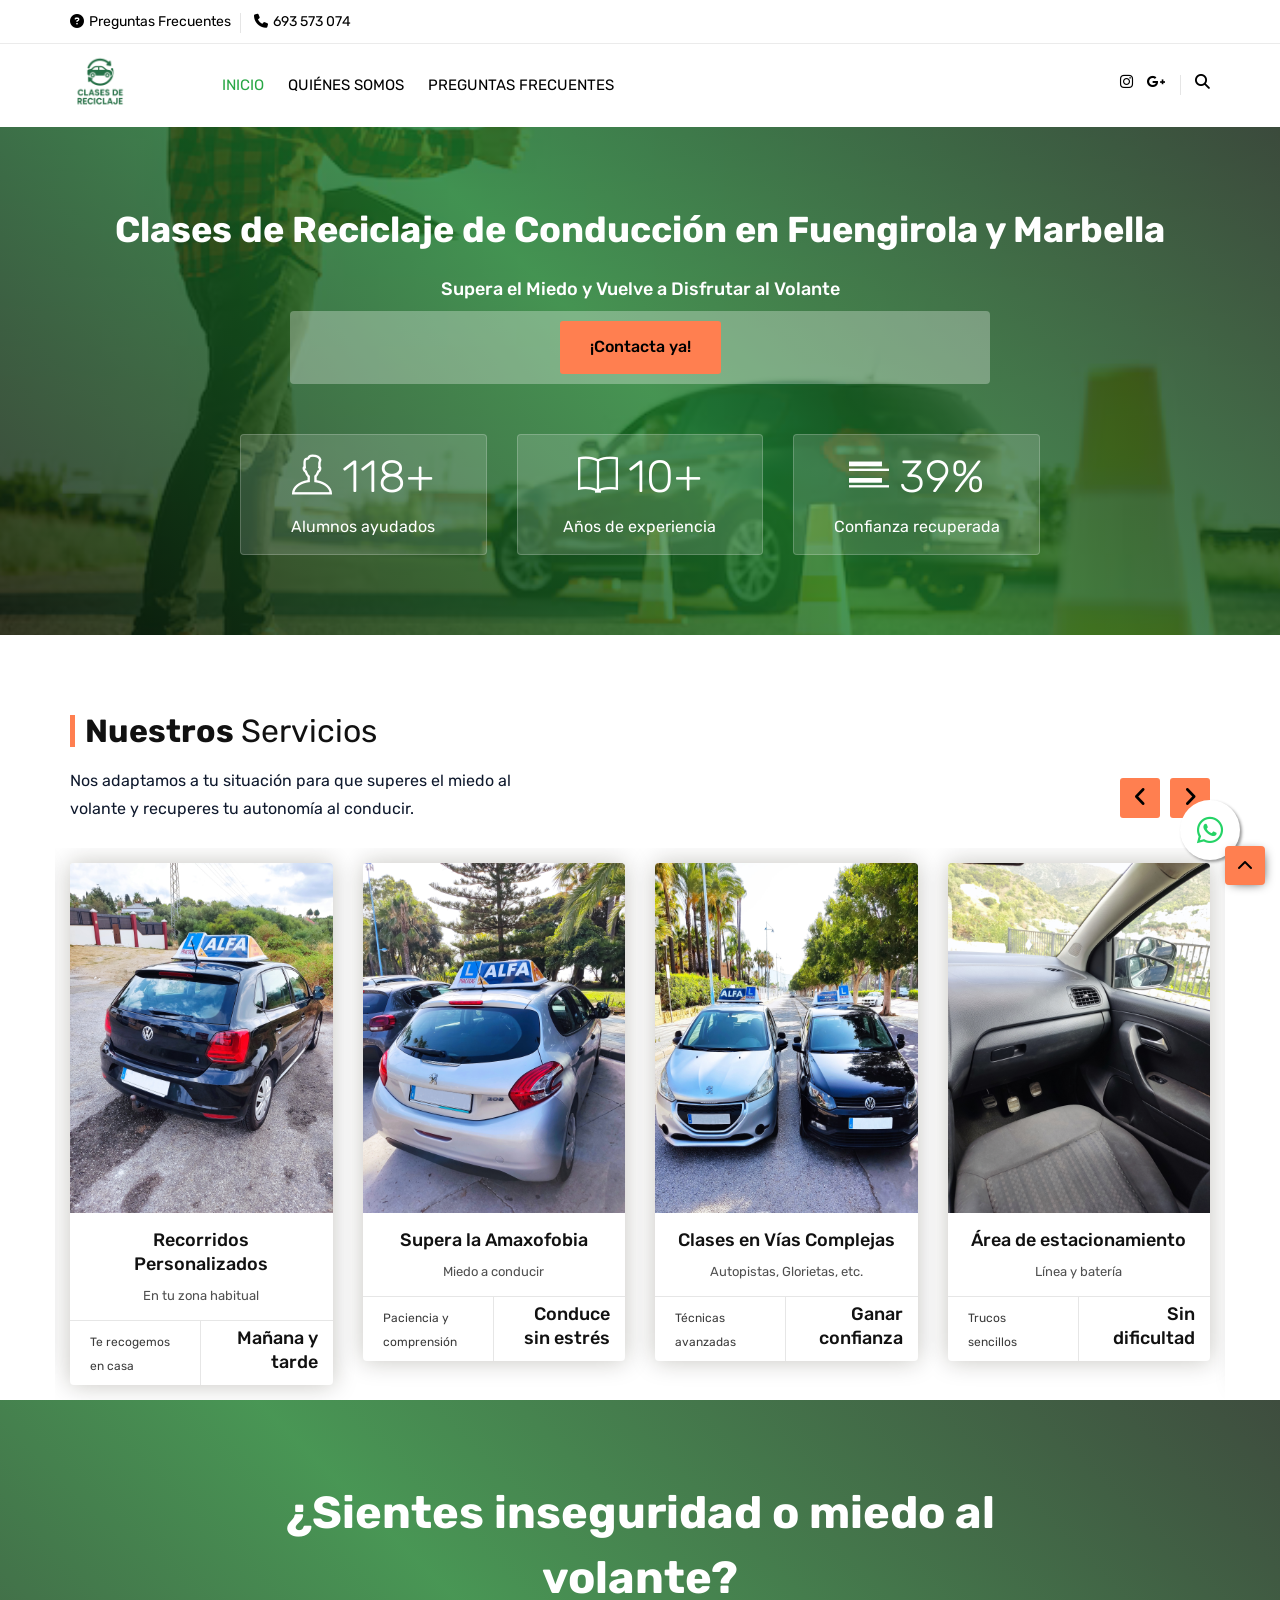
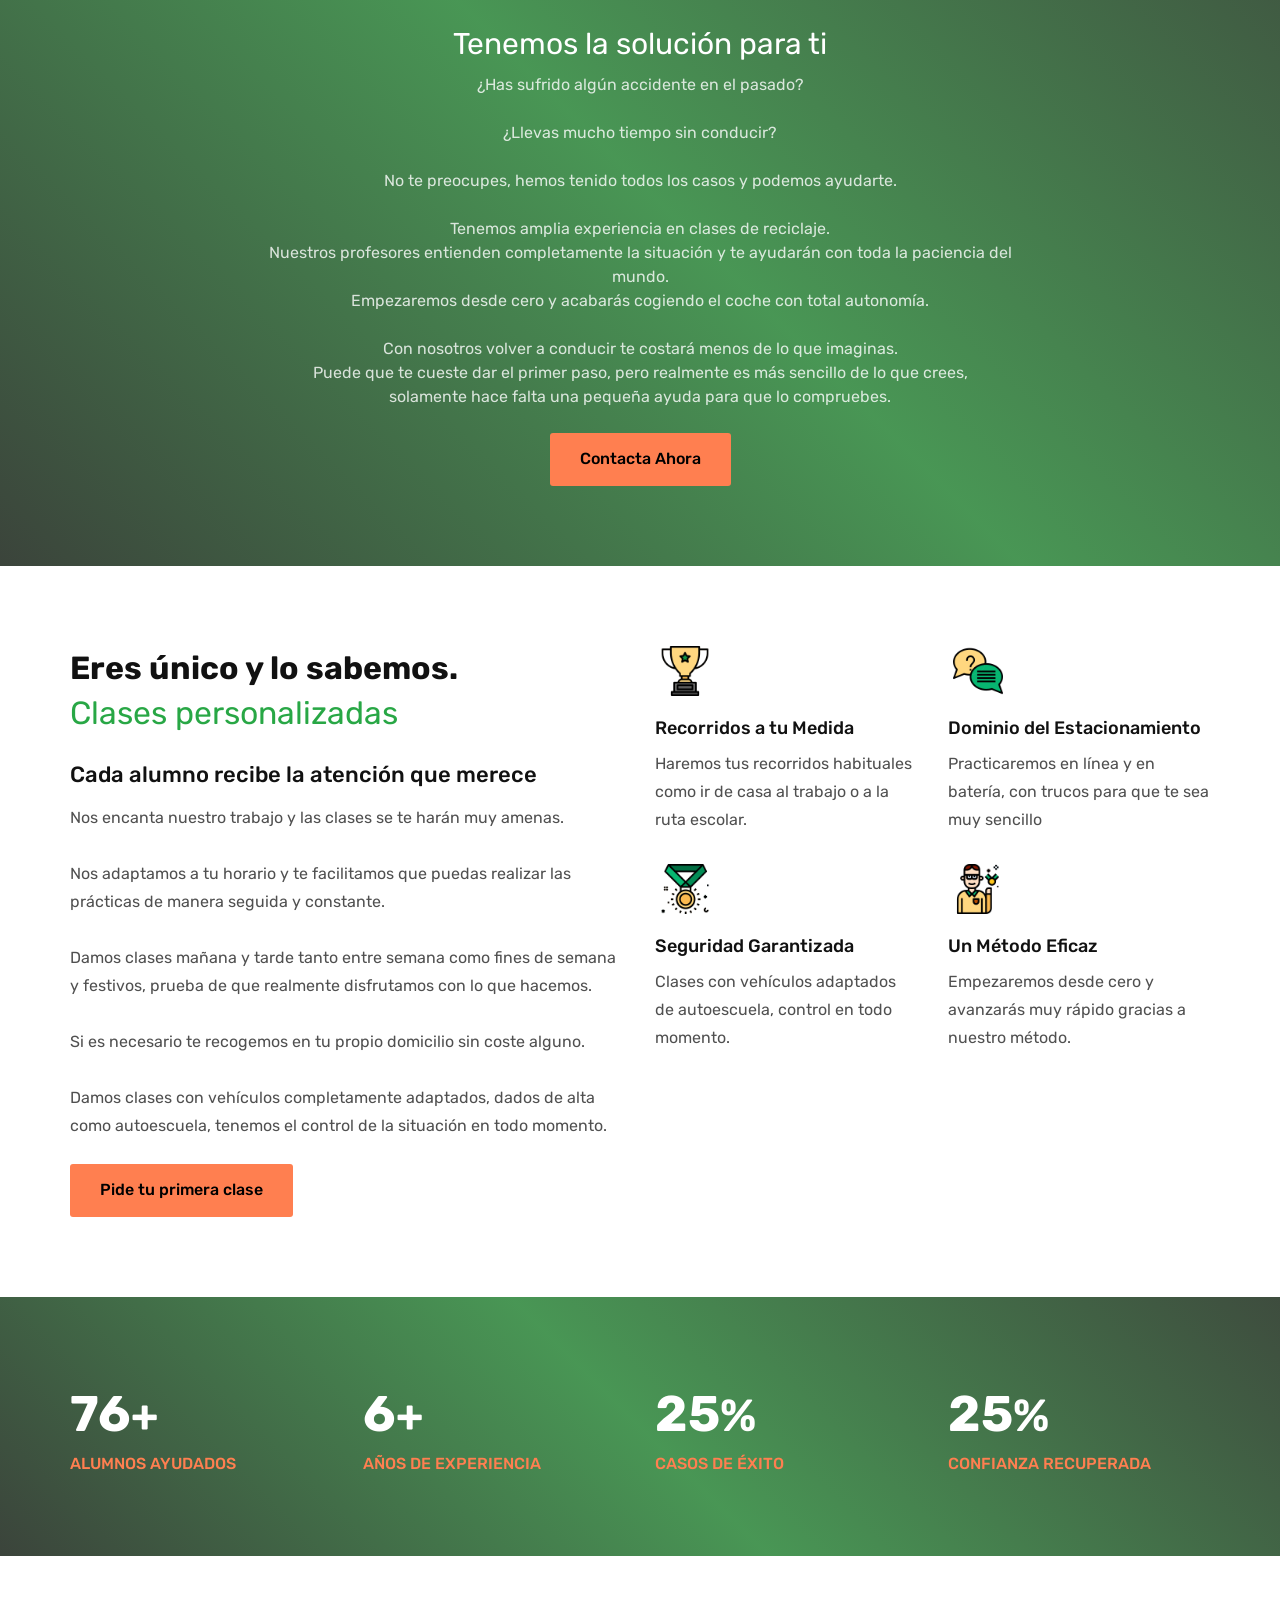
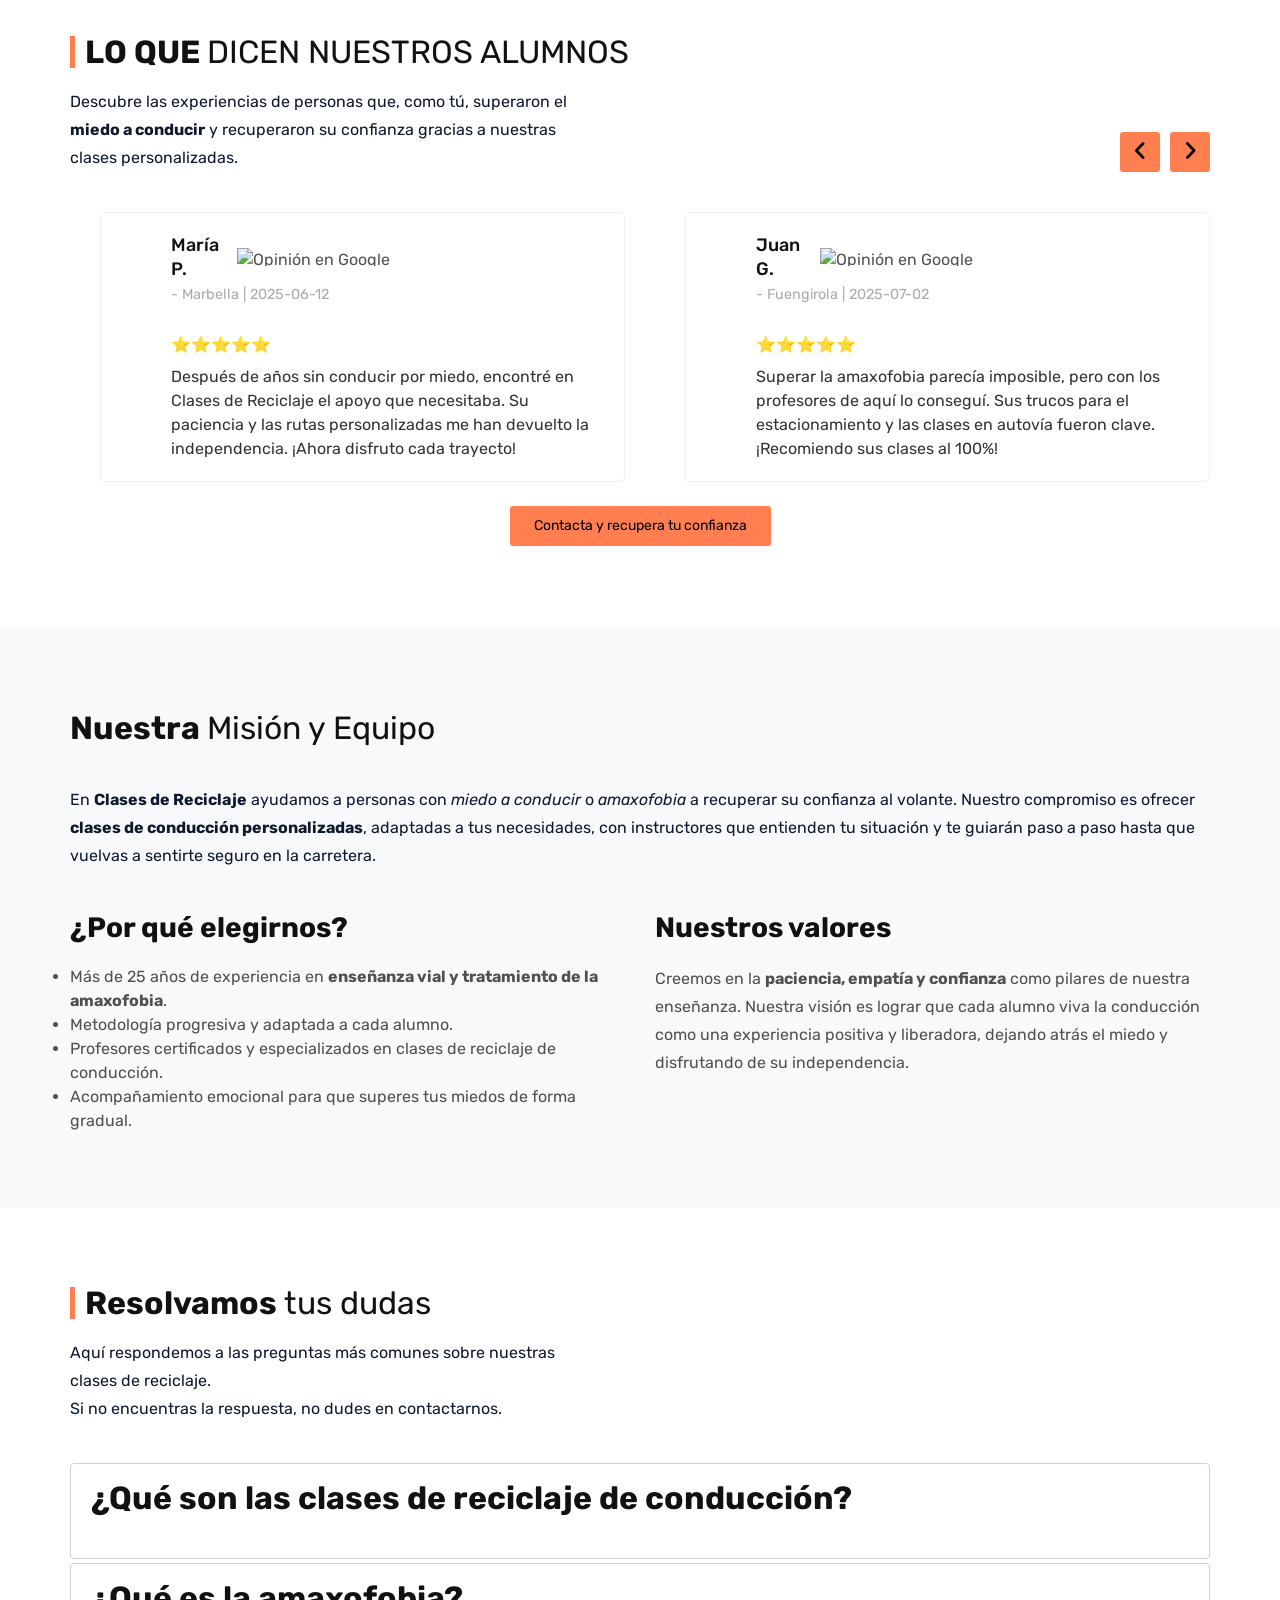
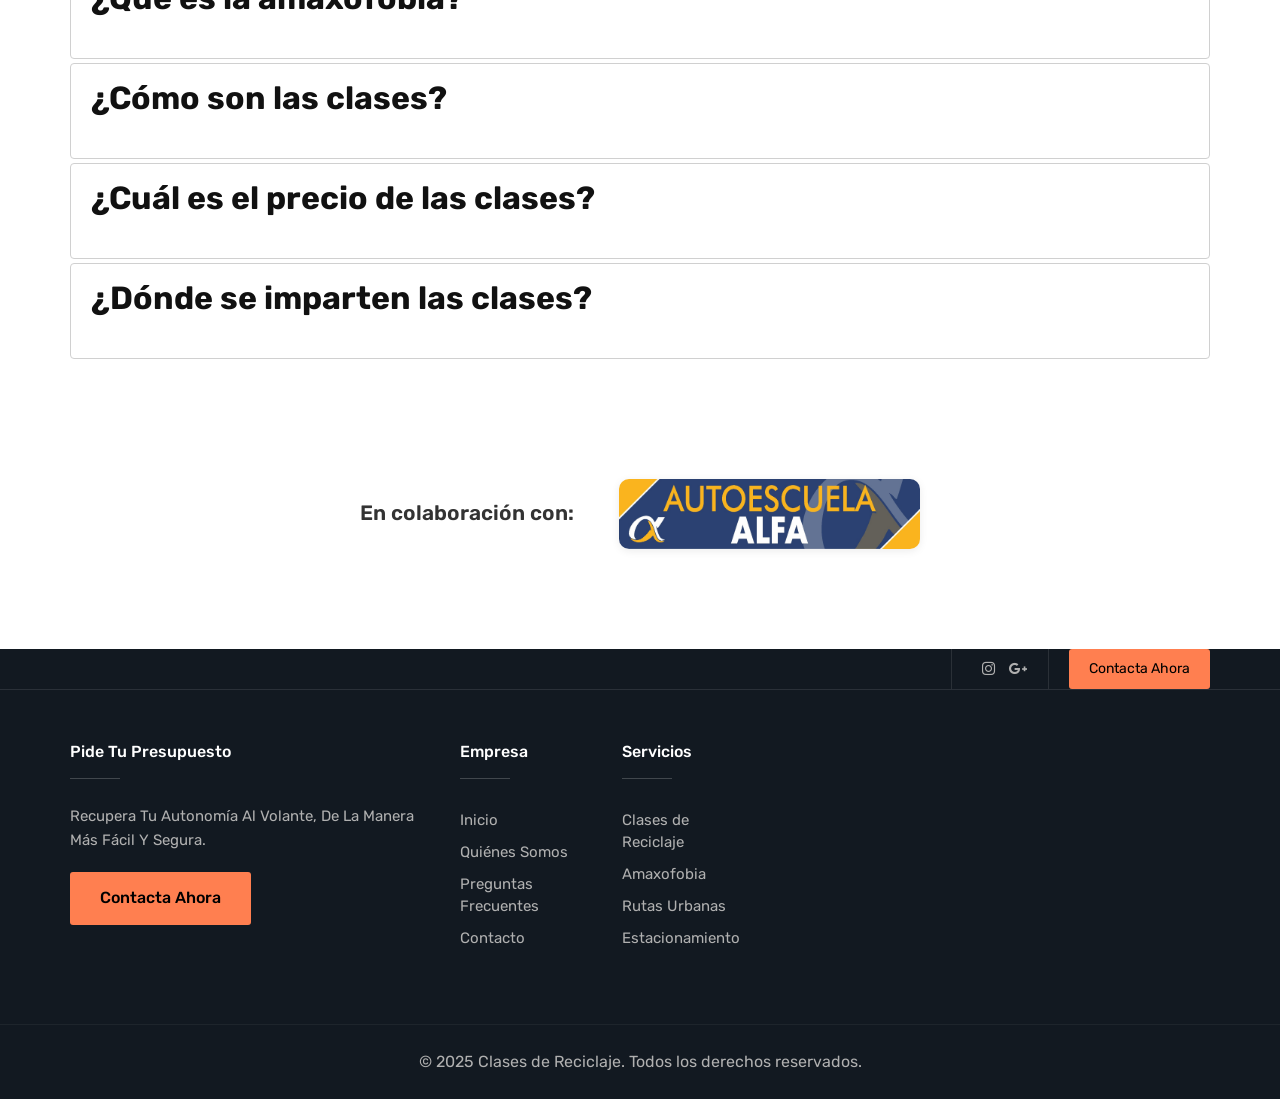
==== index.html @ 7bcb65ac "upload" ====
<!DOCTYPE html>
<html lang="es">


<!-- =================== INICIO HEAD =================== -->

<head>

	<meta charset="utf-8">
	<meta http-equiv="X-UA-Compatible" content="IE=edge">
	<meta name="author" content="Clases de Reciclaje" />
	<meta name="robots" content="index, follow" />

	<meta name="description"
		content="Supera la amaxofobia con clases de reciclaje en Fuengirola y Marbella. Recupera tu confianza al volante hoy mismo." />

	<meta property="og:title"
		content="Clases de Reciclaje de Conducción en Fuengirola y Marbella | Vuelve a Conducir con Confianza" />
	<meta property="og:description"
		content="Supera la amaxofobia con clases de reciclaje en Fuengirola y Marbella. Recupera tu confianza al volante hoy mismo." />
	<meta property="og:image" content="https://www.clasesdereciclaje.es/assets/images/bg1.png" />
	<meta property="og:site_name" content="Clases de Reciclaje de Conducción">
	<meta property="og:locale" content="es_ES">
	<meta property="og:image:alt" content="Clases de reciclaje de conducción para superar el miedo a conducir">

	<meta name="format-detection" content="telephone=no">

	<link rel="icon" href="assets/images/favicon.ico" type="image/x-icon" />
	<link rel="shortcut icon" type="image/x-icon" href="assets/images/favicon.png" />

	<link rel="canonical" href="https://www.clasesdereciclaje.es" />
	<!-- Twitter Card meta -->
	<meta name="twitter:card" content="summary_large_image">
	<meta name="twitter:title"
		content="Clases de Reciclaje de Conducción en Fuengirola y Marbella | Vuelve a Conducir con Confianza">
	<meta name="twitter:description"
		content="Supera la amaxofobia con clases de reciclaje en Fuengirola y Marbella. Recupera tu confianza al volante hoy mismo.">
	<meta name="twitter:image" content="https://www.clasesdereciclaje.es/assets/images/background/bg1.png">
	<title>Clases de Reciclaje de Conducción en Fuengirola y Marbella | Vuelve a Conducir con Confianza</title>

	<meta name="viewport" content="width=device-width, initial-scale=1">

	<link rel="stylesheet" type="text/css" href="assets/css/assets.css">

	<link rel="stylesheet" type="text/css" href="assets/css/typography.css">

	<link rel="stylesheet" type="text/css" href="assets/css/shortcodes/shortcodes.css">

	<link rel="stylesheet" type="text/css" href="assets/css/style.min.css">
	<link class="skin" rel="stylesheet" type="text/css" href="assets/css/color/color-1.css">

	<link rel="stylesheet" type="text/css" href="assets/vendors/revolution/css/layers.css">
	<link rel="stylesheet" type="text/css" href="assets/vendors/revolution/css/settings.css">
	<link rel="stylesheet" type="text/css" href="assets/vendors/revolution/css/navigation.css">
	<link rel="stylesheet" href="https://cdnjs.cloudflare.com/ajax/libs/font-awesome/6.5.2/css/all.min.css"
		integrity="sha512-SnH5WK+bZxgPHs44uWIX+LLJAJ9/2PkPKZ5QiAj6Ta86w+fsb2TkcmfRyVX3pBnMFcV7oQPJkl9QevSCWr3W6A=="
		crossorigin="anonymous" referrerpolicy="no-referrer" />

	<script type="application/ld+json">
	{
			"@context": "https://schema.org",
			"@type": "Service",
			"name": "Clases de Reciclaje de Conducción",
			"url": "https://www.clasesdereciclaje.es/",
			"image": "https://www.clasesdereciclaje.es/assets/images/logo.png",
			"description": "Servicios de clases de reciclaje de conducción para superar la amaxofobia, recuperar la confianza al volante y volver a conducir con seguridad.",
			"provider": {
					"@type": "Organization",
					"name": "Clases de Reciclaje"
			},
			"hasOfferCatalog": {
					"@type": "OfferCatalog",
					"name": "Servicios de Clases de Reciclaje",
					"itemListElement": [
							{
									"@type": "Offer",
									"itemOffered": {
											"@type": "Service",
											"name": "Clases Personalizadas para Superar el Miedo"
									}
							},
							{
									"@type": "Offer",
									"itemOffered": {
											"@type": "Service",
											"name": "Clases de Estacionamiento"
									}
							},
							{
									"@type": "Offer",
									"itemOffered": {
											"@type": "Service",
											"name": "Prácticas en Vías Complejas (Autopistas, Rotondas)"
									}
							}
					]
			},
			"serviceType": "Clases de Conducción",
			"areaServed": {
					"@type": "City",
					"name": ["Fuengirola", "Marbella"]
			},
			"telephone": "+34693573074"
	}
	</script>
	<script type="application/ld+json">
	{
		"@context": "https://schema.org",
		"@type": "FAQPage",
		"mainEntity": [
			{
				"@type": "Question",
				"name": "¿Qué son las clases de reciclaje de conducción?",
				"acceptedAnswer": {
					"@type": "Answer",
					"text": "Son clases diseñadas para personas que ya tienen el carnet de conducir pero que, por diversas razones (falta de práctica, miedo, un accidente), no se sienten seguras al volante. El objetivo es recuperar la confianza, actualizar conocimientos y ganar autonomía en la carretera."
				}
			},
			{
				"@type": "Question",
				"name": "¿Qué es la amaxofobia?",
				"acceptedAnswer": {
					"@type": "Answer",
					"text": "La amaxofobia es la fobia o miedo intenso a conducir. Suele producirse por un evento traumático o por la falta de práctica, y puede manifestarse con ansiedad, pánico o evitación de la conducción. Nuestro método está especialmente diseñado para tratar y superar este tipo de miedo con la ayuda de profesores especializados."
				}
			},
			{
				"@type": "Question",
				"name": "¿Cómo son las clases?",
				"acceptedAnswer": {
					"@type": "Answer",
					"text": "Nuestras clases son 100% personalizadas. Comenzamos desde cero, adaptándonos por completo a tu propio ritmo de aprendizaje. Abordamos juntos los escenarios que te resultan más desafiantes, como conducir en autovías, desenvolverte en calles con tráfico, o perfeccionar maniobras como el estacionamiento. Además, nos adaptamos a tu horario y podemos recogerte cómodamente en tu domicilio."
				}
			},
			{
				"@type": "Question",
				"name": "¿Cuál es el precio de las clases?",
				"acceptedAnswer": {
					"@type": "Answer",
					"text": "El precio varía dependiendo del número de clases que contrates. Ofrecemos diferentes bonos y paquetes que se adaptan a tus necesidades. Te invitamos a contactarnos para recibir un presupuesto sin compromiso y encontrar el plan perfecto para ti."
				}
			},
			{
				"@type": "Question",
				"name": "¿Dónde se imparten las clases?",
				"acceptedAnswer": {
					"@type": "Answer",
					"text": "Ofrecemos nuestros servicios en la zona de Fuengirola y Marbella. Podemos planificar las rutas en función de tus necesidades y recoger a los alumnos en su domicilio para mayor comodidad."
				}
			}
		]
	}
	</script>
	</script>
</head>
<!-- =================== FIN HEAD =================== -->

<!-- =================== INICIO BODY =================== -->

<body id="bg">
	<div class="page-wraper">
		<!-- =================== INICIO HEADER =================== -->
		<div id="loading-icon-bx"></div>
		<header class="header rs-nav">
			<!-- Barra superior de contacto y enlaces rápidos -->
			<div class="top-bar">
				<div class="container">
					<div class="row d-flex justify-content-between">
						<div class="topbar-left">
							<ul>
								<li><a href="#faqs-section"><i class="fa fa-question-circle"></i>Preguntas
										Frecuentes</a></li>
								<li><a href="https://api.whatsapp.com/send?phone=34693573074"><i
											class="fa fa-phone"></i>693 573 074</a></li>
							</ul>
						</div>

					</div>
				</div>
			</div>
			<!-- Menú de navegación principal -->
			<div class="sticky-header navbar-expand-lg">
				<div class="menu-bar clearfix">
					<div class="container clearfix">
						<div class="menu-logo">
							<a href="#top"><img src="assets/images/logo.png"
									alt="Logo de Clases de Reciclaje de Conducción"></a>
						</div>
						<button class="navbar-toggler collapsed menuicon justify-content-end" type="button"
							data-toggle="collapse" data-target="#menuDropdown" aria-controls="menuDropdown"
							aria-expanded="false" aria-label="Toggle navigation">
							<span></span>
							<span></span>
							<span></span>
						</button>
						<div class="secondary-menu">
							<div class="secondary-inner">
								<ul>
									<li><a href="https://www.instagram.com/autoescuelaalfa" target="_blank"
											class="btn-link"><i class="fab fa-instagram"></i></a></li>
									<li><a href="https://share.google/ETSlzy6f1D65Dg543" target="_blank"
											class="btn-link"><i class="fab fa-google-plus-g"></i></a></li>
									<li class="search-btn"><button id="quik-search-btn" type="button"
											class="btn-link"><i class="fa fa-search"></i></button></li>
								</ul>
							</div>
						</div>

						<!-- Enlaces del menú principal -->
						<div class="menu-links navbar-collapse collapse justify-content-start" id="menuDropdown">
							<div class="menu-logo">
								<a href="#top"><img src="assets/images/logo.png" alt=""></a>
							</div>
							<ul class="nav navbar-nav">
								<li class="active"><a href="#top">Inicio</a></li>
								<li><a href="#quienes-somos-section">Quiénes Somos</a></li>
								<li><a href="#faqs-section">Preguntas Frecuentes</a></li>
							</ul>
							<div class="nav-social-link">
								<a href="https://www.instagram.com/autoescuelaalfa" target="_blank"><i
										class="fab fa-instagram"></i></a>
								<a href="https://share.google/fRiOwlKF9CFApXUUC" target="_blank"><i
										class="fab fa-google-plus-g"></i></a> <!-- O quizás fab fa-google -->
							</div>
						</div>
					</div>
				</div>
		</header>
		<!-- =================== FIN HEADER =================== -->
		<!-- =================== INICIO CONTENIDO PRINCIPAL =================== -->
		<div class="page-content bg-white">
			<!-- =================== HERO / PORTADA =================== -->
			<div class="section-area section-sp1 bg-fix ovbl-dark join-bx text-center"
				style="background-image:url(assets/images/background/bg1.png);background-position:center center;">
				<div class="container">
					<div class="row">
						<div class="col-md-12 text-center text-white">
							<h1>Clases de Reciclaje de Conducción en Fuengirola y Marbella</h1>
							<h5>Supera el Miedo y Vuelve a Disfrutar al Volante</h5>
							<div class="cours-search">
								<a href="https://api.whatsapp.com/send?phone=34693573074"
									class="btn button-md">¡Contacta ya!</a>
							</div>
						</div>
					</div>
					<div class="mw800 m-auto">
						<div class="row">
							<div class="col-md-4 col-sm-6">
								<div class="cours-search-bx m-b30">
									<div class="icon-box">
										<h3><i class="ti-user"></i><span class="counter">300</span>+</h3>
									</div>
									<span class="cours-search-text">Alumnos ayudados</span>
								</div>
							</div>
							<div class="col-md-4 col-sm-6">
								<div class="cours-search-bx m-b30">
									<div class="icon-box">
										<h3><i class="ti-book"></i><span class="counter">25</span>+</h3>
									</div>
									<span class="cours-search-text">Años de experiencia</span>
								</div>
							</div>
							<div class="col-md-4 col-sm-12">
								<div class="cours-search-bx m-b30">
									<div class="icon-box">
										<h3><i class="ti-layout-list-post"></i><span class="counter">100</span>%</h3>
									</div>
									<span class="cours-search-text">Confianza recuperada</span>
								</div>
							</div>
						</div>
					</div>
				</div>
			</div>
			<!-- =================== INICIO BLOQUE DE CONTENIDO =================== -->
			<div class="content-block">
				<!-- =================== SERVICIOS =================== -->
				<div class="section-area section-sp2 popular-courses-bx">
					<div class="container">
						<div class="row">
							<div class="col-md-12 heading-bx left">
								<h2 class="title-head">Nuestros <span>Servicios</span></h2>
								<p>Nos adaptamos a tu situación para que superes el miedo al volante y recuperes tu
									autonomía al conducir.</p>
							</div>
						</div>
						<div class="row">
							<div class="courses-carousel owl-carousel owl-btn-1 col-12 p-lr0">
								<div class="item">
									<div class="cours-bx">
										<div class="action-box">
											<img src="assets/images/courses/pic1.jpg"
												alt="Recorridos personalizados en tu zona habitual">
											<a href="https://api.whatsapp.com/send?phone=34693573074" class="btn">Más
												Info</a>
										</div>
										<div class="info-bx text-center">
											<h5><a href="https://api.whatsapp.com/send?phone=34693573074">Recorridos
													Personalizados</a></h5>
											<span>En tu zona habitual</span>
										</div>
										<div class="cours-more-info">
											<div class="review">
												<span>Te recogemos en casa</span>
											</div>
											<div class="price">
												<h5>Mañana y tarde</h5>
											</div>
										</div>
									</div>
								</div>
								<div class="item">
									<div class="cours-bx">
										<div class="action-box">
											<img src="assets/images/courses/pic2.jpg"
												alt="Clases de reciclaje para superar la amaxofobia">
											<a href="https://api.whatsapp.com/send?phone=34693573074" class="btn">Más
												Info</a>
										</div>
										<div class="info-bx text-center">
											<h5><a href="https://api.whatsapp.com/send?phone=34693573074">Supera la
													Amaxofobia</a></h5>
											<span>Miedo a conducir</span>
										</div>
										<div class="cours-more-info">
											<div class="review">
												<span>Paciencia y comprensión</span>
											</div>
											<div class="price">
												<h5>Conduce sin estrés</h5>
											</div>
										</div>
									</div>
								</div>
								<div class="item">
									<div class="cours-bx">
										<div class="action-box">
											<img src="assets/images/courses/pic3.jpg"
												alt="Clases en vías complejas: autopistas, glorietas, etc.">
											<a href="https://api.whatsapp.com/send?phone=34693573074" class="btn">Más
												Info</a>
										</div>
										<div class="info-bx text-center">
											<h5><a href="https://api.whatsapp.com/send?phone=34693573074">Clases en Vías
													Complejas</a></h5>
											<span>Autopistas, Glorietas, etc.</span>
										</div>
										<div class="cours-more-info">
											<div class="review">
												<span>Técnicas avanzadas</span>
											</div>
											<div class="price">
												<h5>Ganar confianza</h5>
											</div>
										</div>
									</div>
								</div>
								<div class="item">
									<div class="cours-bx">
										<div class="action-box">
											<img src="assets/images/courses/pic4.jpg"
												alt="Clases de estacionamiento: línea y batería">
											<a href="https://api.whatsapp.com/send?phone=34693573074" class="btn">Más
												Info</a>
										</div>
										<div class="info-bx text-center">
											<h5><a href="https://api.whatsapp.com/send?phone=34693573074">Área de
													estacionamiento</a></h5>
											<span>Línea y batería</span>
										</div>
										<div class="cours-more-info">
											<div class="review">
												<span>Trucos </br> sencillos</span>
											</div>
											<div class="price">
												<h5>Sin dificultad</h5>
											</div>
										</div>
									</div>
								</div>
							</div>
						</div>
					</div>
					<!-- =================== SECCIÓN MOTIVACIONAL / LLAMADA A LA ACCIÓN =================== -->
					<div class="section-area section-sp2 bg-fix ovbl-dark join-bx text-center"
						style="background-image:url(assets/images/background/bg1.png);background-position:center center;">
						<div class="container">
							<div class="row">
								<div class="col-md-12">
									<div class="join-content-bx text-white">
										<h2>¿Sientes inseguridad o miedo al volante?</h2>
										<h4>Tenemos la solución para ti</h4>
										<p>¿Has sufrido algún accidente en el pasado?</br></br> ¿Llevas mucho tiempo sin
											conducir?</br></br>
											No te preocupes, hemos tenido todos los casos y podemos ayudarte.</br></br>
											Tenemos amplia experiencia en clases de reciclaje.</br>Nuestros profesores
											entienden
											completamente la situación y te ayudarán con toda la paciencia del mundo.</br>
											Empezaremos
											desde cero y acabarás cogiendo el coche con total autonomía.</br></br>
											Con nosotros volver a conducir te costará menos de lo que imaginas.</br>Puede
											que te cueste dar el
											primer paso, pero realmente es más sencillo de lo que crees,</br>solamente hace
											falta
											una pequeña ayuda para que lo compruebes.</p>
										<a href="https://api.whatsapp.com/send?phone=34693573074"
											class="btn button-md">Contacta Ahora</a>
									</div>
								</div>
							</div>
						</div>
					</div>
					<!-- =================== CLASES PERSONALIZADAS Y BENEFICIOS =================== -->
					<div class="section-area section-sp1">
						<div class="container">
							<div class="row">
								<div class="col-lg-6 m-b30">
									<h2 class="title-head ">Eres único y lo sabemos.<br> <span
											class="text-primary">Clases
											personalizadas</span></h2>
									<h4>Cada alumno recibe la atención que merece</h4>
									<p>Nos encanta nuestro trabajo y las clases se te harán muy amenas.</br></br>Nos adaptamos a
										tu
										horario y te facilitamos que puedas realizar las prácticas de manera seguida y
										constante.</br></br>Damos clases mañana y tarde tanto entre semana como fines de semana y
										festivos, prueba de que realmente disfrutamos con lo que hacemos.</br></br>Si es
										necesario te
										recogemos en tu propio domicilio sin coste alguno.</br></br>Damos clases con vehículos
										completamente adaptados, dados de alta como autoescuela, tenemos el control de
										la
										situación en todo momento.</p>
									<a href="https://api.whatsapp.com/send?phone=34693573074" class="btn button-md">Pide
										tu primera clase</a>
								</div>
								<div class="col-lg-6">
									<div class="row">
										<div class="col-lg-6 col-md-6 col-sm-6 m-b30">
											<div class="feature-container">
												<div class="feature-md text-white m-b20">
													<a href="#" class="icon-cell"><img
															src="assets/images/icon/icon1.png" alt="Icono de coche"></a>
												</div>
												<div class="icon-content">
													<h5 class="ttr-tilte">Recorridos a tu Medida</h5>
													<p>Haremos tus recorridos habituales como ir de casa al trabajo o a
														la
														ruta escolar.</p>
												</div>
											</div>
										</div>
										<div class="col-lg-6 col-md-6 col-sm-6 m-b30">
											<div class="feature-container">
												<div class="feature-md text-white m-b20">
													<a href="#" class="icon-cell"><img
															src="assets/images/icon/icon2.png"
															alt="Icono de estacionamiento"></a>
												</div>
												<div class="icon-content">
													<h5 class="ttr-tilte">Dominio del Estacionamiento</h5>
													<p>Practicaremos en línea y en batería, con trucos para que te sea
														muy sencillo</p>
												</div>
											</div>
										</div>
										<div class="col-lg-6 col-md-6 col-sm-6 m-b30">
											<div class="feature-container">
												<div class="feature-md text-white m-b20">
													<a href="#" class="icon-cell"><img
															src="assets/images/icon/icon3.png"
															alt="Icono de seguridad"></a>
												</div>
												<div class="icon-content">
													<h5 class="ttr-tilte">Seguridad Garantizada</h5>
													<p>Clases con vehículos adaptados de autoescuela, control en todo
														momento.</p>
												</div>
											</div>
										</div>
										<div class="col-lg-6 col-md-6 col-sm-6 m-b30">
											<div class="feature-container">
												<div class="feature-md text-white m-b20">
													<a href="#" class="icon-cell"><img
															src="assets/images/icon/icon4.png"
															alt="Icono de método"></a>
												</div>
												<div class="icon-content">
													<h5 class="ttr-tilte">Un Método Eficaz</h5>
													<p>Empezaremos desde cero y avanzarás muy rápido gracias a nuestro
														método.</p>
												</div>
											</div>
										</div>
									</div>
								</div>
							</div>
						</div>
					</div>

					<!-- =================== CONTADORES / LOGROS =================== -->
					<div class="section-area section-sp1 bg-fix ovbl-dark text-white"
						style="background-image:url(assets/images/background/bg1.png);">
						<div class="container">
							<div class="row">
								<div class="col-lg-3 col-md-6 col-sm-6 col-6 m-b30">
									<div class="counter-style-1">
										<div class="text-white">
											<span class="counter">300</span><span>+</span>
										</div>
										<span class="counter-text">Alumnos ayudados</span>
									</div>
								</div>
								<div class="col-lg-3 col-md-6 col-sm-6 col-6 m-b30">
									<div class="counter-style-1">
										<div class="text-white">
											<span class="counter">25</span><span>+</span>
										</div>
										<span class="counter-text">Años de experiencia</span>
									</div>
								</div>
								<div class="col-lg-3 col-md-6 col-sm-6 col-6 m-b30">
									<div class="counter-style-1">
										<div class="text-white">
											<span class="counter">100</span><span>%</span>
										</div>
										<span class="counter-text">Casos de éxito</span>
									</div>
								</div>
								<div class="col-lg-3 col-md-6 col-sm-6 col-6 m-b30">
									<div class="counter-style-1">
										<div class="text-white">
											<span class="counter">100</span><span>%</span>
										</div>
										<span class="counter-text">Confianza recuperada</span>
									</div>
								</div>
							</div>
						</div>
					</div>

					<!-- =================== TESTIMONIOS =================== -->
					<div class="section-area section-sp2">
						<div class="container">
							<div class="row">
								<div class="col-md-12 heading-bx left">
									<h2 class="title-head text-uppercase">
										Lo que <span>dicen nuestros alumnos</span>
									</h2>
									<p>
										Descubre las experiencias de personas que, como tú, superaron el <strong>miedo a
											conducir</strong>
										y recuperaron su confianza gracias a nuestras clases personalizadas.
									</p>
								</div>
							</div>

							<div class="testimonial-carousel owl-carousel owl-btn-1 col-12 p-lr0">

								<!-- Testimonio 1 -->
								<div class="item">
									<div class="testimonial-bx">
										<div class="testimonial-header d-flex align-items-center gap-2">
											<h5 class="name mb-0">María P.</h5>
											<img src="https://cdn.trustindex.io/assets/platform/Google/icon.svg"
												alt="Opinión en Google" class="google-icon">
										</div>
										<p class="testimonial-meta">- Marbella | <span class="date">2025-06-12</span>
										</p>
										<span class="stars" aria-label="5 de 5 estrellas">⭐⭐⭐⭐⭐</span>
										<div class="testimonial-content mt-2">
											Después de años sin conducir por miedo, encontré en Clases de Reciclaje
											el apoyo que necesitaba. Su paciencia y las rutas personalizadas me han
											devuelto la independencia. ¡Ahora disfruto cada trayecto!
										</div>
									</div>
								</div>

								<!-- Testimonio 2 -->
								<div class="item">
									<div class="testimonial-bx">
										<div class="testimonial-header d-flex align-items-center gap-2">
											<h5 class="name mb-0">Juan G.</h5>
											<img src="https://cdn.trustindex.io/assets/platform/Google/icon.svg"
												alt="Opinión en Google" class="google-icon">
										</div>
										<p class="testimonial-meta">- Fuengirola | <span class="date">2025-07-02</span>
										</p>
										<span class="stars" aria-label="5 de 5 estrellas">⭐⭐⭐⭐⭐</span>
										<div class="testimonial-content mt-2">
											Superar la amaxofobia parecía imposible, pero con los profesores de aquí
											lo conseguí. Sus trucos para el estacionamiento y las clases en autovía
											fueron clave.
											¡Recomiendo sus clases al 100%!
										</div>
									</div>
								</div>

								<!-- Testimonio 3 -->
								<div class="item">
									<div class="testimonial-bx">
										<div class="testimonial-header d-flex align-items-center gap-2">
											<h5 class="name mb-0">Laura S.</h5>
											<img src="https://cdn.trustindex.io/assets/platform/Google/icon.svg"
												alt="Opinión en Google" class="google-icon">
										</div>
										<p class="testimonial-meta">- Estepona | <span class="date">2025-07-15</span>
										</p>
										<span class="stars" aria-label="5 de 5 estrellas">⭐⭐⭐⭐⭐</span>
										<div class="testimonial-content mt-2">
											Necesitaba refrescar mis conocimientos y me preocupaban las glorietas con
											mucho tráfico.
											Gracias a la metodología y la calma del instructor, ahora me siento mucho
											más segura
											y ágil en la carretera.
										</div>
									</div>
								</div>

							</div>

							<!-- CTA -->
							<div class="text-center mt-4">
								<a href="https://api.whatsapp.com/send?phone=34693573074"
									class="btn btn-primary rounded-pill px-4">
									Contacta y recupera tu confianza
								</a>
							</div>
						</div>
					</div>

					<!-- ====== ESTILOS EXTRA ====== -->
					<style>
						.google-icon {
							width: 18px;
							height: 18px;
							object-fit: contain;
						}

						.testimonial-header {
							display: flex;
							align-items: center;
							gap: 8px;
						}

						.testimonial-meta {
							font-size: 0.9rem;
							color: #aaa;
						}

						.stars {
							color: #FFD700;
							font-size: 1rem;
						}

						.testimonial-content {
							font-size: 1rem;
							line-height: 1.5;
							color: #333;
						}
					</style>

					<!-- =================== FIN TESTIMONIOS =================== -->

					<!-- =================== QUIÉNES SOMOS =================== -->
					<div id="quienes-somos-section" class="section-area section-sp1 bg-gray">
						<div class="container">
							<div class="row">
								<div class="col-lg-12">
									<div class="heading-bx">
										<h2 class="title-head">Nuestra <span>Misión y Equipo</span></h2>
										<p>
											En <strong>Clases de Reciclaje</strong> ayudamos a personas con
											<em>miedo a conducir</em> o
											<em>amaxofobia</em> a recuperar su confianza al volante. Nuestro compromiso
											es ofrecer
											<strong>clases de conducción personalizadas</strong>, adaptadas a tus
											necesidades,
											con instructores que entienden tu situación y te guiarán paso a paso hasta
											que
											vuelvas a sentirte seguro en la carretera.
										</p>
									</div>
								</div>
								<div class="col-lg-6">
									<h3>¿Por qué elegirnos?</h3>
									<ul>
										<li>Más de 25 años de experiencia en <strong>enseñanza vial y tratamiento de la
												amaxofobia</strong>.</li>
										<li>Metodología progresiva y adaptada a cada alumno.</li>
										<li>Profesores certificados y especializados en clases de reciclaje de
											conducción.</li>
										<li>Acompañamiento emocional para que superes tus miedos de forma gradual.</li>
									</ul>
								</div>
								<div class="col-lg-6">
									<h3>Nuestros valores</h3>
									<p>
										Creemos en la <strong>paciencia, empatía y confianza</strong> como pilares de
										nuestra enseñanza.
										Nuestra visión es lograr que cada alumno viva la conducción como una experiencia
										positiva
										y liberadora, dejando atrás el miedo y disfrutando de su independencia.
									</p>
								</div>
							</div>
						</div>
					</div>

					<!-- =================== PREGUNTAS FRECUENTES (FAQ) =================== -->
					<div id="faqs-section" class="section-area section-sp1">
						<div class="container">
							<div class="row">
								<div class="col-lg-12 col-md-12">
									<div class="heading-bx left">
										<h2 class="m-b10 title-head">Resolvamos <span>tus dudas</span></h2>
										<p>Aquí respondemos a las preguntas más comunes sobre nuestras clases de
											reciclaje.</br>
											Si no encuentras la respuesta, no dudes en contactarnos.</p>
									</div>
									<!-- =================== FIN BLOQUE DE CONTENIDO =================== -->

									<!-- =================== PREGUNTAS FRECUENTES =================== -->

									<div class="ttr-accordion m-b30 faq-bx" id="accordion1">
										<div class="panel ttr-panel">
											<div class="panel-heading" id="headingOne">
												<h2 class="panel-title">
													<a data-toggle="collapse" data-target="#collapseOne"
														aria-expanded="true" aria-controls="collapseOne"
														class="collapsed">
														¿Qué son las clases de reciclaje de conducción?
													</a>
												</h2>
											</div>
											<div id="collapseOne" class="collapse" aria-labelledby="headingOne"
												data-parent="#accordion1">
												<div class="panel-body">
													<p>Son clases diseñadas para personas que ya tienen el carnet de
														conducir pero que, por diversas razones (falta de práctica,
														miedo,
														un accidente), no se sienten seguras al volante. El objetivo es
														recuperar la confianza, actualizar conocimientos y ganar
														autonomía
														en la carretera.</p>
												</div>
											</div>
										</div>
										<div class="panel ttr-panel">
											<div class="panel-heading" id="headingTwo">
												<h2 class="panel-title">
													<a data-toggle="collapse" data-target="#collapseTwo"
														aria-expanded="false" aria-controls="collapseTwo"
														class="collapsed">
														¿Qué es la amaxofobia?
													</a>
												</h2>
											</div>
											<div id="collapseTwo" class="collapse" aria-labelledby="headingTwo"
												data-parent="#accordion1">
												<div class="panel-body">
													<p>La amaxofobia es la fobia o miedo intenso a conducir. Suele
														producirse por un evento traumático o por la falta de práctica,
														y
														puede manifestarse con ansiedad, pánico o evitación de la
														conducción. Nuestro método está especialmente diseñado para
														tratar y
														superar este tipo de miedo con la ayuda de profesores
														especializados.</p>
												</div>
											</div>
										</div>
										<div class="panel ttr-panel">
											<div class="panel-heading" id="headingThree">
												<h2 class="panel-title">
													<a data-toggle="collapse" data-target="#collapseThree"
														aria-expanded="false" aria-controls="collapseThree"
														class="collapsed">
														¿Cómo son las clases?
													</a>
												</h2>
											</div>
											<div id="collapseThree" class="collapse" aria-labelledby="headingThree"
												data-parent="#accordion1">
												<div class="panel-body">
													<p>Nuestras clases son 100% personalizadas. Comenzamos desde cero,
														adaptándonos por completo a tu propio ritmo de aprendizaje.
														Abordamos juntos los escenarios que te resultan más desafiantes,
														como conducir en autovías, desenvolverte en calles con tráfico,
														o
														perfeccionar maniobras como el estacionamiento. Además, nos
														adaptamos a
														tu
														horario y podemos recogerte cómodamente en tu domicilio.</p>
												</div>
											</div>
										</div>
										<div class="panel ttr-panel">
											<div class="panel-heading" id="headingFour">
												<h2 class="panel-title">
													<a data-toggle="collapse" data-target="#collapseFour"
														aria-expanded="false" aria-controls="collapseFour"
														class="collapsed">
														¿Cuál es el precio de las clases?
													</a>
												</h2>
											</div>
											<div id="collapseFour" class="collapse" aria-labelledby="headingFour"
												data-parent="#accordion1">
												<div class="panel-body">
													<p>El precio varía dependiendo del número de clases que contrates.
														Ofrecemos diferentes bonos y paquetes que se adaptan a tus
														necesidades. Te invitamos a contactarnos para recibir un
														presupuesto
														sin compromiso y encontrar el plan perfecto para ti.</p>
												</div>
											</div>
										</div>
										<div class="panel ttr-panel">
											<div class="panel-heading" id="headingFive">
												<h2 class="panel-title">
													<a data-toggle="collapse" data-target="#collapseFive"
														aria-expanded="false" aria-controls="collapseFive"
														class="collapsed">
														¿Dónde se imparten las clases?
													</a>
												</h2>
											</div>
											<div id="collapseFive" class="collapse" aria-labelledby="headingFive"
												data-parent="#accordion1">
												<div class="panel-body">
													<p>Ofrecemos nuestros servicios en la zona de Fuengirola y Marbella.
														Podemos planificar las rutas en función de tus necesidades y
														recoger
														a los alumnos en su domicilio para mayor comodidad.</p>
												</div>
											</div>
										</div>
									</div>
								</div>
							</div>
						</div>
					</div>
					<!-- =================== COLABORACIÓN =================== -->
					<div class="section-area section-sp1 bg-white text-center" style="padding: 40px 0 20px 0;">
						<div class="container">
							<div class="row justify-content-center align-items-center">
								<div class="col-auto">
									<span style="font-size:1.3rem; font-weight:600; color:#333;">En colaboración
										con:</span>
								</div>
								<div class="col-auto">
									<img src="assets/images/alfa.jpeg" alt="Colaboración con Autoescuela Alfa"
										style="max-height:70px; width:auto; border-radius:10px; box-shadow:0 2px 8px rgba(0,0,0,0.08); margin-left:15px;">
								</div>
							</div>
						</div>
					</div>

				</div>
			</div>

			<!-- =================== INICIO FOOTER =================== -->
			<footer>
				<!-- Zona superior del footer: contacto, enlaces y galería -->
				<div class="footer-top">
					<div class="pt-exebar">
						<div class="container">
							<div class="d-flex align-items-stretch">
								<div class="pt-logo mr-auto">
								</div>
								<div class="pt-social-link">
									<ul class="list-inline m-a0">
										<li><a href="https://www.instagram.com/autoescuelaalfa" target="_blank"
												class="btn-link"><i class="fab fa-instagram"></i></a>
										</li>
										<li><a href="https://share.google/jiJtGZSEfADGkAFnn" target="_blank"
												class="btn-link"><i class="fab fa-google-plus-g"></i></a>
										</li>
									</ul>
								</div>
								<div class="pt-btn-join">
									<a href="https://api.whatsapp.com/send?phone=34693573074" class="btn ">Contacta
										Ahora</a>
								</div>
							</div>
						</div>
					</div>
					<div class="container">
						<div class="row">
							<div class="col-lg-4 col-md-12 col-sm-12 footer-col-4">
								<div class="widget">
									<h5 class="footer-title">Pide tu presupuesto</h5>
									<p class="text-capitalize m-b20">Recupera tu autonomía al volante, de la manera más
										fácil y segura.</p>
									<div class="join-content-bx text-white">
										<a href="https://api.whatsapp.com/send?phone=34693573074"
											class="btn button-md">Contacta Ahora</a>
									</div>
								</div>
							</div>
							<div class="col-12 col-lg-5 col-md-7 col-sm-12">
								<div class="row">
									<div class="col-4 col-lg-4 col-md-4 col-sm-4">
										<div class="widget footer_widget">
											<h5 class="footer-title">Empresa</h5>
											<ul>
												<li><a href="#top">Inicio</a></li>
												<li><a href="#quienes-somos-section">Quiénes Somos</a></li>
												<li><a href="#faqs-section">Preguntas Frecuentes</a></li>
												<li><a
														href="https://api.whatsapp.com/send?phone=34693573074">Contacto</a>
												</li>
											</ul>
										</div>
									</div>
									<div class="col-4 col-lg-4 col-md-4 col-sm-4">
										<div class="widget footer_widget">
											<h5 class="footer-title">Servicios</h5>
											<ul>
												<li><a href="https://api.whatsapp.com/send?phone=34693573074">Clases de
														Reciclaje</a></li>
												<li><a
														href="https://api.whatsapp.com/send?phone=34693573074">Amaxofobia</a>
												</li>
												<li><a href="https://api.whatsapp.com/send?phone=34693573074">Rutas
														Urbanas</a></li>
												<li><a
														href="https://api.whatsapp.com/send?phone=34693573074">Estacionamiento</a>
												</li>
											</ul>
										</div>
									</div>

								</div>
							</div>

						</div>
					</div>
				</div>
				<!-- Zona inferior del footer: copyright -->
				<div class="footer-bottom">
					<div class="container">
						<div class="row">
							<div class="col-lg-12 col-md-12 col-sm-12 text-center">© 2025 Clases de Reciclaje. Todos los
								derechos reservados.</div>
						</div>
					</div>
				</div>
			</footer>
			<!-- =================== FIN FOOTER =================== -->
			<button class="back-to-top fa fa-chevron-up"></button>

			<a href="https://api.whatsapp.com/send?phone=34693573074" class="whatsapp-float" target="_blank">
				<i class="fab fa-whatsapp"></i>
			</a>

		</div>
		<!-- =================== FIN BODY =================== -->

		<script src="assets/js/jquery.min.js"></script>
		<script src="assets/vendors/bootstrap/js/popper.min.js"></script>
		<script src="assets/vendors/bootstrap/js/bootstrap.min.js"></script>
		<script src="assets/vendors/bootstrap-select/bootstrap-select.min.js"></script>
		<script src="assets/vendors/bootstrap-touchspin/jquery.bootstrap-touchspin.js"></script>
		<script src="assets/vendors/magnific-popup/magnific-popup.js"></script>
		<script src="assets/vendors/counter/waypoints-min.js"></script>
		<script src="assets/vendors/counter/counterup.min.js"></script>
		<script src="assets/vendors/imagesloaded/imagesloaded.js"></script>
		<script src="assets/vendors/masonry/masonry.js"></script>
		<script src="assets/vendors/masonry/filter.js"></script>
		<script src="assets/vendors/owl-carousel/owl.carousel.js"></script>
		<script src="assets/js/functions.js"></script>
		<script src="assets/js/contact.js"></script>
		<script src='assets/vendors/switcher/switcher.js'></script>
</body>

</html>
---- assets/css/assets.css ----
/*=========================
	All css
==========================*/
@import url("../vendors/bootstrap/css/bootstrap.min.css");
@import url("../vendors/fontawesome/css/font-awesome.min.css");
@import url("../vendors/themify/themify-icons.css");
@import url("../vendors/owl-carousel/owl.carousel.css");
@import url("../vendors/bootstrap-select/bootstrap-select.min.css");
@import url("../vendors/magnific-popup/magnific-popup.css");
@import url("../vendors/scroll/scrollbar.css");
@import url("../vendors/switcher/switcher.css");

/*=========================
	All css
==========================*/
@import url('https://fonts.googleapis.com/css?family=Open+Sans:300,400,600,700,800|Raleway:100,200,300,400,500,600,700,800,900|Roboto:100,300,400,500,700,900|Rubik:300,400,500,700,900');

/*
font-family: 'Open Sans', sans-serif;
font-family: 'Raleway', sans-serif;
font-family: 'Roboto', sans-serif;
font-family: 'Rubik', sans-serif;
*/
---- assets/css/typography.css ----
/*=================  
	Basic 
====================*/
body {
    background-color: #fff;
    font-family: Rubik;
    font-size: 16px;
    font-weight: 400;
    color:#505050;
    padding: 0;
    margin: 0;
    overflow-x: hidden;
	-webkit-font-smoothing: antialiased;
    font-smoothing: antialiased;
	-moz-osx-font-smoothing: grayscale;
	scroll-behavior: smooth;
}
a { color: #6f6f6f; outline: 0 none; text-decoration: none; }
a:hover, a:focus { text-decoration: none; outline: 0 none; }
a:active, a:hover { color: #333333; }
p a { color: #333333; }
img { border-style: none; height: auto; max-width: 100%; vertical-align: middle; }
hr { clear: both; }
section, article, aside, details, figcaption, figure, footer, header, hgroup, main, menu, nav, summary { display: block; }
address { font-style: italic; }
table { background-color: transparent;  width: 100%; }
table thead th { color: #333; }
table td { padding: 15px 10px; }
p, address, pre, hr, ul, ol, dl, dd, table { margin-bottom: 24px; }
::selection { color: #000; background:#dbdbdb; }
::-moz-selection { color:#000; background:#dbdbdb; }
::-moz-selection { background: #3396d1; color: #fff; }
::selection { background: #3396d1; color: #fff; }
p { line-height: 28px; margin-bottom: 24px; }
iframe{border:0;}
/*=================  
	Headings
====================*/
h1, h2, h3, h4, h5, h6 { color: #111111; font-family: rubik; margin-top:0; }
h1 a, h2 a, h3 a, h4 a, h5 a, h6 a { color: inherit; }
h1 {font-size: 36px; line-height: 45px; margin-bottom: 25px; font-weight: 700; }
h2 {font-size: 32px; line-height: 45px; margin-bottom: 25px; font-weight: 700; }
h3 {font-size: 28px; line-height: 35px; margin-bottom: 20px; font-weight: 700; }
h4 {font-size: 22px; line-height: 28px; margin-bottom: 15px; font-weight: 500; }
h5 {font-size: 18px; line-height: 24px; margin-bottom: 10px; font-weight: 500; }
h6 {font-size: 16px; line-height: 22px; margin-bottom: 10px; font-weight: 500; }
@media only screen and (max-width: 767px) {
	h1{font-size: 30px; line-height: 40px; margin-bottom: 20px; font-weight: 700; }
	h2{font-size: 26px; line-height: 35px; margin-bottom: 20px; font-weight: 700; }
	h3{font-size: 24px; line-height: 30px; margin-bottom: 15px; font-weight: 700; }
}
/*=================  
	Font Size
====================*/
.fs10 { font-size: 10px; }
.fs12 { font-size: 12px; }
.fs13 { font-size: 13px; }
.fs14 { font-size: 14px; }
.fs16 { font-size: 16px; }
.fs18 { font-size: 18px; }
.fs20 { font-size: 20px; }
.fs22 { font-size: 22px; }
.fs24 { font-size: 24px; }
.fs26 { font-size: 26px; }
.fs30 { font-size: 30px; line-height:40px; }
.fs35 { font-size: 35px; line-height:45px; }
.fs40 { font-size: 40px; line-height:50px; }
.fs45 { font-size: 45px; line-height:55px; }
.fs50 { font-size: 50px; line-height:65px; }
.fs55 { font-size: 55px; line-height:65px; }
.fs60 { font-size: 60px; line-height:70px; }
.fs70 { font-size: 70px; line-height:80px; }
.fs75 { font-size: 75px; line-height:85px; }
.fs80 { font-size: 80px; line-height:90px; }
.fs90 { font-size: 90px;	line-height:100px; }
.fs100 { font-size: 100px; line-height:110px; }
/*=================  
	Font Weight
====================*/
.fw3 { font-weight: 300; }
.fw4 { font-weight: 400; }
.fw5 { font-weight: 500; }
.fw6 { font-weight: 600; }
.fw7 { font-weight: 700; }
.fw8 { font-weight: 800; }
.fw9 { font-weight: 900; }
/*=================  
	LISTS
====================*/
dl, ul, ol { list-style-position: outside; padding: 0; }
ul, ol { margin-bottom: 24px; }
ul li, ol li { padding: 0; }
dl { margin-left: 0; margin-bottom: 30px; }
dl dd { margin-bottom: 10px; }
/*=================  
	Padding Around
====================*/
.p-a0 { padding: 0;}
.p-a5 { padding: 5px; }
.p-a10 { padding: 10px;}
.p-a15 { padding: 15px; }
.p-a20 { padding: 20px; }
.p-a25 { padding: 25px; }
.p-a30 { padding: 30px; }
.p-a40 { padding: 40px; }
.p-a50 { padding: 50px; }
.p-a60 { padding: 60px; }
.p-a70 { padding: 70px; }
.p-a80 { padding: 80px; }
.p-a90 { padding: 90px; }
.p-a100 { padding: 100px; }
/*=================  
	Padding Top
====================*/
.p-t0 { padding-top: 0; }
.p-t5 { padding-top: 5px; }
.p-t10 { padding-top: 10px; }
.p-t15 { padding-top: 15px; }
.p-t20 { padding-top: 20px; }
.p-t30 { padding-top: 30px; }
.p-t40 { padding-top: 40px; }
.p-t50 { padding-top: 50px; }
.p-t60 { padding-top: 60px; }
.p-t70 { padding-top: 70px; }
.p-t80 { padding-top: 80px; }
.p-t90 { padding-top: 90px; }
.p-t100 { padding-top: 100px; }
/*=================  
	Padding Bottom
====================*/
.p-b0 { padding-bottom: 0; }
.p-b5 { padding-bottom: 5px; }
.p-b10 { padding-bottom: 10px; }
.p-b15 { padding-bottom: 15px; }
.p-b20 { padding-bottom: 20px; }
.p-b30 { padding-bottom: 30px; }
.p-b40 { padding-bottom: 40px; }
.p-b50 { padding-bottom: 50px; }
.p-b60 { padding-bottom: 60px; }
.p-b70 { padding-bottom: 70px; }
.p-b80 { padding-bottom: 80px; }
.p-b90 { padding-bottom: 90px; }
.p-b100 { padding-bottom: 100px; }
/*=================  
	Padding Left
====================*/
.p-l0 { padding-left: 0; }
.p-l5 { padding-left: 5px; }
.p-l10 { padding-left: 10px; }
.p-l15 { padding-left: 15px; }
.p-l20 { padding-left: 20px; }
.p-l30 { padding-left: 30px; }
.p-l40 { padding-left: 40px; }
.p-l50 { padding-left: 50px;}
.p-l60 { padding-left: 60px; }
.p-l70 { padding-left: 70px; }
.p-l80 { padding-left: 80px; }
.p-l90 { padding-left: 90px; }
.p-l100 { padding-left: 100px; }
/*=================  
	Padding Right
====================*/
.p-r0 { padding-right: 0;}
.p-r5 { padding-right: 5px; }
.p-r10 { padding-right: 10px;}
.p-r15 { padding-right: 15px; }
.p-r20 { padding-right: 20px; }
.p-r30 { padding-right: 30px; }
.p-r40 { padding-right: 40px; }
.p-r50 { padding-right: 50px; }
.p-r60 { padding-right: 60px; }
.p-r70 { padding-right: 70px;}
.p-r80 { padding-right: 80px; }
.p-r90 { padding-right: 90px; }
.p-r100 { padding-right: 100px;}
/*=================  
	Padding Left Right
====================*/
.p-lr0 { padding-left: 0; padding-right: 0; }
.p-lr5 { padding-left: 5px; padding-right: 5px; }
.p-lr10 { padding-left: 10px; padding-right: 10px; }
.p-lr15 { padding-left: 15px; padding-right: 15px; }
.p-lr20 { padding-left: 20px; padding-right: 20px; }
.p-lr30 { padding-left: 30px; padding-right: 30px; }
.p-lr40 { padding-left: 40px; padding-right: 40px; }
.p-lr50 { padding-left: 50px; padding-right: 50px; }
.p-lr60 { padding-left: 60px; padding-right: 60px; }
.p-lr70 { padding-left: 70px; padding-right: 70px; }
.p-lr80 { padding-left: 80px; padding-right: 80px; }
.p-lr90 { padding-left: 90px; padding-right: 90px; }
.p-lr100 { padding-left: 100px; padding-right: 100px; }
/*=================  
	Padding Top Bottom
====================*/
.p-tb0 { padding-bottom: 0; padding-top: 0; }
.p-tb5 { padding-bottom: 5px; padding-top: 5px; }
.p-tb10 { padding-bottom: 10px; padding-top: 10px; }
.p-tb15 { padding-bottom: 15px; padding-top: 15px; }
.p-tb20 { padding-bottom: 20px; padding-top: 20px; }
.p-tb30 { padding-bottom: 30px; padding-top: 30px; }
.p-tb40 { padding-bottom: 40px; padding-top: 40px; }
.p-tb50 { padding-bottom: 50px; padding-top: 50px; }
.p-tb60 { padding-bottom: 60px; padding-top: 60px; }
.p-tb70 { padding-bottom: 70px; padding-top: 70px; }
.p-tb80 { padding-bottom: 80px; padding-top: 80px; }
.p-tb90 { padding-bottom: 90px; padding-top: 90px; }
.p-tb100 { padding-bottom: 100px; padding-top: 100px; }
/*=================  
	Margin Around
====================*/
.m-auto { margin-left:auto; margin-right:auto;}
.m-a0 { margin: 0;}
.m-a5 { margin: 5px; }
.m-a10 { margin: 10px;}
.m-a15 { margin: 15px; }
.m-a20 { margin: 20px; }
.m-a25 { margin: 25px; }
.m-a30 { margin: 30px; }
.m-a40 { margin: 40px; }
.m-a50 { margin: 50px; }
.m-a60 { margin: 60px; }
.m-a70 { margin: 70px; }
.m-a80 { margin: 80px; }
.m-a90 { margin: 90px; }
.m-a100 { margin: 100px; }
/*=================  
	Margin Top
====================*/
.m-t0 { margin-top: 0; }
.m-t5 { margin-top: 5px; }
.m-t10 { margin-top: 10px; }
.m-t15 { margin-top: 15px; }
.m-t20 { margin-top: 20px; }
.m-t30 { margin-top: 30px; }
.m-t40 { margin-top: 40px; }
.m-t50 { margin-top: 50px; }
.m-t60 { margin-top: 60px; }
.m-t70 { margin-top: 70px; }
.m-t80 { margin-top: 80px; }
.m-t90 { margin-top: 90px; }
.m-t100 { margin-top: 100px; }
/*=================  
	Margin Bottom
====================*/
.m-b0 { margin-bottom: 0; }
.m-b5 { margin-bottom: 5px; }
.m-b10 { margin-bottom: 10px; }
.m-b15 { margin-bottom: 15px; }
.m-b20 { margin-bottom: 20px; }
.m-b30 { margin-bottom: 30px; }
.m-b40 { margin-bottom: 40px; }
.m-b50 { margin-bottom: 50px; }
.m-b60 { margin-bottom: 60px; }
.m-b70 { margin-bottom: 70px; }
.m-b80 { margin-bottom: 80px; }
.m-b90 { margin-bottom: 90px; }
.m-b100 { margin-bottom: 100px; }
/*=================  
	Margin Left
====================*/
.m-l0 { margin-left: 0; }
.m-l5 { margin-left: 5px; }
.m-l10 { margin-left: 10px; }
.m-l15 { margin-left: 15px; }
.m-l20 { margin-left: 20px; }
.m-l30 { margin-left: 30px; }
.m-l40 { margin-left: 40px; }
.m-l50 { margin-left: 50px;}
.m-l60 { margin-left: 60px; }
.m-l70 { margin-left: 70px; }
.m-l80 { margin-left: 80px; }
.m-l90 { margin-left: 90px; }
.m-l100 { margin-left: 100px; }
/*=================  
	Margin Right
====================*/
.m-r0 { margin-right: 0;}
.m-r5 { margin-right: 5px; }
.m-r10 { margin-right: 10px;}
.m-r15 { margin-right: 15px; }
.m-r20 { margin-right: 20px; }
.m-r30 { margin-right: 30px; }
.m-r40 { margin-right: 40px; }
.m-r50 { margin-right: 50px; }
.m-r60 { margin-right: 60px; }
.m-r70 { margin-right: 70px;}
.m-r80 { margin-right: 80px; }
.m-r90 { margin-right: 90px; }
.m-r100 { margin-right: 100px;}
/*=================  
	Margin Left Right
====================*/
.m-lr0 { margin-left: 0; margin-right: 0; }
.m-lr5 { margin-left: 5px; margin-right: 5px; }
.m-lr10 { margin-left: 10px; margin-right: 10px; }
.m-lr15 { margin-left: 15px; margin-right: 15px; }
.m-lr20 { margin-left: 20px; margin-right: 20px; }
.m-lr30 { margin-left: 30px; margin-right: 30px; }
.m-lr40 { margin-left: 40px; margin-right: 40px; }
.m-lr50 { margin-left: 50px; margin-right: 50px; }
.m-lr60 { margin-left: 60px; margin-right: 60px; }
.m-lr70 { margin-left: 70px; margin-right: 70px; }
.m-lr80 { margin-left: 80px; margin-right: 80px; }
.m-lr90 { margin-left: 90px; margin-right: 90px; }
.m-lr100 { margin-left: 100px; margin-right: 100px; }
/*=================  
	Margin Top Bottom
====================*/
.m-tb0 { margin-bottom: 0; margin-top: 0; }
.m-tb5 { margin-bottom: 5px; margin-top: 5px; }
.m-tb10 { margin-bottom: 10px; margin-top: 10px; }
.m-tb15 { margin-bottom: 15px; margin-top: 15px; }
.m-tb20 { margin-bottom: 20px; margin-top: 20px; }
.m-tb30 { margin-bottom: 30px; margin-top: 30px; }
.m-tb40 { margin-bottom: 40px; margin-top: 40px; }
.m-tb50 { margin-bottom: 50px; margin-top: 50px; }
.m-tb60 { margin-bottom: 60px; margin-top: 60px; }
.m-tb70 { margin-bottom: 70px; margin-top: 70px; }
.m-tb80 { margin-bottom: 80px; margin-top: 80px; }
.m-tb90 { margin-bottom: 90px; margin-top: 90px; }
.m-tb100 { margin-bottom: 100px; margin-top: 100px; }
/*=================  
	Box Max Width Css
====================*/
.mw50 { max-width: 50px; } 
.mw60 { max-width: 60px; } 
.mw80 { max-width: 80px; } 
.mw100 { max-width: 100px; } 
.mw200 { max-width: 200px; } 
.mw300 { max-width: 300px; } 
.mw400 { max-width: 400px; } 
.mw500 { max-width: 500px; } 
.mw600 { max-width: 600px; } 
.mw700 { max-width: 700px; } 
.mw800 { max-width: 800px; } 
.mw900 { max-width: 900px; } 
.mw1000 { max-width: 1000px; }
/*=================  
	Positions Z-index
====================*/
.posi-ab { position: absolute; }
.posi-rl { position: relative; }
.posi-st { position: static; }
.zi1 { z-index: 1; }
.zi2 { z-index: 2; }
.zi3 { z-index: 3; }
.zi4 { z-index: 4; }
.zi5 { z-index: 5; }
.zi6 { z-index: 6; }
.zi7 { z-index: 7; }
.zi8 { z-index: 8; }
.zi9 { z-index: 9; }
.zi10 { z-index: 10; }
.zi100 { z-index: 100; }
.zi999 { z-index: 999; }
/*=================  
	Text Color
====================*/
.text-white { color: #fff; }
.text-black { color: #000; }
.text-gray { color: #f5f6f6; }
.text-red { color: #FF4045; }
.text-yellow { color: #ffb822; }
.text-pink{ color: #ff3c85; }
.text-blue{ color: #00c5dc; }
.text-green{ color: #34bfa3; }
.text-orange{  color: #ef9800; }
/*=================  
	Text Color
====================*/
.bg-tp { background-color: transparent; }
.bg-primary { background-color: ; }
.bg-white { background-color: #FFF; }
.bg-black { background-color: #000; }
.bg-gray { background-color: #F7F9FB; }
.bg-red { background-color: #FF4045; }
.bg-green { background-color: #34bfa3; }
.bg-yellow { background-color: #ffb822; }
.bg-pink { background-color: #ff3c85; }
.bg-blue { background-color: #00c5dc; }
.bg-orange { background-color: #ef9800; }
/*=================  
	Background White Transperent
====================*/
.tpbw1{ background-color:rgba(255,255,255,0.1) }
.tpbw2{ background-color:rgba(255,255,255,0.2) }
.tpbw3{ background-color:rgba(255,255,255,0.3) }
.tpbw4{ background-color:rgba(255,255,255,0.4) }
.tpbw5{ background-color:rgba(255,255,255,0.5) }
.tpbw6{ background-color:rgba(255,255,255,0.6) }
.tpbw7{ background-color:rgba(255,255,255,0.7) }
.tpbw8{ background-color:rgba(255,255,255,0.8) }
.tpbw9{ background-color:rgba(255,255,255,0.9) }
/*=================  
	Background Black Transperent
====================*/
.bg-tpb1{ background-color:rgba(0,0,0,0.05) }
.bg-tpb2{ background-color:rgba(0,0,0,0.2) }
.bg-tpb3{ background-color:rgba(0,0,0,0.3) }
.bg-tpb4{ background-color:rgba(0,0,0,0.4) }
.bg-tpb5{ background-color:rgba(0,0,0,0.5) }
.bg-tpb6{ background-color:rgba(0,0,0,0.6) }
.bg-tpb7{ background-color:rgba(0,0,0,0.7) }
.bg-tpb8{ background-color:rgba(0,0,0,0.8) }
.bg-tpb9{ background-color:rgba(0,0,0,0.9) }


/*---------------------------------------------------------------
27. PAGE-CONTENT
---------------------------------------------------------------*/
.heading-bx {
    margin-bottom: 40px;
}
.heading-bx.no-margin {
    margin-bottom: 0;
}
.heading-bx h1,
.heading-bx h2,
.heading-bx h3 {
    margin-top: 0;
}
.title-small {
    display: block;
    color: #494949;
    margin-bottom: 15px;
}
.heading-bx p {
    padding-top: 10px;
    font-size: 16px;
    color: #0f192d;
}
.text-center.heading-bx p {
    margin-left: auto;
    margin-right: auto;
    max-width: 700px;
}
.text-white {
    color: #FFF;
}
.text-white h1,
.text-white h2,
.text-white h3,
.text-white h4,
.text-white h5,
.text-white h6,
.text-white p,
.text-white .title-small {
    color: #FFF;
}
.mfp-title{
	display:none;
}
.list-inline li{
	display: inline-block;
}
.mfp-gallery{
	list-style:none;
	margin-bottom: 0;
}
/*= Section Content Part =*/
@media only screen and (max-width: 1024px) {
    .section-area {
        background-attachment: scroll !important;
    }
}
@media only screen and (max-width: 991px) {
    .page-content {
        margin-top: 0;
    }
}
---- assets/css/shortcodes/shortcodes.css ----
@import url("form.css");
@import url("button.css");
@import url("accordion.css");
@import url("alert.css");
@import url("breadcrumb.css");
@import url("divider.css");
@import url("icon-box.css");
@import url("layout.css");
@import url("list.css");
@import url("overlay.css");
@import url("owl.css");
@import url("pagination.css");
@import url("pricingtable.css");
@import url("separator.css");
@import url("widget.css");
---- assets/css/style.min.css ----
.bg-fix{background-attachment:fixed;background-size:cover}.sticky-top{top:100px}.header{position:relative;z-index:99999}.header ol,.header ul{margin-bottom:0}.secondary-menu{float:right;padding:26px 0;position:relative;z-index:9}.secondary-menu .btn-link{font-size:15px;padding:0}.secondary-menu .btn-link:hover{color:var(--primary)}.secondary-menu .secondary-inner{display:inline-block;margin-left:10px}.nav-search-bar{background-color:rgba(255,255,255,.95);position:fixed;left:0;top:0;width:100%;height:100%;z-index:999;display:none;overflow:hidden;padding:0 15px}.nav-search-bar.On form{transition:all .5s ease .5s;-moz-transition:all .5s ease .5s;-webkit-transition:all .5s ease .5s;opacity:1}.nav-search-bar form{width:100%;max-width:700px;margin:auto;position:relative;top:50%;transition:all .5s;transition:all .5s;-webkit-transition:all .5s;-moz-transform:translate(0,-50%);-moz-transform:translate(0,-50%);-o-transform:translate(0,-50%);-webkit-transform:translate(0,-50%);opacity:0}.nav-search-bar .form-control{padding:15px 60px 15px 15px;width:100%;height:70px;border:none;background:0 0;color:#000;font-size:20px;border-bottom:2px solid #000}.nav-search-bar .form-control::-moz-placeholder{color:#000}.nav-search-bar .form-control:-moz-placeholder{color:#000}.nav-search-bar .form-control:-ms-input-placeholder{color:#000}.nav-search-bar .form-control::-webkit-input-placeholder{color:#000}.nav-search-bar form span{position:absolute;right:15px;top:50%;margin:-15px 0;height:25px;font-size:20px;cursor:pointer;color:#000}.nav-search-bar>span{position:absolute;right:15px;top:15px;height:25px;font-size:20px;cursor:pointer;color:#000}.header-lang-bx .dropdown-menu{top:10px!important;right:0;left:auto!important}.header-lang-bx ul li{margin:0!important}.header-lang-bx .flag:after{content:"";width:20px;height:12px;display:inline-block;background-size:cover;background-position:center;margin-top:0;margin-right:2px}.header-lang-bx .flag.flag-uk:after{background-image:url(../images/flag/united-kingdom.svg)}.header-lang-bx .flag.flag-us:after{background-image:url(../images/flag/united-states-of-america.svg)}@media only screen and (max-width:767px){.secondary-menu{margin-right:5px}}@media only screen and (max-width:480px){.secondary-menu{margin:0 1px 0 0;text-align:right}}.top-bar{background-color:#fff;border-bottom:1px solid rgba(0,0,0,.08);color:#000;padding:11px 0}.topbar-left{float:left}.topbar-right{float:right}.topbar-center,.topbar-left,.topbar-right{padding-left:15px;padding-right:15px}.topbar-left ul li,.topbar-right ul li{display:inline-block;position:relative}.topbar-left ul li a,.topbar-right ul li a{color:#000}.topbar-left ul,.topbar-right ul{margin:0;padding:0;list-style:none;font-family:rubik;font-size:14px}.topbar-left ul li{padding-right:10px;margin-right:10px}.topbar-right ul li{padding-left:10px;margin-left:10px}.topbar-left ul li i{margin-right:5px}.search-btn:after,.topbar-left ul li:after,.topbar-right ul li:after{position:absolute;width:1px;height:20px;background-color:#000;right:0;content:"";top:2px;opacity:.1}.topbar-right ul li:after{right:auto;left:0}.topbar-left ul li:last-child:after,.topbar-right ul li:first-child:after{content:none}.header-lang-bx .btn,.header-lang-bx .btn:focus,.header-lang-bx .btn:hover{border:0!important}.header-lang-bx .btn{padding:0 10px 0 0!important;height:18px;color:#000;font-family:rubik;font-size:14px}.header-lang-bx .btn:hover{color:#000}.header-lang-bx.bootstrap-select.btn-group .dropdown-toggle .caret{right:0;top:5px}.header-lang-bx .btn .fa-caret-down:before{content:"\f107"}@media only screen and (max-width:991px){.topbar-right{padding-left:0;padding-right:15px}.topbar-left{padding-left:15px;padding-right:0}}@media only screen and (max-width:767px){.top-bar [class*=col-]{width:100%;text-align:right;padding:10px 15px;border-bottom:1px solid rgba(255,255,255,.1)}.top-bar [class*=col-]:last-child{border-bottom:none}.top-bar{padding:5px 0}.topbar-center,.topbar-left,.topbar-right{display:#000;width:100%;text-align:center;padding:3px 15px;padding-left:15px;padding-right:15px}.topbar-left ul li{padding:0 5px}}.menu-logo{display:table;float:left;vertical-align:middle;padding:0;color:#efbb20;margin-top:0;margin-bottom:0;margin-left:0;margin-right:0;width:140px;height:80px;position:relative;z-index:9;transition:all .5s;-moz-transition:all .5s;-webkit-transition:all .5s;-o-transition:all .5s;padding-right:20px}.menu-logo>a{display:table-cell;vertical-align:middle}.menu-logo img{max-height:60px;width:auto;max-width:140px}.menu-logo span{font-size:20px;color:#efbb20;letter-spacing:20px}.is-fixed .menu-logo{height:70px;width:140px;transition:all .5s;-webkit-transition:all .5s;-moz-transition:all .5s;-o-transition:all .5s}@media only screen and (max-width:767px){.is-fixed .menu-logo,.menu-logo{width:100px;max-width:100px;height:50px}.menu-logo img{max-width:100px}.is-fixed .menu-logo a img{vertical-align:sub}.header .is-fixed .navbar-toggler,.header .navbar-toggler{margin:18px 0 14px 15px}.header .is-fixed .secondary-menu,.header .secondary-menu{padding:11px 0}}.menu-bar{background:#fff;width:100%;position:relative}.navbar-toggler{border:0 solid #efbb20;font-size:16px;line-height:24px;margin:32px 0 30px 15px;padding:0;float:right}.navbar-toggler span{background:#000}.is-fixed .navbar-toggler{margin:28px 0 20px 15px}.menu-links{position:relative;padding:0}.menu-links .nav{float:right}.menu-links .nav i{font-size:9px;margin-left:3px;margin-top:-3px;vertical-align:middle}.menu-links .nav>li{margin:0;font-weight:400;text-transform:uppercase;position:relative;font-family:Rubik}.menu-links .nav>li>a{border-radius:0;color:#000;font-size:15px;padding:30px 12px;cursor:pointer;font-weight:400;display:inline-block}.menu-links .nav>li>a:hover{background-color:transparent;color:#efbb20}.menu-links .nav>li>a:active,.menu-links .nav>li>a:focus{background-color:transparent}.menu-links .nav>li.active>a,.menu-links .nav>li.current-menu-item>a{background-color:transparent;color:#efbb20}.menu-links .nav>li:hover>a{color:#efbb20}.menu-links .nav>li:hover>a:after{content:"";width:10px;height:10px;background:#fff;top:85%;position:absolute;left:30px;transform:rotate(45deg);z-index:11}.menu-links .nav>li:hover>.mega-menu,.menu-links .nav>li:hover>.sub-menu{opacity:1;visibility:visible;margin-top:0;-webkit-transition:all .5s ease;-moz-transition:all .5s ease;-ms-transition:all .5s ease;-o-transition:all .5s ease;transition:all .5s ease}.menu-links .nav>li>.mega-menu,.menu-links .nav>li>.sub-menu{box-shadow:0 0 40px rgba(0,0,0,.2)}.menu-links .nav>li .sub-menu{background-color:#fff;border:1px solid #f4f4f4;display:block;left:0;list-style:none;opacity:0;padding:10px 0;position:absolute;visibility:hidden;width:220px;z-index:10;border-radius:6px;top:90%}.menu-links .nav>li .sub-menu li{border-bottom:1px dashed #e4e4e4;position:relative}.menu-links .nav>li .sub-menu li a{color:#303030;display:block;font-size:14px;padding:8px 20px;text-transform:capitalize;transition:all .15s linear;-webkit-transition:all .15s linear;-moz-transition:all .15s linear;-o-transition:all .15s linear;font-weight:400;font-family:Rubik}.menu-links .nav>li .sub-menu li a:hover{background-color:#f2f2f2;color:#efbb20;text-decoration:none}.menu-links .nav>li .sub-menu li:hover>a{color:#efbb20}.menu-links .nav>li .sub-menu li:last-child{border-bottom:0}.menu-links .nav>li .sub-menu li:hover .sub-menu.left,.menu-links .nav>li .sub-menu li>.sub-menu.left{left:auto;right:220px}.menu-links .nav>li .sub-menu li .fa{color:inherit;display:block;float:right;font-size:15px;position:absolute;right:15px;top:12px;opacity:1}.menu-links .nav>li .sub-menu li .fa.fa-nav{color:inherit;display:inline-block;float:none;font-size:13px;margin-right:5px;opacity:1;position:unset;right:10px;top:12px}.menu-links .nav>li .sub-menu li>.sub-menu{left:220px;-webkit-transition:all .5s ease;-moz-transition:all .5s ease;-ms-transition:all .5s ease;-o-transition:all .5s ease;transition:all .5s ease}.menu-links .nav>li .sub-menu li:hover>.sub-menu{left:220px;margin:0;opacity:1;top:-1px;visibility:visible}.menu-links .nav>li .sub-menu li:hover>.sub-menu:before{background-color:transparent;bottom:0;content:'';display:block;height:100%;left:-6px;position:absolute;top:0;width:6px}.menu-links .nav>li.has-mega-menu{position:inherit}.menu-links .nav>li .mega-menu{background-color:#fff;border:1px solid #f8f8f8;display:table;left:0;list-style:none;opacity:0;position:absolute;right:0;visibility:hidden;width:100%;font-family:Montserrat;margin-top:20px;z-index:9}.menu-links .nav>li .mega-menu>li{display:table-cell;padding:30px 0 25px;position:relative;vertical-align:top;width:25%}.menu-links .nav>li .mega-menu>li:after{content:"";background-color:rgba(0,0,0,.02);position:absolute;right:0;top:0;display:block;width:1px;height:100%}.menu-links .nav>li .mega-menu>li:last-child:after{display:none}.menu-links .nav>li .mega-menu>li>a{color:#000;display:block;font-size:14px;padding:0 20px;font-size:13px;font-weight:600}.menu-links .nav>li .mega-menu>li ul{list-style:none;margin:10px 0 0 0;padding:0;width:100%}.menu-links .nav>li .mega-menu>li ul a{color:#505050;display:block;font-size:13px;line-height:34px;text-transform:capitalize;padding:0 20px;font-weight:500}.menu-links .nav>li .mega-menu>li ul a:hover{color:#efbb20}.menu-links .nav .mega-menu a i{font-size:14px;margin-right:5px;text-align:center;width:15px}.menu-links .nav>li.menu-item-has-children:before{content:"\f078";display:block;font-family:FontAwesome;right:4px;position:absolute;top:50%;color:#999;margin-top:-8px;font-size:8px}.has-mega-menu.add-mega-menu .mega-menu,.menu-links .nav>li.add-mega-menu .mega-menu{display:block;padding:20px;width:1170px;max-width:1170px;margin:auto}.menu-links .nav>li .add-menu{display:flex;width:420px}.add-menu-left{width:100%;padding-left:20px;border-bottom:0!important}.add-menu-right{min-width:240px;width:240px;padding:10px 20px}.menu-links .nav>li.has-mega-menu.demos .mega-menu{left:auto;right:auto;max-width:600px;z-index:9}.menu-links .nav .add-menu-left ul li{list-style:none}.menu-links .nav .add-menu-left ul li a{padding:8px 0}.menu-links .nav .add-menu-left ul li a:hover{background-color:rgba(0,0,0,0)}.menu-adv-title{font-size:16px;text-transform:capitalize;margin-top:15px;margin-bottom:15px;padding-bottom:10px;position:relative}.menu-adv-title:after{content:"";width:25px;height:2px;display:block;background:#000;position:absolute;bottom:0;left:0}.menu-links .menu-logo,.menu-links .nav-social-link{display:none}.secondary-inner ul{list-style:none;padding:0;margin:0}.secondary-inner ul li{display:inline-block;position:relative}.secondary-inner ul li a{color:#000}.search-btn{padding-left:10px;margin-left:10px}.search-btn:after{left:0;right:auto;top:5px}.search-btn .btn-link i{margin-left:5px}@media only screen and (max-width:991px){.add-menu-left ul{display:block!important}.menu-links .menu-logo,.menu-links .nav-social-link{display:block}.menu-links .nav-social-link{margin-top:auto;text-align:center;width:100%;padding:10px 0;background:#fff}.menu-links .nav-social-link a{color:#000;padding:5px 10px}.menu-links .nav>li.has-mega-menu.demos .mega-menu{max-width:100%}.menu-links .nav>li .mega-menu{border:0}.menu-links .nav>li .mega-menu>li{padding:10px 0}.menu-links .nav>li .mega-menu,.menu-links .nav>li .sub-menu{border-radius:0;border-width:1px 0 1px 0}.menu-links .nav i{margin-top:6px;float:right}.menu-links{clear:both;margin:0 -15px;border-bottom:1px solid #e9e9e9}.menu-links .nav{float:none;background:#fff;width:100%;display:block;margin-bottom:auto}.menu-links .nav li{float:none;display:block;width:100%}.menu-links .nav>li .mega-menu>li,.menu-links .nav>li .sub-menu>li{float:none;display:block;width:auto}.menu-links .nav>li>a{padding:10px 15px;border-top:1px dashed #e9e9e9;display:block}.menu-links .nav>li>a:active,.menu-links .nav>li>a:focus,.menu-links .nav>li>a:hover{background-color:#f0f0f0;text-decoration:none}.menu-links .nav>li .mega-menu>li:after{display:none}.menu-links .nav>li .mega-menu,.menu-links .nav>li .sub-menu,.menu-links .nav>li ul{display:none;position:static;visibility:visible;width:auto;background:0 0}.menu-links .nav>li ul.mega-menu ul{display:none}.menu-links .nav>li .sub-menu li>.sub-menu,.menu-links .nav>li:hover .mega-menu,.menu-links .nav>li:hover .sub-menu,.menu-links .nav>li:hover>ul{opacity:1;visibility:visible;display:block;margin:0}.menu-links .nav>li ul.mega-menu li:hover ul{display:block}.nav.navbar-nav li a i.fa-chevron-down:before,.side-nav .nav.navbar-nav li a i.fa-chevron-down:before{content:"\f078"}.nav.navbar-nav li.open a i.fa-chevron-down:before,.side-nav .nav.navbar-nav li.open a i.fa-chevron-down:before{content:"\f054"}.menu-links .nav>li .sub-menu li i.fa-angle-right:before{content:"\f078";font-size:10px;position:absolute;z-index:2;color:#000;right:20px;top:-5px}.menu-links .nav>li .sub-menu li.open i.fa-angle-right:before{content:"\f054"}.menu-links .nav>li .sub-menu .sub-menu,.menu-links .nav>li:hover .mega-menu,.menu-links .nav>li:hover .sub-menu,.menu-links .nav>li:hover .sub-menu .sub-menu{display:none;opacity:1;margin-top:0}.menu-links .nav li .sub-menu .sub-menu{display:none;opacity:1;margin-top:0}.menu-links .nav>li.open>.sub-menu .sub-menu{display:none}.menu-links .nav>li ul.mega-menu ul,.menu-links .nav>li.open>.mega-menu,.menu-links .nav>li.open>.sub-menu,.menu-links .nav>li.open>.sub-menu li.open .sub-menu{display:block;opacity:1;margin-top:0;box-shadow:none}.menu-links .nav>li:hover>a:after{content:none}.menu-links .nav>li .sub-menu li .fa{top:50%;transform:translateY(-50%);-webkit-transform:translateY(-50%);-o-transform:translateY(-50%);-moz-transform:translateY(-50%);-ms-transform:translateY(-50%);margin:0;right:-1px;color:#000}.menu-links .nav>li .mega-menu>li{padding:0}.menu-links .nav>li .mega-menu>li>a{display:none}.menu-links .nav .mega-menu a i{display:inline-block;float:none;margin-top:0}.menu-links .nav .open>a,.menu-links .nav .open>a:focus,.menu-links .nav .open>a:hover{background-color:inherit;border-color:#e9e9e9}}@media screen and (max-width:991px){.rs-nav .menu-links.nav-dark{background-color:#202020}.rs-nav .menu-links{position:fixed;width:60px;left:-280px;height:100vh!important;transition:all .5s;-webkit-transition:all .5s;-moz-transition:all .5s;-o-transition:all .5s;top:0;background-color:#fff;margin:0;z-index:99;overflow-y:scroll;display:flex;flex-direction:column}.rs-nav .menu-links li.open a{position:relative}.navbar-nav{height:auto}.rs-nav .menu-links.show{left:-1px;transition:all .8s;-webkit-transition:all .8s;-moz-transition:all .8s;-o-transition:all .8s;margin:0;width:100%;width:300px;padding:15px 15px 5px 15px}.rs-nav .is-fixed .menu-links .nav{height:auto}.rs-nav .navbar-toggler.open:after{background-color:rgba(0,0,0,.6);content:"";height:100%;left:0;position:fixed;right:0;top:-20px;transform:scale(100);-o-transform:scale(100);-moz-transform:scale(100);-webkit-transform:scale(100);width:100%;z-index:-1;transition:all .5s;transform-origin:top right;margin:0 0 0 10px;box-shadow:0 0 0 500px rgba(0,0,0,.6)}.rs-nav .menu-links .menu-logo{display:block;float:none;height:auto;max-width:100%;padding:20px 15px;width:100%;text-align:center}.rs-nav .menu-links .menu-logo img{max-width:unset;width:130px;vertical-align:middle}.rs-nav .menu-links .menu-logo a{display:inline-block}.rs-nav .navbar-toggler.open span{background:#fff}}.sticky-no .menu-bar{position:static!important}.is-fixed .menu-bar{position:fixed;top:0;left:0;box-shadow:0 0 10px 0 rgba(0,0,0,.2)}.is-fixed .menu-links .nav>li>a{padding:25px 12px}.is-fixed .secondary-menu{padding:21px 0}@media only screen and (max-width:991px){.is-fixed .menu-links .nav>li>a{padding:10px 15px}}@media only screen and (max-width:767px){.is-fixed .menu-links .nav{height:225px}.is-fixed .menu-links .nav>li>a{padding:10px 15px}}.header-transparent{position:absolute;width:100%}.header-transparent .menu-bar{background-color:rgba(0,0,0,0);border-bottom:1px solid rgba(255,255,255,.05)}.header-transparent .menu-links .nav>li>a{color:#fff}.header-transparent .menu-links .nav>li>a,.header-transparent .navbar-toggler,.header-transparent .secondary-menu .btn-link{color:#fff}.header-transparent .secondary-menu .btn-link:hover{color:var(--primary)}.header-transparent .navbar-toggler span{background-color:#fff}.header-transparent .is-fixed .menu-bar{position:fixed;background-color:rgba(0,0,0,.9)}.header-transparent .top-bar{background-color:rgba(0,0,0,0);border-bottom:1px solid rgba(255,255,255,.08);color:#dfdfdf}.header-transparent .search-btn:after,.header-transparent .topbar-left ul li:after,.header-transparent .topbar-right ul li:after{background-color:#fff}.fullwidth .container-fluid{padding-left:30px;padding-right:30px}.onepage .navbar{margin-bottom:0;border:0}.header-transparent .header-lang-bx .btn{background-color:transparent!important;color:#fff}.header-transparent .topbar-right .header-lang-bx ul li a{color:#000}.header-transparent .topbar-left ul li a,.header-transparent .topbar-right ul li a{color:#fff}@media only screen and (max-width:991px){.header-transparent .menu-links .nav>li>a{color:#000}.header-transparent .menu-links.nav-dark .nav>li>a{color:#fff}}@media only screen and (max-width:767px){.fullwidth .container-fluid{padding-left:15px;padding-right:15px}}.menuicon{width:20px;height:14px;position:relative;-webkit-transform:rotate(0);-moz-transform:rotate(0);-o-transform:rotate(0);transform:rotate(0);-webkit-transition:.5s ease-in-out;-moz-transition:.5s ease-in-out;-o-transition:.5s ease-in-out;transition:.5s ease-in-out;cursor:pointer}.menuicon span{display:block;position:absolute;height:2px;width:100%;border-radius:1px;opacity:1;left:0;-webkit-transform:rotate(0);-moz-transform:rotate(0);-o-transform:rotate(0);transform:rotate(0);-webkit-transition:.25s ease-in-out;-moz-transition:.25s ease-in-out;-o-transition:.25s ease-in-out;transition:.25s ease-in-out}.menuicon span:nth-child(1){top:0}.menuicon span:nth-child(2){top:50%;transform:translateY(-50%)}.menuicon span:nth-child(3){bottom:0}.menuicon.open span:nth-child(1){top:7px;-webkit-transform:rotate(135deg);-moz-transform:rotate(135deg);-o-transform:rotate(135deg);transform:rotate(135deg)}.menuicon.open span:nth-child(2){opacity:0;left:-60px}.menuicon.open span:nth-child(3){top:7px;-webkit-transform:rotate(-135deg);-moz-transform:rotate(-135deg);-o-transform:rotate(-135deg);transform:rotate(-135deg)}.page-banner{height:300px;background-size:cover;background-position:center center;display:table;width:100%;text-align:left}.page-banner .container{display:table;height:100%}.page-banner-entry{display:table-cell;vertical-align:middle;text-align:center}.page-banner-entry.align-m{vertical-align:middle}.page-banner h1{font-weight:600;font-size:40px;margin-bottom:0}.breadcrumb-row ul li a{color:#000}@media only screen and (max-width:767px){.page-banner-entry{vertical-align:middle}.page-banner{padding-bottom:0;height:200px}.page-banner h1{line-height:24px;font-size:20px;text-align:center}}.blog-post{position:relative;margin-bottom:30px}.ttr-post-title{margin-bottom:5px}.ttr-post-title .post-title{margin-top:20px;margin-bottom:5px}.ttr-post-meta{margin-bottom:15px}.ttr-post-meta ul{list-style:none;text-transform:capitalize}.ttr-post-meta ul li{padding:0;display:inline-block;color:#707070;font-weight:500;font-size:14px}.ttr-post-meta ul li strong{font-weight:500}.ttr-post-meta li:after{content:"|";display:inline-block;font-weight:400;margin-left:5px;opacity:.5}.ttr-post-meta li:last-child:after{display:none}.ttr-post-meta a{color:#707070}.ttr-post-meta i{margin:0 5px;font-size:15px}.ttr-post-text{margin-bottom:20px}.ttr-post-text p:last-child{margin:0}@media only screen and (max-width:1200px){.ttr-post-meta .d-flex{display:block!important}}.blog-md .ttr-post-media{width:350px;border-radius:4px}.blog-md .ttr-post-info{border:none;padding-left:30px}.blog-md .ttr-post-tags{border:none;display:inline-block;padding:0}.blog-md .ttr-post-info .post-title{margin-top:0}.blog-md,.blog-md .ttr-post-info{overflow:hidden}.blog-md .ttr-post-info,.blog-md .ttr-post-media{display:table-cell;vertical-align:middle}.blog-md .ttr-post-media{vertical-align:top}.blog-md .ttr-post-info>div:last-child{margin-bottom:0}.blog-share{position:relative}.share-btn{position:absolute;right:0;bottom:0}.share-btn ul{margin:0;padding:0;list-style:none}.share-btn ul li{display:inline-block;margin-left:-40px;float:left;transition:all .5s;-moz-transition:all .5s;-o-transition:all .5s;-webkit-transition:all .5s;-ms-transition:all .5s}.share-btn ul li a.btn{border-radius:3px;width:40px;line-height:44px;height:44px;display:block;color:#000;background:#e6e6e6}.share-btn ul li a.btn:hover{background:#d6d6d6}.share-btn ul:hover li.share-button a.btn{background:#a0a0a0}.share-btn ul:hover li{margin-left:4px}.share-details-btn ul{margin:0;padding:0;list-style:none}.share-details-btn ul li{display:inline-block;margin-right:5px;margin-bottom:6px}@media only screen and (max-width:767px){.blog-md.blog-post .ttr-pfost-media,.blog-md.blog-post .ttr-post-info{float:none;margin:0 0 20px;width:100%;display:block;padding-left:0}.blog-md.blog-post .ttr-post-info{margin-top:15px}.blog-md .ttr-post-media{width:100%}}.blog-single .ttr-post-meta{margin-bottom:20px}.blog-single .ttr-post-text{margin-top:20px}.blog-single .ttr-post-tags{margin-top:20px}.blog-single .ttr-post-media{border-radius:4px}.comments-area{padding:0}.comments-area .comments-title{text-transform:uppercase;font-size:20px;font-weight:500}ol.comment-list{list-style:none;margin-bottom:0;padding-left:0}ol.comment-list li.comment{position:relative;padding:0}ol.comment-list li.comment .comment-body{position:relative;margin-bottom:40px;margin-left:80px;position:relative}ol.comment-list li.comment .comment-author{display:block;margin-bottom:0}ol.comment-list li.comment .comment-author .avatar{position:absolute;top:0;left:-80px;width:56px;height:56px;border-radius:100%;-webkit-border-radius:100%;border:2px solid #fff}ol.comment-list li.comment .comment-author .fn{display:inline-block;color:#000;font-size:16px;text-transform:uppercase;font-weight:500;font-style:normal}ol.comment-list li.comment .comment-author .says{display:none;color:#999;font-weight:600}ol.comment-list li.comment .comment-meta{color:#8d8d8d;text-transform:uppercase;margin-bottom:15px}ol.comment-list li.comment .comment-meta a{color:#8d8d8d}ol.comment-list li.comment .comment-meta a{color:#9d9d9d;font-size:13px}ol.comment-list li.comment p{margin:0 0 5px;font-size:14px;font-weight:400;line-height:22px;color:#505050}ol.comment-list li.comment .reply a{position:absolute;top:10px;right:10px;margin-top:-5px;color:#b0b0b0!important;font-weight:700;font-size:14px;text-transform:uppercase}ol.comment-list li .children{list-style:none;margin-left:80px}ol.comment-list li .children li{padding:0}@media only screen and (max-width:767px){.comments-area .padding-30{padding:15px}ol.comment-list li.comment .comment-body{margin-bottom:30px;margin-left:70px}ol.comment-list li.comment .comment-author .avatar{left:-75px;height:60px;width:60px}ol.comment-list li .children{margin-left:20px}ol.comment-list li.comment .reply a{position:static}}@media only screen and (max-width:480px){ol.comment-list li.comment .comment-body{margin-left:52px}ol.comment-list li.comment .comment-author .avatar{left:-55px;top:12px;width:40px;height:40px}}.comment-respond{padding:30px 30px;background:#f6f7f8}.comment-respond .comment-reply-title{text-transform:uppercase;font-size:20px}.comment-respond .comment-reply-title{font-size:20px;font-weight:500}.comments-area .comment-form{margin:0 -15px}.comments-area .comment-form .comment-notes{display:none}.comments-area .comment-form p{width:33.333%;float:left;padding:0 15px;margin-bottom:30px;position:relative}.comments-area .comment-form p.form-allowed-tags{width:100%}ol.comment-list li.comment .comment-respond .comment-form p{padding:0 15px!important}.comments-area .comment-form p label{display:none;line-height:18px;margin-bottom:10px}.comments-area .comment-form p input[type=text],.comments-area .comment-form p textarea{width:100%;height:40px;line-height:6px 12px;padding:10px 10px 10px 0;border:1px solid #000;border-radius:0;-webkit-border-radius:0;text-transform:capitalize;border-width:0 0 2px 0;color:#000;background:0 0;font-size:15px}.comments-area .comment-form p.comment-form-comment{width:100%;display:block;clear:both}.comments-area .comment-form p textarea{height:120px}.comments-area .comment-form p.form-submit{clear:both;float:none;width:100%;margin:0}.comments-area .comment-form p input[type=submit]{background-color:#efbb20;border:none;border-radius:0;border-style:solid;border-width:0;color:#fff;display:inline-block;padding:10px 20px;text-transform:uppercase;font-weight:400;font-size:14px;padding:8px 30px}.comments-area .comment-form p input[type=submit]:active,.comments-area .comment-form p input[type=submit]:focus,.comments-area .comment-form p input[type=submit]:hover{background-color:#ff7800;border-color:#6ab33e;color:#fff}@media only screen and (max-width:767px){.comments-area .comment-form p{width:100%;float:none;margin-bottom:20px}.comment-respond{padding:20px}}.testimonial-pic{background:#fff;width:100px;height:100px;position:relative;display:inline-block;border:5px solid #fff}.testimonial-pic.radius{border-radius:100%;-webkit-border-radius:100%}.testimonial-pic.radius img{width:100%;height:100;border-radius:100%;-webkit-border-radius:100%}.testimonial-pic.shadow{-webkit-box-shadow:2px 3px 6px -3px rgba(0,0,0,.35);-moz-box-shadow:2px 3px 6px -3px rgba(0,0,0,.35);box-shadow:2px 3px 6px -3px rgba(0,0,0,.35)}.testimonial-text{padding:15px;position:relative;font-size:15px;font-family:Montserrat,sans-serif;font-weight:400}.testimonial-detail{padding:5px}.testimonial-name{font-family:montserrat;font-size:16px;font-weight:600;text-transform:uppercase}.testimonial-position{font-family:montserrat;font-size:12px;font-style:inherit;text-transform:uppercase}.testimonial-name,.testimonial-position{display:block}.testimonial-text p:last-child{margin:0}.counter{position:relative}.counter-style-1 .counter{font-size:50px;font-weight:700}.counter-style-1 .counter-text{font-size:16px;font-weight:500}.counter-style-1 .icon{font-size:45px;margin-right:10px}footer h1,footer h1 a,footer h2,footer h2 a,footer h3,footer h3 a,footer h4,footer h4 a,footer h5,footer h5 a,footer h6,footer h6 a{color:#b0b0b0}footer,footer b,footer p,footer strong{color:#b0b0b0}footer h1 a,footer h2 a,footer h3 a,footer h4 a,footer h5 a,footer h6 a,footer p a{color:#b0b0b0}footer .btn-link,footer a,footer p a{color:#b0b0b0}footer a:active,footer a:focus,footer a:hover{color:#b0b0b0}footer .widget_archive ul li a,footer .widget_categories ul li a,footer .widget_meta ul li a,footer .widget_nav_menu li a,footer .widget_pages ul li a,footer .widget_recent_comments ul li a,footer .widget_recent_entries ul li a,footer .widget_services ul li a{color:#b0b0b0}footer.text-white,footer.text-white .footer-bottom,footer.text-white .widget .post-title,footer.text-white .widget-about .ttr-title,footer.text-white .widget_archive ul li a,footer.text-white .widget_categories ul li a,footer.text-white .widget_meta ul li a,footer.text-white .widget_nav_menu li a,footer.text-white .widget_pages ul li a,footer.text-white .widget_recent_comments ul li a,footer.text-white .widget_recent_entries ul li a,footer.text-white .widget_services ul li a,footer.text-white a,footer.text-white b,footer.text-white p,footer.text-white strong{color:#fff}footer p{margin-bottom:10px}footer li,footer p{font-size:15px;line-height:22px}footer#footer{background-position:center;background-size:cover}footer p{line-height:24px;margin-bottom:10px}footer .widget ul{list-style:none;margin-top:5px}footer .widget_archive ul li,footer .widget_categories ul li,footer .widget_meta ul li,footer .widget_nav_menu li,footer .widget_pages ul li,footer .widget_recent_comments ul li,footer .widget_recent_entries ul li,footer .widget_services ul li{border-bottom:1px dashed rgba(102,102,102,.3)}footer .widget_services ul li{transition:all 1s;-ms-transition:all 1s;-o-transition:all 1s;-moz-transition:all 1s;-webkit-transition:all 1s;padding:10px 0 10px 15px}footer .widget_services ul li:hover{transform:translateX(10px);-moz-transform:translateX(10px);-webkit-transform:translateX(10px);-o-transform:translateX(10px);-ms-transform:translateX(10px)}.footer-top{background:#303030;background-size:cover;background-position:center;padding:0 0 20px;font-family:rubik}.footer-bottom{background-color:#303030;padding:25px 0;color:#b0b0b0;border-top:1px solid rgba(255,255,255,.05);font-family:rubik}.footer-bottom ul{margin:0}.footer-title{margin-bottom:25px;color:#fff;font-weight:500;text-transform:capitalize;padding-bottom:15px;font-size:16px;position:relative}.footer-title:after{width:50px;background:#fff;opacity:.2;height:1px;content:"";position:absolute;bottom:0;left:0}.footer_widget ul li a{padding:5px 0;display:block;font-weight:400}.subscribe-form input{background-color:rgba(0,0,0,.2);border:0;height:45px;padding:10px 20px;margin-right:5px;color:#fff;font-size:15px}.subscribe-form .btn{border-radius:0}.subscribe-form input.radius-no{border-radius:0!important}.subscribe-form .btn{height:45px}.subscribe-form .input-group-btn{padding-left:10px}button.back-to-top{border-radius:4px;border-style:solid;border-width:0;bottom:15px;box-shadow:2px 2px 12px -5px #000;color:#fff;cursor:pointer;display:none;height:40px;line-height:26px;margin:0;position:fixed;right:15px;text-align:center;width:40px;z-index:999}.pt-exebar{border-bottom:1px solid rgba(255,255,255,.1);margin-bottom:50px}.pt-social-link{border-left:1px solid rgba(255,255,255,.1);padding:0 20px}.pt-social-link ul{margin:0;list-style:none}.pt-social-link ul li{display:inline-block}.pt-btn-join{border-left:1px solid rgba(255,255,255,.1);padding:0 0 0 20px}.pt-logo{padding:20px 0}.pt-btn-join,.pt-logo,.pt-social-link{display:flex;align-items:center}#loading-icon-bx{width:100%;height:100%;background-color:#fff;position:fixed;left:0;top:0;opacity:1;z-index:999999999;background-image:url(../images/loading.gif);background-repeat:no-repeat;background-size:60px;background-position:center}.service-info-bx{margin-top:-215px}.service-bx{box-shadow:0 0 25px 0 rgba(29,25,0,.25);transition:all .5s;-moz-transition:all .5s;-webkit-transition:all .5s;-ms-transition:all .5s;-o-transition:all .5s;position:relative;background-color:#fff}.service-bx [class*=feature-]{box-shadow:0 0 25px 0 rgba(29,25,0,.15);margin-top:-30px;position:relative;top:-40px;margin-bottom:-20px}.service-bx .info-bx{padding:30px}.service-bx:hover{transform:translateY(-15px);-moz-transform:translateY(-15px);-webkit-transform:translateY(-15px);-ms-transform:translateY(-15px);-o-transform:translateY(-15px)}.recent-news{box-shadow:0 5px 10px 0 rgba(0,0,0,.1);background:#fff}.recent-news.blog-lg{box-shadow:none}.recent-news.blog-lg .info-bx{border:0;padding:20px 0 0 0}.blog-post .post-title,.recent-news .post-title{font-size:24px;margin-top:0;margin-bottom:6px;font-family:roboto;line-height:34px}.recent-news .info-bx{padding:20px;border:1px solid #eee}.comments-bx{margin-left:auto;color:#000}.comments-bx i{margin-right:5px}.post-extra{display:flex;border-top:1px solid #eee;padding-top:20px;margin-top:20px}.media-post{border-bottom:1px solid #eee;padding-bottom:10px;margin-bottom:15px}.media-post,.post-tag{margin-bottom:5px}.media-post li{list-style:none;display:inline-block;font-size:13px;text-transform:capitalize;font-family:rubik;margin-right:5px}.media-post li a{color:var(--primary);vertical-align:middle}.media-post li a i{margin-right:5px;font-size:13px}.post-tag li{display:inline-block;font-size:14px;margin-bottom:5px;list-style:none}.post-title a{color:#061538}.blog-post p,.recent-news p{margin-bottom:10px;font-size:14px;color:#242424}.cours-bx .info-bx{padding:15px;font-size:13px}.cours-bx .action-box .btn{border-radius:0;position:absolute;bottom:0;left:-50%;transition:all .5s;-moz-transition:all .5s;-ms-transition:all .5s;-o-transition:all .5s;-webkit-transition:all .5s}.cours-bx:hover .action-box .btn{left:0}.cours-bx{box-shadow:0 0 25px 0 rgba(29,25,0,.25);border-radius:4px;overflow:hidden}.cours-more-info{border-top:1px solid #e6e6e6;display:flex;margin:0}.cours-star{margin:0;padding:0}.cours-star li{display:inline-block;list-style:none;color:#d1d1d1;font-size:13px}.cours-star li.active{color:var(--primary)}.cours-more-info .price,.cours-more-info .review{width:50%;padding:5px 15px}.cours-more-info .review span{font-size:12px;color:#3c3c3c}.cours-more-info .price del{font-size:12px;font-weight:500;color:#8e8e8e}.cours-more-info .review{border-right:1px solid #e6e6e6}.cours-more-info .price{text-align:right}.cours-more-info .price h5{margin-bottom:0}.courses-carousel{margin-top:-15px}.courses-carousel .item{padding:15px}.courses-carousel .owl-nav{position:absolute;top:-70px;right:10px}.testimonial-carousel .owl-nav{position:absolute;top:-80px;right:-5px}.recent-news-carousel .owl-nav{position:absolute;top:-80px;right:-5px}.courses-carousel .owl-nav .owl-next,.courses-carousel .owl-nav .owl-prev,.recent-news-carousel .owl-nav .owl-next,.recent-news-carousel .owl-nav .owl-prev,.testimonial-carousel .owl-nav .owl-next,.testimonial-carousel .owl-nav .owl-prev{background-color:var(--primary);margin:0 5px!important}.courses-carousel .owl-nav .owl-next:hover,.courses-carousel .owl-nav .owl-prev:hover,.recent-news-carousel .owl-nav .owl-next:hover,.recent-news-carousel .owl-nav .owl-prev:hover,.testimonial-carousel .owl-nav .owl-next:hover,.testimonial-carousel .owl-nav .owl-prev:hover{background-color:var(--sc-primary)}.online-cours h2{font-size:45px;margin-top:0;margin-bottom:20px}.online-cours h5{font-weight:400;font-size:24px;margin-bottom:40px}.cours-search{padding:10px;background-color:rgba(255,255,255,.3);border-radius:4px;max-width:700px;margin:auto;margin-bottom:50px}.cours-search .form-control{border:0;height:50px;border-radius:4px!important;padding:10px 20px;font-size:16px}.cours-search .input-group-append{margin-left:10px}.cours-search .input-group-append .btn{border-radius:4px}.cours-search-bx{text-align:center;border-radius:4px;color:#fff;border:1px solid rgba(255,255,255,.2);background-color:rgba(255,255,255,.15);padding:20px 20px 15px 20px}.cours-search-bx h3{color:#fff;font-weight:300;font-size:45px}.cours-search-bx i{margin-right:10px;font-size:40px}.heading-bx.left .title-head{margin-bottom:10px;margin-top:0;line-height:32px;padding-left:10px;border-left:5px solid var(--primary)}.heading-bx.left p{max-width:500px;margin-bottom:0}.title-head span{font-weight:400}.section-sp1{padding-top:80px;padding-bottom:50px}.section-sp2{padding-top:80px;padding-bottom:80px}.section-sp3{padding-top:80px;padding-bottom:0}.section-sp4{padding-top:50px;padding-bottom:50px}.ovpr-dark:after{background:#ff5e14;background:-moz-linear-gradient(45deg,#ff5e14 0,#ff8e14 100%);background:-webkit-linear-gradient(45deg,#ff5e14 0,#ff8e14 100%);background:linear-gradient(45deg,#ff5e14 0,#ff8e14 100%)}.event-bx{box-shadow:0 0 15px 0 rgba(29,25,0,.25)}.upcoming-event-carousel{margin-top:-15px}.upcoming-event-carousel .item{padding:15px}.event-bx .info-bx{padding:30px}.event-time{color:#fff;background-color:var(--primary);text-align:center;padding:15px 10px;border-radius:4px;margin-right:20px}.event-time .event-date{font-size:55px;font-family:rubik;font-weight:700;line-height:55px}.event-info .event-title{font-family:rubik;font-weight:500;margin-bottom:5px;font-size:24px}.event-info .media-post{margin-bottom:10px}.event-info .media-post li a{text-transform:capitalize;font-size:14px;color:#757575}.event-info p{color:#454545;margin-bottom:0;font-family:rubik;font-size:15px;font-weight:400;line-height:24px}.upcoming-event-carousel .owl-item{box-shadow:none;transform:scale(.9);transition:all .5s;opacity:.4}.upcoming-event-carousel .owl-item .item{padding:0}.upcoming-event-carousel .owl-item.active.center .item{padding:15px}.upcoming-event-carousel .owl-item.active.center{transform:scale(1);transition:all .5s;opacity:1}.upcoming-event-carousel.owl-btn-1 .owl-next,.upcoming-event-carousel.owl-btn-1 .owl-prev{margin:0 100px!important;font-size:20px;background-color:var(--primary);width:50px;height:50px;line-height:50px;box-shadow:0 0 15px 0 rgba(0,0,0,.2)}.upcoming-event-carousel.owl-btn-1 .owl-next:hover,.upcoming-event-carousel.owl-btn-1 .owl-prev:hover{background-color:var(--sc-primary)}.testimonial-bx{background-color:#fff;padding:20px 20px 20px 70px;border-radius:5px;margin-left:30px;border:1px solid #f0f0f0}.testimonial-bx .testimonial-content p,.testimonial-bx .testimonial-info p{margin:0}.testimonial-bx .testimonial-info h5{font-weight:500;margin-bottom:0}.testimonial-bx .testimonial-info{margin-bottom:15px}.testimonial-bx .testimonial-info:after{content:"\f10e";position:absolute;font-family:fontawesome;font-size:50px;color:#d6d6d6;right:30px;top:10px;z-index:9}.testimonial-thumb{width:80px;border-radius:50px;overflow:hidden;border:3px solid #fff;box-shadow:0 0 8px 5px rgba(0,0,0,.1);position:absolute;left:0;z-index:9}.testimonial-bx .testimonial-content p{color:#000;font-size:15px}.ovbl-dark:after,.ovbl-light:after,.ovbl-middle:after{background:#391800;background:-moz-linear-gradient(left,#391800 0,#001739 38%,#321001 71%,#011e32 100%);background:-webkit-linear-gradient(left,#391800 0,#001739 38%,#321001 71%,#011e32 100%);background:linear-gradient(to right,#391800 0,#001739 38%,#321001 71%,#011e32 100%)}.our-story{position:relative;z-index:1}.our-story:after{width:50%;content:"";height:100%;position:absolute;left:50%;background-color:#fff;top:0;z-index:-1}.video-bx{position:relative}.video-bx .video{width:80px;height:80x;border-radius:80px;line-height:80px;text-align:center;position:absolute;left:50%;top:50%;background:#fff;color:#000;font-size:24px;transform:translate(-50%,-50%);-moz-transform:translate(-50%,-50%);-webkit-transform:translate(-50%,-50%);-ms-transform:translate(-50%,-50%);-o-transform:translate(-50%,-50%);transition:all .5s;-moz-transition:all .5s;-webkit-transition:all .5s;-ms-transition:all .5s;-o-transition:all .5s}.video-bx .video:hover{transform:translate(-50%,-50%) ro;-moz-transform:translate(-50%,-50%);-webkit-transform:translate(-50%,-50%);-ms-transform:translate(-50%,-50%);-o-transform:translate(-50%,-50%);transform:translate(-50%,-50%);-moz-transform:translate(-50%,-50%) rotate(360deg);-webkit-transform:translate(-50%,-50%) rotate(360deg);-ms-transform:translate(-50%,-50%) rotate(360deg);-o-transform:translate(-50%,-50%) rotate(360deg)}.counter-style-1 span{font-size:45px;font-family:rubik;font-weight:700}.counter-style-1 .counter-text{color:#606060;font-size:16px;text-transform:uppercase}.join-content-bx{max-width:800px;margin:auto}.join-content-bx h2{font-size:45px;line-height:65px;margin:0 0 20px 0}.join-content-bx h4{font-weight:400;font-size:30px}.join-content-bx p{line-height:24px;opacity:.8}.choose-bx .choose-bx-in{margin-top:-20px}.contact-info-bx{padding:30px}.contact-info-bx .widget_getintuch i{font-size:18px;line-height:16px}.contact-social-bx li a{width:40px;padding:0;height:40px;line-height:38px}.contact-info-bx .widget_getintuch{border-top:1px solid rgba(255,255,255,.2);border-bottom:1px solid rgba(255,255,255,.2);padding-top:20px;padding-bottom:0;margin-bottom:20px}.contact-bx .input-group,.courses-search-bx .input-group{display:block;position:relative}.contact-bx .input-group .form-control,.contact-bx .input-group label,.courses-search-bx .input-group .form-control,.courses-search-bx .input-group label{width:100%}.contact-bx .input-group label,.courses-search-bx .input-group label{font-size:14px;font-weight:400;color:#606060;position:absolute;top:10px;left:0;transition:all .5s;-moz-transition:all .5s;-webkit-transition:all .5s;-ms-transition:all .5s;-o-transition:all .5s}.contact-bx .focused .input-group label,.courses-search-bx .focused .input-group label{top:-8px;font-size:10px;color:var(--primary)}.contact-bx .input-group textarea.form-control{height:120px}.contact-bx .input-group .form-control,.courses-search-bx .input-group .form-control{border-width:0 0 1px 0;background-color:rgba(0,0,0,0);padding:10px 0}.contact-bx .heading-bx{margin-bottom:30px}.courses-search-bx .input-group .form-control{border-width:0 0 2px 0;border-color:#e0e0e0}.faq-bx .panel{border:1px solid #d0d0d0;padding:12px 0 12px 20px;border-radius:4px;margin-bottom:4px}.faq-bx .acod-title a{padding:0 50px 0 0;border:0;color:#000}.faq-bx .acod-content{margin:10px 0 0 0}.faq-bx .acod-body{border:0}.portfolio-bx{margin-bottom:30px}.portfolio-bx .portfolio-info-bx p{color:#fff;font-size:13px;margin-bottom:0}.portfolio-bx .portfolio-info-bx h4{margin:0;font-size:18px}.portfolio-bx .portfolio-info-bx h4 a{color:#fff}.portfolio-bx .portfolio-info-bx{bottom:-100%;position:absolute;width:100%;padding:10px 20px;text-align:left;transition:all .5s}.portfolio-bx .overlay-icon a{font-size:18px}.portfolio-bx .overlay-icon a i{background:rgba(0,0,0,0);color:#fff}.portfolio-bx:hover .portfolio-info-bx{bottom:0}.portfolio-bx:hover .media-ov2:after,.portfolio-bx:hover .media-ov2:before{opacity:.7}.widget-courses .ttr-post-meta .price del,.widget-courses .ttr-post-meta .price h5{display:inline-block;font-weight:400}.widget-courses .ttr-post-meta .price del{font-size:10px}.widget-courses .ttr-post-meta .price h5{font-size:13px;font-weight:500;margin:0}.widget-courses .ttr-post-meta .price .free{color:#1fd36b}.widget-courses .ttr-post-meta .review{font-size:13px;font-weight:400}.course-detail-bx{padding:20px;border:1px solid rgba(0,0,0,.1);position:sticky;top:100px}.course-price{text-align:center;padding:10px 0 20px}.course-price .price,.course-price del{display:inline-block}.course-price .price{font-size:35px;margin:0}.teacher-info{display:flex;align-items:center}.course-price del{margin:0}.teacher-bx{border:1px solid rgba(0,0,0,.1);padding:10px 20px;margin:20px -20px 0;border-width:1px 0 1px 0}.teacher-name h5{font-size:16px;margin-bottom:0;line-height:18px;font-weight:400;color:#000}.teacher-thumb{width:55px;height:55px;overflow:hidden;border-radius:55px;margin-right:15px}.teacher-name span{font-size:13px;color:#6a6a6a}.course-detail-bx .cours-more-info .price span{font-size:12px;color:#3c3c3c}.course-detail-bx .cours-more-info .price h5{font-size:16px;font-weight:400}.course-detail-bx .cours-more-info{border-bottom:1px solid #e6e6e6;display:flex;margin:0;border-top:0;margin:0 -20px}.cours-more-info .review,.course-detail-bx .cours-more-info .price{padding:8px 20px}.course-info-list{padding-top:20px;margin:0 -20px}.course-info-list ul{list-style:none;margin:0;padding:0}.course-info-list ul li{display:block;width:100%}.course-info-list ul li a{padding:8px 20px;font-size:15px;color:grey;display:flex;align-items:center;transition:all .5s;-moz-transition:all .5s;-webkit-transition:all .5s;-ms-transition:all .5s;-o-transition:all .5s}.course-info-list ul li a.active,.course-info-list ul li a:hover{color:#fff;background:var(--primary)}.course-info-list ul li a i{margin-right:10px;font-size:20px}.courses-post .post-title{font-size:35px;font-weight:500}.course-features{margin:0;margin-bottom:30px;padding:0;list-style:none;position:sticky;top:80px}.course-features li{padding:15px 20px;border-bottom:1px solid rgba(0,0,0,.1);display:flex;font-size:14px;align-items:center}.course-features li i{margin-right:10px;font-size:16px;color:var(--primary)}.course-features li .label{width:60%}.course-features li .value{width:40%}.curriculum-list,.curriculum-list ul li{margin:0;padding:0;list-style:none}.curriculum-list ul li{display:flex;justify-content:space-between;border-bottom:1px solid rgba(0,0,0,.1);padding:10px 20px;font-size:15px}.curriculum-list>li{margin-bottom:30px}.curriculum-list h5{font-size:14px;font-weight:500;color:var(--primary);margin-bottom:0;text-transform:uppercase}.instructor-bx{display:flex;align-items:start;border:1px solid rgba(0,0,0,.1);padding:20px 20px;margin-bottom:30px}.instructor-author{width:85px;height:85px;overflow:hidden;border-radius:55px;margin-right:15px;min-width:85px}.instructor-info h6{margin-bottom:0}.instructor-info p,.instructor-info span{font-size:14px;line-height:22px}.review-bx{display:flex;align-items:center;padding:20px 20px;border:1px solid rgba(0,0,0,.1);margin-bottom:30px}.all-review{width:25%;text-align:center;margin-right:20px;border:1px solid rgba(0,0,0,.1);padding:10px 10px}.all-review .rating-type{margin:0;font-size:35px;line-height:40px}.all-review span{font-size:14px}.review-bar{width:75%}.bar-bx{display:flex;width:100%;align-items:center;font-size:14px;font-weight:400;color:#000}.bar-bx .middle{width:80%}.bar-bx .side{width:10%}.bar-bx .side.right{text-align:right}.bar-container{width:100%;background-color:#f1f1f1;text-align:center;color:#fff}.bar-container [class*=bar]{height:8px;background:var(--primary)}.pricingtable-inner{text-align:center;border-radius:10px;overflow:hidden;box-shadow:0 0 15px 0 rgba(17,0,34,.1)}.pricingtable-features,.pricingtable-features li,.pricingtable-footer{border:0}.pricingtable-features li{color:#353535;font-size:14px;font-weight:500}.pricingtable-bx{font-size:120px;font-weight:300;line-height:90px;font-family:rubik;color:#fff}.priceing-doller{vertical-align:top;font-size:30px;line-height:30px;color:#fff}.pricingtable-type{color:#fff}.pricingtable-type::before{content:"/";margin-right:10px;color:#fff}.pricingtable-price{padding:20px 20px;background-color:transparent;border:0 solid #e9e9e9}.pricingtable-main{background:#ff5e14;background:-moz-linear-gradient(45deg,#ff5e14 0,#ff8e14 100%);background:-webkit-linear-gradient(45deg,#ff5e14 0,#ff8e14 100%);background:linear-gradient(45deg,#ff5e14 0,#ff8e14 100%)}.pricingtable-title{background-color:rgba(255,255,255,.2);padding:10px 10px 5px 10px}.pricingtable-title h2{font-size:22px;line-height:26px;font-weight:600}.pricingtable-title p{font-size:13px;line-height:20px;font-weight:500}.pricingtable-features li:nth-child(2n){background-color:rgba(0,0,0,.1)}.pricingtable-footer{background-color:rgba(0,0,0,.1)}.pricingtable-footer .btn{font-size:16px;padding:10px 30px}.profile-bx{border:1px solid #e9e9e9;position:sticky;top:100px}.user-profile-thumb{width:100px;height:100px;overflow:hidden;border-radius:100px;border:5px solid #fff;box-shadow:0 0 15px 0 rgba(0,0,0,.2);margin:25px auto 15px}.profile-info{margin-bottom:15px}.profile-info h4{font-size:18px;margin-bottom:0}.profile-info span{font-size:14px;color:#717171}.profile-social ul li a{width:35px;height:35px;display:block;text-align:center;border:1px solid #e9e9e9;line-height:34px;border-radius:40px;color:#000;font-size:14px}.profile-social{border-bottom:1px solid #e9e9e9;padding-bottom:15px}.profile-content-bx{border:1px solid #e9e9e9}.profile-tabnav{margin:20px 0}.profile-tabnav .nav{border:0}.profile-tabnav .nav li{display:block;width:100%}.profile-tabnav .nav li a{border:0;color:#8a8a8a;font-size:15px;text-align:left;padding:10px 30px}.profile-tabnav .nav li a.active{background-color:var(--primary);color:#fff;border-radius:0}.profile-tabnav .nav li a i{margin-right:10px}.profile-head h3{font-size:20px;text-transform:uppercase;margin-bottom:0;font-weight:500}.profile-head{display:flex;padding:10px 15px 10px 30px;border-bottom:1px solid #e9e9e9;align-items:center}.profile-head .feature-filters{margin-bottom:0}.courses-filter .action-card{margin-bottom:30px}.courses-filter{padding:30px 30px 0 30px}.profile-head .feature-filters.style1 li a{font-weight:400;font-size:15px}.edit-profile h3{font-size:18px;font-weight:400;margin:0}.edit-profile .help{font-size:12px;line-height:18px;display:block}.edit-profile .col-form-label{font-size:14px;font-weight:400}.edit-profile{padding:30px}.edit-profile .form-group{margin-bottom:15px}.account-form{display:flex;width:100%;position:relative}.account-head{position:sticky;left:0;top:0;z-index:1;width:500px;min-width:500px;height:100vh;background-position:center;text-align:center;align-items:center;display:flex;vertical-align:middle}.account-head a{display:block;width:100%}.account-head:after{opacity:.9;content:"";position:absolute;left:0;top:0;z-index:-1;width:100%;height:100%;background:#ff5e14;background:-moz-linear-gradient(45deg,#ff5e14 0,#ff8e14 100%);background:-webkit-linear-gradient(45deg,#ff5e14 0,#ff8e14 100%);background:linear-gradient(45deg,#ff5e14 0,#ff8e14 100%)}.account-form-inner{width:100%;align-self:center}.account-container{max-width:400px;margin:auto;padding:30px 0}.custom-control-label:before{width:20px;height:20px;background-color:transparent;border:2px solid var(--primary);top:2px}.custom-control-label:after{width:20px;height:20px;top:2px}.custom-checkbox .custom-control-input:checked~.custom-control-label::before{background-color:var(--primary)}.account-container .form-forget{display:flex}.account-container .form-forget .custom-control-label{font-weight:400}.account-container .btn.button-md{padding:12px 40px}.account-container .form-control{border-color:rgba(0,0,0,.2)}.account-container .facebook i,.account-container .google-plus i{border-right:1px solid #fff;padding-right:10px;margin-right:10px}.account-form .heading-bx p a{color:var(--primary);text-decoration:underline;padding-bottom:0}#rc-imageselect,.g-recaptcha{transform:scale(.99);-webkit-transform:scale(.99);-moz-transform:scale(.99);-o-transform:scale(.99);transform-origin:0 0;-o-transform-origin:0 0;-moz-transform-origin:0 0;-webkit-transform-origin:0 0}@media screen and (max-width:575px){#rc-imageselect,.g-recaptcha{transform:scale(.77);-moz-transform:scale(.77);-o-transform:scale(.77);-webkit-transform:scale(.77);transform-origin:0 0;-moz-transform-origin:0 0;-o-transform-origin:0 0;-webkit-transform-origin:0 0}}.recaptcha-box{height:60px}.g-recaptcha>div{width:250px!important}.error-page{text-align:center}.error-title{font-size:140px;line-height:140px;margin-bottom:0}.error-page h3{font-size:50px;opacity:.2}.error-page h5{font-size:22px;opacity:1;font-weight:500;line-height:35px}.error-page p{font-size:16px;line-height:26px}.why-chooses-bx .faq-bx{max-width:700px;margin:auto}.why-chooses-bx .faq-bx .panel{background:#fff;margin-bottom:6px}@media only screen and (max-width:1200px){.cours-more-info .review{padding:8px 12px}.service-info-bx .action-box{margin-top:40px}.account-head{width:350px;min-width:350px}.service-bx h4{font-size:20px}.rev-btn{padding-left:20px!important;padding-right:20px!important}.pricingtable-bx{font-size:80px}}@media only screen and (max-width:991px){.event-time .event-date{font-size:30px;line-height:30px}.event-month{font-size:12px}.event-time{padding:10px 8px}.event-bx .info-bx{padding:20px}.event-info .event-title{font-size:20px}.upcoming-event-carousel.owl-btn-1 .owl-next,.upcoming-event-carousel.owl-btn-1 .owl-prev{margin:0 50px!important}.service-info-bx{margin-top:0;padding-top:80px}.service-bx .info-bx{padding:10px 10px 20px 10px}.service-bx .info-bx h4{font-size:16px}.service-bx .feature-box-sm{width:60px;height:60px;line-height:60px;top:-30px}.service-bx .feature-box-sm i{font-size:20px}.our-story::after{content:unset}.bar-bx .side{width:20%}.service-info-bx .action-box{margin-top:0}.account-head{width:100%;min-width:100%;height:200px}.account-form{display:block}.account-container{padding:50px 20px}}@media only screen and (max-width:767px){.courses-carousel .owl-nav{position:unset;top:auto;right:auto;bottom:0;text-align:center;margin-top:20px}.section-sp1{padding-top:50px;padding-bottom:20px}.section-sp2{padding-top:50px;padding-bottom:50px}.upcoming-event-carousel.owl-btn-1 .owl-next,.upcoming-event-carousel.owl-btn-1 .owl-prev{margin:0 0!important}.recent-news-carousel .owl-nav,.testimonial-carousel .owl-nav{position:unset;top:auto;right:auto;text-align:center;margin-top:10px}.testimonial-carousel .owl-nav{margin-top:30px}.info-bx{font-size:16px}.upcoming-event-carousel.owl-btn-1 .owl-next,.upcoming-event-carousel.owl-btn-1 .owl-prev{width:40px;height:40px;line-height:40px;font-size:14px;position:unset;box-shadow:none;margin:0 5px!important;transform:translateY(0);-o-transform:translateY(0);-moz-transform:translateY(0);-webkit-transform:translateY(0)}.upcoming-event-carousel.owl-btn-center-lr .owl-nav{text-align:center;margin-top:15px}.online-cours h2{font-size:30px;margin-bottom:10px}.online-cours h5{font-size:18px;margin-bottom:25px}.cours-search{margin-bottom:30px}.service-info-bx{padding-top:50px}.service-bx{margin-bottom:30px}.service-bx.m-b0{margin-bottom:0}.event-time{margin-right:0;border-radius:0;position:absolute;top:-68px;left:0}.rev-btn{padding:10px 10px!important;font-size:12px!important}.rev-slider .tp-leftarrow,.rev-slider .tp-rightarrow{display:none}}@media only screen and (max-width:576px){.footer-title{font-size:14px;padding-bottom:10px;margin-bottom:15px}footer li,footer p{font-size:13px}footer .widget{margin-bottom:24px}.footer-top{padding:0 0 10px}.pt-exebar{margin-bottom:30px}.pt-logo img{width:150px}.pt-social-link{display:none!important}.all-review,.bar-bx .side{width:60%}.rev-btn{padding:10px 15px!important}.counter-style-1 .counter,.counter-style-1 span{font-size:35px;font-weight:700;line-height:40px}.counter-style-1 .counter-text{font-size:12px;font-weight:400}.profile-head{padding:10px 15px 10px 15px}.edit-profile{padding:15px}.courses-filter{padding:15px 15px 0 15px}.online-cours h5{font-size:14px}.online-cours h2{font-size:24px;margin-bottom:5px}}.whatsapp-float{position:fixed;width:60px;height:60px;bottom:40px;right:40px;background-color:#fff;color:#25d366;border-radius:50px;text-align:center;font-size:30px;box-shadow:2px 2px 3px #999;z-index:100;display:flex;align-items:center;justify-content:center;transition:background-color .3s ease}.whatsapp-float:hover{background-color:#128c7e}.whatsapp-icon{margin:0}
---- assets/css/color/color-1.css ----
/*=====================     Primary bg color =====================*/
:root {
    --primary: #28A745; /* Verde principal */
    --sc-primary: #218838; /* Verde secundario/hover */
}

/* Hex */
.bg-primary,
.btn,
.comments-area .comment-form p input[type="submit"],
.pagination>.active>a,
.pagination>.active>span,
.pagination>.active>a:hover,
.pagination>.active>span:hover,
.pagination>.active>a:focus,
.pagination>.active>span:focus,
.feature-filters .active>[class*="btn"],
.list-num-count>li:before,
.pagination-bx.primary .pagination>li>a,
.pagination-bx.primary .pagination>li>span,
button.back-to-top,
.rev-btn {
    background-color: #28A745; /* Verde principal */
}

/*Hex color :hover */
.btn:active,
.btn:hover,
.btn:focus,
.active>.btn,
.bg-primary-dark,
.pagination>li>a:hover,
.pagination>li>span:hover,
.pagination>li>a:focus,
.pagination>li>span:focus,
.pagination>.active>a,
.pagination>.active>span,
.pagination>.active>a:hover,
.pagination>.active>span:hover,
.pagination>.active>a:focus,
.pagination>.active>span:focus,
.sidenav .closebtn:hover,
.sidenav .closebtn:focus,
.owl-btn-1.primary .owl-prev:hover,
.owl-btn-1.primary .owl-next:hover,
.owl-btn-2.primary .owl-prev:hover,
.owl-btn-2.primary .owl-next:hover,
.pagination-bx.primary .pagination>li>a:hover,
.pagination-bx.primary .pagination>li>span:hover,
.pagination-bx.primary .pagination>li.active>span,
.pagination-bx.primary .pagination>li.active>a {
    background-color: #218838; /* Verde secundario/hover */
}

/*=====================     Primary text color =====================*/
a,
.text-primary,
.primary li:before,
.menu-links .nav>li.active>a,
.menu-links .nav>li:hover>a,
.menu-links .nav>li .mega-menu>li ul a:hover,
.menu-links .nav>li .sub-menu li:hover>a,
footer a:active,
footer a:focus,
footer a:hover,
footer h1 a,
footer h2 a,
footer h3 a,
footer h4 a,
footer h5 a,
footer h6 a,
footer p a,
.testimonial-1 .testimonial-position,
.acod-head a:after,
.acod-head a,
.acod-head a:hover,
.acod-head a.collapsed:hover,
.ttr-tabs .nav-tabs>li>a i,
h1 a:hover,
h2 a:hover,
h3 a:hover,
h4 a:hover,
h5 a:hover,
h6 a:hover,
.btn.outline,
.btn-link:hover {
    color: #28A745; /* Verde principal */
}

/*=====================     Secondary bg color =====================*/
.bg-secondry {
    background-color: #2d3239;
}

/*=====================     Secondary text color =====================*/
.text-secondry {
    color: #2d3239;
}

.ovpr-light:after,
.ovpr-middle:after,
.ovpr-dark:after,
.ovpr:after,
.bg-primary {
    background-color: #28A745; /* Verde principal */
}

.footer-top,
.footer-bottom {
    background-color: #121921;
}

.ovbl-middle::after,
.ovbl-light::after,
.ovbl-dark::after {
    /* Permalink - use to edit and share this gradient: http://colorzilla.com/gradient-editor/#0a150a+0,1b7c2a+50,0e200e+100 */
    background: #0A150A; /* Old browsers - Muy verde oscuro */
    background: -moz-linear-gradient(45deg, #0A150A 0%, #1B7C2A 50%, #0E200E 100%); /* FF3.6-15 */
    background: -webkit-linear-gradient(45deg, #0A150A 0%, #1B7C2A 50%, #0E200E 100%); /* Chrome10-25,Safari5.1-6 */
    background: linear-gradient(45deg, #0A150A 0%, #1B7C2A 50%, #0E200E 100%); /* W3C, IE10+, FF16+, Chrome26+, Opera12+, Safari7+ */
    filter: progid:DXImageTransform.Microsoft.gradient(startColorstr='#0A150A', endColorstr='#0E200E', GradientType=1); /* IE6-9 fallback on horizontal gradient */
}

.ttr-notify-header::after,
.widget-bg1,
.ttr-search-bar,
.ttr-header,
.ovpr-dark:after,
.pricingtable-main,
.account-head:after {
    /* Permalink - use to edit and share this gradient: http://colorzilla.com/gradient-editor/#28a745+0,218838+100 */
    background: #28A745; /* Old browsers - Verde principal */
    background: -moz-linear-gradient(45deg, #28A745 0%, #218838 100%); /* FF3.6-15 */
    background: -webkit-linear-gradient(45deg, #28A745 0%, #218838 100%); /* Chrome10-25,Safari5.1-6 */
    background: linear-gradient(45deg, #28A745 0%, #218838 100%); /* W3C, IE10+, FF16+, Chrome26+, Opera12+, Safari7+ */
    filter: progid:DXImageTransform.Microsoft.gradient(startColorstr='#28A745', endColorstr='#218838', GradientType=1); /* IE6-9 fallback on horizontal gradient */
}

/* Secondary Color (Coral) */
.portfolio-bx .portfolio-info-bx,
.btn.outline:hover,
.course-info-list ul li a.active,
.course-info-list ul li a:hover,
.btn,
.profile-tabnav .nav li a.active,
button.back-to-top,
.upcoming-event-carousel.owl-btn-1 .owl-prev,
.upcoming-event-carousel.owl-btn-1 .owl-next,
.courses-carousel .owl-nav .owl-next,
.courses-carousel .owl-nav .owl-prev,
.recent-news-carousel .owl-nav .owl-next,
.recent-news-carousel .owl-nav .owl-prev,
.testimonial-carousel .owl-nav .owl-next,
.testimonial-carousel .owl-nav .owl-prev {
    background-color: #FF7F50; /* Coral */
    color: #000;
}

.footer_widget ul li a:hover,
[class*="ovbl-"] .counter-style-1 .counter-text,
.header-transparent .secondary-menu .btn-link:hover,
.header-transparent .menu-links .nav>li:hover>a,
.header-transparent .menu-links .nav>li.active>a {
    color: #FF7F50; /* Coral */
}

.course-info-list ul li a.active:hover,
.course-info-list ul li a:hover,
.btn:hover,
.profile-tabnav .nav li a.active:hover,
button.back-to-top:hover,
.upcoming-event-carousel.owl-btn-1 .owl-prev:hover,
.upcoming-event-carousel.owl-btn-1 .owl-btn-1 .owl-next:hover,
.courses-carousel .owl-nav .owl-next:hover,
.courses-carousel .owl-nav .owl-prev:hover,
.recent-news-carousel .owl-nav .owl-next:hover,
.recent-news-carousel .owl-nav .owl-prev:hover,
.testimonial-carousel .owl-nav .owl-next:hover,
.testimonial-carousel .owl-nav .owl-prev:hover {
    background-color: #28A745; /* Verde principal para hover */
    color: #fff;
}

.heading-bx.left .title-head {
    border-color: #FF7F50; /* Coral */
}
---- assets/vendors/revolution/css/layers.css ----
/*-----------------------------------------------------------------------------

-	Revolution Slider 5.0 Layer Style Settings -

Screen Stylesheet

version:   	5.0.0
date:      	18/03/15
author:		themepunch
email:     	info@themepunch.com
website:   	http://www.themepunch.com
-----------------------------------------------------------------------------*/

* {
    -webkit-box-sizing: border-box;
    -moz-box-sizing: border-box;
    box-sizing: border-box;
}

.tp-caption.Twitter-Content a,.tp-caption.Twitter-Content a:visited
{
	color:#0084B4!important;
}

.tp-caption.Twitter-Content a:hover
{
	color:#0084B4!important;
	text-decoration:underline!important;
}

.tp-caption.medium_grey,.medium_grey
{
	background-color:#888;
	border-style:none;
	border-width:0;
	color:#fff;
	font-family:Arial;
	font-size:20px;
	font-weight:700;
	line-height:20px;
	margin:0;
	padding:2px 4px;
	position:absolute;
	text-shadow:0 2px 5px rgba(0,0,0,0.5);
	white-space:nowrap;
}

.tp-caption.small_text,.small_text
{
	border-style:none;
	border-width:0;
	color:#fff;
	font-family:Arial;
	font-size:14px;
	font-weight:700;
	line-height:20px;
	margin:0;
	position:absolute;
	text-shadow:0 2px 5px rgba(0,0,0,0.5);
	white-space:nowrap;
}

.tp-caption.medium_text,.medium_text
{
	border-style:none;
	border-width:0;
	color:#fff;
	font-family:Arial;
	font-size:20px;
	font-weight:700;
	line-height:20px;
	margin:0;
	position:absolute;
	text-shadow:0 2px 5px rgba(0,0,0,0.5);
	white-space:nowrap;
}

.tp-caption.large_text,.large_text
{
	border-style:none;
	border-width:0;
	color:#fff;
	font-family:Arial;
	font-size:40px;
	font-weight:700;
	line-height:40px;
	margin:0;
	position:absolute;
	text-shadow:0 2px 5px rgba(0,0,0,0.5);
	white-space:nowrap;
}

.tp-caption.very_large_text,.very_large_text
{
	border-style:none;
	border-width:0;
	color:#fff;
	font-family:Arial;
	font-size:60px;
	font-weight:700;
	letter-spacing:-2px;
	line-height:60px;
	margin:0;
	position:absolute;
	text-shadow:0 2px 5px rgba(0,0,0,0.5);
	white-space:nowrap;
}

.tp-caption.very_big_white,.very_big_white
{
	background-color:#000;
	border-style:none;
	border-width:0;
	color:#fff;
	font-family:Arial;
	font-size:60px;
	font-weight:800;
	line-height:60px;
	margin:0;
	padding:1px 4px 0;
	position:absolute;
	text-shadow:none;
	white-space:nowrap;
}

.tp-caption.very_big_black,.very_big_black
{
	background-color:#fff;
	border-style:none;
	border-width:0;
	color:#000;
	font-family:Arial;
	font-size:60px;
	font-weight:700;
	line-height:60px;
	margin:0;
	padding:1px 4px 0;
	position:absolute;
	text-shadow:none;
	white-space:nowrap;
}

.tp-caption.modern_medium_fat,.modern_medium_fat
{
	border-style:none;
	border-width:0;
	color:#000;
	font-family:"Open Sans", sans-serif;
	font-size:24px;
	font-weight:800;
	line-height:20px;
	margin:0;
	position:absolute;
	text-shadow:none;
	white-space:nowrap;
}

.tp-caption.modern_medium_fat_white,.modern_medium_fat_white
{
	border-style:none;
	border-width:0;
	color:#fff;
	font-family:"Open Sans", sans-serif;
	font-size:24px;
	font-weight:800;
	line-height:20px;
	margin:0;
	position:absolute;
	text-shadow:none;
	white-space:nowrap;
}

.tp-caption.modern_medium_light,.modern_medium_light
{
	border-style:none;
	border-width:0;
	color:#000;
	font-family:"Open Sans", sans-serif;
	font-size:24px;
	font-weight:300;
	line-height:20px;
	margin:0;
	position:absolute;
	text-shadow:none;
	white-space:nowrap;
}

.tp-caption.modern_big_bluebg,.modern_big_bluebg
{
	background-color:#4e5b6c;
	border-style:none;
	border-width:0;
	color:#fff;
	font-family:"Open Sans", sans-serif;
	font-size:30px;
	font-weight:800;
	letter-spacing:0;
	line-height:36px;
	margin:0;
	padding:3px 10px;
	position:absolute;
	text-shadow:none;
}

.tp-caption.modern_big_redbg,.modern_big_redbg
{
	background-color:#de543e;
	border-style:none;
	border-width:0;
	color:#fff;
	font-family:"Open Sans", sans-serif;
	font-size:30px;
	font-weight:300;
	letter-spacing:0;
	line-height:36px;
	margin:0;
	padding:1px 10px 3px;
	position:absolute;
	text-shadow:none;
}

.tp-caption.modern_small_text_dark,.modern_small_text_dark
{
	border-style:none;
	border-width:0;
	color:#555;
	font-family:Arial;
	font-size:14px;
	line-height:22px;
	margin:0;
	position:absolute;
	text-shadow:none;
	white-space:nowrap;
}

.tp-caption.boxshadow,.boxshadow
{		
	box-shadow:0 0 20px rgba(0,0,0,0.5);
}

.tp-caption.black,.black
{
	color:#000;
	text-shadow:none;
}

.tp-caption.noshadow,.noshadow
{
	text-shadow:none;
}

.tp-caption.thinheadline_dark,.thinheadline_dark
{
	background-color:transparent;
	color:rgba(0,0,0,0.85);
	font-family:"Open Sans";
	font-size:30px;
	font-weight:300;
	line-height:30px;
	position:absolute;
	text-shadow:none;
}

.tp-caption.thintext_dark,.thintext_dark
{
	background-color:transparent;
	color:rgba(0,0,0,0.85);
	font-family:"Open Sans";
	font-size:16px;
	font-weight:300;
	line-height:26px;
	position:absolute;
	text-shadow:none;
}

.tp-caption.largeblackbg,.largeblackbg
{
	
	
	background-color:#000;
	border-radius:0;
	color:#fff;
	font-family:"Open Sans";
	font-size:50px;
	font-weight:300;
	line-height:70px;
	padding:0 20px;
	position:absolute;
	text-shadow:none;
}

.tp-caption.largepinkbg,.largepinkbg
{
	
	
	background-color:#db4360;
	border-radius:0;
	color:#fff;
	font-family:"Open Sans";
	font-size:50px;
	font-weight:300;
	line-height:70px;
	padding:0 20px;
	position:absolute;
	text-shadow:none;
}

.tp-caption.largewhitebg,.largewhitebg
{
	
	
	background-color:#fff;
	border-radius:0;
	color:#000;
	font-family:"Open Sans";
	font-size:50px;
	font-weight:300;
	line-height:70px;
	padding:0 20px;
	position:absolute;
	text-shadow:none;
}

.tp-caption.largegreenbg,.largegreenbg
{
	
	
	background-color:#67ae73;
	border-radius:0;
	color:#fff;
	font-family:"Open Sans";
	font-size:50px;
	font-weight:300;
	line-height:70px;
	padding:0 20px;
	position:absolute;
	text-shadow:none;
}

.tp-caption.excerpt,.excerpt
{
	background-color:rgba(0,0,0,1);
	border-color:#fff;
	border-style:none;
	border-width:0;
	color:#fff;
	font-family:Arial;
	font-size:36px;
	font-weight:700;
	height:auto;
	letter-spacing:-1.5px;
	line-height:36px;
	margin:0;
	padding:1px 4px 0;
	text-decoration:none;
	text-shadow:none;
	white-space:normal!important;
	width:150px;
}

.tp-caption.large_bold_grey,.large_bold_grey
{
	background-color:transparent;
	border-color:#ffd658;
	border-style:none;
	border-width:0;
	color:#666;
	font-family:"Open Sans";
	font-size:60px;
	font-weight:800;
	line-height:60px;
	margin:0;
	padding:1px 4px 0;
	text-decoration:none;
	text-shadow:none;
}

.tp-caption.medium_thin_grey,.medium_thin_grey
{
	background-color:transparent;
	border-color:#ffd658;
	border-style:none;
	border-width:0;
	color:#666;
	font-family:"Open Sans";
	font-size:34px;
	font-weight:300;
	line-height:30px;
	margin:0;
	padding:1px 4px 0;
	text-decoration:none;
	text-shadow:none;
}

.tp-caption.small_thin_grey,.small_thin_grey
{
	background-color:transparent;
	border-color:#ffd658;
	border-style:none;
	border-width:0;
	color:#757575;
	font-family:"Open Sans";
	font-size:18px;
	font-weight:300;
	line-height:26px;
	margin:0;
	padding:1px 4px 0;
	text-decoration:none;
	text-shadow:none;
}

.tp-caption.lightgrey_divider,.lightgrey_divider
{
	background-color:rgba(235,235,235,1);
	background-position:initial;
	background-repeat:initial;
	border-color:#222;
	border-style:none;
	border-width:0;
	height:3px;
	text-decoration:none;
	width:370px;
}

.tp-caption.large_bold_darkblue,.large_bold_darkblue
{
	background-color:transparent;
	border-color:#ffd658;
	border-style:none;
	border-width:0;
	color:#34495e;
	font-family:"Open Sans";
	font-size:58px;
	font-weight:800;
	line-height:60px;
	text-decoration:none;
}

.tp-caption.medium_bg_darkblue,.medium_bg_darkblue
{
	background-color:#34495e;
	border-color:#ffd658;
	border-style:none;
	border-width:0;
	color:#fff;
	font-family:"Open Sans";
	font-size:20px;
	font-weight:800;
	line-height:20px;
	padding:10px;
	text-decoration:none;
}

.tp-caption.medium_bold_red,.medium_bold_red
{
	background-color:transparent;
	border-color:#ffd658;
	border-style:none;
	border-width:0;
	color:#e33a0c;
	font-family:"Open Sans";
	font-size:24px;
	font-weight:800;
	line-height:30px;
	padding:0;
	text-decoration:none;
}

.tp-caption.medium_light_red,.medium_light_red
{
	background-color:transparent;
	border-color:#ffd658;
	border-style:none;
	border-width:0;
	color:#e33a0c;
	font-family:"Open Sans";
	font-size:21px;
	font-weight:300;
	line-height:26px;
	padding:0;
	text-decoration:none;
}

.tp-caption.medium_bg_red,.medium_bg_red
{
	background-color:#e33a0c;
	border-color:#ffd658;
	border-style:none;
	border-width:0;
	color:#fff;
	font-family:"Open Sans";
	font-size:20px;
	font-weight:800;
	line-height:20px;
	padding:10px;
	text-decoration:none;
}

.tp-caption.medium_bold_orange,.medium_bold_orange
{
	background-color:transparent;
	border-color:#ffd658;
	border-style:none;
	border-width:0;
	color:#f39c12;
	font-family:"Open Sans";
	font-size:24px;
	font-weight:800;
	line-height:30px;
	text-decoration:none;
}

.tp-caption.medium_bg_orange,.medium_bg_orange
{
	background-color:#f39c12;
	border-color:#ffd658;
	border-style:none;
	border-width:0;
	color:#fff;
	font-family:"Open Sans";
	font-size:20px;
	font-weight:800;
	line-height:20px;
	padding:10px;
	text-decoration:none;
}

.tp-caption.grassfloor,.grassfloor
{
	background-color:rgba(160,179,151,1);
	border-color:#222;
	border-style:none;
	border-width:0;
	height:150px;
	text-decoration:none;
	width:4000px;
}

.tp-caption.large_bold_white,.large_bold_white
{
	background-color:transparent;
	border-color:#ffd658;
	border-style:none;
	border-width:0;
	color:#fff;
	font-family:"Open Sans";
	font-size:58px;
	font-weight:800;
	line-height:60px;
	text-decoration:none;
}

.tp-caption.medium_light_white,.medium_light_white
{
	background-color:transparent;
	border-color:#ffd658;
	border-style:none;
	border-width:0;
	color:#fff;
	font-family:"Open Sans";
	font-size:30px;
	font-weight:300;
	line-height:36px;
	padding:0;
	text-decoration:none;
}

.tp-caption.mediumlarge_light_white,.mediumlarge_light_white
{
	background-color:transparent;
	border-color:#ffd658;
	border-style:none;
	border-width:0;
	color:#fff;
	font-family:"Open Sans";
	font-size:34px;
	font-weight:300;
	line-height:40px;
	padding:0;
	text-decoration:none;
}

.tp-caption.mediumlarge_light_white_center,.mediumlarge_light_white_center
{
	background-color:transparent;
	border-color:#ffd658;
	border-style:none;
	border-width:0;
	color:#fff;
	font-family:"Open Sans";
	font-size:34px;
	font-weight:300;
	line-height:40px;
	padding:0;
	text-align:center;
	text-decoration:none;
}

.tp-caption.medium_bg_asbestos,.medium_bg_asbestos
{
	background-color:#7f8c8d;
	border-color:#ffd658;
	border-style:none;
	border-width:0;
	color:#fff;
	font-family:"Open Sans";
	font-size:20px;
	font-weight:800;
	line-height:20px;
	padding:10px;
	text-decoration:none;
}

.tp-caption.medium_light_black,.medium_light_black
{
	background-color:transparent;
	border-color:#ffd658;
	border-style:none;
	border-width:0;
	color:#000;
	font-family:"Open Sans";
	font-size:30px;
	font-weight:300;
	line-height:36px;
	padding:0;
	text-decoration:none;
}

.tp-caption.large_bold_black,.large_bold_black
{
	background-color:transparent;
	border-color:#ffd658;
	border-style:none;
	border-width:0;
	color:#000;
	font-family:"Open Sans";
	font-size:58px;
	font-weight:800;
	line-height:60px;
	text-decoration:none;
}

.tp-caption.mediumlarge_light_darkblue,.mediumlarge_light_darkblue
{
	background-color:transparent;
	border-color:#ffd658;
	border-style:none;
	border-width:0;
	color:#34495e;
	font-family:"Open Sans";
	font-size:34px;
	font-weight:300;
	line-height:40px;
	padding:0;
	text-decoration:none;
}

.tp-caption.small_light_white,.small_light_white
{
	background-color:transparent;
	border-color:#ffd658;
	border-style:none;
	border-width:0;
	color:#fff;
	font-family:"Open Sans";
	font-size:17px;
	font-weight:300;
	line-height:28px;
	padding:0;
	text-decoration:none;
}

.tp-caption.roundedimage,.roundedimage
{
	border-color:#222;
	border-style:none;
	border-width:0;
}

.tp-caption.large_bg_black,.large_bg_black
{
	background-color:#000;
	border-color:#ffd658;
	border-style:none;
	border-width:0;
	color:#fff;
	font-family:"Open Sans";
	font-size:40px;
	font-weight:800;
	line-height:40px;
	padding:10px 20px 15px;
	text-decoration:none;
}

.tp-caption.mediumwhitebg,.mediumwhitebg
{
	background-color:#fff;
	border-color:#000;
	border-style:none;
	border-width:0;
	color:#000;
	font-family:"Open Sans";
	font-size:30px;
	font-weight:300;
	line-height:30px;
	padding:5px 15px 10px;
	text-decoration:none;
	text-shadow:none;
}

.tp-caption.maincaption,.maincaption
{
	background-color:transparent;
	border-color:#000;
	border-style:none;
	border-width:0;
	color:#212a40;
	font-family:roboto;
	font-size:33px;
	font-weight:500;
	line-height:43px;
	text-decoration:none;
	text-shadow:none;
}

.tp-caption.miami_title_60px,.miami_title_60px
{
	background-color:transparent;
	border-color:#000;
	border-style:none;
	border-width:0;
	color:#fff;
	font-family:"Source Sans Pro";
	font-size:60px;
	font-weight:700;
	letter-spacing:1px;
	line-height:60px;
	text-decoration:none;
	text-shadow:none;
}

.tp-caption.miami_subtitle,.miami_subtitle
{
	background-color:transparent;
	border-color:#000;
	border-style:none;
	border-width:0;
	color:rgba(255,255,255,0.65);
	font-family:"Source Sans Pro";
	font-size:17px;
	font-weight:400;
	letter-spacing:2px;
	line-height:24px;
	text-decoration:none;
	text-shadow:none;
}

.tp-caption.divideline30px,.divideline30px
{
	background:#fff;
	background-color:#fff;
	border-color:#222;
	border-style:none;
	border-width:0;
	height:2px;
	min-width:30px;
	text-decoration:none;
}

.tp-caption.Miami_nostyle,.Miami_nostyle
{
	border-color:#222;
	border-style:none;
	border-width:0;
}

.tp-caption.miami_content_light,.miami_content_light
{
	background-color:transparent;
	border-color:#000;
	border-style:none;
	border-width:0;
	color:#fff;
	font-family:"Source Sans Pro";
	font-size:22px;
	font-weight:400;
	letter-spacing:0;
	line-height:28px;
	text-decoration:none;
	text-shadow:none;
}

.tp-caption.miami_title_60px_dark,.miami_title_60px_dark
{
	background-color:transparent;
	border-color:#000;
	border-style:none;
	border-width:0;
	color:#333;
	font-family:"Source Sans Pro";
	font-size:60px;
	font-weight:700;
	letter-spacing:1px;
	line-height:60px;
	text-decoration:none;
	text-shadow:none;
}

.tp-caption.miami_content_dark,.miami_content_dark
{
	background-color:transparent;
	border-color:#000;
	border-style:none;
	border-width:0;
	color:#666;
	font-family:"Source Sans Pro";
	font-size:22px;
	font-weight:400;
	letter-spacing:0;
	line-height:28px;
	text-decoration:none;
	text-shadow:none;
}

.tp-caption.divideline30px_dark,.divideline30px_dark
{
	background-color:#333;
	border-color:#222;
	border-style:none;
	border-width:0;
	height:2px;
	min-width:30px;
	text-decoration:none;
}

.tp-caption.ellipse70px,.ellipse70px
{
	background-color:rgba(0,0,0,0.14902);
	border-color:#222;
	border-radius:50px 50px 50px 50px;
	border-style:none;
	border-width:0;
	cursor:pointer;
	line-height:1px;
	min-height:70px;
	min-width:70px;
	text-decoration:none;
}

.tp-caption.arrowicon,.arrowicon
{
	border-color:#222;
	border-style:none;
	border-width:0;
	line-height:1px;
}

.tp-caption.MarkerDisplay,.MarkerDisplay
{
	background-color:transparent;
	border-color:#000;
	border-radius:0 0 0 0;
	border-style:none;
	border-width:0;
	font-family:"Permanent Marker";
	font-style:normal;
	padding:0;
	text-decoration:none;
	text-shadow:none;
}

.tp-caption.Restaurant-Display,.Restaurant-Display
{
	background-color:transparent;
	border-color:transparent;
	border-radius:0 0 0 0;
	border-style:none;
	border-width:0;
	color:#fff;
	font-family:Roboto;
	font-size:120px;
	font-style:normal;
	font-weight:700;
	line-height:120px;
	padding:0;
	text-decoration:none;
}

.tp-caption.Restaurant-Cursive,.Restaurant-Cursive
{
	background-color:transparent;
	border-color:transparent;
	border-radius:0 0 0 0;
	border-style:none;
	border-width:0;
	color:#fff;
	font-family:"Nothing you could do";
	font-size:30px;
	font-style:normal;
	font-weight:400;
	letter-spacing:2px;
	line-height:30px;
	padding:0;
	text-decoration:none;
}

.tp-caption.Restaurant-ScrollDownText,.Restaurant-ScrollDownText
{
	background-color:transparent;
	border-color:transparent;
	border-radius:0 0 0 0;
	border-style:none;
	border-width:0;
	color:#fff;
	font-family:Roboto;
	font-size:17px;
	font-style:normal;
	font-weight:400;
	letter-spacing:2px;
	line-height:17px;
	padding:0;
	text-decoration:none;
}

.tp-caption.Restaurant-Description,.Restaurant-Description
{
	background-color:transparent;
	border-color:transparent;
	border-radius:0 0 0 0;
	border-style:none;
	border-width:0;
	color:#fff;
	font-family:Roboto;
	font-size:20px;
	font-style:normal;
	font-weight:300;
	letter-spacing:3px;
	line-height:30px;
	padding:0;
	text-decoration:none;
}

.tp-caption.Restaurant-Price,.Restaurant-Price
{
	background-color:transparent;
	border-color:transparent;
	border-radius:0 0 0 0;
	border-style:none;
	border-width:0;
	color:#fff;
	font-family:Roboto;
	font-size:30px;
	font-style:normal;
	font-weight:300;
	letter-spacing:3px;
	line-height:30px;
	padding:0;
	text-decoration:none;
}

.tp-caption.Restaurant-Menuitem,.Restaurant-Menuitem
{
	background-color:rgba(0,0,0,1.00);
	border-color:transparent;
	border-radius:0 0 0 0;
	border-style:none;
	border-width:0;
	color:rgba(255,255,255,1.00);
	font-family:Roboto;
	font-size:17px;
	font-style:normal;
	font-weight:400;
	letter-spacing:2px;
	line-height:17px;
	padding:10px 30px;
	text-align:left;
	text-decoration:none;
}

.tp-caption.Furniture-LogoText,.Furniture-LogoText
{
	background-color:transparent;
	border-color:transparent;
	border-radius:0 0 0 0;
	border-style:none;
	border-width:0;
	color:rgba(230,207,163,1.00);
	font-family:Raleway;
	font-size:160px;
	font-style:normal;
	font-weight:300;
	line-height:150px;
	padding:0;
	text-decoration:none;
	text-shadow:none;
}

.tp-caption.Furniture-Plus,.Furniture-Plus
{
	background-color:rgba(255,255,255,1.00);
	border-color:transparent;
	border-radius:30px 30px 30px 30px;
	border-style:none;
	border-width:0;
	box-shadow:rgba(0,0,0,0.1) 0 1px 3px;
	color:rgba(230,207,163,1.00);
	font-family:Raleway;
	font-size:20px;
	font-style:normal;
	font-weight:400;
	line-height:20px;
	padding:6px 7px 4px;
	text-decoration:none;
	text-shadow:none;
}

.tp-caption.Furniture-Title,.Furniture-Title
{
	background-color:transparent;
	border-color:transparent;
	border-radius:0 0 0 0;
	border-style:none;
	border-width:0;
	color:rgba(0,0,0,1.00);
	font-family:Raleway;
	font-size:20px;
	font-style:normal;
	font-weight:700;
	letter-spacing:3px;
	line-height:20px;
	padding:0;
	text-decoration:none;
	text-shadow:none;
}

.tp-caption.Furniture-Subtitle,.Furniture-Subtitle
{
	background-color:transparent;
	border-color:transparent;
	border-radius:0 0 0 0;
	border-style:none;
	border-width:0;
	color:rgba(0,0,0,1.00);
	font-family:Raleway;
	font-size:17px;
	font-style:normal;
	font-weight:300;
	line-height:20px;
	padding:0;
	text-decoration:none;
	text-shadow:none;
}

.tp-caption.Gym-Display,.Gym-Display
{
	background-color:transparent;
	border-color:transparent;
	border-radius:0 0 0 0;
	border-style:none;
	border-width:0;
	color:rgba(255,255,255,1.00);
	font-family:Raleway;
	font-size:80px;
	font-style:normal;
	font-weight:900;
	line-height:70px;
	padding:0;
	text-decoration:none;
}

.tp-caption.Gym-Subline,.Gym-Subline
{
	background-color:transparent;
	border-color:transparent;
	border-radius:0 0 0 0;
	border-style:none;
	border-width:0;
	color:rgba(255,255,255,1.00);
	font-family:Raleway;
	font-size:30px;
	font-style:normal;
	font-weight:100;
	letter-spacing:5px;
	line-height:30px;
	padding:0;
	text-decoration:none;
}

.tp-caption.Gym-SmallText,.Gym-SmallText
{
	background-color:transparent;
	border-color:transparent;
	border-radius:0 0 0 0;
	border-style:none;
	border-width:0;
	color:rgba(255,255,255,1.00);
	font-family:Raleway;
	font-size:17px;
	font-style:normal;
	font-weight:300;
	line-height:22;
	padding:0;
	text-decoration:none;
	text-shadow:none;
}

.tp-caption.Fashion-SmallText,.Fashion-SmallText
{
	background-color:transparent;
	border-color:transparent;
	border-radius:0 0 0 0;
	border-style:none;
	border-width:0;
	color:rgba(255,255,255,1.00);
	font-family:Raleway;
	font-size:12px;
	font-style:normal;
	font-weight:600;
	letter-spacing:2px;
	line-height:20px;
	padding:0;
	text-decoration:none;
}

.tp-caption.Fashion-BigDisplay,.Fashion-BigDisplay
{
	background-color:transparent;
	border-color:transparent;
	border-radius:0 0 0 0;
	border-style:none;
	border-width:0;
	color:rgba(0,0,0,1.00);
	font-family:Raleway;
	font-size:60px;
	font-style:normal;
	font-weight:900;
	letter-spacing:2px;
	line-height:60px;
	padding:0;
	text-decoration:none;
}

.tp-caption.Fashion-TextBlock,.Fashion-TextBlock
{
	background-color:transparent;
	border-color:transparent;
	border-radius:0 0 0 0;
	border-style:none;
	border-width:0;
	color:rgba(0,0,0,1.00);
	font-family:Raleway;
	font-size:20px;
	font-style:normal;
	font-weight:400;
	letter-spacing:2px;
	line-height:40px;
	padding:0;
	text-decoration:none;
}

.tp-caption.Sports-Display,.Sports-Display
{
	background-color:transparent;
	border-color:transparent;
	border-radius:0 0 0 0;
	border-style:none;
	border-width:0;
	color:rgba(255,255,255,1.00);
	font-family:Raleway;
	font-size:130px;
	font-style:normal;
	font-weight:100;
	letter-spacing:13px;
	line-height:130px;
	padding:0;
	text-decoration:none;
}

.tp-caption.Sports-DisplayFat,.Sports-DisplayFat
{
	background-color:transparent;
	border-color:transparent;
	border-radius:0 0 0 0;
	border-style:none;
	border-width:0;
	color:rgba(255,255,255,1.00);
	font-family:Raleway;
	font-size:130px;
	font-style:normal;
	font-weight:900;
	line-height:130px;
	padding:0;
	text-decoration:none;
}

.tp-caption.Sports-Subline,.Sports-Subline
{
	background-color:transparent;
	border-color:transparent;
	border-radius:0 0 0 0;
	border-style:none;
	border-width:0;
	color:rgba(0,0,0,1.00);
	font-family:Raleway;
	font-size:32px;
	font-style:normal;
	font-weight:400;
	letter-spacing:4px;
	line-height:32px;
	padding:0;
	text-decoration:none;
}

.tp-caption.Instagram-Caption,.Instagram-Caption
{
	background-color:transparent;
	border-color:transparent;
	border-radius:0 0 0 0;
	border-style:none;
	border-width:0;
	color:rgba(255,255,255,1.00);
	font-family:Roboto;
	font-size:20px;
	font-style:normal;
	font-weight:900;
	line-height:20px;
	padding:0;
	text-decoration:none;
}

.tp-caption.News-Title,.News-Title
{
	background-color:transparent;
	border-color:transparent;
	border-radius:0 0 0 0;
	border-style:none;
	border-width:0;
	color:rgba(255,255,255,1.00);
	font-family:"Roboto Slab";
	font-size:70px;
	font-style:normal;
	font-weight:400;
	line-height:60px;
	padding:0;
	text-decoration:none;
}

.tp-caption.News-Subtitle,.News-Subtitle
{
	background-color:rgba(255,255,255,0);
	border-color:transparent;
	border-radius:0 0 0 0;
	border-style:none;
	border-width:0;
	color:rgba(255,255,255,1.00);
	font-family:"Roboto Slab";
	font-size:15px;
	font-style:normal;
	font-weight:300;
	line-height:24px;
	padding:0;
	text-decoration:none;
}

.tp-caption.News-Subtitle:hover,.News-Subtitle:hover
{
	background-color:rgba(255,255,255,0);
	border-color:transparent;
	border-radius:0 0 0 0;
	border-style:solid;
	border-width:0;
	color:rgba(255,255,255,0.65);
	text-decoration:none;
}

.tp-caption.Photography-Display,.Photography-Display
{
	background-color:transparent;
	border-color:transparent;
	border-radius:0 0 0 0;
	border-style:none;
	border-width:0;
	color:rgba(255,255,255,1.00);
	font-family:Raleway;
	font-size:80px;
	font-style:normal;
	font-weight:100;
	letter-spacing:5px;
	line-height:70px;
	padding:0;
	text-decoration:none;
}

.tp-caption.Photography-Subline,.Photography-Subline
{
	background-color:transparent;
	border-color:transparent;
	border-radius:0 0 0 0;
	border-style:none;
	border-width:0;
	color:rgba(119,119,119,1.00);
	font-family:Raleway;
	font-size:20px;
	font-style:normal;
	font-weight:300;
	letter-spacing:3px;
	line-height:30px;
	padding:0;
	text-decoration:none;
}

.tp-caption.Photography-ImageHover,.Photography-ImageHover
{
	background-color:transparent;
	border-color:rgba(255,255,255,0);
	border-radius:0 0 0 0;
	border-style:none;
	border-width:0;
	color:rgba(255,255,255,1.00);
	font-size:20px;
	font-style:normal;
	font-weight:400;
	line-height:22;
	padding:0;
	text-decoration:none;
}

.tp-caption.Photography-ImageHover:hover,.Photography-ImageHover:hover
{
	background-color:transparent;
	border-color:transparent;
	border-radius:0 0 0 0;
	border-style:none;
	border-width:0;
	color:rgba(255,255,255,1.00);
	text-decoration:none;
}

.tp-caption.Photography-Menuitem,.Photography-Menuitem
{
	background-color:rgba(0,0,0,0.65);
	border-color:transparent;
	border-radius:0 0 0 0;
	border-style:none;
	border-width:0;
	color:rgba(255,255,255,1.00);
	font-family:Raleway;
	font-size:20px;
	font-style:normal;
	font-weight:300;
	letter-spacing:2px;
	line-height:20px;
	padding:3px 5px 3px 8px;
	text-decoration:none;
}

.tp-caption.Photography-Menuitem:hover,.Photography-Menuitem:hover
{
	background-color:rgba(0,255,222,0.65);
	border-color:transparent;
	border-radius:0 0 0 0;
	border-style:none;
	border-width:0;
	color:rgba(255,255,255,1.00);
	text-decoration:none;
}

.tp-caption.Photography-Textblock,.Photography-Textblock
{
	background-color:transparent;
	border-color:transparent;
	border-radius:0 0 0 0;
	border-style:none;
	border-width:0;
	color:rgba(255,255,255,1.00);
	font-family:Raleway;
	font-size:17px;
	font-style:normal;
	font-weight:300;
	letter-spacing:2px;
	line-height:30px;
	padding:0;
	text-decoration:none;
}

.tp-caption.Photography-Subline-2,.Photography-Subline-2
{
	background-color:transparent;
	border-color:transparent;
	border-radius:0 0 0 0;
	border-style:none;
	border-width:0;
	color:rgba(255,255,255,0.35);
	font-family:Raleway;
	font-size:20px;
	font-style:normal;
	font-weight:300;
	letter-spacing:3px;
	line-height:30px;
	padding:0;
	text-decoration:none;
}

.tp-caption.Photography-ImageHover2,.Photography-ImageHover2
{
	background-color:transparent;
	border-color:rgba(255,255,255,0);
	border-radius:0 0 0 0;
	border-style:none;
	border-width:0;
	color:rgba(255,255,255,1.00);
	font-family:Arial;
	font-size:20px;
	font-style:normal;
	font-weight:400;
	line-height:22;
	padding:0;
	text-decoration:none;
}

.tp-caption.Photography-ImageHover2:hover,.Photography-ImageHover2:hover
{
	background-color:transparent;
	border-color:transparent;
	border-radius:0 0 0 0;
	border-style:none;
	border-width:0;
	color:rgba(255,255,255,1.00);
	text-decoration:none;
}

.tp-caption.WebProduct-Title,.WebProduct-Title
{
	background-color:transparent;
	border-color:transparent;
	border-radius:0 0 0 0;
	border-style:none;
	border-width:0;
	color:rgba(51,51,51,1.00);
	font-family:Raleway;
	font-size:90px;
	font-style:normal;
	font-weight:100;
	line-height:90px;
	padding:0;
	text-decoration:none;
}

.tp-caption.WebProduct-SubTitle,.WebProduct-SubTitle
{
	background-color:transparent;
	border-color:transparent;
	border-radius:0 0 0 0;
	border-style:none;
	border-width:0;
	color:rgba(153,153,153,1.00);
	font-family:Raleway;
	font-size:15px;
	font-style:normal;
	font-weight:400;
	line-height:20px;
	padding:0;
	text-decoration:none;
}

.tp-caption.WebProduct-Content,.WebProduct-Content
{
	background-color:transparent;
	border-color:transparent;
	border-radius:0 0 0 0;
	border-style:none;
	border-width:0;
	color:rgba(153,153,153,1.00);
	font-family:Raleway;
	font-size:16px;
	font-style:normal;
	font-weight:600;
	line-height:24px;
	padding:0;
	text-decoration:none;
}

.tp-caption.WebProduct-Menuitem,.WebProduct-Menuitem
{
	background-color:rgba(51,51,51,1.00);
	border-color:transparent;
	border-radius:0 0 0 0;
	border-style:none;
	border-width:0;
	color:rgba(255,255,255,1.00);
	font-family:Raleway;
	font-size:15px;
	font-style:normal;
	font-weight:500;
	letter-spacing:2px;
	line-height:20px;
	padding:3px 5px 3px 8px;
	text-align:left;
	text-decoration:none;
}

.tp-caption.WebProduct-Menuitem:hover,.WebProduct-Menuitem:hover
{
	background-color:rgba(255,255,255,1.00);
	border-color:transparent;
	border-radius:0 0 0 0;
	border-style:none;
	border-width:0;
	color:rgba(153,153,153,1.00);
	text-decoration:none;
}

.tp-caption.WebProduct-Title-Light,.WebProduct-Title-Light
{
	background-color:transparent;
	border-color:transparent;
	border-radius:0 0 0 0;
	border-style:none;
	border-width:0;
	color:rgba(255,255,255,1.00);
	font-family:Raleway;
	font-size:90px;
	font-style:normal;
	font-weight:100;
	line-height:90px;
	padding:0;
	text-align:left;
	text-decoration:none;
}

.tp-caption.WebProduct-SubTitle-Light,.WebProduct-SubTitle-Light
{
	background-color:transparent;
	border-color:transparent;
	border-radius:0 0 0 0;
	border-style:none;
	border-width:0;
	color:rgba(255,255,255,0.35);
	font-family:Raleway;
	font-size:15px;
	font-style:normal;
	font-weight:400;
	line-height:20px;
	padding:0;
	text-align:left;
	text-decoration:none;
}

.tp-caption.WebProduct-Content-Light,.WebProduct-Content-Light
{
	background-color:transparent;
	border-color:transparent;
	border-radius:0 0 0 0;
	border-style:none;
	border-width:0;
	color:rgba(255,255,255,0.65);
	font-family:Raleway;
	font-size:16px;
	font-style:normal;
	font-weight:600;
	line-height:24px;
	padding:0;
	text-align:left;
	text-decoration:none;
}

.tp-caption.FatRounded,.FatRounded
{
	background-color:rgba(0,0,0,0.50);
	border-color:rgba(211,211,211,1.00);
	border-radius:50px 50px 50px 50px;
	border-style:none;
	border-width:0;
	color:rgba(255,255,255,1.00);
	font-family:Raleway;
	font-size:30px;
	font-style:normal;
	font-weight:900;
	line-height:30px;
	padding:20px 22px 20px 25px;
	text-align:left;
	text-decoration:none;
	text-shadow:none;
}

.tp-caption.FatRounded:hover,.FatRounded:hover
{
	background-color:rgba(0,0,0,1.00);
	border-color:rgba(211,211,211,1.00);
	border-radius:50px 50px 50px 50px;
	border-style:none;
	border-width:0;
	color:rgba(255,255,255,1.00);
	text-decoration:none;
}

.tp-caption.NotGeneric-Title,.NotGeneric-Title
{
	background-color:transparent;
	border-color:transparent;
	border-radius:0 0 0 0;
	border-style:none;
	border-width:0;
	color:rgba(255,255,255,1.00);
	font-family:Raleway;
	font-size:70px;
	font-style:normal;
	font-weight:800;
	line-height:70px;
	padding:10px 0;
	text-decoration:none;
}

.tp-caption.NotGeneric-SubTitle,.NotGeneric-SubTitle
{
	background-color:transparent;
	border-color:transparent;
	border-radius:0 0 0 0;
	border-style:none;
	border-width:0;
	color:rgba(255,255,255,1.00);
	font-family:Raleway;
	font-size:13px;
	font-style:normal;
	font-weight:500;
	letter-spacing:4px;
	line-height:20px;
	padding:0;
	text-align:left;
	text-decoration:none;
}

.tp-caption.NotGeneric-CallToAction,.NotGeneric-CallToAction
{
	background-color:rgba(0,0,0,0);
	border-color:rgba(255,255,255,0.50);
	border-radius:0 0 0 0;
	border-style:solid;
	border-width:1px;
	color:rgba(255,255,255,1.00);
	font-family:Raleway;
	font-size:14px;
	font-style:normal;
	font-weight:500;
	letter-spacing:3px;
	line-height:14px;
	padding:10px 30px;
	text-align:left;
	text-decoration:none;
}

.tp-caption.NotGeneric-CallToAction:hover,.NotGeneric-CallToAction:hover
{
	background-color:transparent;
	border-color:rgba(255,255,255,1.00);
	border-radius:0 0 0 0;
	border-style:solid;
	border-width:1px;
	color:rgba(255,255,255,1.00);
	text-decoration:none;
}

.tp-caption.NotGeneric-Icon,.NotGeneric-Icon
{
	background-color:rgba(0,0,0,0);
	border-color:rgba(255,255,255,0);
	border-radius:0 0 0 0;
	border-style:solid;
	border-width:0;
	color:rgba(255,255,255,1.00);
	font-family:Raleway;
	font-size:30px;
	font-style:normal;
	font-weight:400;
	letter-spacing:3px;
	line-height:30px;
	padding:0;
	text-align:left;
	text-decoration:none;
}

.tp-caption.NotGeneric-Menuitem,.NotGeneric-Menuitem
{
	background-color:rgba(0,0,0,0);
	border-color:rgba(255,255,255,0.15);
	border-radius:0 0 0 0;
	border-style:solid;
	border-width:1px;
	color:rgba(255,255,255,1.00);
	font-family:Raleway;
	font-size:14px;
	font-style:normal;
	font-weight:500;
	letter-spacing:3px;
	line-height:14px;
	padding:27px 30px;
	text-align:left;
	text-decoration:none;
}

.tp-caption.NotGeneric-Menuitem:hover,.NotGeneric-Menuitem:hover
{
	background-color:rgba(0,0,0,0);
	border-color:rgba(255,255,255,1.00);
	border-radius:0 0 0 0;
	border-style:solid;
	border-width:1px;
	color:rgba(255,255,255,1.00);
	text-decoration:none;
}

.tp-caption.MarkerStyle,.MarkerStyle
{
	background-color:transparent;
	border-color:transparent;
	border-radius:0 0 0 0;
	border-style:none;
	border-width:0;
	color:rgba(255,255,255,1.00);
	font-family:"Permanent Marker";
	font-size:17px;
	font-style:normal;
	font-weight:100;
	line-height:30px;
	padding:0;
	text-align:left;
	text-decoration:none;
}

.tp-caption.Gym-Menuitem,.Gym-Menuitem
{
	background-color:rgba(0,0,0,1.00);
	border-color:rgba(255,255,255,0);
	border-radius:3px 3px 3px 3px;
	border-style:solid;
	border-width:2px;
	color:rgba(255,255,255,1.00);
	font-family:Raleway;
	font-size:20px;
	font-style:normal;
	font-weight:300;
	letter-spacing:2px;
	line-height:20px;
	padding:3px 5px 3px 8px;
	text-align:left;
	text-decoration:none;
}

.tp-caption.Gym-Menuitem:hover,.Gym-Menuitem:hover
{
	background-color:rgba(0,0,0,1.00);
	border-color:rgba(255,255,255,0.25);
	border-radius:3px 3px 3px 3px;
	border-style:solid;
	border-width:2px;
	color:rgba(255,255,255,1.00);
	text-decoration:none;
}

.tp-caption.Newspaper-Button,.Newspaper-Button
{
	background-color:rgba(255,255,255,0);
	border-color:rgba(255,255,255,0.25);
	border-radius:0 0 0 0;
	border-style:solid;
	border-width:1px;
	color:rgba(255,255,255,1.00);
	font-family:Roboto;
	font-size:13px;
	font-style:normal;
	font-weight:700;
	letter-spacing:2px;
	line-height:17px;
	padding:12px 35px;
	text-align:left;
	text-decoration:none;
}

.tp-caption.Newspaper-Button:hover,.Newspaper-Button:hover
{
	background-color:rgba(255,255,255,1.00);
	border-color:rgba(255,255,255,1.00);
	border-radius:0 0 0 0;
	border-style:solid;
	border-width:1px;
	color:rgba(0,0,0,1.00);
	text-decoration:none;
}

.tp-caption.Newspaper-Subtitle,.Newspaper-Subtitle
{
	background-color:transparent;
	border-color:transparent;
	border-radius:0 0 0 0;
	border-style:none;
	border-width:0;
	color:rgba(168,216,238,1.00);
	font-family:Roboto;
	font-size:15px;
	font-style:normal;
	font-weight:900;
	line-height:20px;
	padding:0;
	text-align:left;
	text-decoration:none;
}

.tp-caption.Newspaper-Title,.Newspaper-Title
{
	background-color:transparent;
	border-color:transparent;
	border-radius:0 0 0 0;
	border-style:none;
	border-width:0;
	color:rgba(255,255,255,1.00);
	font-family:"Roboto Slab";
	font-size:50px;
	font-style:normal;
	font-weight:400;
	line-height:55px;
	padding:0 0 10px;
	text-align:left;
	text-decoration:none;
}

.tp-caption.Newspaper-Title-Centered,.Newspaper-Title-Centered
{
	background-color:transparent;
	border-color:transparent;
	border-radius:0 0 0 0;
	border-style:none;
	border-width:0;
	color:rgba(255,255,255,1.00);
	font-family:"Roboto Slab";
	font-size:50px;
	font-style:normal;
	font-weight:400;
	line-height:55px;
	padding:0 0 10px;
	text-align:center;
	text-decoration:none;
}

.tp-caption.Hero-Button,.Hero-Button
{
	background-color:rgba(0,0,0,0);
	border-color:rgba(255,255,255,0.50);
	border-radius:0 0 0 0;
	border-style:solid;
	border-width:1px;
	color:rgba(255,255,255,1.00);
	font-family:Raleway;
	font-size:14px;
	font-style:normal;
	font-weight:500;
	letter-spacing:3px;
	line-height:14px;
	padding:10px 30px;
	text-align:left;
	text-decoration:none;
}

.tp-caption.Hero-Button:hover,.Hero-Button:hover
{
	background-color:rgba(255,255,255,1.00);
	border-color:rgba(255,255,255,1.00);
	border-radius:0 0 0 0;
	border-style:solid;
	border-width:1px;
	color:rgba(0,0,0,1.00);
	text-decoration:none;
}

.tp-caption.Video-Title,.Video-Title
{
	background-color:rgba(0,0,0,1.00);
	border-color:transparent;
	border-radius:0 0 0 0;
	border-style:none;
	border-width:0;
	color:rgba(255,255,255,1.00);
	font-family:Raleway;
	font-size:30px;
	font-style:normal;
	font-weight:900;
	line-height:30px;
	padding:5px;
	text-align:left;
	text-decoration:none;
}

.tp-caption.Video-SubTitle,.Video-SubTitle
{
	background-color:rgba(0,0,0,0.35);
	border-color:transparent;
	border-radius:0 0 0 0;
	border-style:none;
	border-width:0;
	color:rgba(255,255,255,1.00);
	font-family:Raleway;
	font-size:12px;
	font-style:normal;
	font-weight:600;
	letter-spacing:2px;
	line-height:12px;
	padding:5px;
	text-align:left;
	text-decoration:none;
}

.tp-caption.NotGeneric-Button,.NotGeneric-Button
{
	background-color:rgba(0,0,0,0);
	border-color:rgba(255,255,255,0.50);
	border-radius:0 0 0 0;
	border-style:solid;
	border-width:1px;
	color:rgba(255,255,255,1.00);
	font-family:Raleway;
	font-size:14px;
	font-style:normal;
	font-weight:500;
	letter-spacing:3px;
	line-height:14px;
	padding:10px 30px;
	text-align:left;
	text-decoration:none;
}

.tp-caption.NotGeneric-Button:hover,.NotGeneric-Button:hover
{
	background-color:transparent;
	border-color:rgba(255,255,255,1.00);
	border-radius:0 0 0 0;
	border-style:solid;
	border-width:1px;
	color:rgba(255,255,255,1.00);
	text-decoration:none;
}

.tp-caption.NotGeneric-BigButton,.NotGeneric-BigButton
{
	background-color:rgba(0,0,0,0);
	border-color:rgba(255,255,255,0.15);
	border-radius:0 0 0 0;
	border-style:solid;
	border-width:1px;
	color:rgba(255,255,255,1.00);
	font-family:Raleway;
	font-size:14px;
	font-style:normal;
	font-weight:500;
	letter-spacing:3px;
	line-height:14px;
	padding:27px 30px;
	text-align:left;
	text-decoration:none;
}

.tp-caption.NotGeneric-BigButton:hover,.NotGeneric-BigButton:hover
{
	background-color:rgba(0,0,0,0);
	border-color:rgba(255,255,255,1.00);
	border-radius:0 0 0 0;
	border-style:solid;
	border-width:1px;
	color:rgba(255,255,255,1.00);
	text-decoration:none;
}

.tp-caption.WebProduct-Button,.WebProduct-Button
{
	background-color:rgba(51,51,51,1.00);
	border-color:rgba(0,0,0,1.00);
	border-radius:0 0 0 0;
	border-style:none;
	border-width:2px;
	color:rgba(255,255,255,1.00);
	font-family:Raleway;
	font-size:16px;
	font-style:normal;
	font-weight:600;
	letter-spacing:1px;
	line-height:48px;
	padding:0 40px;
	text-align:left;
	text-decoration:none;
}

.tp-caption.WebProduct-Button:hover,.WebProduct-Button:hover
{
	background-color:rgba(255,255,255,1.00);
	border-color:rgba(0,0,0,1.00);
	border-radius:0 0 0 0;
	border-style:none;
	border-width:2px;
	color:rgba(51,51,51,1.00);
	text-decoration:none;
}

.tp-caption.Restaurant-Button,.Restaurant-Button
{
	background-color:rgba(10,10,10,0);
	border-color:rgba(255,255,255,0.50);
	border-radius:0 0 0 0;
	border-style:solid;
	border-width:2px;
	color:rgba(255,255,255,1.00);
	font-family:Roboto;
	font-size:17px;
	font-style:normal;
	font-weight:500;
	letter-spacing:3px;
	line-height:17px;
	padding:12px 35px;
	text-align:left;
	text-decoration:none;
}

.tp-caption.Restaurant-Button:hover,.Restaurant-Button:hover
{
	background-color:rgba(0,0,0,0);
	border-color:rgba(255,224,129,1.00);
	border-radius:0 0 0 0;
	border-style:solid;
	border-width:2px;
	color:rgba(255,255,255,1.00);
	text-decoration:none;
}

.tp-caption.Gym-Button,.Gym-Button
{
	background-color:rgba(139,192,39,1.00);
	border-color:rgba(0,0,0,0);
	border-radius:30px 30px 30px 30px;
	border-style:solid;
	border-width:0;
	color:rgba(255,255,255,1.00);
	font-family:Raleway;
	font-size:15px;
	font-style:normal;
	font-weight:600;
	letter-spacing:1px;
	line-height:15px;
	padding:13px 35px;
	text-align:left;
	text-decoration:none;
}

.tp-caption.Gym-Button:hover,.Gym-Button:hover
{
	background-color:rgba(114,168,0,1.00);
	border-color:rgba(0,0,0,0);
	border-radius:30px 30px 30px 30px;
	border-style:solid;
	border-width:0;
	color:rgba(255,255,255,1.00);
	text-decoration:none;
}

.tp-caption.Gym-Button-Light,.Gym-Button-Light
{
	background-color:transparent;
	border-color:rgba(255,255,255,0.25);
	border-radius:30px 30px 30px 30px;
	border-style:solid;
	border-width:2px;
	color:rgba(255,255,255,1.00);
	font-family:Raleway;
	font-size:15px;
	font-style:normal;
	font-weight:600;
	line-height:15px;
	padding:12px 35px;
	text-align:left;
	text-decoration:none;
}

.tp-caption.Gym-Button-Light:hover,.Gym-Button-Light:hover
{
	background-color:rgba(114,168,0,0);
	border-color:rgba(139,192,39,1.00);
	border-radius:30px 30px 30px 30px;
	border-style:solid;
	border-width:2px;
	color:rgba(255,255,255,1.00);
	text-decoration:none;
}

.tp-caption.Sports-Button-Light,.Sports-Button-Light
{
	background-color:rgba(0,0,0,0);
	border-color:rgba(255,255,255,0.50);
	border-radius:0 0 0 0;
	border-style:solid;
	border-width:2px;
	color:rgba(255,255,255,1.00);
	font-family:Raleway;
	font-size:17px;
	font-style:normal;
	font-weight:600;
	letter-spacing:2px;
	line-height:17px;
	padding:12px 35px;
	text-align:left;
	text-decoration:none;
}

.tp-caption.Sports-Button-Light:hover,.Sports-Button-Light:hover
{
	background-color:rgba(0,0,0,0);
	border-color:rgba(255,255,255,1.00);
	border-radius:0 0 0 0;
	border-style:solid;
	border-width:2px;
	color:rgba(255,255,255,1.00);
	text-decoration:none;
}

.tp-caption.Sports-Button-Red,.Sports-Button-Red
{
	background-color:rgba(219,28,34,1.00);
	border-color:rgba(219,28,34,0);
	border-radius:0 0 0 0;
	border-style:solid;
	border-width:2px;
	color:rgba(255,255,255,1.00);
	font-family:Raleway;
	font-size:17px;
	font-style:normal;
	font-weight:600;
	letter-spacing:2px;
	line-height:17px;
	padding:12px 35px;
	text-align:left;
	text-decoration:none;
}

.tp-caption.Sports-Button-Red:hover,.Sports-Button-Red:hover
{
	background-color:rgba(0,0,0,1.00);
	border-color:rgba(0,0,0,1.00);
	border-radius:0 0 0 0;
	border-style:solid;
	border-width:2px;
	color:rgba(255,255,255,1.00);
	text-decoration:none;
}

.tp-caption.Photography-Button,.Photography-Button
{
	background-color:rgba(0,0,0,0);
	border-color:rgba(255,255,255,0.25);
	border-radius:30px 30px 30px 30px;
	border-style:solid;
	border-width:1px;
	color:rgba(255,255,255,1.00);
	font-family:Raleway;
	font-size:15px;
	font-style:normal;
	font-weight:600;
	letter-spacing:1px;
	line-height:15px;
	padding:13px 35px;
	text-align:left;
	text-decoration:none;
}

.tp-caption.Photography-Button:hover,.Photography-Button:hover
{
	background-color:rgba(0,0,0,0);
	border-color:rgba(255,255,255,1.00);
	border-radius:30px 30px 30px 30px;
	border-style:solid;
	border-width:1px;
	color:rgba(255,255,255,1.00);
	text-decoration:none;
}

.tp-caption.Newspaper-Button-2,.Newspaper-Button-2
{
	background-color:rgba(0,0,0,0);
	border-color:rgba(255,255,255,0.50);
	border-radius:3px 3px 3px 3px;
	border-style:solid;
	border-width:2px;
	color:rgba(255,255,255,1.00);
	font-family:Roboto;
	font-size:15px;
	font-style:normal;
	font-weight:900;
	line-height:15px;
	padding:10px 30px;
	text-align:left;
	text-decoration:none;
}

.tp-caption.Newspaper-Button-2:hover,.Newspaper-Button-2:hover
{
	background-color:rgba(0,0,0,0);
	border-color:rgba(255,255,255,1.00);
	border-radius:3px 3px 3px 3px;
	border-style:solid;
	border-width:2px;
	color:rgba(255,255,255,1.00);
	text-decoration:none;
}

.tp-caption.Feature-Tour,.Feature-Tour
{
	background-color:rgba(139,192,39,1.00);
	border-color:rgba(0,0,0,0);
	border-radius:30px 30px 30px 30px;
	border-style:solid;
	border-width:0;
	color:rgba(255,255,255,1.00);
	font-family:Roboto;
	font-size:17px;
	font-style:normal;
	font-weight:700;
	line-height:17px;
	padding:17px 35px;
	text-align:left;
	text-decoration:none;
}

.tp-caption.Feature-Tour:hover,.Feature-Tour:hover
{
	background-color:rgba(114,168,0,1.00);
	border-color:rgba(0,0,0,0);
	border-radius:30px 30px 30px 30px;
	border-style:solid;
	border-width:0;
	color:rgba(255,255,255,1.00);
	text-decoration:none;
}

.tp-caption.Feature-Examples,.Feature-Examples
{
	background-color:transparent;
	border-color:rgba(33,42,64,0.15);
	border-radius:30px 30px 30px 30px;
	border-style:solid;
	border-width:2px;
	color:rgba(33,42,64,0.50);
	font-family:Roboto;
	font-size:17px;
	font-style:normal;
	font-weight:700;
	line-height:17px;
	padding:15px 35px;
	text-align:left;
	text-decoration:none;
}

.tp-caption.Feature-Examples:hover,.Feature-Examples:hover
{
	background-color:transparent;
	border-color:rgba(139,192,39,1.00);
	border-radius:30px 30px 30px 30px;
	border-style:solid;
	border-width:2px;
	color:rgba(139,192,39,1.00);
	text-decoration:none;
}

.tp-caption.subcaption,.subcaption
{
	background-color:transparent;
	border-color:rgba(0,0,0,1.00);
	border-radius:0 0 0 0;
	border-style:none;
	border-width:0;
	color:rgba(111,124,130,1.00);
	font-family:roboto;
	font-size:19px;
	font-style:normal;
	font-weight:400;
	line-height:24px;
	padding:0;
	text-align:left;
	text-decoration:none;
	text-shadow:none;
}

.tp-caption.menutab,.menutab
{
	background-color:transparent;
	border-color:rgba(0,0,0,1.00);
	border-radius:0 0 0 0;
	border-style:none;
	border-width:0;
	color:rgba(41,46,49,1.00);
	font-family:roboto;
	font-size:25px;
	font-style:normal;
	font-weight:300;
	line-height:30px;
	padding:0;
	text-align:left;
	text-decoration:none;
	text-shadow:none;
}

.tp-caption.menutab:hover,.menutab:hover
{
	background-color:transparent;
	border-color:transparent;
	border-radius:0 0 0 0;
	border-style:none;
	border-width:0;
	color:rgba(213,0,0,1.00);
	text-decoration:none;
}

.tp-caption.maincontent,.maincontent
{
	background-color:transparent;
	border-color:rgba(0,0,0,1.00);
	border-radius:0 0 0 0;
	border-style:none;
	border-width:0;
	color:rgba(41,46,49,1.00);
	font-family:roboto;
	font-size:21px;
	font-style:normal;
	font-weight:300;
	line-height:26px;
	padding:0;
	text-align:left;
	text-decoration:none;
	text-shadow:none;
}

.tp-caption.minitext,.minitext
{
	background-color:transparent;
	border-color:rgba(0,0,0,1.00);
	border-radius:0 0 0 0;
	border-style:none;
	border-width:0;
	color:rgba(185,186,187,1.00);
	font-family:roboto;
	font-size:15px;
	font-style:normal;
	font-weight:400;
	line-height:20px;
	padding:0;
	text-align:left;
	text-decoration:none;
	text-shadow:none;
}

.tp-caption.Feature-Buy,.Feature-Buy
{
	background-color:rgba(0,154,238,1.00);
	border-color:rgba(0,0,0,0);
	border-radius:30px 30px 30px 30px;
	border-style:solid;
	border-width:0;
	color:rgba(255,255,255,1.00);
	font-family:Roboto;
	font-size:17px;
	font-style:normal;
	font-weight:700;
	line-height:17px;
	padding:17px 35px;
	text-align:left;
	text-decoration:none;
}

.tp-caption.Feature-Buy:hover,.Feature-Buy:hover
{
	background-color:rgba(0,133,214,1.00);
	border-color:rgba(0,0,0,0);
	border-radius:30px 30px 30px 30px;
	border-style:solid;
	border-width:0;
	color:rgba(255,255,255,1.00);
	text-decoration:none;
}

.tp-caption.Feature-Examples-Light,.Feature-Examples-Light
{
	background-color:transparent;
	border-color:rgba(255,255,255,0.15);
	border-radius:30px 30px 30px 30px;
	border-style:solid;
	border-width:2px;
	color:rgba(255,255,255,1.00);
	font-family:Roboto;
	font-size:17px;
	font-style:normal;
	font-weight:700;
	line-height:17px;
	padding:15px 35px;
	text-align:left;
	text-decoration:none;
}

.tp-caption.Feature-Examples-Light:hover,.Feature-Examples-Light:hover
{
	background-color:transparent;
	border-color:rgba(255,255,255,1.00);
	border-radius:30px 30px 30px 30px;
	border-style:solid;
	border-width:2px;
	color:rgba(255,255,255,1.00);
	text-decoration:none;
}

.tp-caption.Facebook-Likes,.Facebook-Likes
{
	background-color:rgba(59,89,153,1.00);
	border-color:transparent;
	border-radius:0 0 0 0;
	border-style:none;
	border-width:0;
	color:rgba(255,255,255,1.00);
	font-family:Roboto;
	font-size:15px;
	font-style:normal;
	font-weight:500;
	line-height:22px;
	padding:5px 15px;
	text-align:left;
	text-decoration:none;
}

.tp-caption.Twitter-Favorites,.Twitter-Favorites
{
	background-color:rgba(255,255,255,0);
	border-color:transparent;
	border-radius:0 0 0 0;
	border-style:none;
	border-width:0;
	color:rgba(136,153,166,1.00);
	font-family:Roboto;
	font-size:15px;
	font-style:normal;
	font-weight:500;
	line-height:22px;
	padding:0;
	text-align:left;
	text-decoration:none;
}

.tp-caption.Twitter-Link,.Twitter-Link
{
	background-color:rgba(255,255,255,1.00);
	border-color:transparent;
	border-radius:30px 30px 30px 30px;
	border-style:none;
	border-width:0;
	color:rgba(135,153,165,1.00);
	font-family:Roboto;
	font-size:15px;
	font-style:normal;
	font-weight:500;
	line-height:15px;
	padding:11px 11px 9px;
	text-align:left;
	text-decoration:none;
}

.tp-caption.Twitter-Link:hover,.Twitter-Link:hover
{
	background-color:rgba(0,132,180,1.00);
	border-color:transparent;
	border-radius:30px 30px 30px 30px;
	border-style:none;
	border-width:0;
	color:rgba(255,255,255,1.00);
	text-decoration:none;
}

.tp-caption.Twitter-Retweet,.Twitter-Retweet
{
	background-color:rgba(255,255,255,0);
	border-color:transparent;
	border-radius:0 0 0 0;
	border-style:none;
	border-width:0;
	color:rgba(136,153,166,1.00);
	font-family:Roboto;
	font-size:15px;
	font-style:normal;
	font-weight:500;
	line-height:22px;
	padding:0;
	text-align:left;
	text-decoration:none;
}

.tp-caption.Twitter-Content,.Twitter-Content
{
	background-color:rgba(255,255,255,1.00);
	border-color:transparent;
	border-radius:0 0 0 0;
	border-style:none;
	border-width:0;
	color:rgba(41,47,51,1.00);
	font-family:Roboto;
	font-size:20px;
	font-style:normal;
	font-weight:500;
	line-height:28px;
	padding:30px 30px 70px;
	text-align:left;
	text-decoration:none;
}

.revtp-searchform input[type="text"],
.revtp-searchform input[type="email"],
.revtp-form input[type="text"],
.revtp-form input[type="email"]{ 	
	font-family: "Arial", sans-serif;
    font-size: 15px;
    color: #000;
    background-color: #fff;
    line-height: 46px;
    padding: 0 20px;
    cursor: text;
    border: 0;
    width: 400px;
    margin-bottom: 0px;
    -webkit-transition: background-color 0.5s;
    -moz-transition: background-color 0.5s;
    -o-transition: background-color 0.5s;
    -ms-transition: background-color 0.5s;
    transition: background-color 0.5s;
    
    
    border-radius: 0px;
}


.tp-caption.BigBold-Title,
.BigBold-Title {
    color: rgba(255, 255, 255, 1.00);
    font-size: 110px;
    line-height: 100px;
    font-weight: 800;
    font-style: normal;
    font-family: Raleway;
    padding: 10px 0px 10px 0;
    text-decoration: none;
    background-color: transparent;
    border-color: transparent;
    border-style: none;
    border-width: 0px;
    border-radius: 0 0 0 0px;
    text-align: left
}
.tp-caption.BigBold-SubTitle,
.BigBold-SubTitle {
    color: rgba(255, 255, 255, 0.50);
    font-size: 15px;
    line-height: 24px;
    font-weight: 500;
    font-style: normal;
    font-family: Raleway;
    padding: 0 0 0 0px;
    text-decoration: none;
    background-color: transparent;
    border-color: transparent;
    border-style: none;
    border-width: 0px;
    border-radius: 0 0 0 0px;
    text-align: left;
    letter-spacing: 1px
}
.tp-caption.BigBold-Button,
.BigBold-Button {
    color: rgba(255, 255, 255, 1.00);
    font-size: 13px;
    line-height: 13px;
    font-weight: 500;
    font-style: normal;
    font-family: Raleway;
    padding: 15px 50px 15px 50px;
    text-decoration: none;
    background-color: rgba(0, 0, 0, 0);
    border-color: rgba(255, 255, 255, 0.50);
    border-style: solid;
    border-width: 1px;
    border-radius: 0px 0px 0px 0px;
    text-align: left;
    letter-spacing: 1px
}
.tp-caption.BigBold-Button:hover,
.BigBold-Button:hover {
    color: rgba(255, 255, 255, 1.00);
    text-decoration: none;
    background-color: transparent;
    border-color: rgba(255, 255, 255, 1.00);
    border-style: solid;
    border-width: 1px;
    border-radius: 0px 0px 0px 0px
}
.tp-caption.FoodCarousel-Content,
.FoodCarousel-Content {
    color: rgba(41, 46, 49, 1.00);
    font-size: 17px;
    line-height: 28px;
    font-weight: 500;
    font-style: normal;
    font-family: Raleway;
    padding: 30px 30px 30px 30px;
    text-decoration: none;
    background-color: rgba(255, 255, 255, 1.00);
    border-color: rgba(41, 46, 49, 1.00);
    border-style: solid;
    border-width: 1px;
    border-radius: 0 0 0 0px;
    text-align: left
}
.tp-caption.FoodCarousel-Button,
.FoodCarousel-Button {
    color: rgba(41, 46, 49, 1.00);
    font-size: 13px;
    line-height: 13px;
    font-weight: 700;
    font-style: normal;
    font-family: Raleway;
    padding: 15px 70px 15px 50px;
    text-decoration: none;
    background-color: rgba(255, 255, 255, 1.00);
    border-color: rgba(41, 46, 49, 1.00);
    border-style: solid;
    border-width: 1px;
    border-radius: 0px 0px 0px 0px;
    text-align: left;
    letter-spacing: 1px
}
.tp-caption.FoodCarousel-Button:hover,
.FoodCarousel-Button:hover {
    color: rgba(255, 255, 255, 1.00);
    text-decoration: none;
    background-color: rgba(41, 46, 49, 1.00);
    border-color: rgba(41, 46, 49, 1.00);
    border-style: solid;
    border-width: 1px;
    border-radius: 0px 0px 0px 0px
}
.tp-caption.FoodCarousel-CloseButton,
.FoodCarousel-CloseButton {
    color: rgba(41, 46, 49, 1.00);
    font-size: 20px;
    line-height: 20px;
    font-weight: 700;
    font-style: normal;
    font-family: Raleway;
    padding: 14px 14px 14px 16px;
    text-decoration: none;
    background-color: rgba(0, 0, 0, 0);
    border-color: rgba(41, 46, 49, 0);
    border-style: solid;
    border-width: 1px;
    border-radius: 30px 30px 30px 30px;
    text-align: left;
    letter-spacing: 1px
}
.tp-caption.FoodCarousel-CloseButton:hover,
.FoodCarousel-CloseButton:hover {
    color: rgba(255, 255, 255, 1.00);
    text-decoration: none;
    background-color: rgba(41, 46, 49, 1.00);
    border-color: rgba(41, 46, 49, 0);
    border-style: solid;
    border-width: 1px;
    border-radius: 30px 30px 30px 30px
}
.tp-caption.Video-SubTitle,
.Video-SubTitle {
    color: rgba(255, 255, 255, 1.00);
    font-size: 12px;
    line-height: 12px;
    font-weight: 600;
    font-style: normal;
    font-family: Raleway;
    padding: 5px 5px 5px 5px;
    text-decoration: none;
    background-color: rgba(0, 0, 0, 0.35);
    border-color: transparent;
    border-style: none;
    border-width: 0px;
    border-radius: 0 0 0 0px;
    letter-spacing: 2px;
    text-align: left
}
.tp-caption.Video-Title,
.Video-Title {
    color: rgba(255, 255, 255, 1.00);
    font-size: 30px;
    line-height: 30px;
    font-weight: 900;
    font-style: normal;
    font-family: Raleway;
    padding: 5px 5px 5px 5px;
    text-decoration: none;
    background-color: rgba(0, 0, 0, 1.00);
    border-color: transparent;
    border-style: none;
    border-width: 0px;
    border-radius: 0 0 0 0px;
    text-align: left
}
.tp-caption.Travel-BigCaption,
.Travel-BigCaption {
    color: rgba(255, 255, 255, 1.00);
    font-size: 50px;
    line-height: 50px;
    font-weight: 400;
    font-style: normal;
    font-family: Roboto;
    padding: 0 0 0 0px;
    text-decoration: none;
    background-color: transparent;
    border-color: transparent;
    border-style: none;
    border-width: 0px;
    border-radius: 0 0 0 0px;
    text-align: left
}
.tp-caption.Travel-SmallCaption,
.Travel-SmallCaption {
    color: rgba(255, 255, 255, 1.00);
    font-size: 25px;
    line-height: 30px;
    font-weight: 300;
    font-style: normal;
    font-family: Roboto;
    padding: 0 0 0 0px;
    text-decoration: none;
    background-color: transparent;
    border-color: transparent;
    border-style: none;
    border-width: 0px;
    border-radius: 0 0 0 0px;
    text-align: left
}
.tp-caption.Travel-CallToAction,
.Travel-CallToAction {
    color: rgba(255, 255, 255, 1.00);
    font-size: 25px;
    line-height: 25px;
    font-weight: 500;
    font-style: normal;
    font-family: Roboto;
    padding: 12px 20px 12px 20px;
    text-decoration: none;
    background-color: rgba(255, 255, 255, 0.05);
    border-color: rgba(255, 255, 255, 1.00);
    border-style: solid;
    border-width: 2px;
    border-radius: 5px 5px 5px 5px;
    text-align: left;
    letter-spacing: 1px
}
.tp-caption.Travel-CallToAction:hover,
.Travel-CallToAction:hover {
    color: rgba(255, 255, 255, 1.00);
    text-decoration: none;
    background-color: rgba(255, 255, 255, 0.15);
    border-color: rgba(255, 255, 255, 1.00);
    border-style: solid;
    border-width: 2px;
    border-radius: 5px 5px 5px 5px
}


.tp-caption.RotatingWords-TitleWhite,
.RotatingWords-TitleWhite {
    color: rgba(255, 255, 255, 1.00);
    font-size: 70px;
    line-height: 70px;
    font-weight: 800;
    font-style: normal;
    font-family: Raleway;
    padding: 0px 0px 0px 0;
    text-decoration: none;
    background-color: transparent;
    border-color: transparent;
    border-style: none;
    border-width: 0px;
    border-radius: 0 0 0 0px;
    text-align: left
}
.tp-caption.RotatingWords-Button,
.RotatingWords-Button {
    color: rgba(255, 255, 255, 1.00);
    font-size: 20px;
    line-height: 20px;
    font-weight: 700;
    font-style: normal;
    font-family: Raleway;
    padding: 20px 50px 20px 50px;
    text-decoration: none;
    background-color: rgba(0, 0, 0, 0);
    border-color: rgba(255, 255, 255, 0.15);
    border-style: solid;
    border-width: 2px;
    border-radius: 0px 0px 0px 0px;
    text-align: left;
    letter-spacing: 3px
}
.tp-caption.RotatingWords-Button:hover,
.RotatingWords-Button:hover {
    color: rgba(255, 255, 255, 1.00);
    text-decoration: none;
    background-color: transparent;
    border-color: rgba(255, 255, 255, 1.00);
    border-style: solid;
    border-width: 2px;
    border-radius: 0px 0px 0px 0px
}
.tp-caption.RotatingWords-SmallText,
.RotatingWords-SmallText {
    color: rgba(255, 255, 255, 1.00);
    font-size: 14px;
    line-height: 20px;
    font-weight: 400;
    font-style: normal;
    font-family: Raleway;
    padding: 0 0 0 0px;
    text-decoration: none;
    background-color: transparent;
    border-color: transparent;
    border-style: none;
    border-width: 0px;
    border-radius: 0 0 0 0px;
    text-align: left;
    text-shadow: none
}




.tp-caption.ContentZoom-SmallTitle,
.ContentZoom-SmallTitle {
    color: rgba(41, 46, 49, 1.00);
    font-size: 33px;
    line-height: 45px;
    font-weight: 600;
    font-style: normal;
    font-family: Raleway;
    padding: 0 0 0 0px;
    text-decoration: none;
    background-color: transparent;
    border-color: transparent;
    border-style: none;
    border-width: 0px;
    border-radius: 0 0 0 0px;
    text-align: left
}
.tp-caption.ContentZoom-SmallSubtitle,
.ContentZoom-SmallSubtitle {
    color: rgba(111, 124, 130, 1.00);
    font-size: 16px;
    line-height: 24px;
    font-weight: 600;
    font-style: normal;
    font-family: Raleway;
    padding: 0 0 0 0px;
    text-decoration: none;
    background-color: transparent;
    border-color: transparent;
    border-style: none;
    border-width: 0px;
    border-radius: 0 0 0 0px;
    text-align: left
}
.tp-caption.ContentZoom-SmallIcon,
.ContentZoom-SmallIcon {
    color: rgba(41, 46, 49, 1.00);
    font-size: 20px;
    line-height: 20px;
    font-weight: 400;
    font-style: normal;
    font-family: Raleway;
    padding: 10px 10px 10px 10px;
    text-decoration: none;
    background-color: transparent;
    border-color: transparent;
    border-style: none;
    border-width: 0px;
    border-radius: 0 0 0 0px;
    text-align: left
}
.tp-caption.ContentZoom-SmallIcon:hover,
.ContentZoom-SmallIcon:hover {
    color: rgba(111, 124, 130, 1.00);
    text-decoration: none;
    background-color: transparent;
    border-color: transparent;
    border-style: none;
    border-width: 0px;
    border-radius: 0 0 0 0px
}
.tp-caption.ContentZoom-DetailTitle,
.ContentZoom-DetailTitle {
    color: rgba(41, 46, 49, 1.00);
    font-size: 70px;
    line-height: 70px;
    font-weight: 500;
    font-style: normal;
    font-family: Raleway;
    padding: 0 0 0 0px;
    text-decoration: none;
    background-color: transparent;
    border-color: transparent;
    border-style: none;
    border-width: 0px;
    border-radius: 0 0 0 0px;
    text-align: left
}
.tp-caption.ContentZoom-DetailSubTitle,
.ContentZoom-DetailSubTitle {
    color: rgba(111, 124, 130, 1.00);
    font-size: 25px;
    line-height: 25px;
    font-weight: 500;
    font-style: normal;
    font-family: Raleway;
    padding: 0 0 0 0px;
    text-decoration: none;
    background-color: transparent;
    border-color: transparent;
    border-style: none;
    border-width: 0px;
    border-radius: 0 0 0 0px;
    text-align: left
}
.tp-caption.ContentZoom-DetailContent,
.ContentZoom-DetailContent {
    color: rgba(111, 124, 130, 1.00);
    font-size: 17px;
    line-height: 28px;
    font-weight: 500;
    font-style: normal;
    font-family: Raleway;
    padding: 0 0 0 0px;
    text-decoration: none;
    background-color: transparent;
    border-color: transparent;
    border-style: none;
    border-width: 0px;
    border-radius: 0 0 0 0px;
    text-align: left
}
.tp-caption.ContentZoom-Button,
.ContentZoom-Button {
    color: rgba(41, 46, 49, 1.00);
    font-size: 13px;
    line-height: 13px;
    font-weight: 700;
    font-style: normal;
    font-family: Raleway;
    padding: 15px 50px 15px 50px;
    text-decoration: none;
    background-color: rgba(0, 0, 0, 0);
    border-color: rgba(41, 46, 49, 0.50);
    border-style: solid;
    border-width: 1px;
    border-radius: 0px 0px 0px 0px;
    text-align: left;
    letter-spacing: 1px
}
.tp-caption.ContentZoom-Button:hover,
.ContentZoom-Button:hover {
    color: rgba(255, 255, 255, 1.00);
    text-decoration: none;
    background-color: rgba(41, 46, 49, 1.00);
    border-color: rgba(41, 46, 49, 1.00);
    border-style: solid;
    border-width: 1px;
    border-radius: 0px 0px 0px 0px
}
.tp-caption.ContentZoom-ButtonClose,
.ContentZoom-ButtonClose {
    color: rgba(41, 46, 49, 1.00);
    font-size: 13px;
    line-height: 13px;
    font-weight: 700;
    font-style: normal;
    font-family: Raleway;
    padding: 14px 14px 14px 16px;
    text-decoration: none;
    background-color: rgba(0, 0, 0, 0);
    border-color: rgba(41, 46, 49, 0.50);
    border-style: solid;
    border-width: 1px;
    border-radius: 30px 30px 30px 30px;
    text-align: left;
    letter-spacing: 1px
}
.tp-caption.ContentZoom-ButtonClose:hover,
.ContentZoom-ButtonClose:hover {
    color: rgba(255, 255, 255, 1.00);
    text-decoration: none;
    background-color: rgba(41, 46, 49, 1.00);
    border-color: rgba(41, 46, 49, 1.00);
    border-style: solid;
    border-width: 1px;
    border-radius: 30px 30px 30px 30px
}
.tp-caption.Newspaper-Title,
.Newspaper-Title {
    color: rgba(255, 255, 255, 1.00);
    font-size: 50px;
    line-height: 55px;
    font-weight: 400;
    font-style: normal;
    font-family: "Roboto Slab";
    padding: 0 0 10px 0;
    text-decoration: none;
    background-color: transparent;
    border-color: transparent;
    border-style: none;
    border-width: 0px;
    border-radius: 0 0 0 0px;
    text-align: left
}
.tp-caption.Newspaper-Subtitle,
.Newspaper-Subtitle {
    color: rgba(168, 216, 238, 1.00);
    font-size: 15px;
    line-height: 20px;
    font-weight: 900;
    font-style: normal;
    font-family: Roboto;
    padding: 0 0 0 0px;
    text-decoration: none;
    background-color: transparent;
    border-color: transparent;
    border-style: none;
    border-width: 0px;
    border-radius: 0 0 0 0px;
    text-align: left
}
.tp-caption.Newspaper-Button,
.Newspaper-Button {
    color: rgba(255, 255, 255, 1.00);
    font-size: 13px;
    line-height: 17px;
    font-weight: 700;
    font-style: normal;
    font-family: Roboto;
    padding: 12px 35px 12px 35px;
    text-decoration: none;
    background-color: rgba(255, 255, 255, 0);
    border-color: rgba(255, 255, 255, 0.25);
    border-style: solid;
    border-width: 1px;
    border-radius: 0px 0px 0px 0px;
    letter-spacing: 2px;
    text-align: left
}
.tp-caption.Newspaper-Button:hover,
.Newspaper-Button:hover {
    color: rgba(0, 0, 0, 1.00);
    text-decoration: none;
    background-color: rgba(255, 255, 255, 1.00);
    border-color: rgba(255, 255, 255, 1.00);
    border-style: solid;
    border-width: 1px;
    border-radius: 0px 0px 0px 0px
}
.tp-caption.rtwhitemedium,
.rtwhitemedium {
    font-size: 22px;
    line-height: 26px;
    color: rgb(255, 255, 255);
    text-decoration: none;
    background-color: transparent;
    border-width: 0px;
    border-color: rgb(0, 0, 0);
    border-style: none;
    text-shadow: none
}

@media only screen and (max-width: 767px) {
	.revtp-searchform input[type="text"],
	.revtp-searchform input[type="email"],
	.revtp-form input[type="text"],
	.revtp-form input[type="email"] { width: 200px !important; }
}

.revtp-searchform input[type="submit"],
.revtp-form input[type="submit"] {	
	font-family: "Arial", sans-serif;
    line-height: 46px;
    letter-spacing: 1px;
    text-transform: uppercase;
    font-size: 15px;
    font-weight: 700;
    padding: 0 20px;
    border: 0;
    background: #009aee;
    color: #fff;
    
    
    border-radius: 0px;
}

.tp-caption.Twitter-Content a,
    .tp-caption.Twitter-Content a:visited {
        color: #0084B4 !important
    }
    .tp-caption.Twitter-Content a:hover {
        color: #0084B4 !important;
        text-decoration: underline !important
    }
    .tp-caption.Concept-Title,
    .Concept-Title {
        color: rgba(255, 255, 255, 1.00);
        font-size: 70px;
        line-height: 70px;
        font-weight: 700;
        font-style: normal;
        font-family: "Roboto Condensed";
        padding: 0px 0px 10px 0px;
        text-decoration: none;
        text-align: left;
        background-color: transparent;
        border-color: transparent;
        border-style: none;
        border-width: 0px;
        border-radius: 0px 0px 0px 0px;
        letter-spacing: 5px
    }
    .tp-caption.Concept-SubTitle,
    .Concept-SubTitle {
        color: rgba(255, 255, 255, 0.65);
        font-size: 25px;
        line-height: 25px;
        font-weight: 700;
        font-style: italic;
        font-family: ""Playfair Display"";
        padding: 0px 0px 10px 0px;
        text-decoration: none;
        text-align: left;
        background-color: transparent;
        border-color: transparent;
        border-style: none;
        border-width: 0px;
        border-radius: 0px 0px 0px 0px
    }
    .tp-caption.Concept-Content,
    .Concept-Content {
        color: rgba(255, 255, 255, 1.00);
        font-size: 20px;
        line-height: 30px;
        font-weight: 400;
        font-style: normal;
        font-family: "Roboto Condensed";
        padding: 0px 0px 0px 0px;
        text-decoration: none;
        text-align: center;
        background-color: rgba(0, 0, 0, 0);
        border-color: rgba(255, 255, 255, 1.00);
        border-style: none;
        border-width: 2px;
        border-radius: 0px 0px 0px 0px
    }
    .tp-caption.Concept-MoreBtn,
    .Concept-MoreBtn {
        color: rgba(255, 255, 255, 1.00);
        font-size: 30px;
        line-height: 30px;
        font-weight: 300;
        font-style: normal;
        font-family: Roboto;
        padding: 10px 8px 7px 10px;
        text-decoration: none;
        text-align: left;
        background-color: transparent;
        border-color: rgba(255, 255, 255, 0);
        border-style: solid;
        border-width: 0px;
        border-radius: 50px 50px 50px 50px;
        letter-spacing: 1px;
        text-align: left
    }
    .tp-caption.Concept-MoreBtn:hover,
    .Concept-MoreBtn:hover {
        color: rgba(255, 255, 255, 1.00);
        text-decoration: none;
        background-color: rgba(255, 255, 255, 0.15);
        border-color: rgba(255, 255, 255, 0);
        border-style: solid;
        border-width: 0px;
        border-radius: 50px 50px 50px 50px
    }
    .tp-caption.Concept-LessBtn,
    .Concept-LessBtn {
        color: rgba(255, 255, 255, 1.00);
        font-size: 30px;
        line-height: 30px;
        font-weight: 300;
        font-style: normal;
        font-family: Roboto;
        padding: 10px 8px 7px 10px;
        text-decoration: none;
        text-align: left;
        background-color: rgba(0, 0, 0, 1.00);
        border-color: rgba(255, 255, 255, 0);
        border-style: solid;
        border-width: 0px;
        border-radius: 50px 50px 50px 50px;
        letter-spacing: 1px;
        text-align: left
    }
    .tp-caption.Concept-LessBtn:hover,
    .Concept-LessBtn:hover {
        color: rgba(0, 0, 0, 1.00);
        text-decoration: none;
        background-color: rgba(255, 255, 255, 1.00);
        border-color: rgba(255, 255, 255, 0);
        border-style: solid;
        border-width: 0px;
        border-radius: 50px 50px 50px 50px
    }
    .tp-caption.Concept-SubTitle-Dark,
    .Concept-SubTitle-Dark {
        color: rgba(0, 0, 0, 0.65);
        font-size: 25px;
        line-height: 25px;
        font-weight: 700;
        font-style: italic;
        font-family: "Playfair Display";
        padding: 0px 0px 10px 0px;
        text-decoration: none;
        text-align: left;
        background-color: transparent;
        border-color: transparent;
        border-style: none;
        border-width: 0px;
        border-radius: 0px 0px 0px 0px
    }
    .tp-caption.Concept-Title-Dark,
    .Concept-Title-Dark {
        color: rgba(0, 0, 0, 1.00);
        font-size: 70px;
        line-height: 70px;
        font-weight: 700;
        font-style: normal;
        font-family: "Roboto Condensed";
        padding: 0px 0px 10px 0px;
        text-decoration: none;
        text-align: center;
        background-color: transparent;
        border-color: transparent;
        border-style: none;
        border-width: 0px;
        border-radius: 0px 0px 0px 0px;
        letter-spacing: 5px
    }
    .tp-caption.Concept-MoreBtn-Dark,
    .Concept-MoreBtn-Dark {
        color: rgba(0, 0, 0, 1.00);
        font-size: 30px;
        line-height: 30px;
        font-weight: 300;
        font-style: normal;
        font-family: Roboto;
        padding: 10px 8px 7px 10px;
        text-decoration: none;
        text-align: left;
        background-color: transparent;
        border-color: rgba(255, 255, 255, 0);
        border-style: solid;
        border-width: 0px;
        border-radius: 50px 50px 50px 50px;
        letter-spacing: 1px;
        text-align: left
    }
    .tp-caption.Concept-MoreBtn-Dark:hover,
    .Concept-MoreBtn-Dark:hover {
        color: rgba(255, 255, 255, 1.00);
        text-decoration: none;
        background-color: rgba(0, 0, 0, 1.00);
        border-color: rgba(255, 255, 255, 0);
        border-style: solid;
        border-width: 0px;
        border-radius: 50px 50px 50px 50px
    }
    .tp-caption.Concept-Content-Dark,
    .Concept-Content-Dark {
        color: rgba(0, 0, 0, 1.00);
        font-size: 20px;
        line-height: 30px;
        font-weight: 400;
        font-style: normal;
        font-family: "Roboto Condensed";
        padding: 0px 0px 0px 0px;
        text-decoration: none;
        text-align: center;
        background-color: rgba(0, 0, 0, 0);
        border-color: rgba(255, 255, 255, 1.00);
        border-style: none;
        border-width: 2px;
        border-radius: 0px 0px 0px 0px
    }
    .tp-caption.Concept-Notice,
    .Concept-Notice {
        color: rgba(255, 255, 255, 1.00);
        font-size: 15px;
        line-height: 15px;
        font-weight: 400;
        font-style: normal;
        font-family: "Roboto Condensed";
        padding: 0px 0px 0px 0px;
        text-decoration: none;
        text-align: center;
        background-color: rgba(0, 0, 0, 0);
        border-color: rgba(255, 255, 255, 1.00);
        border-style: none;
        border-width: 2px;
        border-radius: 0px 0px 0px 0px;
        letter-spacing: 2px
    }
    .tp-caption.Concept-Content a,
    .tp-caption.Concept-Content a:visited {
        color: #fff !important;
        border-bottom: 1px solid #fff !important;
        font-weight: 700 !important;
    }
    .tp-caption.Concept-Content a:hover {
        border-bottom: 1px solid transparent !important;
    }
    .tp-caption.Concept-Content-Dark a,
    .tp-caption.Concept-Content-Dark a:visited {
        color: #000 !important;
        border-bottom: 1px solid #000 !important;
        font-weight: 700 !important;
    }
    .tp-caption.Concept-Content-Dark a:hover {
        border-bottom: 1px solid transparent !important;
    }

    .tp-caption.Twitter-Content a,
    .tp-caption.Twitter-Content a:visited {
        color: #0084B4 !important
    }
    .tp-caption.Twitter-Content a:hover {
        color: #0084B4 !important;
        text-decoration: underline !important
    }
    .tp-caption.Creative-Title,
    .Creative-Title {
        color: rgba(255, 255, 255, 1.00);
        font-size: 70px;
        line-height: 70px;
        font-weight: 400;
        font-style: normal;
        font-family: "Playfair Display";
        padding: 0px 0px 0px 0px;
        text-decoration: none;
        text-align: center;
        background-color: transparent;
        border-color: transparent;
        border-style: none;
        border-width: 0px;
        border-radius: 0px 0px 0px 0px
    }
    .tp-caption.Creative-SubTitle,
    .Creative-SubTitle {
        color: rgba(205, 176, 131, 1.00);
        font-size: 14px;
        line-height: 14px;
        font-weight: 400;
        font-style: normal;
        font-family: Lato;
        padding: 0px 0px 0px 0px;
        text-decoration: none;
        text-align: center;
        background-color: transparent;
        border-color: transparent;
        border-style: none;
        border-width: 0px;
        border-radius: 0px 0px 0px 0px;
        letter-spacing: 2px
    }
    .tp-caption.Creative-Button,
    .Creative-Button {
        color: rgba(205, 176, 131, 1.00);
        font-size: 13px;
        line-height: 13px;
        font-weight: 400;
        font-style: normal;
        font-family: Lato;
        padding: 15px 50px 15px 50px;
        text-decoration: none;
        text-align: left;
        background-color: rgba(0, 0, 0, 0);
        border-color: rgba(205, 176, 131, 0.25);
        border-style: solid;
        border-width: 1px;
        border-radius: 0px 0px 0px 0px;
        letter-spacing: 2px
    }
    .tp-caption.Creative-Button:hover,
    .Creative-Button:hover {
        color: rgba(205, 176, 131, 1.00);
        text-decoration: none;
        background-color: rgba(0, 0, 0, 0);
        border-color: rgba(205, 176, 131, 1.00);
        border-style: solid;
        border-width: 1px;
        border-radius: 0px 0px 0px 0px
    }

.tp-caption.subcaption,
    .subcaption {
        color: rgba(111, 124, 130, 1.00);
        font-size: 19px;
        line-height: 24px;
        font-weight: 400;
        font-style: normal;
        font-family: roboto;
        padding: 0 0 0 0px;
        text-decoration: none;
        background-color: transparent;
        border-color: rgba(0, 0, 0, 1.00);
        border-style: none;
        border-width: 0px;
        border-radius: 0 0 0 0px;
        text-shadow: none;
        text-align: left
    }
    .tp-caption.RedDot,
    .RedDot {
        color: rgba(0, 0, 0, 1.00);        
        font-weight: 400;
        font-style: normal;        
        padding: 0px 0px 0px 0px;
        text-decoration: none;
        text-align: left;
        background-color: rgba(213, 0, 0, 1.00);
        border-color: rgba(255, 255, 255, 1.00);
        border-style: solid;
        border-width: 5px;
        border-radius: 50px 50px 50px 50px
    }
    .tp-caption.RedDot:hover,
    .RedDot:hover {
        color: rgba(0, 0, 0, 1.00);
        text-decoration: none;
        background-color: rgba(255, 255, 255, 0.75);
        border-color: rgba(213, 0, 0, 1.00);
        border-style: solid;
        border-width: 5px;
        border-radius: 50px 50px 50px 50px
    }

    .tp-caption.SlidingOverlays-Title,
    .SlidingOverlays-Title {
        color: rgba(255, 255, 255, 1.00);
        font-size: 50px;
        line-height: 50px;
        font-weight: 400;
        font-style: normal;
        font-family: "Playfair Display";
        padding: 0px 0px 0px 0px;
        text-decoration: none;
        text-align: left;
        background-color: transparent;
        border-color: transparent;
        border-style: none;
        border-width: 0px;
        border-radius: 0px 0px 0px 0px
    }
    .tp-caption.SlidingOverlays-Title,
    .SlidingOverlays-Title {
        color: rgba(255, 255, 255, 1.00);
        font-size: 50px;
        line-height: 50px;
        font-weight: 400;
        font-style: normal;
        font-family: "Playfair Display";
        padding: 0px 0px 0px 0px;
        text-decoration: none;
        text-align: left;
        background-color: transparent;
        border-color: transparent;
        border-style: none;
        border-width: 0px;
        border-radius: 0px 0px 0px 0px
    }

     .tp-caption.Woo-TitleLarge,
    .Woo-TitleLarge {
        color: rgba(0, 0, 0, 1.00);
        font-size: 40px;
        line-height: 40px;
        font-weight: 400;
        font-style: normal;
        font-family: "Playfair Display";
        padding: 0 0 0 0px;
        text-decoration: none;
        background-color: transparent;
        border-color: transparent;
        border-style: none;
        border-width: 0px;
        border-radius: 0 0 0 0px;
        text-align: center;
        
    }
    .tp-caption.Woo-Rating,
    .Woo-Rating {
        color: rgba(0, 0, 0, 1.00);
        font-size: 14px;
        line-height: 30px;
        font-weight: 300;
        font-style: normal;
        font-family: Roboto;
        padding: 0 0 0 0px;
        text-decoration: none;
        background-color: transparent;
        border-color: transparent;
        border-style: none;
        border-width: 0px;
        border-radius: 0 0 0 0px;
        text-align: left;
        
    }
    .tp-caption.Woo-SubTitle,
    .Woo-SubTitle {
        color: rgba(0, 0, 0, 1.00);
        font-size: 18px;
        line-height: 18px;
        font-weight: 300;
        font-style: normal;
        font-family: Roboto;
        padding: 0 0 0 0px;
        text-decoration: none;
        background-color: transparent;
        border-color: transparent;
        border-style: none;
        border-width: 0px;
        border-radius: 0 0 0 0px;
        text-align: center;
        letter-spacing: 2px;
        
    }
    .tp-caption.Woo-PriceLarge,
    .Woo-PriceLarge {
        color: rgba(0, 0, 0, 1.00);
        font-size: 60px;
        line-height: 60px;
        font-weight: 700;
        font-style: normal;
        font-family: Roboto;
        padding: 0 0 0 0px;
        text-decoration: none;
        background-color: transparent;
        border-color: transparent;
        border-style: none;
        border-width: 0px;
        border-radius: 0 0 0 0px;
        text-align: center;
        
    }
    .tp-caption.Woo-ProductInfo,
    .Woo-ProductInfo {
        color: rgba(0, 0, 0, 1.00);
        font-size: 15px;
        line-height: 15px;
        font-weight: 500;
        font-style: normal;
        font-family: Roboto;
        padding: 12px 75px 12px 50px;
        text-decoration: none;
        background-color: rgba(254, 207, 114, 1.00);
        border-color: rgba(0, 0, 0, 1.00);
        border-style: solid;
        border-width: 1px;
        border-radius: 4px 4px 4px 4px;
        text-align: left;
        
    }
    .tp-caption.Woo-ProductInfo:hover,
    .Woo-ProductInfo:hover {
        color: rgba(0, 0, 0, 1.00);
        text-decoration: none;
        background-color: rgba(243, 168, 71, 1.00);
        border-color: rgba(0, 0, 0, 1.00);
        border-style: solid;
        border-width: 1px;
        border-radius: 4px 4px 4px 4px
    }
    .tp-caption.Woo-AddToCart,
    .Woo-AddToCart {
        color: rgba(0, 0, 0, 1.00);
        font-size: 15px;
        line-height: 15px;
        font-weight: 500;
        font-style: normal;
        font-family: Roboto;
        padding: 12px 35px 12px 35px;
        text-decoration: none;
        background-color: rgba(254, 207, 114, 1.00);
        border-color: rgba(0, 0, 0, 1.00);
        border-style: solid;
        border-width: 1px;
        border-radius: 4px 4px 4px 4px;
        text-align: left;
        
    }
    .tp-caption.Woo-AddToCart:hover,
    .Woo-AddToCart:hover {
        color: rgba(0, 0, 0, 1.00);
        text-decoration: none;
        background-color: rgba(243, 168, 71, 1.00);
        border-color: rgba(0, 0, 0, 1.00);
        border-style: solid;
        border-width: 1px;
        border-radius: 4px 4px 4px 4px
    }
    .tp-caption.Woo-TitleLarge,
    .Woo-TitleLarge {
        color: rgba(0, 0, 0, 1.00);
        font-size: 40px;
        line-height: 40px;
        font-weight: 400;
        font-style: normal;
        font-family: "Playfair Display";
        padding: 0 0 0 0px;
        text-decoration: none;
        background-color: transparent;
        border-color: transparent;
        border-style: none;
        border-width: 0px;
        border-radius: 0 0 0 0px;
        text-align: center;
        
    }
    .tp-caption.Woo-SubTitle,
    .Woo-SubTitle {
        color: rgba(0, 0, 0, 1.00);
        font-size: 18px;
        line-height: 18px;
        font-weight: 300;
        font-style: normal;
        font-family: Roboto;
        padding: 0 0 0 0px;
        text-decoration: none;
        background-color: transparent;
        border-color: transparent;
        border-style: none;
        border-width: 0px;
        border-radius: 0 0 0 0px;
        text-align: center;
        letter-spacing: 2px;
        
    }
    .tp-caption.Woo-PriceLarge,
    .Woo-PriceLarge {
        color: rgba(0, 0, 0, 1.00);
        font-size: 60px;
        line-height: 60px;
        font-weight: 700;
        font-style: normal;
        font-family: Roboto;
        padding: 0 0 0 0px;
        text-decoration: none;
        background-color: transparent;
        border-color: transparent;
        border-style: none;
        border-width: 0px;
        border-radius: 0 0 0 0px;
        text-align: center;
        
    }
    .tp-caption.Woo-ProductInfo,
    .Woo-ProductInfo {
        color: rgba(0, 0, 0, 1.00);
        font-size: 15px;
        line-height: 15px;
        font-weight: 500;
        font-style: normal;
        font-family: Roboto;
        padding: 12px 75px 12px 50px;
        text-decoration: none;
        background-color: rgba(254, 207, 114, 1.00);
        border-color: rgba(0, 0, 0, 1.00);
        border-style: solid;
        border-width: 1px;
        border-radius: 4px 4px 4px 4px;
        text-align: left;
        
    }
    .tp-caption.Woo-ProductInfo:hover,
    .Woo-ProductInfo:hover {
        color: rgba(0, 0, 0, 1.00);
        text-decoration: none;
        background-color: rgba(243, 168, 71, 1.00);
        border-color: rgba(0, 0, 0, 1.00);
        border-style: solid;
        border-width: 1px;
        border-radius: 4px 4px 4px 4px
    }
    .tp-caption.Woo-AddToCart,
    .Woo-AddToCart {
        color: rgba(0, 0, 0, 1.00);
        font-size: 15px;
        line-height: 15px;
        font-weight: 500;
        font-style: normal;
        font-family: Roboto;
        padding: 12px 35px 12px 35px;
        text-decoration: none;
        background-color: rgba(254, 207, 114, 1.00);
        border-color: rgba(0, 0, 0, 1.00);
        border-style: solid;
        border-width: 1px;
        border-radius: 4px 4px 4px 4px;
        text-align: left;
        
    }
    .tp-caption.Woo-AddToCart:hover,
    .Woo-AddToCart:hover {
        color: rgba(0, 0, 0, 1.00);
        text-decoration: none;
        background-color: rgba(243, 168, 71, 1.00);
        border-color: rgba(0, 0, 0, 1.00);
        border-style: solid;
        border-width: 1px;
        border-radius: 4px 4px 4px 4px
    }

    .tp-caption.FullScreen-Toggle,
    .FullScreen-Toggle {
        color: rgba(255, 255, 255, 1.00);
        font-size: 20px;
        line-height: 20px;
        font-weight: 400;
        font-style: normal;
        font-family: Raleway;
        padding: 11px 8px 11px 12px;
        text-decoration: none;
        text-align: left;
        background-color: rgba(0, 0, 0, 0.50);
        border-color: rgba(255, 255, 255, 0);
        border-style: solid;
        border-width: 0px;
        border-radius: 0px 0px 0px 0px;
        letter-spacing: 3px;
        text-align: left
    }
    .tp-caption.FullScreen-Toggle:hover,
    .FullScreen-Toggle:hover {
        color: rgba(255, 255, 255, 1.00);
        text-decoration: none;
        background-color: rgba(0, 0, 0, 1.00);
        border-color: rgba(255, 255, 255, 0);
        border-style: solid;
        border-width: 0px;
        border-radius: 0px 0px 0px 0px
    }

    .tp-caption.Agency-Title,
.Agency-Title {
    color: rgba(255, 255, 255, 1.00);
    font-size: 70px;
    line-height: 70px;
    font-weight: 900;
    font-style: normal;
    font-family: lato;
    padding: 0 0 0 0px;
    text-decoration: none;
    background-color: transparent;
    border-color: transparent;
    border-style: none;
    border-width: 0px;
    border-radius: 0 0 0 0px;
    text-align: left;
    letter-spacing: 10px
}
.tp-caption.Agency-SubTitle,
.Agency-SubTitle {
    color: rgba(255, 255, 255, 1.00);
    font-size: 20px;
    line-height: 20px;
    font-weight: 400;
    font-style: italic;
    font-family: Georgia, serif;
    padding: 0 0 0 0px;
    text-decoration: none;
    background-color: transparent;
    border-color: transparent;
    border-style: none;
    border-width: 0px;
    border-radius: 0 0 0 0px;
    text-align: center
}
.tp-caption.Agency-PlayBtn,
.Agency-PlayBtn {
    color: rgba(255, 255, 255, 1.00);
    font-size: 30px;
    line-height: 71px;
    font-weight: 500;
    font-style: normal;
    font-family: Roboto;
    padding: 0px 0px 0px 0px;
    text-decoration: none;
    background-color: transparent;
    border-color: rgba(255, 255, 255, 1.00);
    border-style: solid;
    border-width: 2px;
    border-radius: 100px 100px 100px 100px;
    text-align: center
}
.tp-caption.Agency-PlayBtn:hover,
.Agency-PlayBtn:hover {
    color: rgba(255, 255, 255, 1.00);
    text-decoration: none;
    background-color: transparent;
    border-color: rgba(255, 255, 255, 1.00);
    border-style: solid;
    border-width: 2px;
    border-radius: 100px 100px 100px 100px;
    cursor: pointer
}
.tp-caption.Agency-SmallText,
.Agency-SmallText {
    color: rgba(255, 255, 255, 1.00);
    font-size: 12px;
    line-height: 12px;
    font-weight: 900;
    font-style: normal;
    font-family: lato;
    padding: 0 0 0 0px;
    text-decoration: none;
    background-color: transparent;
    border-color: transparent;
    border-style: none;
    border-width: 0px;
    border-radius: 0 0 0 0px;
    text-align: left;
    letter-spacing: 5px
}
.tp-caption.Agency-Social,
.Agency-Social {
    color: rgba(51, 51, 51, 1.00);
    font-size: 25px;
    line-height: 50px;
    font-weight: 400;
    font-style: normal;
    font-family: Georgia, serif;
    padding: 0 0 0 0px;
    text-decoration: none;
    background-color: transparent;
    border-color: rgba(51, 51, 51, 1.00);
    border-style: solid;
    border-width: 2px;
    border-radius: 30px 30px 30px 30px;
    text-align: center
}
.tp-caption.Agency-Social:hover,
.Agency-Social:hover {
    color: rgba(255, 255, 255, 1.00);
    text-decoration: none;
    background-color: rgba(51, 51, 51, 1.00);
    border-color: rgba(51, 51, 51, 1.00);
    border-style: solid;
    border-width: 2px;
    border-radius: 30px 30px 30px 30px;
    cursor: pointer
}
.tp-caption.Agency-CloseBtn,
.Agency-CloseBtn {
    color: rgba(255, 255, 255, 1.00);
    font-size: 50px;
    line-height: 50px;
    font-weight: 500;
    font-style: normal;
    font-family: Roboto;
    padding: 0px 0px 0px 0px;
    text-decoration: none;
    background-color: transparent;
    border-color: rgba(255, 255, 255, 0);
    border-style: none;
    border-width: 0px;
    border-radius: 100px 100px 100px 100px;
    text-align: center
}
.tp-caption.Agency-CloseBtn:hover,
.Agency-CloseBtn:hover {
    color: rgba(255, 255, 255, 1.00);
    text-decoration: none;
    background-color: transparent;
    border-color: rgba(255, 255, 255, 0);
    border-style: none;
    border-width: 0px;
    border-radius: 100px 100px 100px 100px;
    cursor: pointer
}

.tp-caption.Dining-Title,
.Dining-Title {
    color: rgba(255, 255, 255, 1.00);
    font-size: 70px;
    line-height: 70px;
    font-weight: 400;
    font-style: normal;
    font-family: Georgia, serif;
    padding: 0 0 0 0px;
    text-decoration: none;
    background-color: transparent;
    border-color: transparent;
    border-style: none;
    border-width: 0px;
    border-radius: 0 0 0 0px;
    text-align: left;
    letter-spacing: 10px
}
.tp-caption.Dining-SubTitle,
.Dining-SubTitle {
    color: rgba(255, 255, 255, 1.00);
    font-size: 20px;
    line-height: 20px;
    font-weight: 400;
    font-style: normal;
    font-family: Georgia, serif;
    padding: 0 0 0 0px;
    text-decoration: none;
    background-color: transparent;
    border-color: transparent;
    border-style: none;
    border-width: 0px;
    border-radius: 0 0 0 0px;
    text-align: left
}
.tp-caption.Dining-BtnLight,
.Dining-BtnLight {
    color: rgba(255, 255, 255, 0.50);
    font-size: 15px;
    line-height: 15px;
    font-weight: 700;
    font-style: normal;
    font-family: Lato;
    padding: 17px 73px 17px 50px;
    text-decoration: none;
    background-color: rgba(0, 0, 0, 0);
    border-color: rgba(255, 255, 255, 0.25);
    border-style: solid;
    border-width: 1px;
    border-radius: 0px 0px 0px 0px;
    text-align: left;
    letter-spacing: 2px
}
.tp-caption.Dining-BtnLight:hover,
.Dining-BtnLight:hover {
    color: rgba(255, 255, 255, 1.00);
    text-decoration: none;
    background-color: rgba(0, 0, 0, 0);
    border-color: rgba(255, 255, 255, 1.00);
    border-style: solid;
    border-width: 1px;
    border-radius: 0px 0px 0px 0px
}
.tp-caption.Dining-Social,
.Dining-Social {
    color: rgba(255, 255, 255, 1.00);
    font-size: 25px;
    line-height: 50px;
    font-weight: 400;
    font-style: normal;
    font-family: Georgia, serif;
    padding: 0 0 0 0px;
    text-decoration: none;
    background-color: transparent;
    border-color: rgba(255, 255, 255, 0.25);
    border-style: solid;
    border-width: 1px;
    border-radius: 30px 30px 30px 30px;
    text-align: center
}
.tp-caption.Dining-Social:hover,
.Dining-Social:hover {
    color: rgba(255, 255, 255, 1.00);
    text-decoration: none;
    background-color: transparent;
    border-color: rgba(255, 255, 255, 1.00);
    border-style: solid;
    border-width: 1px;
    border-radius: 30px 30px 30px 30px;
    cursor: pointer
}
tp-caption.Team-Thumb,
.Team-Thumb {
    color: rgba(255, 255, 255, 1.00);
    font-size: 20px;
    line-height: 22px;
    font-weight: 400;
    font-style: normal;
    font-family: Arial;
    padding: 0 0 0 0px;
    text-decoration: none;
    background-color: transparent;
    border-color: transparent;
    border-style: none;
    border-width: 0px;
    border-radius: 0 0 0 0px;
    text-align: left
}
.tp-caption.Team-Thumb:hover,
.Team-Thumb:hover {
    color: rgba(255, 255, 255, 1.00);
    text-decoration: none;
    background-color: transparent;
    border-color: transparent;
    border-style: none;
    border-width: 0px;
    border-radius: 0 0 0 0px;
    cursor: pointer
}
.tp-caption.Team-Name,
.Team-Name {
    color: rgba(255, 255, 255, 1.00);
    font-size: 70px;
    line-height: 70px;
    font-weight: 900;
    font-style: normal;
    font-family: Roboto;
    padding: 0 0 0 0px;
    text-decoration: none;
    background-color: transparent;
    border-color: transparent;
    border-style: none;
    border-width: 0px;
    border-radius: 0 0 0 0px;
    text-align: left
}
.tp-caption.Team-Position,
.Team-Position {
    color: rgba(255, 255, 255, 1.00);
    font-size: 30px;
    line-height: 30px;
    font-weight: 400;
    font-style: normal;
    font-family: Georgia, serif;
    padding: 0 0 0 0px;
    text-decoration: none;
    background-color: transparent;
    border-color: transparent;
    border-style: none;
    border-width: 0px;
    border-radius: 0 0 0 0px;
    text-align: left
}
.tp-caption.Team-Description,
.Team-Description {
    color: rgba(255, 255, 255, 1.00);
    font-size: 18px;
    line-height: 28px;
    font-weight: 400;
    font-style: normal;
    font-family: Roboto;
    padding: 0 0 0 0px;
    text-decoration: none;
    background-color: transparent;
    border-color: transparent;
    border-style: none;
    border-width: 0px;
    border-radius: 0 0 0 0px;
    text-align: left
}
.tp-caption.Team-Social,
.Team-Social {
    color: rgba(255, 255, 255, 1.00);
    font-size: 50px;
    line-height: 50px;
    font-weight: 400;
    font-style: normal;
    font-family: Arial;
    padding: 0 0 0 0px;
    text-decoration: none;
    background-color: transparent;
    border-color: transparent;
    border-style: none;
    border-width: 0px;
    border-radius: 0 0 0 0px;
    text-align: center
}
.tp-caption.Team-Social:hover,
.Team-Social:hover {
    color: rgba(255, 255, 255, 1.00);
    text-decoration: none;
    background-color: transparent;
    border-color: transparent;
    border-style: none;
    border-width: 0px;
    border-radius: 0px 0px 0px 0px;
    cursor: pointer
}

.tp-caption.VideoControls-Play,
.VideoControls-Play {
    color: rgba(0, 0, 0, 1.00);
    font-size: 50px;
    line-height: 120px;
    font-weight: 500;
    font-style: normal;
    font-family: Roboto;
    padding: 0px 0px 0px 7px;
    text-decoration: none;
    background-color: rgba(255, 255, 255, 1.00);
    border-color: rgba(0, 0, 0, 1.00);
    border-style: solid;
    border-width: 0px;
    border-radius: 100px 100px 100px 100px;
    text-align: center
}
.tp-caption.VideoControls-Play:hover,
.VideoControls-Play:hover {
    color: rgba(0, 0, 0, 1.00);
    text-decoration: none;
    background-color: rgba(255, 255, 255, 1.00);
    border-color: rgba(0, 0, 0, 1.00);
    border-style: solid;
    border-width: 0px;
    border-radius: 100px 100px 100px 100px;
    cursor: pointer
}
.tp-caption.VideoPlayer-Title,
.VideoPlayer-Title {
    color: rgba(255, 255, 255, 1.00);
    font-size: 40px;
    line-height: 40px;
    font-weight: 900;
    font-style: normal;
    font-family: Lato;
    padding: 0 0 0 0px;
    text-decoration: none;
    background-color: transparent;
    border-color: transparent;
    border-style: none;
    border-width: 0px;
    border-radius: 0 0 0 0px;
    text-align: left;
    letter-spacing: 10px
}
.tp-caption.VideoPlayer-SubTitle,
.VideoPlayer-SubTitle {
    color: rgba(255, 255, 255, 1.00);
    font-size: 20px;
    line-height: 20px;
    font-weight: 400;
    font-style: italic;
    font-family: Georgia, serif;
    padding: 0 0 0 0px;
    text-decoration: none;
    background-color: transparent;
    border-color: transparent;
    border-style: none;
    border-width: 0px;
    border-radius: 0 0 0 0px;
    text-align: center
}
.tp-caption.VideoPlayer-Social,
.VideoPlayer-Social {
    color: rgba(255, 255, 255, 1.00);
    font-size: 50px;
    line-height: 50px;
    font-weight: 400;
    font-style: normal;
    font-family: Arial;
    padding: 0 0 0 0px;
    text-decoration: none;
    background-color: transparent;
    border-color: transparent;
    border-style: none;
    border-width: 0px;
    border-radius: 0 0 0 0px;
    text-align: center
}
.tp-caption.VideoPlayer-Social:hover,
.VideoPlayer-Social:hover {
    color: rgba(255, 255, 255, 1.00);
    text-decoration: none;
    background-color: transparent;
    border-color: transparent;
    border-style: none;
    border-width: 0px;
    border-radius: 0px 0px 0px 0px;
    cursor: pointer
}
.tp-caption.VideoControls-Mute,
.VideoControls-Mute {
    color: rgba(0, 0, 0, 1.00);
    font-size: 20px;
    line-height: 50px;
    font-weight: 500;
    font-style: normal;
    font-family: Roboto;
    padding: 0px 0px 0px 0px;
    text-decoration: none;
    background-color: rgba(255, 255, 255, 1.00);
    border-color: rgba(0, 0, 0, 1.00);
    border-style: solid;
    border-width: 0px;
    border-radius: 100px 100px 100px 100px;
    text-align: center
}
.tp-caption.VideoControls-Mute:hover,
.VideoControls-Mute:hover {
    color: rgba(0, 0, 0, 1.00);
    text-decoration: none;
    background-color: rgba(255, 255, 255, 1.00);
    border-color: rgba(0, 0, 0, 1.00);
    border-style: solid;
    border-width: 0px;
    border-radius: 100px 100px 100px 100px;
    cursor: pointer
}
.tp-caption.VideoControls-Pause,
.VideoControls-Pause {
    color: rgba(0, 0, 0, 1.00);
    font-size: 20px;
    line-height: 50px;
    font-weight: 500;
    font-style: normal;
    font-family: Roboto;
    padding: 0px 0px 0px 0px;
    text-decoration: none;
    background-color: rgba(255, 255, 255, 1.00);
    border-color: rgba(0, 0, 0, 1.00);
    border-style: solid;
    border-width: 0px;
    border-radius: 100px 100px 100px 100px;
    text-align: center
}
.tp-caption.VideoControls-Pause:hover,
.VideoControls-Pause:hover {
    color: rgba(0, 0, 0, 1.00);
    text-decoration: none;
    background-color: rgba(255, 255, 255, 1.00);
    border-color: rgba(0, 0, 0, 1.00);
    border-style: solid;
    border-width: 0px;
    border-radius: 100px 100px 100px 100px;
    cursor: pointer
 }

.soundcloudwrapper iframe {
    width: 100% !important
}
.tp-caption.SleekLanding-Title,
.SleekLanding-Title {
    color: rgba(255, 255, 255, 1.00);
    font-size: 35px;
    line-height: 40px;
    font-weight: 400;
    font-style: normal;
    font-family: Lato;
    padding: 0 0 0 0px;
    text-decoration: none;
    text-align: left;
    background-color: transparent;
    border-color: transparent;
    border-style: none;
    border-width: 0px;
    border-radius: 0 0 0 0px;
    text-align: left;
    letter-spacing: 5px
}
.tp-caption.SleekLanding-ButtonBG,
.SleekLanding-ButtonBG {
    color: rgba(0, 0, 0, 1.00);
        
    font-weight: 700;
    font-style: normal;    
    padding: 0 0 0 0px;
    text-decoration: none;
    text-align: left;
    background-color: rgba(255, 255, 255, 0.10);
    border-color: rgba(0, 0, 0, 0);
    border-style: solid;
    border-width: 0px;
    border-radius: 5px 5px 5px 5px;
    text-align: left;    
    box-shadow: inset 0px 2px 0px 0px rgba(0, 0, 0, 0.15)
}
.tp-caption.SleekLanding-SmallTitle,
.SleekLanding-SmallTitle {
    color: rgba(255, 255, 255, 1.00);
    font-size: 13px;
    line-height: 50px;
    font-weight: 900;
    font-style: normal;
    font-family: Lato;
    padding: 0 0 0 0px;
    text-decoration: none;
    text-align: left;
    background-color: transparent;
    border-color: transparent;
    border-style: none;
    border-width: 0px;
    border-radius: 0 0 0 0px;
    text-align: left;
    letter-spacing: 2px
}
.tp-caption.SleekLanding-BottomText,
.SleekLanding-BottomText {
    color: rgba(255, 255, 255, 1.00);
    font-size: 15px;
    line-height: 24px;
    font-weight: 400;
    font-style: normal;
    font-family: Lato;
    padding: 0 0 0 0px;
    text-decoration: none;
    text-align: left;
    background-color: transparent;
    border-color: transparent;
    border-style: none;
    border-width: 0px;
    border-radius: 0 0 0 0px;
    text-align: left
}
.tp-caption.SleekLanding-Social,
.SleekLanding-Social {
    color: rgba(255, 255, 255, 1.00);
    font-size: 22px;
    line-height: 30px;
    font-weight: 400;
    font-style: normal;
    font-family: Arial;
    padding: 0 0 0 0px;
    text-decoration: none;
    text-align: center;
    background-color: transparent;
    border-color: transparent;
    border-style: none;
    border-width: 0px;
    border-radius: 0 0 0 0px;
    text-align: center
}
.tp-caption.SleekLanding-Social:hover,
.SleekLanding-Social:hover {
    color: rgba(0, 0, 0, 0.25);
    text-decoration: none;
    background-color: transparent;
    border-color: transparent;
    border-style: none;
    border-width: 0px;
    border-radius: 0 0 0 0px;
    cursor: pointer
}
#rev_slider_429_1_wrapper .tp-loader.spinner2 {
    background-color: #555555 !important;
}
.tp-fat {
    font-weight: 900 !important;
}

.tp-caption.PostSlider-Category,
.PostSlider-Category {
    color: rgba(0, 0, 0, 1.00);
    font-size: 15px;
    line-height: 15px;
    font-weight: 300;
    font-style: normal;
    font-family: Roboto;
    padding: 0 0 0 0px;
    text-decoration: none;
    background-color: transparent;
    border-color: transparent;
    border-style: none;
    border-width: 0px;
    border-radius: 0 0 0 0px;
    letter-spacing: 3px;
    text-align: left
}
.tp-caption.PostSlider-Title,
.PostSlider-Title {
    color: rgba(0, 0, 0, 1.00);
    font-size: 40px;
    line-height: 40px;
    font-weight: 400;
    font-style: normal;
    font-family: "Playfair Display";
    padding: 0 0 0 0px;
    text-decoration: none;
    background-color: transparent;
    border-color: transparent;
    border-style: none;
    border-width: 0px;
    border-radius: 0 0 0 0px;
    text-align: left
}
.tp-caption.PostSlider-Content,
.PostSlider-Content {
    color: rgba(119, 119, 119, 1.00);
    font-size: 15px;
    line-height: 23px;
    font-weight: 400;
    font-style: normal;
    font-family: Roboto;
    padding: 0 0 0 0px;
    text-decoration: none;
    background-color: transparent;
    border-color: transparent;
    border-style: none;
    border-width: 0px;
    border-radius: 0 0 0 0px;
    text-align: left
}
.tp-caption.PostSlider-Button,
.PostSlider-Button {
    color: rgba(0, 0, 0, 1.00);
    font-size: 15px;
    line-height: 40px;
    font-weight: 500;
    font-style: normal;
    font-family: Roboto;
    padding: 1px 56px 1px 32px;
    text-decoration: none;
    background-color: rgba(255, 255, 255, 1.00);
    border-color: rgba(0, 0, 0, 1.00);
    border-style: solid;
    border-width: 1px;
    border-radius: 0px 0px 0px 0px;
    text-align: left
}
.tp-caption.PostSlider-Button:hover,
.PostSlider-Button:hover {
    color: rgba(0, 0, 0, 1.00);
    text-decoration: none;
    background-color: rgba(238, 238, 238, 1.00);
    border-color: rgba(0, 0, 0, 1.00);
    border-style: solid;
    border-width: 1px;
    border-radius: 0px 0px 0px 0px;
    cursor: pointer
}

/* media queries */

@media only screen and (max-width: 960px) {} @media only screen and (max-width: 768px) {} .tp-caption.LandingPage-Title,
.LandingPage-Title {
    color:rgba(255,
    255,
    255,
    1.00);
    font-size:70px;
    line-height:80px;
    font-weight:900;
    font-style:normal;
    font-family:Lato;
    padding:0 0 0 0px;
    text-decoration:none;
    background-color:transparent;
    border-color:transparent;
    border-style:none;
    border-width:0px;
    border-radius:0 0 0 0px;
    text-align:left;
    letter-spacing:10px
}
.tp-caption.LandingPage-SubTitle,
.LandingPage-SubTitle {
    color: rgba(255, 255, 255, 1.00);
    font-size: 20px;
    line-height: 30px;
    font-weight: 400;
    font-style: italic;
    font-family: Georgia, serif;
    padding: 0 0 0 0px;
    text-decoration: none;
    background-color: transparent;
    border-color: transparent;
    border-style: none;
    border-width: 0px;
    border-radius: 0 0 0 0px;
    text-align: left
}
.tp-caption.LandingPage-Button,
.LandingPage-Button {
    color: rgba(0, 0, 0, 1.00);
    font-size: 15px;
    line-height: 54px;
    font-weight: 500;
    font-style: normal;
    font-family: Roboto;
    padding: 0px 35px 0px 35px;
    text-decoration: none;
    background-color: rgba(255, 255, 255, 1.00);
    border-color: rgba(0, 0, 0, 1.00);
    border-style: solid;
    border-width: 0px;
    border-radius: 0px 0px 0px 0px;
    text-align: left;
    letter-spacing: 3px
}
.tp-caption.LandingPage-Button:hover,
.LandingPage-Button:hover {
    color: rgba(0, 0, 0, 1.00);
    text-decoration: none;
    background-color: rgba(255, 255, 255, 1.00);
    border-color: rgba(0, 0, 0, 1.00);
    border-style: solid;
    border-width: 0px;
    border-radius: 0px 0px 0px 0px;
    cursor: pointer
}
.tp-caption.App-Content a,
.tp-caption.App-Content a:visited {
    color: #89124e !important;
    border-bottom: 1px solid transparent !important;
    font-weight: bold !important;
}
.tp-caption.App-Content a:hover {
    border-bottom: 1px solid #89124e !important;
}
.tp-caption.RockBand-LogoText,
.RockBand-LogoText {
    color: rgba(255, 255, 255, 1.00);
    font-size: 60px;
    line-height: 60px;
    font-weight: 700;
    font-style: normal;
    font-family: Oswald;
    padding: 0 0 0 0px;
    text-decoration: none;
    text-align: left;
    background-color: transparent;
    border-color: transparent;
    border-style: none;
    border-width: 0px;
    border-radius: 0 0 0 0px;
    text-align: left
}
.tp-caption.Twitter-Content a,
.tp-caption.Twitter-Content a:visited {
    color: #fff !important;
    text-decoration: underline !important;
}
.tp-caption.Twitter-Content a:hover {
    color: #fff !important;
    text-decoration: none !important;
}
.soundcloudwrapper iframe {
    width: 100% !important
}

.tp-caption.Agency-LogoText,
.Agency-LogoText {
    color: rgba(255, 255, 255, 1.00);
    font-size: 12px;
    line-height: 20px;
    font-weight: 400;
    font-style: normal;
    font-family: Lato;
    padding: 0 0 0 0px;
    text-decoration: none;
    text-align: center;
    background-color: transparent;
    border-color: transparent;
    border-style: none;
    border-width: 0px;
    border-radius: 0 0 0 0px;
    text-align: center;
    letter-spacing: 1px
}
.tp-caption.ComingSoon-Highlight,
.ComingSoon-Highlight {
    color: rgba(255, 255, 255, 1.00);
    font-size: 20px;
    line-height: 37px;
    font-weight: 400;
    font-style: normal;
    font-family: Lato;
    padding: 0 20px 3px 20px;
    text-decoration: none;
    text-align: left;
    background-color: rgba(0, 154, 238, 1.00);
    border-color: transparent;
    border-style: none;
    border-width: 0px;
    border-radius: 0 0 0 0px;
    text-align: left
}
.tp-caption.ComingSoon-Count,
.ComingSoon-Count {
    color: rgba(255, 255, 255, 1.00);
    font-size: 50px;
    line-height: 50px;
    font-weight: 900;
    font-style: normal;
    font-family: Lato;
    padding: 0 0 0 0px;
    text-decoration: none;
    text-align: left;
    background-color: transparent;
    border-color: transparent;
    border-style: none;
    border-width: 0px;
    border-radius: 0 0 0 0px;
    text-align: left
}
.tp-caption.ComingSoon-CountUnit,
.ComingSoon-CountUnit {
    color: rgba(255, 255, 255, 1.00);
    font-size: 20px;
    line-height: 20px;
    font-weight: 400;
    font-style: normal;
    font-family: Lato;
    padding: 0 0 0 0px;
    text-decoration: none;
    text-align: center;
    background-color: transparent;
    border-color: transparent;
    border-style: none;
    border-width: 0px;
    border-radius: 0 0 0 0px;
    text-align: center
}
.tp-caption.ComingSoon-NotifyMe,
.ComingSoon-NotifyMe {
    color: rgba(164, 157, 143, 1.00);
    font-size: 27px;
    line-height: 35px;
    font-weight: 600;
    font-style: normal;
    font-family: Lato;
    padding: 0 0 0 0px;
    text-decoration: none;
    text-align: center;
    background-color: transparent;
    border-color: transparent;
    border-style: none;
    border-width: 0px;
    border-radius: 0 0 0 0px;
    text-align: center
}

#mc_embed_signup input#mce-EMAIL {
    font-family: "Lato", sans-serif;
    font-size: 15px;
    color: #000;
    background-color: #fff;
    line-height: 46px;
    padding: 0 20px;
    cursor: text;
    border: 1px solid #fff;
    width: 400px;
    margin-bottom: 0px;
    -webkit-transition: background-color 0.5s;
    -moz-transition: background-color 0.5s;
    -o-transition: background-color 0.5s;
    -ms-transition: background-color 0.5s;
    transition: background-color 0.5s;
    
    
    border-radius: 0px;
}
#mc_embed_signup input#mce-EMAIL[type="email"]:focus {
    background-color: #fff;
    border: 1px solid #666;
    border-right: 0;
}
#mc_embed_signup input#mc-embedded-subscribe,
#mc_embed_signup input#mc-embedded-subscribe:focus {
    font-family: "Lato", sans-serif;
    line-height: 46px;
    letter-spacing: 1px;
    text-transform: uppercase;
    font-size: 13px;
    font-weight: 900;
    padding: 0 20px;
    border: 1px solid #009aee;
    background: #009aee;
    color: #fff;
    
    
    border-radius: 0px;
}
#mc_embed_signup input#mc-embedded-subscribe:hover {
    background: #0083d4;
}
@media only screen and (max-width: 767px) {
    #mc_embed_signup input#mce-EMAIL {
        width: 200px;
    }
}
.tp-caption.Agency-SmallTitle,
.Agency-SmallTitle {
    color: rgba(255, 255, 255, 1.00);
    font-size: 15px;
    line-height: 22px;
    font-weight: 400;
    font-style: normal;
    font-family: lato;
    padding: 0 0 0 0px;
    text-decoration: none;
    text-align: center;
    background-color: transparent;
    border-color: transparent;
    border-style: none;
    border-width: 0px;
    border-radius: 0 0 0 0px;
    text-align: center;
    letter-spacing: 6px
}
.tp-caption.Agency-SmallContent,
.Agency-SmallContent {
    color: rgba(255, 255, 255, 1.00);
    font-size: 15px;
    line-height: 24px;
    font-weight: 400;
    font-style: normal;
    font-family: lato;
    padding: 0 0 0 0px;
    text-decoration: none;
    text-align: center;
    background-color: transparent;
    border-color: transparent;
    border-style: none;
    border-width: 0px;
    border-radius: 0 0 0 0px;
    text-align: center
}
.tp-caption.Agency-SmallLink,
.Agency-SmallLink {
    color: rgba(248, 124, 9, 1.00);
    font-size: 12px;
    line-height: 22px;
    font-weight: 700;
    font-style: normal;
    font-family: lato;
    padding: 0 0 0px 0;
    text-decoration: none;
    text-align: center;
    background-color: transparent;
    border-color: transparent;
    border-style: none;
    border-width: 0px;
    border-radius: 0 0 0 0px;
    text-align: center;
    letter-spacing: 2px;
    border-bottom: 1px solid #f87c09 !important
}
.tp-caption.Agency-SmallLink:hover,
.Agency-SmallLink:hover {
    color: rgba(255, 255, 255, 1.00);
    text-decoration: none;
    background-color: transparent;
    border-color: transparent;
    border-style: none;
    border-width: 0px;
    border-radius: 0 0 0 0px;
    cursor: pointer
}
.tp-caption.Agency-NavButton,
.Agency-NavButton {
    color: rgba(51, 51, 51, 1.00);
    font-size: 17px;
    line-height: 50px;
    font-weight: 500;
    font-style: normal;
    font-family: Roboto;
    padding: 0px 0px 0px 0px;
    text-decoration: none;
    text-align: center;
    background-color: rgba(255, 255, 255, 1.00);
    border-color: rgba(0, 0, 0, 1.00);
    border-style: solid;
    border-width: 0px;
    border-radius: 0px 0px 0px 0px;
    text-align: center
}
.tp-caption.Agency-NavButton:hover,
.Agency-NavButton:hover {
    color: rgba(255, 255, 255, 1.00);
    text-decoration: none;
    background-color: rgba(51, 51, 51, 1.00);
    border-color: rgba(0, 0, 0, 1.00);
    border-style: solid;
    border-width: 0px;
    border-radius: 0px 0px 0px 0px;
    cursor: pointer
}
.tp-caption.Agency-SmallLinkGreen,
.Agency-SmallLinkGreen {
    color: rgba(109, 177, 155, 1.00);
    font-size: 12px;
    line-height: 22px;
    font-weight: 700;
    font-style: normal;
    font-family: lato;
    padding: 0 0 0px 0;
    text-decoration: none;
    text-align: center;
    background-color: transparent;
    border-color: transparent;
    border-style: none;
    border-width: 0px;
    border-radius: 0 0 0 0px;
    text-align: center;
    letter-spacing: 2px;
    border-bottom: 1px solid #6db19b !important
}
.tp-caption.Agency-SmallLinkGreen:hover,
.Agency-SmallLinkGreen:hover {
    color: rgba(255, 255, 255, 1.00);
    text-decoration: none;
    background-color: transparent;
    border-color: transparent;
    border-style: none;
    border-width: 0px;
    border-radius: 0 0 0 0px;
    cursor: pointer
}
.tp-caption.Agency-SmallLinkBlue,
.Agency-SmallLinkBlue {
    color: rgba(153, 153, 153, 1.00);
    font-size: 12px;
    line-height: 22px;
    font-weight: 700;
    font-style: normal;
    font-family: lato;
    padding: 0 0 0px 0;
    text-decoration: none;
    text-align: center;
    background-color: transparent;
    border-color: transparent;
    border-style: none;
    border-width: 0px;
    border-radius: 0 0 0 0px;
    text-align: center;
    letter-spacing: 2px;
    border-bottom: 1px solid #999 !important
}
.tp-caption.Agency-SmallLinkBlue:hover,
.Agency-SmallLinkBlue:hover {
    color: rgba(255, 255, 255, 1.00);
    text-decoration: none;
    background-color: transparent;
    border-color: transparent;
    border-style: none;
    border-width: 0px;
    border-radius: 0 0 0 0px;
    cursor: pointer
}
.tp-caption.Agency-LogoText,
.Agency-LogoText {
    color: rgba(255, 255, 255, 1.00);
    font-size: 12px;
    line-height: 20px;
    font-weight: 400;
    font-style: normal;
    font-family: Lato;
    padding: 0 0 0 0px;
    text-decoration: none;
    text-align: center;
    background-color: transparent;
    border-color: transparent;
    border-style: none;
    border-width: 0px;
    border-radius: 0 0 0 0px;
    text-align: center;
    letter-spacing: 1px
}
.tp-caption.Agency-ArrowTooltip,
.Agency-ArrowTooltip {
    color: rgba(51, 51, 51, 1.00);
    font-size: 15px;
    line-height: 20px;
    font-weight: 400;
    font-style: normal;
    font-family: "Permanent Marker";
    padding: 0 0 0 0px;
    text-decoration: none;
    text-align: left;
    background-color: transparent;
    border-color: transparent;
    border-style: none;
    border-width: 0px;
    border-radius: 0 0 0 0px;
    text-align: left
}
.tp-caption.Agency-SmallSocial,
.Agency-SmallSocial {
    color: rgba(255, 255, 255, 1.00);
    font-size: 30px;
    line-height: 30px;
    font-weight: 400;
    font-style: normal;
    font-family: Arial;
    padding: 0 0 0 0px;
    text-decoration: none;
    text-align: center;
    background-color: transparent;
    border-color: transparent;
    border-style: none;
    border-width: 0px;
    border-radius: 0 0 0 0px;
    text-align: center
}
.tp-caption.Agency-SmallSocial:hover,
.Agency-SmallSocial:hover {
    color: rgba(51, 51, 51, 1.00);
    text-decoration: none;
    background-color: transparent;
    border-color: transparent;
    border-style: none;
    border-width: 0px;
    border-radius: 0px 0px 0px 0px;
    cursor: pointer
}
.tp-caption.Twitter-Content a,
.tp-caption.Twitter-Content a:visited {
    color: #0084B4 !important
}
.tp-caption.Twitter-Content a:hover {
    color: #0084B4 !important;
    text-decoration: underline !important
}
.tp-caption.CreativeFrontPage-Btn,
.CreativeFrontPage-Btn {
    color: rgba(255, 255, 255, 1.00);
    font-size: 14px;
    line-height: 60px;
    font-weight: 900;
    font-style: normal;
    font-family: Roboto;
    padding: 0px 50px 0px 50px;
    text-decoration: none;
    text-align: left;
    background-color: rgba(0, 104, 92, 1.00);
    border-color: rgba(0, 0, 0, 1.00);
    border-style: solid;
    border-width: 0px;
    border-radius: 4px 4px 4px 4px;
    letter-spacing: 2px
}
.tp-caption.CreativeFrontPage-Btn:hover,
.CreativeFrontPage-Btn:hover {
    color: rgba(255, 255, 255, 1.00);
    text-decoration: none;
    background-color: rgba(0, 0, 0, 0.25);
    border-color: rgba(0, 0, 0, 1.00);
    border-style: solid;
    border-width: 0px;
    border-radius: 4px 4px 4px 4px;
    cursor: pointer
}
.tp-caption.CreativeFrontPage-Menu,
.CreativeFrontPage-Menu {
    color: rgba(255, 255, 255, 1.00);
    font-size: 14px;
    line-height: 14px;
    font-weight: 500;
    font-style: normal;
    font-family: roboto;
    padding: 0 0 0 0px;
    text-decoration: none;
    text-align: left;
    background-color: transparent;
    border-color: transparent;
    border-style: none;
    border-width: 0px;
    border-radius: 0 0 0 0px;
    letter-spacing: 2px
}
.tp-flip-index {
    z-index: 1000 !important;
}
.tp-caption.Twitter-Content a,
.tp-caption.Twitter-Content a:visited {
    color: #0084B4 !important
}
.tp-caption.Twitter-Content a:hover {
    color: #0084B4 !important;
    text-decoration: underline !important
}
.tp-caption.FullScreenMenu-Category,
.FullScreenMenu-Category {
    color: rgba(17, 17, 17, 1.00);
    font-size: 20px;
    line-height: 20px;
    font-weight: 700;
    font-style: normal;
    font-family: BenchNine;
    padding: 21px 30px 16px 30px;
    text-decoration: none;
    text-align: left;
    background-color: rgba(255, 255, 255, 0.90);
    border-color: transparent;
    border-style: none;
    border-width: 0px;
    border-radius: 0 0 0 0px;
    letter-spacing: 3px
}
.tp-caption.FullScreenMenu-Title,
.FullScreenMenu-Title {
    color: rgba(255, 255, 255, 1.00);
    font-size: 65px;
    line-height: 70px;
    font-weight: 700;
    font-style: normal;
    font-family: BenchNine;
    padding: 21px 30px 16px 30px;
    text-decoration: none;
    text-align: left;
    background-color: rgba(17, 17, 17, 0.90);
    border-color: transparent;
    border-style: none;
    border-width: 0px;
    border-radius: 0 0 0 0px
}
.tp-caption.Twitter-Content a,
.tp-caption.Twitter-Content a:visited {
    color: #0084B4 !important
}
.tp-caption.Twitter-Content a:hover {
    color: #0084B4 !important;
    text-decoration: underline !important
}
.tp-caption.TechJournal-Button,
.TechJournal-Button {
    color: rgba(255, 255, 255, 1.00);
    font-size: 13px;
    line-height: 40px;
    font-weight: 900;
    font-style: normal;
    font-family: Raleway;
    padding: 1px 30px 1px 30px;
    text-decoration: none;
    text-align: left;
    background-color: rgba(138, 0, 255, 1.00);
    border-color: rgba(0, 0, 0, 1.00);
    border-style: solid;
    border-width: 0px;
    border-radius: 0px 0px 0px 0px;
    letter-spacing: 3px
}
.tp-caption.TechJournal-Button:hover,
.TechJournal-Button:hover {
    color: rgba(0, 0, 0, 1.00);
    text-decoration: none;
    background-color: rgba(255, 255, 255, 1.00);
    border-color: rgba(0, 0, 0, 1.00);
    border-style: solid;
    border-width: 0px;
    border-radius: 0px 0px 0px 0px;
    cursor: pointer
}
.tp-caption.TechJournal-Big,
.TechJournal-Big {
    color: rgba(255, 255, 255, 1.00);
    font-size: 120px;
    line-height: 120px;
    font-weight: 900;
    font-style: normal;
    font-family: Raleway;
    padding: 0 0 0 0px;
    text-decoration: none;
    text-align: left;
    background-color: transparent;
    border-color: transparent;
    border-style: none;
    border-width: 0px;
    border-radius: 0 0 0 0px;
    letter-spacing: 0px
}
.rev_slider {
    overflow: hidden;
}
.effect_layer {
    position: absolute;
    top: 0px;
    left: 0px;
    width: 100%;
    height: 100%;
}

.tp-caption.Twitter-Content a,
    .tp-caption.Twitter-Content a:visited {
        color: #0084B4 !important
    }
    .tp-caption.Twitter-Content a:hover {
        color: #0084B4 !important;
        text-decoration: underline !important
    }
    #menu_forcefullwidth {
        z-index: 5000;
        position: fixed !important;
        top: 0px;
        left: 0px;
        width: 100%
    }
    .tp-caption.FullSiteBlock-Title,
    .FullSiteBlock-Title {
        color: rgba(51, 51, 51, 1.00);
        font-size: 55px;
        line-height: 65px;
        font-weight: 300;
        font-style: normal;
        font-family: Lato;
        padding: 0 0 0 0px;
        text-decoration: none;
        text-align: center;
        background-color: transparent;
        border-color: transparent;
        border-style: none;
        border-width: 0px;
        border-radius: 0 0 0 0px;
        text-align: center
    }
    .tp-caption.FullSiteBlock-SubTitle,
    .FullSiteBlock-SubTitle {
        color: rgba(51, 51, 51, 1.00);
        font-size: 25px;
        line-height: 34px;
        font-weight: 300;
        font-style: normal;
        font-family: Lato;
        padding: 0 0 0 0px;
        text-decoration: none;
        text-align: center;
        background-color: transparent;
        border-color: transparent;
        border-style: none;
        border-width: 0px;
        border-radius: 0 0 0 0px;
        text-align: center
    }
    .tp-caption.FullSiteBlock-Link,
    .FullSiteBlock-Link {
        color: rgba(0, 150, 255, 1.00);
        font-size: 25px;
        line-height: 24px;
        font-weight: 300;
        font-style: normal;
        font-family: Lato;
        padding: 0 0 0 0px;
        text-decoration: none;
        text-align: center;
        background-color: transparent;
        border-color: transparent;
        border-style: none;
        border-width: 0px;
        border-radius: 0 0 0 0px;
        text-align: center
    }
    .tp-caption.FullSiteBlock-Link:hover,
    .FullSiteBlock-Link:hover {
        color: rgba(51, 51, 51, 1.00);
        text-decoration: none;
        background-color: transparent;
        border-color: transparent;
        border-style: none;
        border-width: 0px;
        border-radius: 0 0 0 0px;
        cursor: pointer
    }
    .tp-caption.FullSiteBlock-DownButton,
    .FullSiteBlock-DownButton {
        color: rgba(51, 51, 51, 1.00);
        font-size: 25px;
        line-height: 32px;
        font-weight: 500;
        font-style: normal;
        font-family: Roboto;
        padding: 1px 1px 1px 1px;
        text-decoration: none;
        text-align: center;
        background-color: transparent;
        border-color: rgba(51, 51, 51, 1.00);
        border-style: solid;
        border-width: 1px;
        border-radius: 30px 30px 30px 30px;
        text-align: center
    }
    .tp-caption.FullSiteBlock-DownButton:hover,
    .FullSiteBlock-DownButton:hover {
        color: rgba(0, 150, 255, 1.00);
        text-decoration: none;
        background-color: transparent;
        border-color: rgba(0, 150, 255, 1.00);
        border-style: solid;
        border-width: 1px;
        border-radius: 30px 30px 30px 30px;
        cursor: pointer
    }
    .tp-caption.FullSiteBlock-Title,
    .FullSiteBlock-Title {
        color: rgba(51, 51, 51, 1.00);
        font-size: 55px;
        line-height: 65px;
        font-weight: 300;
        font-style: normal;
        font-family: Lato;
        padding: 0 0 0 0px;
        text-decoration: none;
        text-align: center;
        background-color: transparent;
        border-color: transparent;
        border-style: none;
        border-width: 0px;
        border-radius: 0 0 0 0px;
        text-align: center
    }
    .tp-caption.FullSiteBlock-SubTitle,
    .FullSiteBlock-SubTitle {
        color: rgba(51, 51, 51, 1.00);
        font-size: 25px;
        line-height: 34px;
        font-weight: 300;
        font-style: normal;
        font-family: Lato;
        padding: 0 0 0 0px;
        text-decoration: none;
        text-align: center;
        background-color: transparent;
        border-color: transparent;
        border-style: none;
        border-width: 0px;
        border-radius: 0 0 0 0px;
        text-align: center
    }
    .tp-caption.FullSiteBlock-Link,
    .FullSiteBlock-Link {
        color: rgba(0, 150, 255, 1.00);
        font-size: 25px;
        line-height: 24px;
        font-weight: 300;
        font-style: normal;
        font-family: Lato;
        padding: 0 0 0 0px;
        text-decoration: none;
        text-align: center;
        background-color: transparent;
        border-color: transparent;
        border-style: none;
        border-width: 0px;
        border-radius: 0 0 0 0px;
        text-align: center
    }
    .tp-caption.FullSiteBlock-Link:hover,
    .FullSiteBlock-Link:hover {
        color: rgba(51, 51, 51, 1.00);
        text-decoration: none;
        background-color: transparent;
        border-color: transparent;
        border-style: none;
        border-width: 0px;
        border-radius: 0 0 0 0px;
        cursor: pointer
    }
    .tp-caption.FullSiteBlock-DownButton,
    .FullSiteBlock-DownButton {
        color: rgba(51, 51, 51, 1.00);
        font-size: 25px;
        line-height: 32px;
        font-weight: 500;
        font-style: normal;
        font-family: Roboto;
        padding: 1px 1px 1px 1px;
        text-decoration: none;
        text-align: center;
        background-color: transparent;
        border-color: rgba(51, 51, 51, 1.00);
        border-style: solid;
        border-width: 1px;
        border-radius: 30px 30px 30px 30px;
        text-align: center
    }
    .tp-caption.FullSiteBlock-DownButton:hover,
    .FullSiteBlock-DownButton:hover {
        color: rgba(0, 150, 255, 1.00);
        text-decoration: none;
        background-color: transparent;
        border-color: rgba(0, 150, 255, 1.00);
        border-style: solid;
        border-width: 1px;
        border-radius: 30px 30px 30px 30px;
        cursor: pointer
    }
    .tp-caption.FullSiteBlock-Title,
    .FullSiteBlock-Title {
        color: rgba(51, 51, 51, 1.00);
        font-size: 55px;
        line-height: 65px;
        font-weight: 300;
        font-style: normal;
        font-family: Lato;
        padding: 0 0 0 0px;
        text-decoration: none;
        text-align: center;
        background-color: transparent;
        border-color: transparent;
        border-style: none;
        border-width: 0px;
        border-radius: 0 0 0 0px;
        text-align: center
    }
    .tp-caption.FullSiteBlock-SubTitle,
    .FullSiteBlock-SubTitle {
        color: rgba(51, 51, 51, 1.00);
        font-size: 25px;
        line-height: 34px;
        font-weight: 300;
        font-style: normal;
        font-family: Lato;
        padding: 0 0 0 0px;
        text-decoration: none;
        text-align: center;
        background-color: transparent;
        border-color: transparent;
        border-style: none;
        border-width: 0px;
        border-radius: 0 0 0 0px;
        text-align: center
    }
    .tp-caption.FullSiteBlock-DownButton,
    .FullSiteBlock-DownButton {
        color: rgba(51, 51, 51, 1.00);
        font-size: 25px;
        line-height: 32px;
        font-weight: 500;
        font-style: normal;
        font-family: Roboto;
        padding: 1px 1px 1px 1px;
        text-decoration: none;
        text-align: center;
        background-color: transparent;
        border-color: rgba(51, 51, 51, 1.00);
        border-style: solid;
        border-width: 1px;
        border-radius: 30px 30px 30px 30px;
        text-align: center
    }
    .tp-caption.FullSiteBlock-DownButton:hover,
    .FullSiteBlock-DownButton:hover {
        color: rgba(0, 150, 255, 1.00);
        text-decoration: none;
        background-color: transparent;
        border-color: rgba(0, 150, 255, 1.00);
        border-style: solid;
        border-width: 1px;
        border-radius: 30px 30px 30px 30px;
        cursor: pointer
    }
    .tp-caption.FullSiteBlock-Title,
    .FullSiteBlock-Title {
        color: rgba(51, 51, 51, 1.00);
        font-size: 55px;
        line-height: 65px;
        font-weight: 300;
        font-style: normal;
        font-family: Lato;
        padding: 0 0 0 0px;
        text-decoration: none;
        text-align: center;
        background-color: transparent;
        border-color: transparent;
        border-style: none;
        border-width: 0px;
        border-radius: 0 0 0 0px;
        text-align: center
    }
    .tp-caption.FullSiteBlock-SubTitle,
    .FullSiteBlock-SubTitle {
        color: rgba(51, 51, 51, 1.00);
        font-size: 25px;
        line-height: 34px;
        font-weight: 300;
        font-style: normal;
        font-family: Lato;
        padding: 0 0 0 0px;
        text-decoration: none;
        text-align: center;
        background-color: transparent;
        border-color: transparent;
        border-style: none;
        border-width: 0px;
        border-radius: 0 0 0 0px;
        text-align: center
    }
    .tp-caption.FullSiteBlock-Link,
    .FullSiteBlock-Link {
        color: rgba(0, 150, 255, 1.00);
        font-size: 25px;
        line-height: 24px;
        font-weight: 300;
        font-style: normal;
        font-family: Lato;
        padding: 0 0 0 0px;
        text-decoration: none;
        text-align: center;
        background-color: transparent;
        border-color: transparent;
        border-style: none;
        border-width: 0px;
        border-radius: 0 0 0 0px;
        text-align: center
    }
    .tp-caption.FullSiteBlock-Link:hover,
    .FullSiteBlock-Link:hover {
        color: rgba(51, 51, 51, 1.00);
        text-decoration: none;
        background-color: transparent;
        border-color: transparent;
        border-style: none;
        border-width: 0px;
        border-radius: 0 0 0 0px;
        cursor: pointer
    }
    .tp-caption.FullSiteBlock-DownButton,
    .FullSiteBlock-DownButton {
        color: rgba(51, 51, 51, 1.00);
        font-size: 25px;
        line-height: 32px;
        font-weight: 500;
        font-style: normal;
        font-family: Roboto;
        padding: 1px 1px 1px 1px;
        text-decoration: none;
        text-align: center;
        background-color: transparent;
        border-color: rgba(51, 51, 51, 1.00);
        border-style: solid;
        border-width: 1px;
        border-radius: 30px 30px 30px 30px;
        text-align: center
    }
    .tp-caption.FullSiteBlock-DownButton:hover,
    .FullSiteBlock-DownButton:hover {
        color: rgba(0, 150, 255, 1.00);
        text-decoration: none;
        background-color: transparent;
        border-color: rgba(0, 150, 255, 1.00);
        border-style: solid;
        border-width: 1px;
        border-radius: 30px 30px 30px 30px;
        cursor: pointer
    }
    .rev_slider {
        overflow: hidden;
    }
    .effect_layer {
        position: absolute;
        top: 0px;
        left: 0px;
        width: 100%;
        height: 100%;
    }
    .gyges .tp-thumb {
        opacity: 1
    }
    .gyges .tp-thumb-img-wrap {
        padding: 3px;
        background-color: rgba(0, 0, 0, 0.25);
        display: inline-block;
        width: 100%;
        height: 100%;
        position: relative;
        margin: 0px;
        box-sizing: border-box;
        transition: all 0.3s;
        -webkit-transition: all 0.3s;
    }
    .gyges .tp-thumb-image {
        padding: 3px;
        display: block;
        box-sizing: border-box;
        position: relative;
        -webkit-box-shadow: inset 5px 5px 10px 0px rgba(0, 0, 0, 0.25);
        -moz-box-shadow: inset 5px 5px 10px 0px rgba(0, 0, 0, 0.25);
        box-shadow: inset 5px 5px 10px 0px rgba(0, 0, 0, 0.25);
    }
    .gyges .tp-thumb:hover .tp-thumb-img-wrap,
    .gyges .tp-thumb.selected .tp-thumb-img-wrap {
        background: -moz-linear-gradient(top, rgba(255, 255, 255, 1) 0%, rgba(255, 255, 255, 1) 100%);
        background: -webkit-gradient(left top, left bottom, color-stop(0%, rgba(255, 255, 255, 1)), color-stop(100%, rgba(255, 255, 255, 1)));
        background: -webkit-linear-gradient(top, rgba(255, 255, 255, 1) 0%, rgba(255, 255, 255, 1) 100%);
        background: -o-linear-gradient(top, rgba(255, 255, 255, 1) 0%, rgba(255, 255, 255, 1) 100%);
        background: -ms-linear-gradient(top, rgba(255, 255, 255, 1) 0%, rgba(255, 255, 255, 1) 100%);
        background: linear-gradient(to bottom, rgba(255, 255, 255, 1) 0%, rgba(255, 255, 255, 1) 100%);
    }
    .tp-caption.FullSiteBlock-Title,
    .FullSiteBlock-Title {
        color: rgba(51, 51, 51, 1.00);
        font-size: 55px;
        line-height: 65px;
        font-weight: 300;
        font-style: normal;
        font-family: Lato;
        padding: 0 0 0 0px;
        text-decoration: none;
        text-align: center;
        background-color: transparent;
        border-color: transparent;
        border-style: none;
        border-width: 0px;
        border-radius: 0 0 0 0px;
        text-align: center
    }
    .tp-caption.FullSiteBlock-SubTitle,
    .FullSiteBlock-SubTitle {
        color: rgba(51, 51, 51, 1.00);
        font-size: 25px;
        line-height: 34px;
        font-weight: 300;
        font-style: normal;
        font-family: Lato;
        padding: 0 0 0 0px;
        text-decoration: none;
        text-align: center;
        background-color: transparent;
        border-color: transparent;
        border-style: none;
        border-width: 0px;
        border-radius: 0 0 0 0px;
        text-align: center
    }
    .tp-caption.FullSiteBlock-Link,
    .FullSiteBlock-Link {
        color: rgba(0, 150, 255, 1.00);
        font-size: 25px;
        line-height: 24px;
        font-weight: 300;
        font-style: normal;
        font-family: Lato;
        padding: 0 0 0 0px;
        text-decoration: none;
        text-align: center;
        background-color: transparent;
        border-color: transparent;
        border-style: none;
        border-width: 0px;
        border-radius: 0 0 0 0px;
        text-align: center
    }
    .tp-caption.FullSiteBlock-Link:hover,
    .FullSiteBlock-Link:hover {
        color: rgba(51, 51, 51, 1.00);
        text-decoration: none;
        background-color: transparent;
        border-color: transparent;
        border-style: none;
        border-width: 0px;
        border-radius: 0 0 0 0px;
        cursor: pointer
    }
    .tp-caption.FullSiteBlock-SubTitle,
    .FullSiteBlock-SubTitle {
        color: rgba(51, 51, 51, 1.00);
        font-size: 25px;
        line-height: 34px;
        font-weight: 300;
        font-style: normal;
        font-family: Lato;
        padding: 0 0 0 0px;
        text-decoration: none;
        text-align: center;
        background-color: transparent;
        border-color: transparent;
        border-style: none;
        border-width: 0px;
        border-radius: 0 0 0 0px;
        text-align: center
    }
    .tp-caption.FullSiteBlock-SubTitle,
    .FullSiteBlock-SubTitle {
        color: rgba(51, 51, 51, 1.00);
        font-size: 25px;
        line-height: 34px;
        font-weight: 300;
        font-style: normal;
        font-family: Lato;
        padding: 0 0 0 0px;
        text-decoration: none;
        text-align: center;
        background-color: transparent;
        border-color: transparent;
        border-style: none;
        border-width: 0px;
        border-radius: 0 0 0 0px;
        text-align: center
    }
    .tp-caption.FullSiteBlock-FooterLink,
    .FullSiteBlock-FooterLink {
        color: rgba(85, 85, 85, 1.00);
        font-size: 15px;
        line-height: 20px;
        font-weight: 300;
        font-style: normal;
        font-family: Lato;
        padding: 0 0 0 0px;
        text-decoration: none;
        text-align: left;
        background-color: transparent;
        border-color: transparent;
        border-style: none;
        border-width: 0px;
        border-radius: 0 0 0 0px;
        text-align: left
    }
    .tp-caption.FullSiteBlock-FooterLink:hover,
    .FullSiteBlock-FooterLink:hover {
        color: rgba(0, 150, 255, 1.00);
        text-decoration: none;
        background-color: transparent;
        border-color: transparent;
        border-style: none;
        border-width: 0px;
        border-radius: 0 0 0 0px;
        cursor: pointer
    }
    .fb-share-button.fb_iframe_widget iframe {
        width: 115px!important;
    }
    #tp-socialwrapper {
        opacity: 0;
    }

        .tp-caption.Twitter-Content a,
    .tp-caption.Twitter-Content a:visited {
        color: #0084B4 !important
    }
    .tp-caption.Twitter-Content a:hover {
        color: #0084B4 !important;
        text-decoration: underline !important
    }
    #menu_forcefullwidth {
        z-index: 5000;
        position: fixed !important;
        top: 0px;
        left: 0px;
        width: 100%
    }
    #tp-menubg {
        background: -moz-linear-gradient(top, rgba(0, 0, 0, 0.75) 0%, rgba(0, 0, 0, 0) 100%);
        /* FF3.6-15 */
        
        background: -webkit-linear-gradient(top, rgba(0, 0, 0, 0.75) 0%, rgba(0, 0, 0, 0) 100%);
        /* Chrome10-25,Safari5.1-6 */
        
        background: linear-gradient(to bottom, rgba(0, 0, 0, 0.75) 0%, rgba(0, 0, 0, 0) 100%);
        /* W3C, IE10+, FF16+, Chrome26+, Opera12+, Safari7+ */
        
        filter: progid: DXImageTransform.Microsoft.gradient( startColorstr='#d9000000', endColorstr='#00000000', GradientType=0);
        /* IE6-9 */
    }
    #mc_embed_signup input[type="email"] {
        font-family: "Lato", sans-serif;
        font-size: 16px;
        font-weight: 400;
        background-color: #fff;
        color: #888 !important;
        line-height: 46px;
        padding: 0 20px;
        cursor: text;
        border: 0;
        width: 400px;
        margin-bottom: 0px;
        -webkit-transition: background-color 0.5s;
        -moz-transition: background-color 0.5s;
        -o-transition: background-color 0.5s;
        -ms-transition: background-color 0.5s;
        transition: background-color 0.5s;
        -webkit-border-radius: 3px;
        -moz-border-radius: 3px;
        border-radius: 3px;
    }
    #mc_embed_signup input[type="email"]::-webkit-input-placeholder {
        color: #888 !important;
    }
    #mc_embed_signup input[type="email"]::-moz-placeholder {
        color: #888 !important;
    }
    #mc_embed_signup input[type="email"]:-ms-input-placeholder {
        color: #888 !important;
    }
    #mc_embed_signup input[type="email"]:focus {
        background-color: #f5f5f5;
        color: #454545;
    }
    #mc_embed_signup input#mc-embedded-subscribe,
    #mc_embed_signup input#mc-embedded-subscribe:focus {
        font-family: "Lato", sans-serif;
        line-height: 46px;
        font-size: 16px;
        font-weight: 700;
        padding: 0 30px;
        border: 0;
        background: #f04531;
        text-transform: none;
        color: #fff;
        -webkit-border-radius: 3px;
        -moz-border-radius: 3px;
        border-radius: 3px;
    }
    #mc_embed_signup input#mc-embedded-subscribe:hover {
        background: #e03727;
    }
    @media only screen and (max-width: 767px) {
        #mc_embed_signup input[type="email"] {
            width: 260px;
        }
    }
    @media only screen and (max-width: 480px) {
        #mc_embed_signup input[type="email"] {
            width: 160px;
        }
    }
    #rev_slider_167_6 .uranus.tparrows {
        width: 50px;
        height: 50px;
        background: rgba(255, 255, 255, 0);
    }
    #rev_slider_167_6 .uranus.tparrows:before {
        width: 50px;
        height: 50px;
        line-height: 50px;
        font-size: 40px;
        transition: all 0.3s;
        -webkit-transition: all 0.3s;
    }
    #rev_slider_167_6 .uranus.tparrows:hover:before {
        opacity: 0.75;
    }
    .tp-caption.FullSiteBlock-SubTitle,
    .FullSiteBlock-SubTitle {
        color: rgba(51, 51, 51, 1.00);
        font-size: 25px;
        line-height: 34px;
        font-weight: 300;
        font-style: normal;
        font-family: Lato;
        padding: 0 0 0 0px;
        text-decoration: none;
        text-align: center;
        background-color: transparent;
        border-color: transparent;
        border-style: none;
        border-width: 0px;
        border-radius: 0 0 0 0px;
        text-align: center
    }
    .tp-caption.ParallaxWebsite-FooterItem,
    .ParallaxWebsite-FooterItem {
        color: rgba(255, 255, 255, 0.50);
        font-size: 16px;
        line-height: 24px;
        font-weight: 400;
        font-style: normal;
        font-family: Lato;
        padding: 0 0 0 0px;
        text-decoration: none;
        text-align: left;
        background-color: transparent;
        border-color: transparent;
        border-style: none;
        border-width: 0px;
        border-radius: 0 0 0 0px
    }
    .tp-caption.ParallaxWebsite-FooterItem:hover,
    .ParallaxWebsite-FooterItem:hover {
        color: rgba(255, 255, 255, 1.00);
        text-decoration: none;
        background-color: transparent;
        border-color: transparent;
        border-style: none;
        border-width: 0px;
        border-radius: 0 0 0 0px;
        cursor: pointer
    }
    .fb-share-button.fb_iframe_widget iframe {
        width: 115px!important;
    }
    iframe.twitter-share-button {
        display: none;
    }
    .fb-share-button.fb_iframe_widget iframe {
        display: none;
    }

    .tp-caption.FullSiteBlock-Link, 
    .FullSiteBlock-Link {
    color: rgba(0,150,255,1.00);
    font-size: 25px;
    line-height: 24px;
    font-weight: 300;
    font-style: normal;
    font-family: Lato;
    padding: 0 0 0 0px;
    text-decoration: none;
    text-align: center;
    background-color: transparent;
    border-color: transparent;
    border-style: none;
    border-width: 0px;
    border-radius: 0 0 0 0px;
    text-align: center;
}
---- assets/vendors/revolution/css/settings.css ----
/*-----------------------------------------------------------------------------

-	Revolution Slider 5.0 Default Style Settings -

Screen Stylesheet

version:   	5.4.5
date:      	15/05/17
author:		themepunch
email:     	info@themepunch.com
website:   	http://www.themepunch.com
-----------------------------------------------------------------------------*/
#debungcontrolls,.debugtimeline{width:100%;box-sizing:border-box}.rev_column,.rev_column .tp-parallax-wrap,.tp-svg-layer svg{vertical-align:top}#debungcontrolls{z-index:100000;position:fixed;bottom:0;height:auto;background:rgba(0,0,0,.6);padding:10px}.debugtimeline{height:10px;position:relative;margin-bottom:3px;display:none;white-space:nowrap}.debugtimeline:hover{height:15px}.the_timeline_tester{background:#e74c3c;position:absolute;top:0;left:0;height:100%;width:0}.rs-go-fullscreen{position:fixed!important;width:100%!important;height:100%!important;top:0!important;left:0!important;z-index:9999999!important;background:#fff!important}.debugtimeline.tl_slide .the_timeline_tester{background:#f39c12}.debugtimeline.tl_frame .the_timeline_tester{background:#3498db}.debugtimline_txt{color:#fff;font-weight:400;font-size:7px;position:absolute;left:10px;top:0;white-space:nowrap;line-height:10px}.rtl{direction:rtl}@font-face{font-family:revicons;src:url(../fonts/revicons/revicons90c6.eot?5510888);src:url(../fonts/revicons/revicons90c6.eot?5510888#iefix) format('embedded-opentype'),url(../fonts/revicons/revicons90c6.woff?5510888) format('woff'),url(../fonts/revicons/revicons90c6.ttf?5510888) format('truetype'),url(../fonts/revicons/revicons90c6.svg?5510888#revicons) format('svg');font-weight:400;font-style:normal}[class*=" revicon-"]:before,[class^=revicon-]:before{font-family:revicons;font-style:normal;font-weight:400;speak:none;display:inline-block;text-decoration:inherit;width:1em;margin-right:.2em;text-align:center;font-variant:normal;text-transform:none;line-height:1em;margin-left:.2em}.revicon-search-1:before{content:'\e802'}.revicon-pencil-1:before{content:'\e831'}.revicon-picture-1:before{content:'\e803'}.revicon-cancel:before{content:'\e80a'}.revicon-info-circled:before{content:'\e80f'}.revicon-trash:before{content:'\e801'}.revicon-left-dir:before{content:'\e817'}.revicon-right-dir:before{content:'\e818'}.revicon-down-open:before{content:'\e83b'}.revicon-left-open:before{content:'\e819'}.revicon-right-open:before{content:'\e81a'}.revicon-angle-left:before{content:'\e820'}.revicon-angle-right:before{content:'\e81d'}.revicon-left-big:before{content:'\e81f'}.revicon-right-big:before{content:'\e81e'}.revicon-magic:before{content:'\e807'}.revicon-picture:before{content:'\e800'}.revicon-export:before{content:'\e80b'}.revicon-cog:before{content:'\e832'}.revicon-login:before{content:'\e833'}.revicon-logout:before{content:'\e834'}.revicon-video:before{content:'\e805'}.revicon-arrow-combo:before{content:'\e827'}.revicon-left-open-1:before{content:'\e82a'}.revicon-right-open-1:before{content:'\e82b'}.revicon-left-open-mini:before{content:'\e822'}.revicon-right-open-mini:before{content:'\e823'}.revicon-left-open-big:before{content:'\e824'}.revicon-right-open-big:before{content:'\e825'}.revicon-left:before{content:'\e836'}.revicon-right:before{content:'\e826'}.revicon-ccw:before{content:'\e808'}.revicon-arrows-ccw:before{content:'\e806'}.revicon-palette:before{content:'\e829'}.revicon-list-add:before{content:'\e80c'}.revicon-doc:before{content:'\e809'}.revicon-left-open-outline:before{content:'\e82e'}.revicon-left-open-2:before{content:'\e82c'}.revicon-right-open-outline:before{content:'\e82f'}.revicon-right-open-2:before{content:'\e82d'}.revicon-equalizer:before{content:'\e83a'}.revicon-layers-alt:before{content:'\e804'}.revicon-popup:before{content:'\e828'}.rev_slider_wrapper{position:relative;z-index:0;width:100%}.rev_slider{position:relative;overflow:visible}.entry-content .rev_slider a,.rev_slider a{box-shadow:none}.tp-overflow-hidden{overflow:hidden!important}.group_ov_hidden{overflow:hidden}.rev_slider img,.tp-simpleresponsive img{max-width:none!important;transition:none;margin:0;padding:0;border:none}.rev_slider .no-slides-text{font-weight:700;text-align:center;padding-top:80px}.rev_slider>ul,.rev_slider>ul>li,.rev_slider>ul>li:before,.rev_slider_wrapper>ul,.tp-revslider-mainul>li,.tp-revslider-mainul>li:before,.tp-simpleresponsive>ul,.tp-simpleresponsive>ul>li,.tp-simpleresponsive>ul>li:before{list-style:none!important;position:absolute;margin:0!important;padding:0!important;overflow-x:visible;overflow-y:visible;background-image:none;background-position:0 0;text-indent:0;top:0;left:0}.rev_slider>ul>li,.rev_slider>ul>li:before,.tp-revslider-mainul>li,.tp-revslider-mainul>li:before,.tp-simpleresponsive>ul>li,.tp-simpleresponsive>ul>li:before{visibility:hidden}.tp-revslider-mainul,.tp-revslider-slidesli{padding:0!important;margin:0!important;list-style:none!important}.fullscreen-container,.fullwidthbanner-container{padding:0;position:relative}.rev_slider li.tp-revslider-slidesli{position:absolute!important}.tp-caption .rs-untoggled-content{display:block}.tp-caption .rs-toggled-content{display:none}.rs-toggle-content-active.tp-caption .rs-toggled-content{display:block}.rs-toggle-content-active.tp-caption .rs-untoggled-content{display:none}.rev_slider .caption,.rev_slider .tp-caption{position:relative;visibility:hidden;white-space:nowrap;display:block;-webkit-font-smoothing:antialiased!important;z-index:1}.rev_slider .caption,.rev_slider .tp-caption,.tp-simpleresponsive img{-moz-user-select:none;-khtml-user-select:none;-webkit-user-select:none;-o-user-select:none}.rev_slider .tp-mask-wrap .tp-caption,.rev_slider .tp-mask-wrap :last-child,.wpb_text_column .rev_slider .tp-mask-wrap .tp-caption,.wpb_text_column .rev_slider .tp-mask-wrap :last-child{margin-bottom:0}.tp-svg-layer svg{width:100%;height:100%;position:relative}.tp-carousel-wrapper{cursor:url(openhand.html),move}.tp-carousel-wrapper.dragged{cursor:url(closedhand.html),move}.tp_inner_padding{box-sizing:border-box;max-height:none!important}.tp-caption.tp-layer-selectable{-moz-user-select:all;-khtml-user-select:all;-webkit-user-select:all;-o-user-select:all}.tp-caption.tp-hidden-caption,.tp-forcenotvisible,.tp-hide-revslider,.tp-parallax-wrap.tp-hidden-caption{visibility:hidden!important;display:none!important}.rev_slider audio,.rev_slider embed,.rev_slider iframe,.rev_slider object,.rev_slider video{max-width:none!important}.tp-element-background{position:absolute;top:0;left:0;width:100%;height:100%;z-index:0}.tp-blockmask,.tp-blockmask_in,.tp-blockmask_out{position:absolute;top:0;left:0;width:100%;height:100%;background:#fff;z-index:1000;transform:scaleX(0) scaleY(0)}.tp-parallax-wrap{transform-style:preserve-3d}.rev_row_zone{position:absolute;width:100%;left:0;box-sizing:border-box;min-height:50px;font-size:0}.rev_column_inner,.rev_slider .tp-caption.rev_row{position:relative;width:100%!important;box-sizing:border-box}.rev_row_zone_top{top:0}.rev_row_zone_middle{top:50%;transform:translateY(-50%)}.rev_row_zone_bottom{bottom:0}.rev_slider .tp-caption.rev_row{display:table;table-layout:fixed;vertical-align:top;height:auto!important;font-size:0}.rev_column{display:table-cell;position:relative;height:auto;box-sizing:border-box;font-size:0}.rev_column_inner{display:block;height:auto!important;white-space:normal!important}.rev_column_bg{width:100%;height:100%;position:absolute;top:0;left:0;z-index:0;box-sizing:border-box;background-clip:content-box;border:0 solid transparent}.tp-caption .backcorner,.tp-caption .backcornertop,.tp-caption .frontcorner,.tp-caption .frontcornertop{height:0;top:0;width:0;position:absolute}.rev_column_inner .tp-loop-wrap,.rev_column_inner .tp-mask-wrap,.rev_column_inner .tp-parallax-wrap{text-align:inherit}.rev_column_inner .tp-mask-wrap{display:inline-block}.rev_column_inner .tp-parallax-wrap,.rev_column_inner .tp-parallax-wrap .tp-loop-wrap,.rev_column_inner .tp-parallax-wrap .tp-mask-wrap{position:relative!important;left:auto!important;top:auto!important;line-height:0}.tp-video-play-button,.tp-video-play-button i{line-height:50px!important;vertical-align:top;text-align:center}.rev_column_inner .rev_layer_in_column,.rev_column_inner .tp-parallax-wrap,.rev_column_inner .tp-parallax-wrap .tp-loop-wrap,.rev_column_inner .tp-parallax-wrap .tp-mask-wrap{vertical-align:top}.rev_break_columns{display:block!important}.rev_break_columns .tp-parallax-wrap.rev_column{display:block!important;width:100%!important}.fullwidthbanner-container{overflow:hidden}.fullwidthbanner-container .fullwidthabanner{width:100%;position:relative}.tp-static-layers{position:absolute;z-index:101;top:0;left:0}.tp-caption .frontcorner{border-left:40px solid transparent;border-right:0 solid transparent;border-top:40px solid #00A8FF;left:-40px}.tp-caption .backcorner{border-left:0 solid transparent;border-right:40px solid transparent;border-bottom:40px solid #00A8FF;right:0}.tp-caption .frontcornertop{border-left:40px solid transparent;border-right:0 solid transparent;border-bottom:40px solid #00A8FF;left:-40px}.tp-caption .backcornertop{border-left:0 solid transparent;border-right:40px solid transparent;border-top:40px solid #00A8FF;right:0}.tp-layer-inner-rotation{position:relative!important}img.tp-slider-alternative-image{width:100%;height:auto}.caption.fullscreenvideo,.rs-background-video-layer,.tp-caption.coverscreenvideo,.tp-caption.fullscreenvideo{width:100%;height:100%;top:0;left:0;position:absolute}.noFilterClass{filter:none!important}.rs-background-video-layer{visibility:hidden;z-index:0}.caption.fullscreenvideo audio,.caption.fullscreenvideo iframe,.caption.fullscreenvideo video,.tp-caption.fullscreenvideo iframe,.tp-caption.fullscreenvideo iframe audio,.tp-caption.fullscreenvideo iframe video{width:100%!important;height:100%!important;display:none}.fullcoveredvideo audio,.fullscreenvideo audio .fullcoveredvideo video,.fullscreenvideo video{background:#000}.fullcoveredvideo .tp-poster{background-position:center center;background-size:cover;width:100%;height:100%;top:0;left:0}.videoisplaying .html5vid .tp-poster{display:none}.tp-video-play-button{background:#000;background:rgba(0,0,0,.3);border-radius:5px;position:absolute;top:50%;left:50%;color:#FFF;margin-top:-25px;margin-left:-25px;cursor:pointer;width:50px;height:50px;box-sizing:border-box;display:inline-block;z-index:4;opacity:0;transition:opacity .3s ease-out!important}.tp-audio-html5 .tp-video-play-button,.tp-hiddenaudio{display:none!important}.tp-caption .html5vid{width:100%!important;height:100%!important}.tp-video-play-button i{width:50px;height:50px;display:inline-block;font-size:40px!important}.rs-fullvideo-cover,.tp-dottedoverlay,.tp-shadowcover{height:100%;top:0;left:0;position:absolute}.tp-caption:hover .tp-video-play-button{opacity:1;display:block}.tp-caption .tp-revstop{display:none;border-left:5px solid #fff!important;border-right:5px solid #fff!important;margin-top:15px!important;line-height:20px!important;vertical-align:top;font-size:25px!important}.tp-seek-bar,.tp-video-button,.tp-volume-bar{outline:0;line-height:12px;margin:0;cursor:pointer}.videoisplaying .revicon-right-dir{display:none}.videoisplaying .tp-revstop{display:inline-block}.videoisplaying .tp-video-play-button{display:none}.fullcoveredvideo .tp-video-play-button{display:none!important}.fullscreenvideo .fullscreenvideo audio,.fullscreenvideo .fullscreenvideo video{object-fit:contain!important}.fullscreenvideo .fullcoveredvideo audio,.fullscreenvideo .fullcoveredvideo video{object-fit:cover!important}.tp-video-controls{position:absolute;bottom:0;left:0;right:0;padding:5px;opacity:0;transition:opacity .3s;background-image:linear-gradient(to bottom,#000 13%,#323232 100%);display:table;max-width:100%;overflow:hidden;box-sizing:border-box}.rev-btn.rev-hiddenicon i,.rev-btn.rev-withicon i{transition:all .2s ease-out!important;font-size:15px}.tp-caption:hover .tp-video-controls{opacity:.9}.tp-video-button{background:rgba(0,0,0,.5);border:0;border-radius:3px;font-size:12px;color:#fff;padding:0}.tp-video-button:hover{cursor:pointer}.tp-video-button-wrap,.tp-video-seek-bar-wrap,.tp-video-vol-bar-wrap{padding:0 5px;display:table-cell;vertical-align:middle}.tp-video-seek-bar-wrap{width:80%}.tp-video-vol-bar-wrap{width:20%}.tp-seek-bar,.tp-volume-bar{width:100%;padding:0}.rs-fullvideo-cover{width:100%;background:0 0;z-index:5}.disabled_lc .tp-video-play-button,.rs-background-video-layer audio::-webkit-media-controls,.rs-background-video-layer video::-webkit-media-controls,.rs-background-video-layer video::-webkit-media-controls-start-playback-button{display:none!important}.tp-audio-html5 .tp-video-controls{opacity:1!important;visibility:visible!important}.tp-dottedoverlay{background-repeat:repeat;width:100%;z-index:3}.tp-dottedoverlay.twoxtwo{background:url(../assets/gridtile.png)}.tp-dottedoverlay.twoxtwowhite{background:url(../assets/gridtile_white.png)}.tp-dottedoverlay.threexthree{background:url(../assets/gridtile_3x3.png)}.tp-dottedoverlay.threexthreewhite{background:url(../assets/gridtile_3x3_white.png)}.tp-shadowcover{width:100%;background:#fff;z-index:-1}.tp-shadow1{box-shadow:0 10px 6px -6px rgba(0,0,0,.8)}.tp-shadow2:after,.tp-shadow2:before,.tp-shadow3:before,.tp-shadow4:after{z-index:-2;position:absolute;content:"";bottom:10px;left:10px;width:50%;top:85%;max-width:300px;background:0 0;box-shadow:0 15px 10px rgba(0,0,0,.8);transform:rotate(-3deg)}.tp-shadow2:after,.tp-shadow4:after{transform:rotate(3deg);right:10px;left:auto}.tp-shadow5{position:relative;box-shadow:0 1px 4px rgba(0,0,0,.3),0 0 40px rgba(0,0,0,.1) inset}.tp-shadow5:after,.tp-shadow5:before{content:"";position:absolute;z-index:-2;box-shadow:0 0 25px 0 rgba(0,0,0,.6);top:30%;bottom:0;left:20px;right:20px;border-radius:100px/20px}.tp-button{padding:6px 13px 5px;border-radius:3px;height:30px;cursor:pointer;color:#fff!important;text-shadow:0 1px 1px rgba(0,0,0,.6)!important;font-size:15px;line-height:45px!important;font-family:arial,sans-serif;font-weight:700;letter-spacing:-1px;text-decoration:none}.tp-button.big{color:#fff;text-shadow:0 1px 1px rgba(0,0,0,.6);font-weight:700;padding:9px 20px;font-size:19px;line-height:57px!important}.purchase:hover,.tp-button.big:hover,.tp-button:hover{background-position:bottom,15px 11px}.purchase.green,.purchase:hover.green,.tp-button.green,.tp-button:hover.green{background-color:#21a117;box-shadow:0 3px 0 0 #104d0b}.purchase.blue,.purchase:hover.blue,.tp-button.blue,.tp-button:hover.blue{background-color:#1d78cb;box-shadow:0 3px 0 0 #0f3e68}.purchase.red,.purchase:hover.red,.tp-button.red,.tp-button:hover.red{background-color:#cb1d1d;box-shadow:0 3px 0 0 #7c1212}.purchase.orange,.purchase:hover.orange,.tp-button.orange,.tp-button:hover.orange{background-color:#f70;box-shadow:0 3px 0 0 #a34c00}.purchase.darkgrey,.purchase:hover.darkgrey,.tp-button.darkgrey,.tp-button.grey,.tp-button:hover.darkgrey,.tp-button:hover.grey{background-color:#555;box-shadow:0 3px 0 0 #222}.purchase.lightgrey,.purchase:hover.lightgrey,.tp-button.lightgrey,.tp-button:hover.lightgrey{background-color:#888;box-shadow:0 3px 0 0 #555}.rev-btn,.rev-btn:visited{outline:0!important;box-shadow:none!important;text-decoration:none!important;line-height:44px;font-size:17px;font-weight:500;padding:12px 35px;box-sizing:border-box;font-family:Roboto,sans-serif;cursor:pointer}.rev-btn.rev-uppercase,.rev-btn.rev-uppercase:visited{text-transform:uppercase;letter-spacing:1px;font-size:15px;font-weight:900}.rev-btn.rev-withicon i{font-weight:400;position:relative;top:0;margin-left:10px!important}.rev-btn.rev-hiddenicon i{font-weight:400;position:relative;top:0;opacity:0;margin-left:0!important;width:0!important}.rev-btn.rev-hiddenicon:hover i{opacity:1!important;margin-left:10px!important;width:auto!important}.rev-btn.rev-medium,.rev-btn.rev-medium:visited{line-height:36px;font-size:14px;padding:10px 30px}.rev-btn.rev-medium.rev-hiddenicon i,.rev-btn.rev-medium.rev-withicon i{font-size:14px;top:0}.rev-btn.rev-small,.rev-btn.rev-small:visited{line-height:28px;font-size:12px;padding:7px 20px}.rev-btn.rev-small.rev-hiddenicon i,.rev-btn.rev-small.rev-withicon i{font-size:12px;top:0}.rev-maxround{border-radius:30px}.rev-minround{border-radius:3px}.rev-burger{position:relative;width:60px;height:60px;box-sizing:border-box;padding:22px 0 0 14px;border-radius:50%;border:1px solid rgba(51,51,51,.25);-webkit-tap-highlight-color:transparent;cursor:pointer}.rev-burger span{display:block;width:30px;height:3px;background:#333;transition:.7s;pointer-events:none;transform-style:flat!important}.rev-burger.revb-white span,.rev-burger.revb-whitenoborder span{background:#fff}.rev-burger span:nth-child(2){margin:3px 0}#dialog_addbutton .rev-burger:hover :first-child,.open .rev-burger :first-child,.open.rev-burger :first-child{transform:translateY(6px) rotate(-45deg)}#dialog_addbutton .rev-burger:hover :nth-child(2),.open .rev-burger :nth-child(2),.open.rev-burger :nth-child(2){transform:rotate(-45deg);opacity:0}#dialog_addbutton .rev-burger:hover :last-child,.open .rev-burger :last-child,.open.rev-burger :last-child{transform:translateY(-6px) rotate(-135deg)}.rev-burger.revb-white{border:2px solid rgba(255,255,255,.2)}.rev-burger.revb-darknoborder,.rev-burger.revb-whitenoborder{border:0}.rev-burger.revb-darknoborder span{background:#333}.rev-burger.revb-whitefull{background:#fff;border:none}.rev-burger.revb-whitefull span{background:#333}.rev-burger.revb-darkfull{background:#333;border:none}.rev-burger.revb-darkfull span,.rev-scroll-btn.revs-fullwhite{background:#fff}@keyframes rev-ani-mouse{0%{opacity:1;top:29%}15%{opacity:1;top:50%}50%{opacity:0;top:50%}100%{opacity:0;top:29%}}.rev-scroll-btn{display:inline-block;position:relative;left:0;right:0;text-align:center;cursor:pointer;width:35px;height:55px;box-sizing:border-box;border:3px solid #fff;border-radius:23px}.rev-scroll-btn>*{display:inline-block;line-height:18px;font-size:13px;font-weight:400;color:#fff;font-family:proxima-nova,"Helvetica Neue",Helvetica,Arial,sans-serif;letter-spacing:2px}.rev-scroll-btn>.active,.rev-scroll-btn>:focus,.rev-scroll-btn>:hover{color:#fff}.rev-scroll-btn>.active,.rev-scroll-btn>:active,.rev-scroll-btn>:focus,.rev-scroll-btn>:hover{opacity:.8}.rev-scroll-btn.revs-fullwhite span{background:#333}.rev-scroll-btn.revs-fulldark{background:#333;border:none}.rev-scroll-btn.revs-fulldark span,.tp-bullet{background:#fff}.rev-scroll-btn span{position:absolute;display:block;top:29%;left:50%;width:8px;height:8px;margin:-4px 0 0 -4px;background:#fff;border-radius:50%;animation:rev-ani-mouse 2.5s linear infinite}.rev-scroll-btn.revs-dark{border-color:#333}.rev-scroll-btn.revs-dark span{background:#333}.rev-control-btn{position:relative;display:inline-block;z-index:5;color:#FFF;font-size:20px;line-height:60px;font-weight:400;font-style:normal;font-family:Raleway;text-decoration:none;text-align:center;background-color:#000;border-radius:50px;text-shadow:none;background-color:rgba(0,0,0,.5);width:60px;height:60px;box-sizing:border-box;cursor:pointer}.rev-cbutton-dark-sr,.rev-cbutton-light-sr{border-radius:3px}.rev-cbutton-light,.rev-cbutton-light-sr{color:#333;background-color:rgba(255,255,255,.75)}.rev-sbutton{line-height:37px;width:37px;height:37px}.rev-sbutton-blue{background-color:#3B5998}.rev-sbutton-lightblue{background-color:#00A0D1}.rev-sbutton-red{background-color:#DD4B39}.tp-bannertimer{visibility:hidden;width:100%;height:5px;background:#000;background:rgba(0,0,0,.15);position:absolute;z-index:200;top:0}.tp-bannertimer.tp-bottom{top:auto;bottom:0!important;height:5px}.tp-caption img{background:0 0;-ms-filter:"progid:DXImageTransform.Microsoft.gradient(startColorstr=#00FFFFFF,endColorstr=#00FFFFFF)";filter:progid:DXImageTransform.Microsoft.gradient(startColorstr=#00FFFFFF, endColorstr=#00FFFFFF);zoom:1}.caption.slidelink a div,.tp-caption.slidelink a div{width:3000px;height:1500px;background:url(../assets/coloredbg.png)}.tp-caption.slidelink a span{background:url(../assets/coloredbg.png)}.tp-loader.spinner0,.tp-loader.spinner5{background-image:url(../assets/loader.gif);background-repeat:no-repeat}.tp-shape{width:100%;height:100%}.tp-caption .rs-starring{display:inline-block}.tp-caption .rs-starring .star-rating{float:none;display:inline-block;vertical-align:top;color:#FFC321!important}.tp-caption .rs-starring .star-rating,.tp-caption .rs-starring-page .star-rating{position:relative;height:1em;width:5.4em;font-family:star;font-size:1em!important}.tp-loader.spinner0,.tp-loader.spinner1{width:40px;height:40px;margin-top:-20px;margin-left:-20px;animation:tp-rotateplane 1.2s infinite ease-in-out;background-color:#fff;border-radius:3px;box-shadow:0 0 20px 0 rgba(0,0,0,.15)}.tp-caption .rs-starring .star-rating:before,.tp-caption .rs-starring-page .star-rating:before{content:"\73\73\73\73\73";color:#E0DADF;float:left;top:0;left:0;position:absolute}.tp-caption .rs-starring .star-rating span{overflow:hidden;float:left;top:0;left:0;position:absolute;padding-top:1.5em;font-size:1em!important}.tp-caption .rs-starring .star-rating span:before{content:"\53\53\53\53\53";top:0;position:absolute;left:0}.tp-loader{top:50%;left:50%;z-index:10000;position:absolute}.tp-loader.spinner0{background-position:center center}.tp-loader.spinner5{background-position:10px 10px;background-color:#fff;margin:-22px;width:44px;height:44px;border-radius:3px}@keyframes tp-rotateplane{0%{transform:perspective(120px) rotateX(0) rotateY(0)}50%{transform:perspective(120px) rotateX(-180.1deg) rotateY(0)}100%{transform:perspective(120px) rotateX(-180deg) rotateY(-179.9deg)}}.tp-loader.spinner2{width:40px;height:40px;margin-top:-20px;margin-left:-20px;background-color:red;box-shadow:0 0 20px 0 rgba(0,0,0,.15);border-radius:100%;animation:tp-scaleout 1s infinite ease-in-out}@keyframes tp-scaleout{0%{transform:scale(0)}100%{transform:scale(1);opacity:0}}.tp-loader.spinner3{margin:-9px 0 0 -35px;width:70px;text-align:center}.tp-loader.spinner3 .bounce1,.tp-loader.spinner3 .bounce2,.tp-loader.spinner3 .bounce3{width:18px;height:18px;background-color:#fff;box-shadow:0 0 20px 0 rgba(0,0,0,.15);border-radius:100%;display:inline-block;animation:tp-bouncedelay 1.4s infinite ease-in-out;animation-fill-mode:both}.tp-loader.spinner3 .bounce1{animation-delay:-.32s}.tp-loader.spinner3 .bounce2{animation-delay:-.16s}@keyframes tp-bouncedelay{0%,100%,80%{transform:scale(0)}40%{transform:scale(1)}}.tp-loader.spinner4{margin:-20px 0 0 -20px;width:40px;height:40px;text-align:center;animation:tp-rotate 2s infinite linear}.tp-loader.spinner4 .dot1,.tp-loader.spinner4 .dot2{width:60%;height:60%;display:inline-block;position:absolute;top:0;background-color:#fff;border-radius:100%;animation:tp-bounce 2s infinite ease-in-out;box-shadow:0 0 20px 0 rgba(0,0,0,.15)}.tp-loader.spinner4 .dot2{top:auto;bottom:0;animation-delay:-1s}@keyframes tp-rotate{100%{transform:rotate(360deg)}}@keyframes tp-bounce{0%,100%{transform:scale(0)}50%{transform:scale(1)}}.tp-bullets.navbar,.tp-tabs.navbar,.tp-thumbs.navbar{border:none;min-height:0;margin:0;border-radius:0}.tp-bullets,.tp-tabs,.tp-thumbs{position:absolute;display:block;z-index:1000;top:0;left:0}.tp-tab,.tp-thumb{cursor:pointer;position:absolute;opacity:.5;box-sizing:border-box}.tp-arr-imgholder,.tp-tab-image,.tp-thumb-image,.tp-videoposter{background-position:center center;background-size:cover;width:100%;height:100%;display:block;position:absolute;top:0;left:0}.tp-tab.selected,.tp-tab:hover,.tp-thumb.selected,.tp-thumb:hover{opacity:1}.tp-tab-mask,.tp-thumb-mask{box-sizing:border-box!important}.tp-tabs,.tp-thumbs{box-sizing:content-box!important}.tp-bullet{width:15px;height:15px;position:absolute;background:rgba(255,255,255,.3);cursor:pointer}.tp-bullet.selected,.tp-bullet:hover{background:#fff}.tparrows{cursor:pointer;background:#000;background:rgba(0,0,0,.5);width:40px;height:40px;position:absolute;display:block;z-index:1000}.tparrows:hover{background:#000}.tparrows:before{font-family:revicons;font-size:15px;color:#fff;display:block;line-height:40px;text-align:center}.hginfo,.hglayerinfo{font-size:12px;font-weight:600}.tparrows.tp-leftarrow:before{content:'\e824'}.tparrows.tp-rightarrow:before{content:'\e825'}body.rtl .tp-kbimg{left:0!important}.dddwrappershadow{box-shadow:0 45px 100px rgba(0,0,0,.4)}.hglayerinfo{position:fixed;bottom:0;left:0;color:#FFF;line-height:20px;background:rgba(0,0,0,.75);padding:5px 10px;z-index:2000;white-space:normal}.helpgrid,.hginfo{position:absolute}.hginfo{top:-2px;left:-2px;color:#e74c3c;background:#000;padding:2px 5px}.indebugmode .tp-caption:hover{border:1px dashed #c0392b!important}.helpgrid{border:2px dashed #c0392b;top:0;left:0;z-index:0}#revsliderlogloglog{padding:15px;color:#fff;position:fixed;top:0;left:0;width:200px;height:150px;background:rgba(0,0,0,.7);z-index:100000;font-size:10px;overflow:scroll}.aden{filter:hue-rotate(-20deg) contrast(.9) saturate(.85) brightness(1.2)}.aden::after{background:linear-gradient(to right,rgba(66,10,14,.2),transparent);mix-blend-mode:darken}.perpetua::after,.reyes::after{mix-blend-mode:soft-light;opacity:.5}.inkwell{filter:sepia(.3) contrast(1.1) brightness(1.1) grayscale(1)}.perpetua::after{background:linear-gradient(to bottom,#005b9a,#e6c13d)}.reyes{filter:sepia(.22) brightness(1.1) contrast(.85) saturate(.75)}.reyes::after{background:#efcdad}.gingham{filter:brightness(1.05) hue-rotate(-10deg)}.gingham::after{background:linear-gradient(to right,rgba(66,10,14,.2),transparent);mix-blend-mode:darken}.toaster{filter:contrast(1.5) brightness(.9)}.toaster::after{background:radial-gradient(circle,#804e0f,#3b003b);mix-blend-mode:screen}.walden{filter:brightness(1.1) hue-rotate(-10deg) sepia(.3) saturate(1.6)}.walden::after{background:#04c;mix-blend-mode:screen;opacity:.3}.hudson{filter:brightness(1.2) contrast(.9) saturate(1.1)}.hudson::after{background:radial-gradient(circle,#a6b1ff 50%,#342134);mix-blend-mode:multiply;opacity:.5}.earlybird{filter:contrast(.9) sepia(.2)}.earlybird::after{background:radial-gradient(circle,#d0ba8e 20%,#360309 85%,#1d0210 100%);mix-blend-mode:overlay}.mayfair{filter:contrast(1.1) saturate(1.1)}.mayfair::after{background:radial-gradient(circle at 40% 40%,rgba(255,255,255,.8),rgba(255,200,200,.6),#111 60%);mix-blend-mode:overlay;opacity:.4}.lofi{filter:saturate(1.1) contrast(1.5)}.lofi::after{background:radial-gradient(circle,transparent 70%,#222 150%);mix-blend-mode:multiply}._1977{filter:contrast(1.1) brightness(1.1) saturate(1.3)}._1977:after{background:rgba(243,106,188,.3);mix-blend-mode:screen}.brooklyn{filter:contrast(.9) brightness(1.1)}.brooklyn::after{background:radial-gradient(circle,rgba(168,223,193,.4) 70%,#c4b7c8);mix-blend-mode:overlay}.xpro2{filter:sepia(.3)}.xpro2::after{background:radial-gradient(circle,#e6e7e0 40%,rgba(43,42,161,.6) 110%);mix-blend-mode:color-burn}.nashville{filter:sepia(.2) contrast(1.2) brightness(1.05) saturate(1.2)}.nashville::after{background:rgba(0,70,150,.4);mix-blend-mode:lighten}.nashville::before{background:rgba(247,176,153,.56);mix-blend-mode:darken}.lark{filter:contrast(.9)}.lark::after{background:rgba(242,242,242,.8);mix-blend-mode:darken}.lark::before{background:#22253f;mix-blend-mode:color-dodge}.moon{filter:grayscale(1) contrast(1.1) brightness(1.1)}.moon::before{background:#a0a0a0;mix-blend-mode:soft-light}.moon::after{background:#383838;mix-blend-mode:lighten}.clarendon{filter:contrast(1.2) saturate(1.35)}.clarendon:before{background:rgba(127,187,227,.2);mix-blend-mode:overlay}.willow{filter:grayscale(.5) contrast(.95) brightness(.9)}.willow::before{background-color:radial-gradient(40%,circle,#d4a9af 55%,#000 150%);mix-blend-mode:overlay}.willow::after{background-color:#d8cdcb;mix-blend-mode:color}.rise{filter:brightness(1.05) sepia(.2) contrast(.9) saturate(.9)}.rise::after{background:radial-gradient(circle,rgba(232,197,152,.8),transparent 90%);mix-blend-mode:overlay;opacity:.6}.rise::before{background:radial-gradient(circle,rgba(236,205,169,.15) 55%,rgba(50,30,7,.4));mix-blend-mode:multiply}._1977:after,._1977:before,.aden:after,.aden:before,.brooklyn:after,.brooklyn:before,.clarendon:after,.clarendon:before,.earlybird:after,.earlybird:before,.gingham:after,.gingham:before,.hudson:after,.hudson:before,.inkwell:after,.inkwell:before,.lark:after,.lark:before,.lofi:after,.lofi:before,.mayfair:after,.mayfair:before,.moon:after,.moon:before,.nashville:after,.nashville:before,.perpetua:after,.perpetua:before,.reyes:after,.reyes:before,.rise:after,.rise:before,.slumber:after,.slumber:before,.toaster:after,.toaster:before,.walden:after,.walden:before,.willow:after,.willow:before,.xpro2:after,.xpro2:before{content:'';display:block;height:100%;width:100%;top:0;left:0;position:absolute;pointer-events:none}._1977,.aden,.brooklyn,.clarendon,.earlybird,.gingham,.hudson,.inkwell,.lark,.lofi,.mayfair,.moon,.nashville,.perpetua,.reyes,.rise,.slumber,.toaster,.walden,.willow,.xpro2{position:relative}._1977 img,.aden img,.brooklyn img,.clarendon img,.earlybird img,.gingham img,.hudson img,.inkwell img,.lark img,.lofi img,.mayfair img,.moon img,.nashville img,.perpetua img,.reyes img,.rise img,.slumber img,.toaster img,.walden img,.willow img,.xpro2 img{width:100%;z-index:1}._1977:before,.aden:before,.brooklyn:before,.clarendon:before,.earlybird:before,.gingham:before,.hudson:before,.inkwell:before,.lark:before,.lofi:before,.mayfair:before,.moon:before,.nashville:before,.perpetua:before,.reyes:before,.rise:before,.slumber:before,.toaster:before,.walden:before,.willow:before,.xpro2:before{z-index:2}._1977:after,.aden:after,.brooklyn:after,.clarendon:after,.earlybird:after,.gingham:after,.hudson:after,.inkwell:after,.lark:after,.lofi:after,.mayfair:after,.moon:after,.nashville:after,.perpetua:after,.reyes:after,.rise:after,.slumber:after,.toaster:after,.walden:after,.willow:after,.xpro2:after{z-index:3}.slumber{filter:saturate(.66) brightness(1.05)}.slumber::after{background:rgba(125,105,24,.5);mix-blend-mode:soft-light}.slumber::before{background:rgba(69,41,12,.4);mix-blend-mode:lighten}.tp-kbimg-wrap:after,.tp-kbimg-wrap:before{height:500%;width:500%}
---- assets/vendors/revolution/css/navigation.css ----
/*-----------------------------------------------------------------------------

- Revolution Slider 5.0 Navigatin Skin Style  -

 ARES SKIN

author:  ThemePunch
email:      info@themepunch.com
website:    http://www.themepunch.com
-----------------------------------------------------------------------------*/
.ares.tparrows {
  cursor:pointer;
  background:#fff;
  min-width:60px;
    min-height:60px;
  position:absolute;
  display:block;
  z-index:100;
    border-radius:50%;
}
.ares.tparrows:hover {
}
.ares.tparrows:before {
  font-family: "revicons";
  font-size:25px;
  color:#aaa;
  display:block;
  line-height: 60px;
  text-align: center;
    -webkit-transition: color 0.3s;
    -moz-transition: color 0.3s;
    transition: color 0.3s;
    z-index:2;
    position:relative;
}
.ares.tparrows.tp-leftarrow:before {
  content: "\e81f";
}
.ares.tparrows.tp-rightarrow:before {
  content: "\e81e";
}
.ares.tparrows:hover:before {
 color:#000;
      }
.ares .tp-title-wrap { 
  position:absolute;
  z-index:1;
  display:inline-block;
  background:#fff;
  min-height:60px;
  line-height:60px;
  top:0px;
  margin-left:30px;
  border-radius:0px 30px 30px 0px;
  overflow:hidden;
  -webkit-transition: -webkit-transform 0.3s;
  transition: transform 0.3s;
  transform:scaleX(0);  
  -webkit-transform:scaleX(0);  
  transform-origin:0% 50%; 
   -webkit-transform-origin:0% 50%;
}
 .ares.tp-rightarrow .tp-title-wrap { 
   right:0px;
   margin-right:30px;margin-left:0px;
   -webkit-transform-origin:100% 50%;
border-radius:30px 0px 0px 30px;
 }
.ares.tparrows:hover .tp-title-wrap {
  transform:scaleX(1) scaleY(1);
    -webkit-transform:scaleX(1) scaleY(1);
}
.ares .tp-arr-titleholder {
  position:relative;
  -webkit-transition: -webkit-transform 0.3s;
  transition: transform 0.3s;
  transform:translateX(200px);  
  text-transform:uppercase;
  color:#000;
  font-weight:400;
  font-size:14px;
  line-height:60px;
  white-space:nowrap;
  padding:0px 20px;
  margin-left:10px;
  opacity:0;
}

.ares.tp-rightarrow .tp-arr-titleholder {
   transform:translateX(-200px); 
   margin-left:0px; margin-right:10px;
      }

.ares.tparrows:hover .tp-arr-titleholder {
   transform:translateX(0px);
   -webkit-transform:translateX(0px);
  transition-delay: 0.1s;
  opacity:1;
}

/* BULLETS */
.ares.tp-bullets {
}
.ares.tp-bullets:before {
	content:" ";
	position:absolute;
	width:100%;
	height:100%;
	background:transparent;
	padding:10px;
	margin-left:-10px;margin-top:-10px;
	box-sizing:content-box;
}
.ares .tp-bullet {
	width:13px;
	height:13px;
	position:absolute;
	background:#e5e5e5;
	border-radius:50%;
	cursor: pointer;
	box-sizing:content-box;
}
.ares .tp-bullet:hover,
.ares .tp-bullet.selected {
	background:#fff;
}
.ares .tp-bullet-title {
  position:absolute;
  color:#888;
  font-size:12px;
  padding:0px 10px;
  font-weight:600;
  right:27px;
  top:-4px;
  background:#fff;
  background:rgba(255,255,255,0.75);
  visibility:hidden;
  transform:translateX(-20px);
  -webkit-transform:translateX(-20px);
  transition:transform 0.3s;
  -webkit-transition:transform 0.3s;
  line-height:20px;
  white-space:nowrap;
}     

.ares .tp-bullet-title:after {
    width: 0px;
	height: 0px;
	border-style: solid;
	border-width: 10px 0 10px 10px;
	border-color: transparent transparent transparent rgba(255,255,255,0.75);
	content:" ";
    position:absolute;
    right:-10px;
	top:0px;
}
    
.ares .tp-bullet:hover .tp-bullet-title{
  visibility:visible;
   transform:translateX(0px);
  -webkit-transform:translateX(0px);
}

.ares .tp-bullet.selected:hover .tp-bullet-title {
    background:#fff;
        }
.ares .tp-bullet.selected:hover .tp-bullet-title:after {
  border-color:transparent transparent transparent #fff;
}
.ares.tp-bullets:hover .tp-bullet-title {
        visibility:hidden;
}
.ares.tp-bullets:hover .tp-bullet:hover .tp-bullet-title {
    visibility:visible;
      }

/* TABS */
.ares .tp-tab { 
  opacity:1;      
  padding:10px;
  box-sizing:border-box;
  font-family: "Roboto", sans-serif;
  border-bottom: 1px solid #e5e5e5;
 }
.ares .tp-tab-image 
{ 
  width:60px;
  height:60px; max-height:100%; max-width:100%;
  position:relative;
  display:inline-block;
  float:left;

}
.ares .tp-tab-content 
{
    background:rgba(0,0,0,0); 
    position:relative;
    padding:15px 15px 15px 85px;
 left:0px;
 overflow:hidden;
 margin-top:-15px;
    box-sizing:border-box;
    color:#333;
    display: inline-block;
    width:100%;
    height:100%;
 position:absolute; }
.ares .tp-tab-date
  {
  display:block;
  color: #aaa;
  font-weight:500;
  font-size:12px;
  margin-bottom:0px;
  }
.ares .tp-tab-title 
{
    display:block;	
    text-align:left;
    color:#333;
    font-size:14px;
    font-weight:500;
    text-transform:none;
    line-height:17px;
}
.ares .tp-tab:hover,
.ares .tp-tab.selected {
	background:#eee; 
}

.ares .tp-tab-mask {
}

/* MEDIA QUERIES */
@media only screen and (max-width: 960px) {

}
@media only screen and (max-width: 768px) {

}

/*-----------------------------------------------------------------------------

- Revolution Slider 5.0 Navigatin Skin Style  -

 CUSTOM SKIN

author:  ThemePunch
email:      info@themepunch.com
website:    http://www.themepunch.com
-----------------------------------------------------------------------------*/
/* ARROWS */
.custom.tparrows {
	cursor:pointer;
	background:#000;
	background:rgba(0,0,0,0.5);
	width:40px;
	height:40px;
	position:absolute;
	display:block;
	z-index:10000;
}
.custom.tparrows:hover {
	background:#000;
}
.custom.tparrows:before {
	font-family: "revicons";
	font-size:15px;
	color:#fff;
	display:block;
	line-height: 40px;
	text-align: center;
}
.custom.tparrows.tp-leftarrow:before {
	content: "\e824";
}
.custom.tparrows.tp-rightarrow:before {
	content: "\e825";
}



/* BULLETS */
.custom.tp-bullets {
}
.custom.tp-bullets:before {
	content:" ";
	position:absolute;
	width:100%;
	height:100%;
	background:transparent;
	padding:10px;
	margin-left:-10px;margin-top:-10px;
	box-sizing:content-box;
}
.custom .tp-bullet {
	width:12px;
	height:12px;
	position:absolute;
	background:#aaa;
    background:rgba(125,125,125,0.5);
	cursor: pointer;
	box-sizing:content-box;
}
.custom .tp-bullet:hover,
.custom .tp-bullet.selected {
	background:rgb(125,125,125);
}
.custom .tp-bullet-image {
}
.custom .tp-bullet-title {
}


/* THUMBS */


/* TABS */


/*-----------------------------------------------------------------------------

- Revolution Slider 5.0 Navigatin Skin Style  -

 DIONE SKIN

author:  ThemePunch
email:      info@themepunch.com
website:    http://www.themepunch.com
-----------------------------------------------------------------------------*/
/* ARROWS */
.dione.tparrows {
  height:100%;
  width:100px;
  background:transparent;
  background:rgba(0,0,0,0);
  line-height:100%;
  transition:all 0.3s;
-webkit-transition:all 0.3s;
}

.dione.tparrows:hover {
 background:rgba(0,0,0,0.45);
 }
.dione .tp-arr-imgwrapper {
 width:100px;
 left:0px;
 position:absolute;
 height:100%;
 top:0px;
 overflow:hidden;
 }
.dione.tp-rightarrow .tp-arr-imgwrapper {
left:auto;
right:0px;
}

.dione .tp-arr-imgholder {
background-position:center center;
background-size:cover;
width:100px;
height:100%;
top:0px;
visibility:hidden;
transform:translateX(-50px);
-webkit-transform:translateX(-50px);
transition:all 0.3s;
-webkit-transition:all 0.3s;
opacity:0;
left:0px;
}

.dione.tparrows.tp-rightarrow .tp-arr-imgholder {
  right:0px;
  left:auto;
  transform:translateX(50px);
 -webkit-transform:translateX(50px);
}

.dione.tparrows:before {
position:absolute;
line-height:30px;
margin-left:-22px;
top:50%;
left:50%;
font-size:30px;
margin-top:-15px;
transition:all 0.3s;
-webkit-transition:all 0.3s;
}

.dione.tparrows.tp-rightarrow:before {
margin-left:6px;
}

.dione.tparrows:hover:before {
  transform:translateX(-20px);
-webkit-transform:translateX(-20px);
opacity:0;
}

.dione.tparrows.tp-rightarrow:hover:before {
  transform:translateX(20px);
-webkit-transform:translateX(20px);
}

.dione.tparrows:hover .tp-arr-imgholder {
 transform:translateX(0px);
-webkit-transform:translateX(0px);
opacity:1;
visibility:visible;
}



/* BULLETS */
.dione .tp-bullet { 
    opacity:1;
    width:50px;
    height:50px;    
    padding:3px;
    background:#000;
    background-color:rgba(0,0,0,0.25);
    margin:0px;
    box-sizing:border-box;
    transition:all 0.3s;
    -webkit-transition:all 0.3s;

  }

.dione .tp-bullet-image {
   display:block;
   box-sizing:border-box;
   position:relative;
    -webkit-box-shadow: inset 5px 5px 10px 0px rgba(0,0,0,0.25);
  -moz-box-shadow: inset 5px 5px 10px 0px rgba(0,0,0,0.25);
  box-shadow: inset 5px 5px 10px 0px rgba(0,0,0,0.25);
  width:44px;
  height:44px;
  background-size:cover;
  background-position:center center;
 }  
.dione .tp-bullet-title { 
     position:absolute; 
   bottom:65px;
     display:inline-block;
     left:50%;
     background:#000;
     background:rgba(0,0,0,0.75);
     color:#fff;
     padding:10px 30px;
     border-radius:4px;
   -webkit-border-radius:4px;
     opacity:0;
      transition:all 0.3s;
    -webkit-transition:all 0.3s;
    transform: translateZ(0.001px) translateX(-50%) translateY(14px);
    transform-origin:50% 100%;
    -webkit-transform: translateZ(0.001px) translateX(-50%) translateY(14px);
    -webkit-transform-origin:50% 100%;
    opacity:0;
    white-space:nowrap;
 }

.dione .tp-bullet:hover .tp-bullet-title {
     transform:rotateX(0deg) translateX(-50%);
    -webkit-transform:rotateX(0deg) translateX(-50%);
    opacity:1;
}

.dione .tp-bullet.selected,
.dione .tp-bullet:hover  {
  
   background: rgba(255,255,255,1);
  background: -moz-linear-gradient(top, rgba(255,255,255,1) 0%, rgba(119,119,119,1) 100%);
  background: -webkit-gradient(left top, left bottom, color-stop(0%, rgba(255,255,255,1)), color-stop(100%, rgba(119,119,119,1)));
  background: -webkit-linear-gradient(top, rgba(255,255,255,1) 0%, rgba(119,119,119,1) 100%);
  background: -o-linear-gradient(top, rgba(255,255,255,1) 0%, rgba(119,119,119,1) 100%);
  background: -ms-linear-gradient(top, rgba(255,255,255,1) 0%, rgba(119,119,119,1) 100%);
  background: linear-gradient(to bottom, rgba(255,255,255,1) 0%, rgba(119,119,119,1) 100%);
  filter: progid:DXImageTransform.Microsoft.gradient( startColorstr="#ffffff", endColorstr="#777777", GradientType=0 );
 
      }
.dione .tp-bullet-title:after {
        content:" ";
        position:absolute;
        left:50%;
        margin-left:-8px;
        width: 0;
    height: 0;
    border-style: solid;
    border-width: 8px 8px 0 8px;
    border-color: rgba(0,0,0,0.75) transparent transparent transparent;
        bottom:-8px;
   }


/*-----------------------------------------------------------------------------

- Revolution Slider 5.0 Navigatin Skin Style  -

 ERINYEN SKIN

author:  ThemePunch
email:      info@themepunch.com
website:    http://www.themepunch.com
-----------------------------------------------------------------------------*/
/* ARROWS */
.erinyen.tparrows {
  cursor:pointer;
  background:#000;
  background:rgba(0,0,0,0.5);
  min-width:70px;
  min-height:70px;
  position:absolute;
  display:block;
  z-index:1000;
  border-radius:35px;   
}

.erinyen.tparrows:before {
  font-family: "revicons";
  font-size:20px;
  color:#fff;
  display:block;
  line-height: 70px;
  text-align: center;    
  z-index:2;
  position:relative;
}
.erinyen.tparrows.tp-leftarrow:before {
  content: "\e824";
}
.erinyen.tparrows.tp-rightarrow:before {
  content: "\e825";
}

.erinyen .tp-title-wrap { 
  position:absolute;
  z-index:1;
  display:inline-block;
  background:#000;
  background:rgba(0,0,0,0.5);
  min-height:70px;
  line-height:70px;
  top:0px;
  margin-left:0px;
  border-radius:35px;
  overflow:hidden; 
  transition: opacity 0.3s;
  -webkit-transition:opacity 0.3s;
  -moz-transition:opacity 0.3s;
  -webkit-transform: scale(0);
  -moz-transform: scale(0);
  transform: scale(0);  
  visibility:hidden;
  opacity:0;
}

.erinyen.tparrows:hover .tp-title-wrap{
  -webkit-transform: scale(1);
  -moz-transform: scale(1);
  transform: scale(1);
  opacity:1;
  visibility:visible;
}
        
 .erinyen.tp-rightarrow .tp-title-wrap { 
   right:0px;
   margin-right:0px;margin-left:0px;
   -webkit-transform-origin:100% 50%;
  border-radius:35px;
  padding-right:20px;
  padding-left:10px;
 }


.erinyen.tp-leftarrow .tp-title-wrap { 
   padding-left:20px;
  padding-right:10px;
}

.erinyen .tp-arr-titleholder {
  letter-spacing: 3px;
   position:relative;
  -webkit-transition: -webkit-transform 0.3s;
  transition: transform 0.3s;
  transform:translateX(200px);  
  text-transform:uppercase;
  color:#fff;
  font-weight:600;
  font-size:13px;
  line-height:70px;
  white-space:nowrap;
  padding:0px 20px;
  margin-left:11px;
  opacity:0;  
}

.erinyen .tp-arr-imgholder {
  width:100%;
  height:100%;
  position:absolute;
  top:0px;
  left:0px;
  background-position:center center;
  background-size:cover;
    }
 .erinyen .tp-arr-img-over {
   width:100%;
  height:100%;
  position:absolute;
  top:0px;
  left:0px;
   background:#000;
   background:rgba(0,0,0,0.5);
        }
.erinyen.tp-rightarrow .tp-arr-titleholder {
   transform:translateX(-200px); 
   margin-left:0px; margin-right:11px;
      }

.erinyen.tparrows:hover .tp-arr-titleholder {
   transform:translateX(0px);
   -webkit-transform:translateX(0px);
  transition-delay: 0.1s;
  opacity:1;
}

/* BULLETS */
.erinyen.tp-bullets {
}
.erinyen.tp-bullets:before {
	content:" ";
	position:absolute;
	width:100%;
	height:100%;
	background: #555555; /* old browsers */
    background: -moz-linear-gradient(top,  #555555 0%, #222222 100%); /* ff3.6+ */
    background: -webkit-gradient(linear, left top, left bottom, color-stop(0%,#555555), color-stop(100%,#222222)); /* chrome,safari4+ */
    background: -webkit-linear-gradient(top,  #555555 0%,#222222 100%); /* chrome10+,safari5.1+ */
    background: -o-linear-gradient(top,  #555555 0%,#222222 100%); /* opera 11.10+ */
    background: -ms-linear-gradient(top,  #555555 0%,#222222 100%); /* ie10+ */
    background: linear-gradient(to bottom,  #555555 0%,#222222 100%); /* w3c */
    filter: progid:dximagetransform.microsoft.gradient( startcolorstr="#555555", endcolorstr="#222222",gradienttype=0 ); /* ie6-9 */
	padding:10px 15px;
	margin-left:-15px;margin-top:-10px;
	box-sizing:content-box;
   border-radius:10px;
   box-shadow:0px 0px 2px 1px rgba(33,33,33,0.3);
}
.erinyen .tp-bullet {
	width:13px;
	height:13px;
	position:absolute;
	background:#111;	
	border-radius:50%;
	cursor: pointer;
	box-sizing:content-box;
}
.erinyen .tp-bullet:hover,
.erinyen .tp-bullet.selected {
	background: #e5e5e5; /* old browsers */
background: -moz-linear-gradient(top,  #e5e5e5 0%, #999999 100%); /* ff3.6+ */
background: -webkit-gradient(linear, left top, left bottom, color-stop(0%,#e5e5e5), color-stop(100%,#999999)); /* chrome,safari4+ */
background: -webkit-linear-gradient(top,  #e5e5e5 0%,#999999 100%); /* chrome10+,safari5.1+ */
background: -o-linear-gradient(top,  #e5e5e5 0%,#999999 100%); /* opera 11.10+ */
background: -ms-linear-gradient(top,  #e5e5e5 0%,#999999 100%); /* ie10+ */
background: linear-gradient(to bottom,  #e5e5e5 0%,#999999 100%); /* w3c */
filter: progid:dximagetransform.microsoft.gradient( startcolorstr="#e5e5e5", endcolorstr="#999999",gradienttype=0 ); /* ie6-9 */
  border:1px solid #555;
  width:12px;height:12px;
}
.erinyen .tp-bullet-image {
}
.erinyen .tp-bullet-title {
}


/* THUMBS */
.erinyen .tp-thumb {
opacity:1
}

.erinyen .tp-thumb-over {
  background:#000;
  background:rgba(0,0,0,0.25);
  width:100%;
  height:100%;
  position:absolute;
  top:0px;
  left:0px;
  z-index:1;
  -webkit-transition:all 0.3s;
  transition:all 0.3s;
}

.erinyen .tp-thumb-more:before {
  font-family: "revicons";
  font-size:12px;
  color:#aaa;
  color:rgba(255,255,255,0.75);
  display:block;
  line-height: 12px;
  text-align: left;    
  z-index:2;
  position:absolute;
  top:20px;
  right:20px;
  z-index:2;
}
.erinyen .tp-thumb-more:before {
  content: "\e825";
}

.erinyen .tp-thumb-title {
  font-family:"Raleway";
  letter-spacing:1px;
  font-size:12px;
  color:#fff;
  display:block;
  line-height: 15px;
  text-align: left;    
  z-index:2;
  position:absolute;
  top:0px;
  left:0px;
  z-index:2;
  padding:20px 35px 20px 20px;
  width:100%;
  height:100%;
  box-sizing:border-box;
  transition:all 0.3s;
  -webkit-transition:all 0.3s;
  font-weight:500;
}

.erinyen .tp-thumb.selected .tp-thumb-more:before,
.erinyen .tp-thumb:hover .tp-thumb-more:before {
 color:#aaa;

}

.erinyen .tp-thumb.selected .tp-thumb-over,
.erinyen .tp-thumb:hover .tp-thumb-over {
 background:#fff;
}
.erinyen .tp-thumb.selected .tp-thumb-title,
.erinyen .tp-thumb:hover .tp-thumb-title {
  color:#000;

}


/* TABS */
.erinyen .tp-tab-title {
    color:#a8d8ee;
    font-size:13px;
    font-weight:700;
    text-transform:uppercase;
    font-family:"Roboto Slab"
    margin-bottom:5px;
}

.erinyen .tp-tab-desc {
	font-size:18px;
    font-weight:400;
    color:#fff;
    line-height:25px;
	font-family:"Roboto Slab";
}
      

/*-----------------------------------------------------------------------------

- Revolution Slider 5.0 Navigatin Skin Style  -

 GYGES SKIN

author:  ThemePunch
email:      info@themepunch.com
website:    http://www.themepunch.com
-----------------------------------------------------------------------------*/
/* ARROWS */


/* BULLETS */
.gyges.tp-bullets {
}
.gyges.tp-bullets:before {
	content:" ";
	position:absolute;
	width:100%;
	height:100%;
	background: #777777; /* Old browsers */
    background: -moz-linear-gradient(top,  #777777 0%, #666666 100%); 
    background: -webkit-gradient(linear, left top, left bottom, 
    color-stop(0%,#777777), color-stop(100%,#666666)); 
    background: -webkit-linear-gradient(top,  #777777 0%,#666666 100%); 
    background: -o-linear-gradient(top,  #777777 0%,#666666 100%); 
    background: -ms-linear-gradient(top,  #777777 0%,#666666 100%); 
    background: linear-gradient(to bottom,  #777777 0%,#666666 100%); 
    filter: progid:DXImageTransform.Microsoft.gradient( startColorstr="#777777", 
    endColorstr="#666666",GradientType=0 ); 
	padding:10px;
	margin-left:-10px;margin-top:-10px;
	box-sizing:content-box;
  border-radius:10px;
}
.gyges .tp-bullet {
	width:12px;
	height:12px;
	position:absolute;
	background:#333;
	border:3px solid #444;
	border-radius:50%;
	cursor: pointer;
	box-sizing:content-box;
}
.gyges .tp-bullet:hover,
.gyges .tp-bullet.selected {
	background: #ffffff; /* Old browsers */
    background: -moz-linear-gradient(top,  #ffffff 0%, #e1e1e1 100%); /* FF3.6+ */
    background: -webkit-gradient(linear, left top, left bottom, 
    color-stop(0%,#ffffff), color-stop(100%,#e1e1e1)); /* Chrome,Safari4+ */
    background: -webkit-linear-gradient(top,  #ffffff 0%,#e1e1e1 100%); /* Chrome10+,Safari5.1+ */
    background: -o-linear-gradient(top,  #ffffff 0%,#e1e1e1 100%); /* Opera 11.10+ */
    background: -ms-linear-gradient(top,  #ffffff 0%,#e1e1e1 100%); /* IE10+ */
    background: linear-gradient(to bottom,  #ffffff 0%,#e1e1e1 100%); /* W3C */
    filter: progid:DXImageTransform.Microsoft.gradient( startColorstr="#ffffff", 
    endColorstr="#e1e1e1",GradientType=0 ); /* IE6-9 */

}
.gyges .tp-bullet-image {
}
.gyges .tp-bullet-title {
}
	

/* THUMBS */
.gyges .tp-thumb { 
      opacity:1
  }
.gyges .tp-thumb-img-wrap {
  padding:3px;
    background:#000;
  background-color:rgba(0,0,0,0.25);
  display:inline-block;

  width:100%;
  height:100%;
  position:relative;
  margin:0px;
  box-sizing:border-box;
    transition:all 0.3s;
    -webkit-transition:all 0.3s;
}
.gyges .tp-thumb-image {
   padding:3px; 
   display:block;
   box-sizing:border-box;
   position:relative;
    -webkit-box-shadow: inset 5px 5px 10px 0px rgba(0,0,0,0.25);
  -moz-box-shadow: inset 5px 5px 10px 0px rgba(0,0,0,0.25);
  box-shadow: inset 5px 5px 10px 0px rgba(0,0,0,0.25);
 }  
.gyges .tp-thumb-title { 
     position:absolute; 
     bottom:100%; 
     display:inline-block;
     left:50%;
     background:rgba(255,255,255,0.8);
     padding:10px 30px;
     border-radius:4px;
	 -webkit-border-radius:4px;
     margin-bottom:20px;
     opacity:0;
      transition:all 0.3s;
    -webkit-transition:all 0.3s;
    transform: translateZ(0.001px) translateX(-50%) translateY(14px);
    transform-origin:50% 100%;
    -webkit-transform: translateZ(0.001px) translateX(-50%) translateY(14px);
    -webkit-transform-origin:50% 100%;
    white-space:nowrap;
 }
.gyges .tp-thumb:hover .tp-thumb-title {
  	 transform:rotateX(0deg) translateX(-50%);
    -webkit-transform:rotateX(0deg) translateX(-50%);
    opacity:1;
}

.gyges .tp-thumb:hover .tp-thumb-img-wrap,
 .gyges .tp-thumb.selected .tp-thumb-img-wrap {

  background: rgba(255,255,255,1);
  background: -moz-linear-gradient(top, rgba(255,255,255,1) 0%, rgba(119,119,119,1) 100%);
  background: -webkit-gradient(left top, left bottom, color-stop(0%, rgba(255,255,255,1)), color-stop(100%, rgba(119,119,119,1)));
  background: -webkit-linear-gradient(top, rgba(255,255,255,1) 0%, rgba(119,119,119,1) 100%);
  background: -o-linear-gradient(top, rgba(255,255,255,1) 0%, rgba(119,119,119,1) 100%);
  background: -ms-linear-gradient(top, rgba(255,255,255,1) 0%, rgba(119,119,119,1) 100%);
  background: linear-gradient(to bottom, rgba(255,255,255,1) 0%, rgba(119,119,119,1) 100%);
  filter: progid:DXImageTransform.Microsoft.gradient( startColorstr="#ffffff", endColorstr="#777777", GradientType=0 );
 }
.gyges .tp-thumb-title:after {
        content:" ";
        position:absolute;
        left:50%;
        margin-left:-8px;
        width: 0;
		height: 0;
		border-style: solid;
		border-width: 8px 8px 0 8px;
		border-color: rgba(255,255,255,0.8) transparent transparent transparent;
        bottom:-8px;
   }


/* TABS */
.gyges .tp-tab { 
  opacity:1;      
  padding:10px;
  box-sizing:border-box;
  font-family: "Roboto", sans-serif;
  border-bottom: 1px solid rgba(255,255,255,0.15);
 }
.gyges .tp-tab-image 
{ 
  width:60px;
  height:60px; max-height:100%; max-width:100%;
  position:relative;
  display:inline-block;
  float:left;

}
.gyges .tp-tab-content 
{
    background:rgba(0,0,0,0); 
    position:relative;
    padding:15px 15px 15px 85px;
 left:0px;
  overflow:hidden;
 margin-top:-15px;
    box-sizing:border-box;
    color:#333;
    display: inline-block;
    width:100%;
    height:100%;
 position:absolute; }
.gyges .tp-tab-date
  {
  display:block;
  color: rgba(255,255,255,0.25);
  font-weight:500;
  font-size:12px;
  margin-bottom:0px;
  }
.gyges .tp-tab-title 
{
    display:block;  
    text-align:left;
    color:#fff;
    font-size:14px;
    font-weight:500;
    text-transform:none;
    line-height:17px;
}
.gyges .tp-tab:hover,
.gyges .tp-tab.selected {
  background:rgba(0,0,0,0.5); 
}

.gyges .tp-tab-mask {
}

/* MEDIA QUERIES */
@media only screen and (max-width: 960px) {

}
@media only screen and (max-width: 768px) {

}

/*-----------------------------------------------------------------------------

- Revolution Slider 5.0 Navigatin Skin Style  -

 HADES SKIN

author:  ThemePunch
email:      info@themepunch.com
website:    http://www.themepunch.com
-----------------------------------------------------------------------------*/
/* ARROWS */
.hades.tparrows {
	cursor:pointer;
	background:#000;
	background:rgba(0,0,0,0.15);
	width:100px;
	height:100px;
	position:absolute;
	display:block;
	z-index:1000;
}

.hades.tparrows:before {
	font-family: "revicons";
	font-size:30px;
	color:#fff;
	display:block;
	line-height: 100px;
	text-align: center;
  transition: background 0.3s, color 0.3s;
}
.hades.tparrows.tp-leftarrow:before {
	content: "\e824";
}
.hades.tparrows.tp-rightarrow:before {
	content: "\e825";
}

.hades.tparrows:hover:before {
   color:#aaa;
   background:#fff;
   background:rgba(255,255,255,1);
 }
.hades .tp-arr-allwrapper {
  position:absolute;
  left:100%;
  top:0px;
  background:#888; 
  width:100px;height:100px;
  -webkit-transition: all 0.3s;
  transition: all 0.3s;
  -ms-filter: "progid:dximagetransform.microsoft.alpha(opacity=0)";
  filter: alpha(opacity=0);
  -moz-opacity: 0.0;
  -khtml-opacity: 0.0;
  opacity: 0.0;
  -webkit-transform: rotatey(-90deg);
  transform: rotatey(-90deg);
  -webkit-transform-origin: 0% 50%;
  transform-origin: 0% 50%;
}
.hades.tp-rightarrow .tp-arr-allwrapper {
   left:auto;
   right:100%;
   -webkit-transform-origin: 100% 50%;
  transform-origin: 100% 50%;
   -webkit-transform: rotatey(90deg);
  transform: rotatey(90deg);
}

.hades:hover .tp-arr-allwrapper {
   -ms-filter: "progid:dximagetransform.microsoft.alpha(opacity=100)";
  filter: alpha(opacity=100);
  -moz-opacity: 1;
  -khtml-opacity: 1;
  opacity: 1;  
    -webkit-transform: rotatey(0deg);
  transform: rotatey(0deg);

 }
    
.hades .tp-arr-iwrapper {
}
.hades .tp-arr-imgholder {
  background-size:cover;
  position:absolute;
  top:0px;left:0px;
  width:100%;height:100%;
}
.hades .tp-arr-titleholder {
}
.hades .tp-arr-subtitleholder {
}


/* BULLETS */
.hades.tp-bullets {
}
.hades.tp-bullets:before {
	content:" ";
	position:absolute;
	width:100%;
	height:100%;
	background:transparent;
	padding:10px;
	margin-left:-10px;margin-top:-10px;
	box-sizing:content-box;
}
.hades .tp-bullet {
	width:3px;
	height:3px;
	position:absolute;
	background:#888;	
	cursor: pointer;
    border:5px solid #fff;
	box-sizing:content-box;
    box-shadow:0px 0px 3px 1px rgba(0,0,0,0.2);
    -webkit-perspective:400;
    perspective:400;
    -webkit-transform:translatez(0.01px);
    transform:translatez(0.01px);
}
.hades .tp-bullet:hover,
.hades .tp-bullet.selected {
	background:#555;
  
}

.hades .tp-bullet-image {
  position:absolute;top:-80px; left:-60px;width:120px;height:60px;
  background-position:center center;
  background-size:cover;
  visibility:hidden;
  opacity:0;
  transition:all 0.3s;
  -webkit-transform-style:flat;
  transform-style:flat;
  perspective:600;
  -webkit-perspective:600;
  transform: rotatex(-90deg);
  -webkit-transform: rotatex(-90deg);
  box-shadow:0px 0px 3px 1px rgba(0,0,0,0.2);
  transform-origin:50% 100%;
  -webkit-transform-origin:50% 100%;
  
  
}
.hades .tp-bullet:hover .tp-bullet-image {
  display:block;
  opacity:1;
  transform: rotatex(0deg);
  -webkit-transform: rotatex(0deg);
  visibility:visible;
    }
.hades .tp-bullet-title {
}


/* THUMBS */
.hades .tp-thumb { 
      opacity:1
  }
.hades .tp-thumb-img-wrap {
  border-radius:50%;
  padding:3px;
  display:inline-block;
background:#000;
  background-color:rgba(0,0,0,0.25);
  width:100%;
  height:100%;
  position:relative;
  margin:0px;
  box-sizing:border-box;
    transition:all 0.3s;
    -webkit-transition:all 0.3s;
}
.hades .tp-thumb-image {
   padding:3px; 
   border-radius:50%;
   display:block;
   box-sizing:border-box;
   position:relative;
    -webkit-box-shadow: inset 5px 5px 10px 0px rgba(0,0,0,0.25);
  -moz-box-shadow: inset 5px 5px 10px 0px rgba(0,0,0,0.25);
  box-shadow: inset 5px 5px 10px 0px rgba(0,0,0,0.25);
 }  


.hades .tp-thumb:hover .tp-thumb-img-wrap,
.hades .tp-thumb.selected .tp-thumb-img-wrap {
  
   background: rgba(255,255,255,1);
  background: -moz-linear-gradient(top, rgba(255,255,255,1) 0%, rgba(119,119,119,1) 100%);
  background: -webkit-gradient(left top, left bottom, color-stop(0%, rgba(255,255,255,1)), color-stop(100%, rgba(119,119,119,1)));
  background: -webkit-linear-gradient(top, rgba(255,255,255,1) 0%, rgba(119,119,119,1) 100%);
  background: -o-linear-gradient(top, rgba(255,255,255,1) 0%, rgba(119,119,119,1) 100%);
  background: -ms-linear-gradient(top, rgba(255,255,255,1) 0%, rgba(119,119,119,1) 100%);
  background: linear-gradient(to bottom, rgba(255,255,255,1) 0%, rgba(119,119,119,1) 100%);
  filter: progid:DXImageTransform.Microsoft.gradient( startColorstr="#ffffff", endColorstr="#777777", GradientType=0 );
 
      }
.hades .tp-thumb-title:after {
        content:" ";
        position:absolute;
        left:50%;
        margin-left:-8px;
        width: 0;
		height: 0;
		border-style: solid;
		border-width: 8px 8px 0 8px;
		border-color: rgba(0,0,0,0.75) transparent transparent transparent;
        bottom:-8px;
   }


/* TABS */
.hades .tp-tab {
  opacity:1;
 }
    
.hades .tp-tab-title
 {
      display:block;
      color:#333;
      font-weight:600;
      font-size:18px;
      text-align:center;
      line-height:25px;      
    } 
.hades .tp-tab-price
 {
	display:block;
    text-align:center;
    color:#999;
    font-size:16px;
    margin-top:10px;
   line-height:20px
}

.hades .tp-tab-button {
    display:inline-block;
    margin-top:15px;
    text-align:center;
	padding:5px 15px;
  	color:#fff;
  	font-size:14px;
  	background:#219bd7;
   	border-radius:4px;
   font-weight:400;
}
.hades .tp-tab-inner {
	text-align:center;
}

              

/*-----------------------------------------------------------------------------

- Revolution Slider 5.0 Navigatin Skin Style  -

 HEBE SKIN

author:  ThemePunch
email:      info@themepunch.com
website:    http://www.themepunch.com
-----------------------------------------------------------------------------*/
/* ARROWS */
.hebe.tparrows {
  cursor:pointer;
  background:#fff;
  min-width:70px;
    min-height:70px;
  position:absolute;
  display:block;
  z-index:1000;
}
.hebe.tparrows:hover {
}
.hebe.tparrows:before {
  font-family: "revicons";
  font-size:30px;
  color:#aaa;
  display:block;
  line-height: 70px;
  text-align: center;
  -webkit-transition: color 0.3s;
  -moz-transition: color 0.3s;
  transition: color 0.3s;
  z-index:2;
  position:relative;
   background:#fff;
  min-width:70px;
    min-height:70px;
}
.hebe.tparrows.tp-leftarrow:before {
  content: "\e824";
}
.hebe.tparrows.tp-rightarrow:before {
  content: "\e825";
}
.hebe.tparrows:hover:before {
 color:#000;
      }
.hebe .tp-title-wrap { 
  position:absolute;
  z-index:0;
  display:inline-block;
  background:#000;
  background:rgba(0,0,0,0.75);
  min-height:60px;
  line-height:60px;
  top:-10px;
  margin-left:0px;
  -webkit-transition: -webkit-transform 0.3s;
  transition: transform 0.3s;
  transform:scaleX(0);  
  -webkit-transform:scaleX(0);  
  transform-origin:0% 50%; 
   -webkit-transform-origin:0% 50%;
}
 .hebe.tp-rightarrow .tp-title-wrap { 
   right:0px;
   -webkit-transform-origin:100% 50%;
 }
.hebe.tparrows:hover .tp-title-wrap {
  transform:scaleX(1);
  -webkit-transform:scaleX(1);
}
.hebe .tp-arr-titleholder {
  position:relative;
  text-transform:uppercase;
  color:#fff;
  font-weight:600;
  font-size:12px;
  line-height:90px;
  white-space:nowrap;
  padding:0px 20px 0px 90px;
}

.hebe.tp-rightarrow .tp-arr-titleholder {
   margin-left:0px; 
   padding:0px 90px 0px 20px;
 }

.hebe.tparrows:hover .tp-arr-titleholder {
   transform:translateX(0px);
   -webkit-transform:translateX(0px);
  transition-delay: 0.1s;
  opacity:1;
}

.hebe .tp-arr-imgholder{
      width:90px;
      height:90px;
      position:absolute;
      left:100%;
      display:block;
      background-size:cover;
      background-position:center center;
  	 top:0px; right:-90px;
    }
.hebe.tp-rightarrow .tp-arr-imgholder{
        right:auto;left:-90px;
      }

/* BULLETS */
.hebe.tp-bullets {
}
.hebe.tp-bullets:before {
  content:" ";
  position:absolute;
  width:100%;
  height:100%;
  background:transparent;
  padding:10px;
  margin-left:-10px;margin-top:-10px;
  box-sizing:content-box;
}

.hebe .tp-bullet {
  width:3px;
  height:3px;
  position:absolute;
  background:#fff;  
  cursor: pointer;
  border:5px solid #222;
  border-radius:50%;
  box-sizing:content-box;
  -webkit-perspective:400;
  perspective:400;
  -webkit-transform:translateZ(0.01px);
  transform:translateZ(0.01px);
   transition:all 0.3s;
}
.hebe .tp-bullet:hover,
.hebe .tp-bullet.selected {
  background:#222;
  border-color:#fff;
}

.hebe .tp-bullet-image {
  position:absolute;
  top:-90px; left:-40px;
  width:70px;
  height:70px;
  background-position:center center;
  background-size:cover;
  visibility:hidden;
  opacity:0;
  transition:all 0.3s;
  -webkit-transform-style:flat;
  transform-style:flat;
  perspective:600;
  -webkit-perspective:600;
  transform: scale(0);
  -webkit-transform: scale(0);
  transform-origin:50% 100%;
  -webkit-transform-origin:50% 100%;
border-radius:6px;
  
  
}
.hebe .tp-bullet:hover .tp-bullet-image {
  display:block;
  opacity:1;
  transform: scale(1);
  -webkit-transform: scale(1);
  visibility:visible;
    }
.hebe .tp-bullet-title {
}


/* TABS */
.hebe .tp-tab-title {
    color:#a8d8ee;
    font-size:13px;
    font-weight:700;
    text-transform:uppercase;
    font-family:"Roboto Slab"
    margin-bottom:5px;
}

.hebe .tp-tab-desc {
	font-size:18px;
    font-weight:400;
    color:#fff;
    line-height:25px;
	font-family:"Roboto Slab";
}


/*-----------------------------------------------------------------------------

- Revolution Slider 5.0 Navigatin Skin Style  -

 HEPHAISTOS SKIN

author:  ThemePunch
email:      info@themepunch.com
website:    http://www.themepunch.com
-----------------------------------------------------------------------------*/
/* ARROWS */
.hephaistos.tparrows {
	cursor:pointer;
	background:#000;
	background:rgba(0,0,0,0.5);
	width:40px;
	height:40px;
	position:absolute;
	display:block;
	z-index:1000;
    border-radius:50%;
}
.hephaistos.tparrows:hover {
	background:#000;
}
.hephaistos.tparrows:before {
	font-family: "revicons";
	font-size:18px;
	color:#fff;
	display:block;
	line-height: 40px;
	text-align: center;
}
.hephaistos.tparrows.tp-leftarrow:before {
	content: "\e82c";
  margin-left:-2px;
  
}
.hephaistos.tparrows.tp-rightarrow:before {
	content: "\e82d";
   margin-right:-2px;
}



/* BULLETS */
.hephaistos.tp-bullets {
}
.hephaistos.tp-bullets:before {
	content:" ";
	position:absolute;
	width:100%;
	height:100%;
	background:transparent;
	padding:10px;
	margin-left:-10px;margin-top:-10px;
	box-sizing:content-box;
}
.hephaistos .tp-bullet {
	width:12px;
	height:12px;
	position:absolute;
	background:#999;
	border:3px solid #f5f5f5;
	border-radius:50%;
	cursor: pointer;
	box-sizing:content-box;
  box-shadow: 0px 0px 2px 1px rgba(130,130,130, 0.3);

}
.hephaistos .tp-bullet:hover,
.hephaistos .tp-bullet.selected {
	background:#fff;
    border-color:#000;
}
.hephaistos .tp-bullet-image {
}
.hephaistos .tp-bullet-title {
}


/*-----------------------------------------------------------------------------

- Revolution Slider 5.0 Navigatin Skin Style  -

 HERMES SKIN

author:  ThemePunch
email:      info@themepunch.com
website:    http://www.themepunch.com
-----------------------------------------------------------------------------*/
/* ARROWS */
.hermes.tparrows {
	cursor:pointer;
	background:#000;
	background:rgba(0,0,0,0.5);
	width:30px;
	height:110px;
	position:absolute;
	display:block;
	z-index:1000;
}

.hermes.tparrows:before {
	font-family: "revicons";
	font-size:15px;
	color:#fff;
	display:block;
	line-height: 110px;
	text-align: center;
    transform:translateX(0px);
    -webkit-transform:translateX(0px);
    transition:all 0.3s;
    -webkit-transition:all 0.3s;
}
.hermes.tparrows.tp-leftarrow:before {
	content: "\e824";
}
.hermes.tparrows.tp-rightarrow:before {
	content: "\e825";
}
.hermes.tparrows.tp-leftarrow:hover:before {
    transform:translateX(-20px);
    -webkit-transform:translateX(-20px);
     opacity:0;
}
.hermes.tparrows.tp-rightarrow:hover:before {
    transform:translateX(20px);
    -webkit-transform:translateX(20px);
     opacity:0;
}

.hermes .tp-arr-allwrapper {
    overflow:hidden;
    position:absolute;
	width:180px;
    height:140px;
    top:0px;
    left:0px;
    visibility:hidden;
      -webkit-transition: -webkit-transform 0.3s 0.3s;
  transition: transform 0.3s 0.3s;
  -webkit-perspective: 1000px;
  perspective: 1000px;
    }
.hermes.tp-rightarrow .tp-arr-allwrapper {
   right:0px;left:auto;
      }
.hermes.tparrows:hover .tp-arr-allwrapper {
   visibility:visible;
          }
.hermes .tp-arr-imgholder {
  width:180px;position:absolute;
  left:0px;top:0px;height:110px;
  transform:translateX(-180px);
  -webkit-transform:translateX(-180px);
  transition:all 0.3s;
  transition-delay:0.3s;
}
.hermes.tp-rightarrow .tp-arr-imgholder{
    transform:translateX(180px);
  -webkit-transform:translateX(180px);
      }
  
.hermes.tparrows:hover .tp-arr-imgholder {
   transform:translateX(0px);
   -webkit-transform:translateX(0px);            
}
.hermes .tp-arr-titleholder {
  top:110px;
  width:180px;
  text-align:left; 
  display:block;
  padding:0px 10px;
  line-height:30px; background:#000;
  background:rgba(0,0,0,0.75);color:#fff;
  font-weight:600; position:absolute;
  font-size:12px;
  white-space:nowrap;
  letter-spacing:1px;
  -webkit-transition: all 0.3s;
  transition: all 0.3s;
  -webkit-transform: rotateX(-90deg);
  transform: rotateX(-90deg);
  -webkit-transform-origin: 50% 0;
  transform-origin: 50% 0;
  box-sizing:border-box;

}
.hermes.tparrows:hover .tp-arr-titleholder {
    -webkit-transition-delay: 0.6s;
  transition-delay: 0.6s;
  -webkit-transform: rotateX(0deg);
  transform: rotateX(0deg);
}


/* BULLETS */
.hermes.tp-bullets {
}

.hermes .tp-bullet {
    overflow:hidden;
    border-radius:50%;
    width:16px;
    height:16px;
    background-color: rgba(0, 0, 0, 0);
    box-shadow: inset 0 0 0 2px #FFF;
    -webkit-transition: background 0.3s ease;
    transition: background 0.3s ease;
    position:absolute;
}

.hermes .tp-bullet:hover {
	  background-color: rgba(0, 0, 0, 0.2);
}
.hermes .tp-bullet:after {
  content: ' ';
  position: absolute;
  bottom: 0;
  height: 0;
  left: 0;
  width: 100%;
  background-color: #FFF;
  box-shadow: 0 0 1px #FFF;
  -webkit-transition: height 0.3s ease;
  transition: height 0.3s ease;
}
.hermes .tp-bullet.selected:after {
  height:100%;
}


/* TABS */
.hermes .tp-tab { 
  opacity:1;  
  padding-right:10px;
  box-sizing:border-box;
 }
.hermes .tp-tab-image 
{ 
  width:100%;
  height:60%;
  position:relative;
}
.hermes .tp-tab-content 
{
    background:rgb(54,54,54); 
    position:absolute;
    padding:20px 20px 20px 30px;
    box-sizing:border-box;
    color:#fff;
  display:block;
  width:100%;
  min-height:40%;
  bottom:0px;
  left:-10px;
  }
.hermes .tp-tab-date
  {
  display:block;
  color:#888;
  font-weight:600;
  font-size:12px;
  margin-bottom:10px;
  }
.hermes .tp-tab-title 
{
    display:block;	
    color:#fff;
    font-size:16px;
    font-weight:800;
    text-transform:uppercase;
   line-height:19px;
}

.hermes .tp-tab.selected .tp-tab-title:after {
    width: 0px;
	height: 0px;
	border-style: solid;
	border-width: 30px 0 30px 10px;
	border-color: transparent transparent transparent rgb(54,54,54);
	content:" ";
    position:absolute;
    right:-9px;
    bottom:50%;
    margin-bottom:-30px;
}
.hermes .tp-tab-mask {
     padding-right:10px !important;
          }

/* MEDIA QUERIES */
@media only screen and (max-width: 960px) {
  .hermes .tp-tab .tp-tab-title {font-size:14px;line-height:16px;}
  .hermes .tp-tab-date { font-size:11px; line-height:13px;margin-bottom:10px;}
  .hermes .tp-tab-content { padding:15px 15px 15px 25px;}
}
@media only screen and (max-width: 768px) {
  .hermes .tp-tab .tp-tab-title {font-size:12px;line-height:14px;}
  .hermes .tp-tab-date {font-size:10px; line-height:12px;margin-bottom:5px;}
  .hermes .tp-tab-content {padding:10px 10px 10px 20px;}
}

/*-----------------------------------------------------------------------------

- Revolution Slider 5.0 Navigatin Skin Style  -

 HESPERIDEN SKIN

author:  ThemePunch
email:      info@themepunch.com
website:    http://www.themepunch.com
-----------------------------------------------------------------------------*/
/* ARROWS */
.hesperiden.tparrows {
	cursor:pointer;
	background:#000;
	background:rgba(0,0,0,0.5);
	width:40px;
	height:40px;
	position:absolute;
	display:block;
	z-index:1000;
    border-radius: 50%;
}
.hesperiden.tparrows:hover {
	background:#000;
}
.hesperiden.tparrows:before {
	font-family: "revicons";
	font-size:20px;
	color:#fff;
	display:block;
	line-height: 40px;
	text-align: center;
}
.hesperiden.tparrows.tp-leftarrow:before {
	content: "\e82c";
    margin-left:-3px;
}
.hesperiden.tparrows.tp-rightarrow:before {
	content: "\e82d";
    margin-right:-3px;
}

/* BULLETS */
.hesperiden.tp-bullets {
}
.hesperiden.tp-bullets:before {
	content:" ";
	position:absolute;
	width:100%;
	height:100%;
	background:transparent;
	padding:10px;
	margin-left:-10px;margin-top:-10px;
	box-sizing:content-box;
   border-radius:8px;
  
}
.hesperiden .tp-bullet {
	width:12px;
	height:12px;
	position:absolute;
	background: #999999; /* old browsers */
    background: -moz-linear-gradient(top,  #999999 0%, #e1e1e1 100%); /* ff3.6+ */
    background: -webkit-gradient(linear, left top, left bottom, color-stop(0%,#999999), 
    color-stop(100%,#e1e1e1)); /* chrome,safari4+ */
    background: -webkit-linear-gradient(top,  #999999 0%,#e1e1e1 100%); /* chrome10+,safari5.1+ */
    background: -o-linear-gradient(top,  #999999 0%,#e1e1e1 100%); /* opera 11.10+ */
    background: -ms-linear-gradient(top,  #999999 0%,#e1e1e1 100%); /* ie10+ */
    background: linear-gradient(to bottom,  #999999 0%,#e1e1e1 100%); /* w3c */
    filter: progid:dximagetransform.microsoft.gradient( 
    startcolorstr="#999999", endcolorstr="#e1e1e1",gradienttype=0 ); /* ie6-9 */
	border:3px solid #e5e5e5;
	border-radius:50%;
	cursor: pointer;
	box-sizing:content-box;
}
.hesperiden .tp-bullet:hover,
.hesperiden .tp-bullet.selected {
	background:#666;
}
.hesperiden .tp-bullet-image {
}
.hesperiden .tp-bullet-title {
}


/* THUMBS */
.hesperiden .tp-thumb {
  opacity:1;
  -webkit-perspective: 600px;
  perspective: 600px;
}
.hesperiden .tp-thumb .tp-thumb-title {
    font-size:12px;
    position:absolute;
    margin-top:-10px;
    color:#fff;
    display:block;
    z-index:10000;
    background-color:#000;
    padding:5px 10px; 
    bottom:0px;
    left:0px;
    width:100%;
  box-sizing:border-box;
    text-align:center;
    overflow:hidden;
    white-space:nowrap;
    transition:all 0.3s;
    -webkit-transition:all 0.3s;
    transform:rotatex(90deg) translatez(0.001px);
    transform-origin:50% 100%;
    -webkit-transform:rotatex(90deg) translatez(0.001px);
    -webkit-transform-origin:50% 100%;
    opacity:0;
 }
.hesperiden .tp-thumb:hover .tp-thumb-title {
  	 transform:rotatex(0deg);
    -webkit-transform:rotatex(0deg);
    opacity:1;
}

/* TABS */
.hesperiden .tp-tab { 
  opacity:1;      
  padding:10px;
  box-sizing:border-box;
  font-family: "Roboto", sans-serif;
  border-bottom: 1px solid #e5e5e5;
 }
.hesperiden .tp-tab-image 
{ 
  width:60px;
  height:60px; max-height:100%; max-width:100%;
  position:relative;
  display:inline-block;
  float:left;

}
.hesperiden .tp-tab-content 
{
    background:rgba(0,0,0,0); 
    position:relative;
    padding:15px 15px 15px 85px;
 left:0px;
 overflow:hidden;
 margin-top:-15px;
    box-sizing:border-box;
    color:#333;
    display: inline-block;
    width:100%;
    height:100%;
 position:absolute; }
.hesperiden .tp-tab-date
  {
  display:block;
  color: #aaa;
  font-weight:500;
  font-size:12px;
  margin-bottom:0px;
  }
.hesperiden .tp-tab-title 
{
    display:block;	
    text-align:left;
    color:#333;
    font-size:14px;
    font-weight:500;
    text-transform:none;
    line-height:17px;
}
.hesperiden .tp-tab:hover,
.hesperiden .tp-tab.selected {
	background:#eee; 
}

.hesperiden .tp-tab-mask {
}

/* MEDIA QUERIES */
@media only screen and (max-width: 960px) {

}
@media only screen and (max-width: 768px) {

}

/*-----------------------------------------------------------------------------

- Revolution Slider 5.0 Navigatin Skin Style  -

 METIS SKIN

author:  ThemePunch
email:      info@themepunch.com
website:    http://www.themepunch.com
-----------------------------------------------------------------------------*/
/* ARROWS */
.metis.tparrows {
  background:#fff;
  padding:10px;
  transition:all 0.3s;
  -webkit-transition:all 0.3s;
  width:60px;
  height:60px;
  box-sizing:border-box;
 }
 
 .metis.tparrows:hover {
   background:#fff;
   background:rgba(255,255,255,0.75);
 }
 
 .metis.tparrows:before {
  color:#000;  
   transition:all 0.3s;
  -webkit-transition:all 0.3s;
 }
 
 .metis.tparrows:hover:before {
   transform:scale(1.5);
  }
 

/* BULLETS */
.metis .tp-bullet { 
    opacity:1;
    width:50px;
    height:50px;    
    padding:3px;
    background:#000;
    background-color:rgba(0,0,0,0.25);
    margin:0px;
    box-sizing:border-box;
    transition:all 0.3s;
    -webkit-transition:all 0.3s;
    border-radius:50%;
  }

.metis .tp-bullet-image {

   border-radius:50%;
   display:block;
   box-sizing:border-box;
   position:relative;
    -webkit-box-shadow: inset 5px 5px 10px 0px rgba(0,0,0,0.25);
  -moz-box-shadow: inset 5px 5px 10px 0px rgba(0,0,0,0.25);
  box-shadow: inset 5px 5px 10px 0px rgba(0,0,0,0.25);
  width:44px;
  height:44px;
  background-size:cover;
  background-position:center center;
 }  
.metis .tp-bullet-title { 
     position:absolute; 
	 bottom:65px;
     display:inline-block;
     left:50%;
     background:#000;
     background:rgba(0,0,0,0.75);
     color:#fff;
     padding:10px 30px;
     border-radius:4px;
	 -webkit-border-radius:4px;
     opacity:0;
      transition:all 0.3s;
    -webkit-transition:all 0.3s;
    transform: translateZ(0.001px) translateX(-50%) translateY(14px);
    transform-origin:50% 100%;
    -webkit-transform: translateZ(0.001px) translateX(-50%) translateY(14px);
    -webkit-transform-origin:50% 100%;
    opacity:0;
    white-space:nowrap;
 }

.metis .tp-bullet:hover .tp-bullet-title {
  	 transform:rotateX(0deg) translateX(-50%);
    -webkit-transform:rotateX(0deg) translateX(-50%);
    opacity:1;
}

.metis .tp-bullet.selected,
.metis .tp-bullet:hover  {
  
   background: rgba(255,255,255,1);
  background: -moz-linear-gradient(top, rgba(255,255,255,1) 0%, rgba(119,119,119,1) 100%);
  background: -webkit-gradient(left top, left bottom, color-stop(0%, rgba(255,255,255,1)), color-stop(100%, rgba(119,119,119,1)));
  background: -webkit-linear-gradient(top, rgba(255,255,255,1) 0%, rgba(119,119,119,1) 100%);
  background: -o-linear-gradient(top, rgba(255,255,255,1) 0%, rgba(119,119,119,1) 100%);
  background: -ms-linear-gradient(top, rgba(255,255,255,1) 0%, rgba(119,119,119,1) 100%);
  background: linear-gradient(to bottom, rgba(255,255,255,1) 0%, rgba(119,119,119,1) 100%);
  filter: progid:DXImageTransform.Microsoft.gradient( startColorstr="#ffffff", endColorstr="#777777", GradientType=0 );
 
      }
.metis .tp-bullet-title:after {
        content:" ";
        position:absolute;
        left:50%;
        margin-left:-8px;
        width: 0;
		height: 0;
		border-style: solid;
		border-width: 8px 8px 0 8px;
		border-color: rgba(0,0,0,0.75) transparent transparent transparent;
        bottom:-8px;
   }

.metis .tp-tab-number {
        color: #fff;
        font-size: 40px;
        line-height: 30px;
        font-weight: 400;
        font-family: "Playfair Display";
        width: 50px;
        margin-right: 17px;
        display: inline-block;
        float: left;
    }
    .metis .tp-tab-mask {
        padding-left: 20px;
        left: 0px;
        max-width: 90px !important;
        transition: 0.4s padding-left, 0.4s left, 0.4s max-width;
    }
    .metis:hover .tp-tab-mask {
        padding-left: 0px;
        left: 50px;
        max-width: 500px !important;
    }
    .metis .tp-tab-divider {
        border-right: 1px solid transparent;
        height: 30px;
        width: 1px;
        margin-top: 5px;
        display: inline-block;
        float: left;
    }
    .metis .tp-tab-title {
        color: #fff;
        font-size: 20px;
        line-height: 20px;
        font-weight: 400;
        font-family: "Playfair Display";
        position: relative;
        padding-top: 10px;
        padding-left: 30px;
        display: inline-block;
        transform: translateX(-100%);
        transition: 0.4s all;
    }
    .metis .tp-tab-title-mask {
        position: absolute;
        overflow: hidden;
        left: 67px;
    }
    .metis:hover .tp-tab-title {
        transform: translateX(0);
    }
    .metis .tp-tab {
        opacity: 0.15;
        transition: 0.4s all;
    }
    .metis .tp-tab:hover,
    .metis .tp-tab.selected {
        opacity: 1;
    }
    .metis .tp-tab.selected .tp-tab-divider {
        border-right: 1px solid #cdb083;
    }
    .metis.tp-tabs {
        max-width: 118px !important;
        padding-left: 50px;
    }
    .metis.tp-tabs:before {
        content: " ";
        height: 100%;
        width: 88px;
        background: rgba(0, 0, 0, 0.15);
        border-right: 1px solid rgba(255, 255, 255, 0.10);
        left: 0px;
        top: 0px;
        position: absolute;
        transition: 0.4s all;
    }
    .metis.tp-tabs:hover:before {
        width: 118px;
    }
    @media (max-width: 499px) {
        .metis.tp-tabs:before {
            background: rgba(0, 0, 0, 0.75);
        }
    }

/*-----------------------------------------------------------------------------

- Revolution Slider 5.0 Navigatin Skin Style  -

 PERSEPHONE SKIN

author:  ThemePunch
email:      info@themepunch.com
website:    http://www.themepunch.com
-----------------------------------------------------------------------------*/
/* ARROWS */
.persephone.tparrows {
	cursor:pointer;
	background:#aaa;
	background:rgba(200,200,200,0.5);
	width:40px;
	height:40px;
	position:absolute;
	display:block;
	z-index:100;
  border:1px solid #f5f5f5;
}
.persephone.tparrows:hover {
	background:#333;
}
.persephone.tparrows:before {
	font-family: "revicons";
	font-size:15px;
	color:#fff;
	display:block;
	line-height: 40px;
	text-align: center;
}
.persephone.tparrows.tp-leftarrow:before {
	content: "\e824";
}
.persephone.tparrows.tp-rightarrow:before {
	content: "\e825";
}



/* BULLETS */
.persephone.tp-bullets {
}
.persephone.tp-bullets:before {
	content:" ";
	position:absolute;
	width:100%;
	height:100%;
	background:#transparent;
	padding:10px;
	margin-left:-10px;margin-top:-10px;
	box-sizing:content-box;
}
.persephone .tp-bullet {
	width:12px;
	height:12px;
	position:absolute;
	background:#aaa;
	border:1px solid #e5e5e5;	
	cursor: pointer;
	box-sizing:content-box;
}
.persephone .tp-bullet:hover,
.persephone .tp-bullet.selected {
	background:#222;
}
.persephone .tp-bullet-image {
}
.persephone .tp-bullet-title {
}


/*-----------------------------------------------------------------------------

- Revolution Slider 5.0 Navigatin Skin Style  -

 URANUS SKIN

author:  ThemePunch
email:      info@themepunch.com
website:    http://www.themepunch.com
-----------------------------------------------------------------------------*/
/* ARROWS */
.uranus.tparrows {
  width:50px;
  height:50px;
  background:transparent;
 }
 .uranus.tparrows:before {
 width:50px;
 height:50px;
 line-height:50px;
 font-size:40px;
 transition:all 0.3s;
-webkit-transition:all 0.3s;
 }
 
  .uranus.tparrows:hover:before {
    opacity:0.75;
  }

/* BULLETS */
.uranus .tp-bullet{
	border-radius: 50%;
  box-shadow: 0 0 0 2px rgba(255, 255, 255, 0);
  -webkit-transition: box-shadow 0.3s ease;
  transition: box-shadow 0.3s ease;
  background:transparent;
}
.uranus .tp-bullet.selected,
.uranus .tp-bullet:hover {
  box-shadow: 0 0 0 2px #FFF;
  border:none;
  border-radius: 50%;

   background:transparent;
}



.uranus .tp-bullet-inner {
  background-color: rgba(255, 255, 255, 0.7);
  -webkit-transition: background-color 0.3s ease, -webkit-transform 0.3s ease;
  transition: background-color 0.3s ease, transform 0.3s ease;
  top: 0;
  left: 0;
  width: 100%;
  height: 100%;
  outline: none;
  border-radius: 50%;
  background-color: #FFF;
  background-color: rgba(255, 255, 255, 0.3);
  text-indent: -999em;
  cursor: pointer;
  position: absolute;
}

.uranus .tp-bullet.selected .tp-bullet-inner,
.uranus .tp-bullet:hover .tp-bullet-inner{
 transform: scale(0.4);
 -webkit-transform: scale(0.4);
 background-color:#fff;
}

/*-----------------------------------------------------------------------------

- Revolution Slider 5.0 Navigatin Skin Style  -

 ZEUS SKIN

author:  ThemePunch
email:      info@themepunch.com
website:    http://www.themepunch.com
-----------------------------------------------------------------------------*/
/* ARROWS */
.zeus.tparrows {
  cursor:pointer;
  min-width:70px;
  min-height:70px;
  position:absolute;
  display:block;
  z-index:100;
  border-radius:35px;   
  overflow:hidden;
  background:rgba(0,0,0,0.10);
}

.zeus.tparrows:before {
  font-family: "revicons";
  font-size:20px;
  color:#fff;
  display:block;
  line-height: 70px;
  text-align: center;    
  z-index:2;
  position:relative;
}
.zeus.tparrows.tp-leftarrow:before {
  content: "\e824";
}
.zeus.tparrows.tp-rightarrow:before {
  content: "\e825";
}

.zeus .tp-title-wrap {
  background:#000;
  background:rgba(0,0,0,0.5);
  width:100%;
  height:100%;
  top:0px;
  left:0px;
  position:absolute;
  opacity:0;
  transform:scale(0);
  -webkit-transform:scale(0);
   transition: all 0.3s;
  -webkit-transition:all 0.3s;
  -moz-transition:all 0.3s;
   border-radius:50%;
 }
.zeus .tp-arr-imgholder {
  width:100%;
  height:100%;
  position:absolute;
  top:0px;
  left:0px;
  background-position:center center;
  background-size:cover;
  border-radius:50%;
  transform:translateX(-100%);
  -webkit-transform:translateX(-100%);
   transition: all 0.3s;
  -webkit-transition:all 0.3s;
  -moz-transition:all 0.3s;

 }
.zeus.tp-rightarrow .tp-arr-imgholder {
    transform:translateX(100%);
  -webkit-transform:translateX(100%);
      }
.zeus.tparrows:hover .tp-arr-imgholder {
  transform:translateX(0);
  -webkit-transform:translateX(0);
  opacity:1;
}
      
.zeus.tparrows:hover .tp-title-wrap {
  transform:scale(1);
  -webkit-transform:scale(1);
  opacity:1;
}
 

/* BULLETS */
.zeus .tp-bullet {
     box-sizing:content-box; -webkit-box-sizing:content-box; border-radius:50%;
      background-color: rgba(0, 0, 0, 0);
      -webkit-transition: opacity 0.3s ease;
      transition: opacity 0.3s ease;
	  width:13px;height:13px;
	  border:2px solid #fff;
 }
.zeus .tp-bullet:after {
  content: "";
  position: absolute;
  width: 100%;
  height: 100%;
  left: 0;
  border-radius: 50%;
  background-color: #FFF;
  -webkit-transform: scale(0);
  transform: scale(0);
  -webkit-transform-origin: 50% 50%;
  transform-origin: 50% 50%;
  -webkit-transition: -webkit-transform 0.3s ease;
  transition: transform 0.3s ease;
}
.zeus .tp-bullet:hover:after,
.zeus .tp-bullet.selected:after{
    -webkit-transform: scale(1.2);
  transform: scale(1.2);
}
  
 .zeus .tp-bullet-image,
 .zeus .tp-bullet-imageoverlay{
        width:135px;
        height:60px;
        position:absolute;
        background:#000;
        background:rgba(0,0,0,0.5);
        bottom:25px;
        left:50%;
        margin-left:-65px;
        box-sizing:border-box;
        background-size:cover;
        background-position:center center;
        visibility:hidden;
        opacity:0;
         -webkit-backface-visibility: hidden; 
      	backface-visibility: hidden;
        -webkit-transform-origin: 50% 50%;
		transform-origin: 50% 50%;
  		-webkit-transition: all 0.3s ease;
  		transition: all 0.3s ease;
        border-radius:4px;

}
          

.zeus .tp-bullet-title,
.zeus .tp-bullet-imageoverlay {
        z-index:2;
        -webkit-transition: all 0.5s ease;
	  	transition: all 0.5s ease;
}     
.zeus .tp-bullet-title { 
        color:#fff;
        text-align:center;
        line-height:15px;
        font-size:13px;
        font-weight:600;  
        z-index:3;
         visibility:hidden;
        opacity:0;
         -webkit-backface-visibility: hidden; 
      	backface-visibility: hidden;
        -webkit-transform-origin: 50% 50%;
		transform-origin: 50% 50%;
  		-webkit-transition: all 0.3s ease;
  		transition: all 0.3s ease;
        position:absolute;
        bottom:45px;
        width:135px;
    	vertical-align:middle;
        left:-57px;
}
      
.zeus .tp-bullet:hover .tp-bullet-title,
.zeus .tp-bullet:hover .tp-bullet-image,
.zeus .tp-bullet:hover .tp-bullet-imageoverlay{
      opacity:1;
      visibility:visible;
	  -webkit-transform:translateY(0px);
      transform:translateY(0px);         
    }

/* THUMBS */
.zeus .tp-thumb {
opacity:1
}

.zeus .tp-thumb-over {
  background:#000;
  background:rgba(0,0,0,0.25);
  width:100%;
  height:100%;
  position:absolute;
  top:0px;
  left:0px;
  z-index:1;
  -webkit-transition:all 0.3s;
  transition:all 0.3s;
}

.zeus .tp-thumb-more:before {
  font-family: "revicons";
  font-size:12px;
  color:#aaa;
  color:rgba(255,255,255,0.75);
  display:block;
  line-height: 12px;
  text-align: left;    
  z-index:2;
  position:absolute;
  top:20px;
  right:20px;
  z-index:2;
}
.zeus .tp-thumb-more:before {
  content: "\e825";
}

.zeus .tp-thumb-title {
  font-family:"Raleway";
  letter-spacing:1px;
  font-size:12px;
  color:#fff;
  display:block;
  line-height: 15px;
  text-align: left;    
  z-index:2;
  position:absolute;
  top:0px;
  left:0px;
  z-index:2;
  padding:20px 35px 20px 20px;
  width:100%;
  height:100%;
  box-sizing:border-box;
  transition:all 0.3s;
  -webkit-transition:all 0.3s;
  font-weight:500;
}

.zeus .tp-thumb.selected .tp-thumb-more:before,
.zeus .tp-thumb:hover .tp-thumb-more:before {
 color:#aaa;

}

.zeus .tp-thumb.selected .tp-thumb-over,
.zeus .tp-thumb:hover .tp-thumb-over {
 background:#000;
}
.zeus .tp-thumb.selected .tp-thumb-title,
.zeus .tp-thumb:hover .tp-thumb-title {
  color:#fff;

}


/* TABS */
.zeus .tp-tab { 
  opacity:1;      
  box-sizing:border-box;
}

.zeus .tp-tab-title { 
display: block;
text-align: center;
background: rgba(0,0,0,0.25);
font-family: "Roboto Slab", serif; 
font-weight: 700; 
font-size: 13px; 
line-height: 13px;
color: #fff; 
padding: 9px 10px; }

.zeus .tp-tab:hover .tp-tab-title,
.zeus .tp-tab.selected .tp-tab-title {
 color: #000;
  background:rgba(255,255,255,1); 
}



/*-----------------------------------------------------------------------------

- Revolution Slider 5.0 Navigatin Skin Style  -

 ZEUS SKIN

author:  ThemePunch
email:      info@themepunch.com
website:    http://www.themepunch.com
-----------------------------------------------------------------------------*/


.post-tabs .tp-thumb {
opacity:1
}

.post-tabs .tp-thumb-over {
  background:#252525;
  width:100%;
  height:100%;
  position:absolute;
  top:0px;
  left:0px;
  z-index:1;
  -webkit-transition:all 0.3s;
  transition:all 0.3s;
}

.post-tabs .tp-thumb-more:before {
  font-family: "revicons";
  font-size:12px;
  color:#aaa;
  color:rgba(255,255,255,0.75);
  display:block;
  line-height: 12px;
  text-align: left;    
  z-index:2;
  position:absolute;
  top:15px;
  right:15px;
  z-index:2;
}
.post-tabs .tp-thumb-more:before {
  content: "\e825";
}

.post-tabs .tp-thumb-title {
  font-family:"raleway";
  letter-spacing:1px;
  font-size:12px;
  color:#fff;
  display:block;
  line-height: 15px;
  text-align: left;    
  z-index:2;
  position:absolute;
  top:0px;
  left:0px;
  z-index:2;
  padding:15px 30px 15px 15px;
  width:100%;
  height:100%;
  box-sizing:border-box;
  transition:all 0.3s;
  -webkit-transition:all 0.3s;
  font-weight:500;
}

.post-tabs .tp-thumb.selected .tp-thumb-more:before,
.post-tabs .tp-thumb:hover .tp-thumb-more:before {
 color:#aaa;

}

.post-tabs .tp-thumb.selected .tp-thumb-over,
.post-tabs .tp-thumb:hover .tp-thumb-over {
 background:#fff;
}
.post-tabs .tp-thumb.selected .tp-thumb-title,
.post-tabs .tp-thumb:hover .tp-thumb-title {
  color:#000;

}
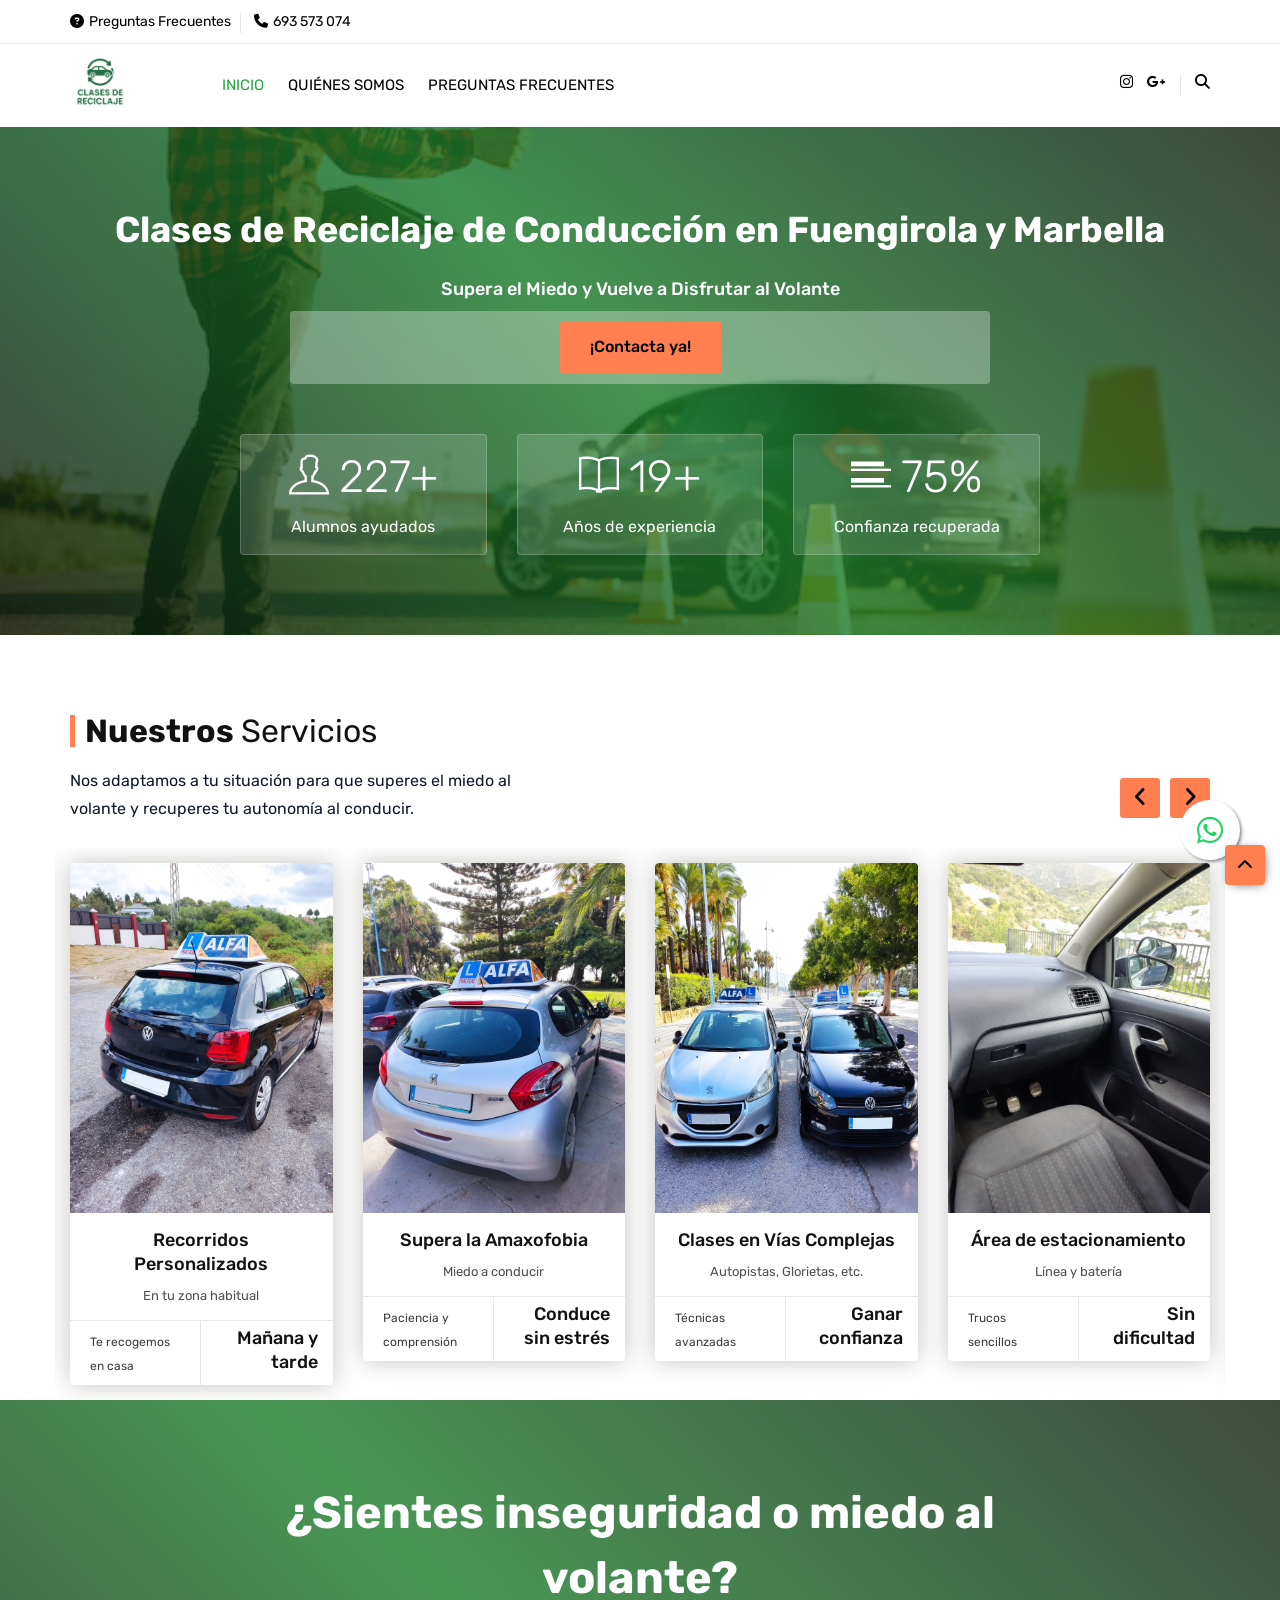
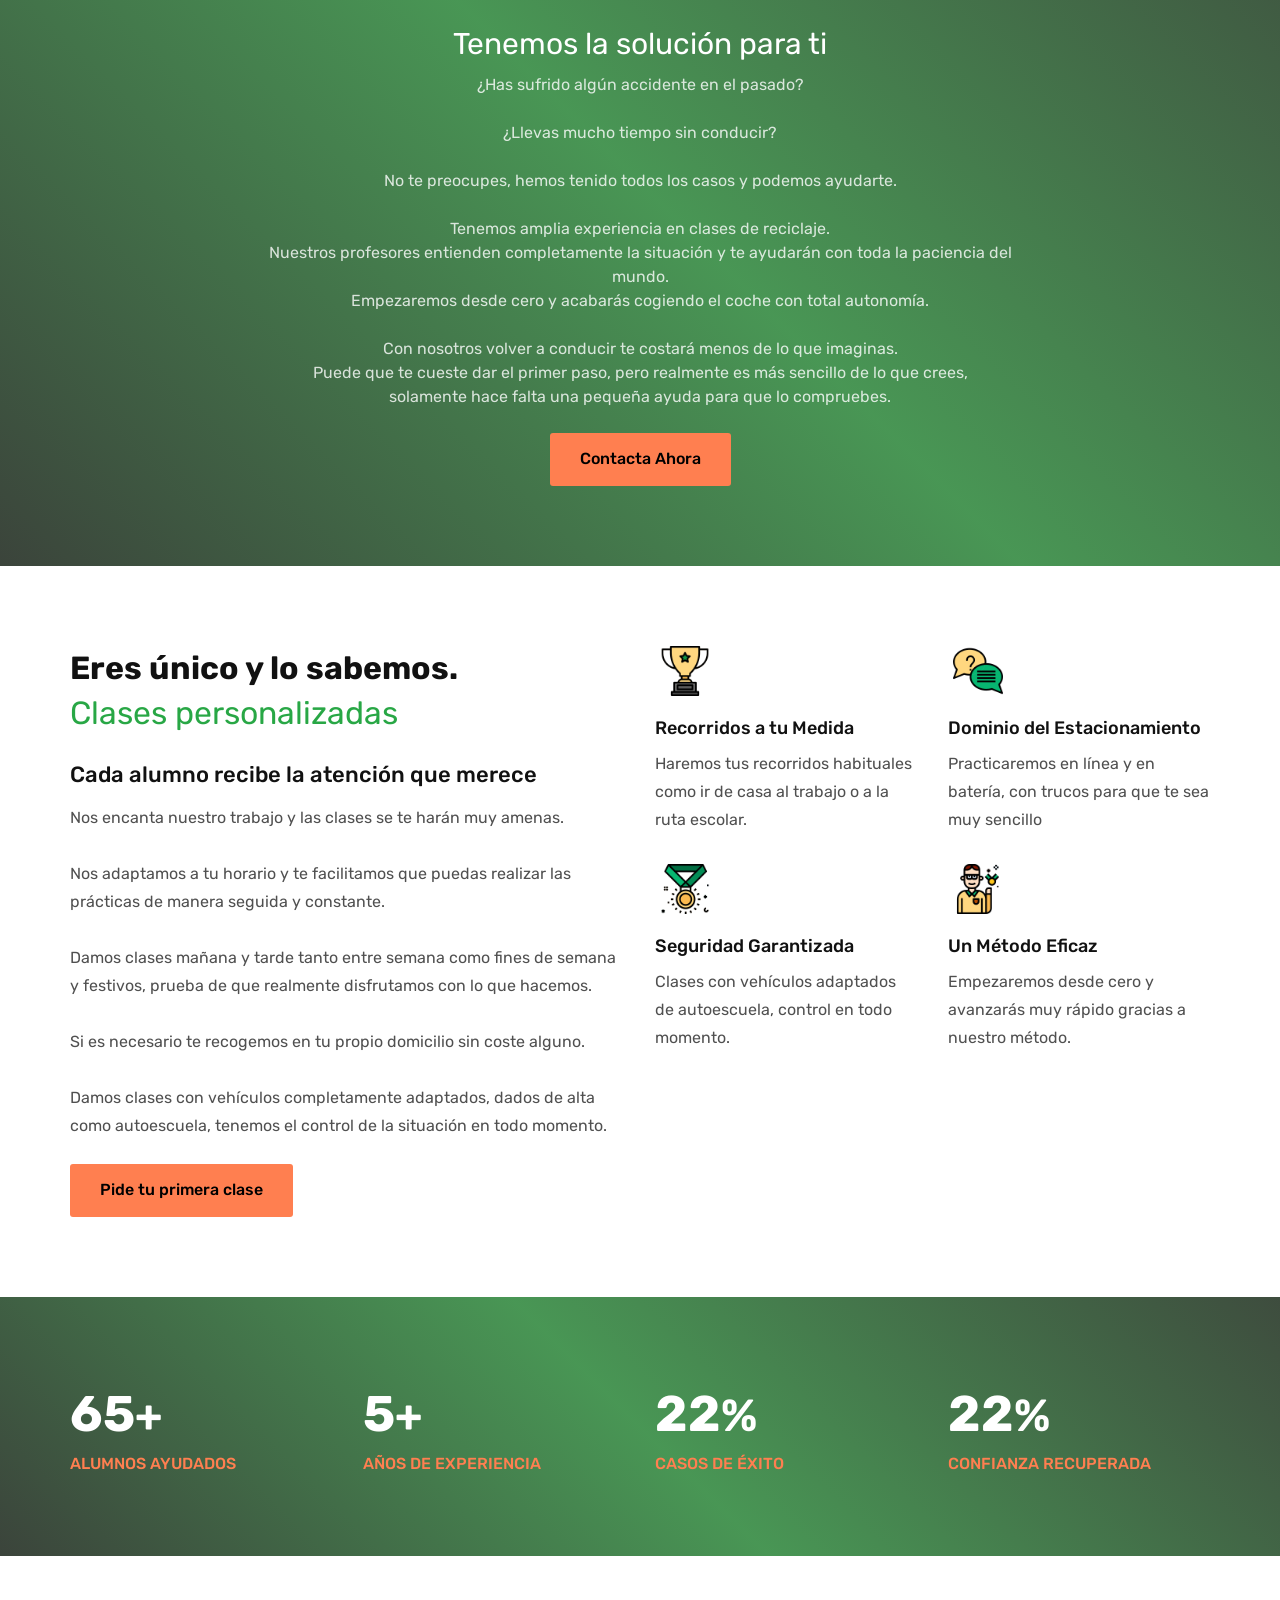
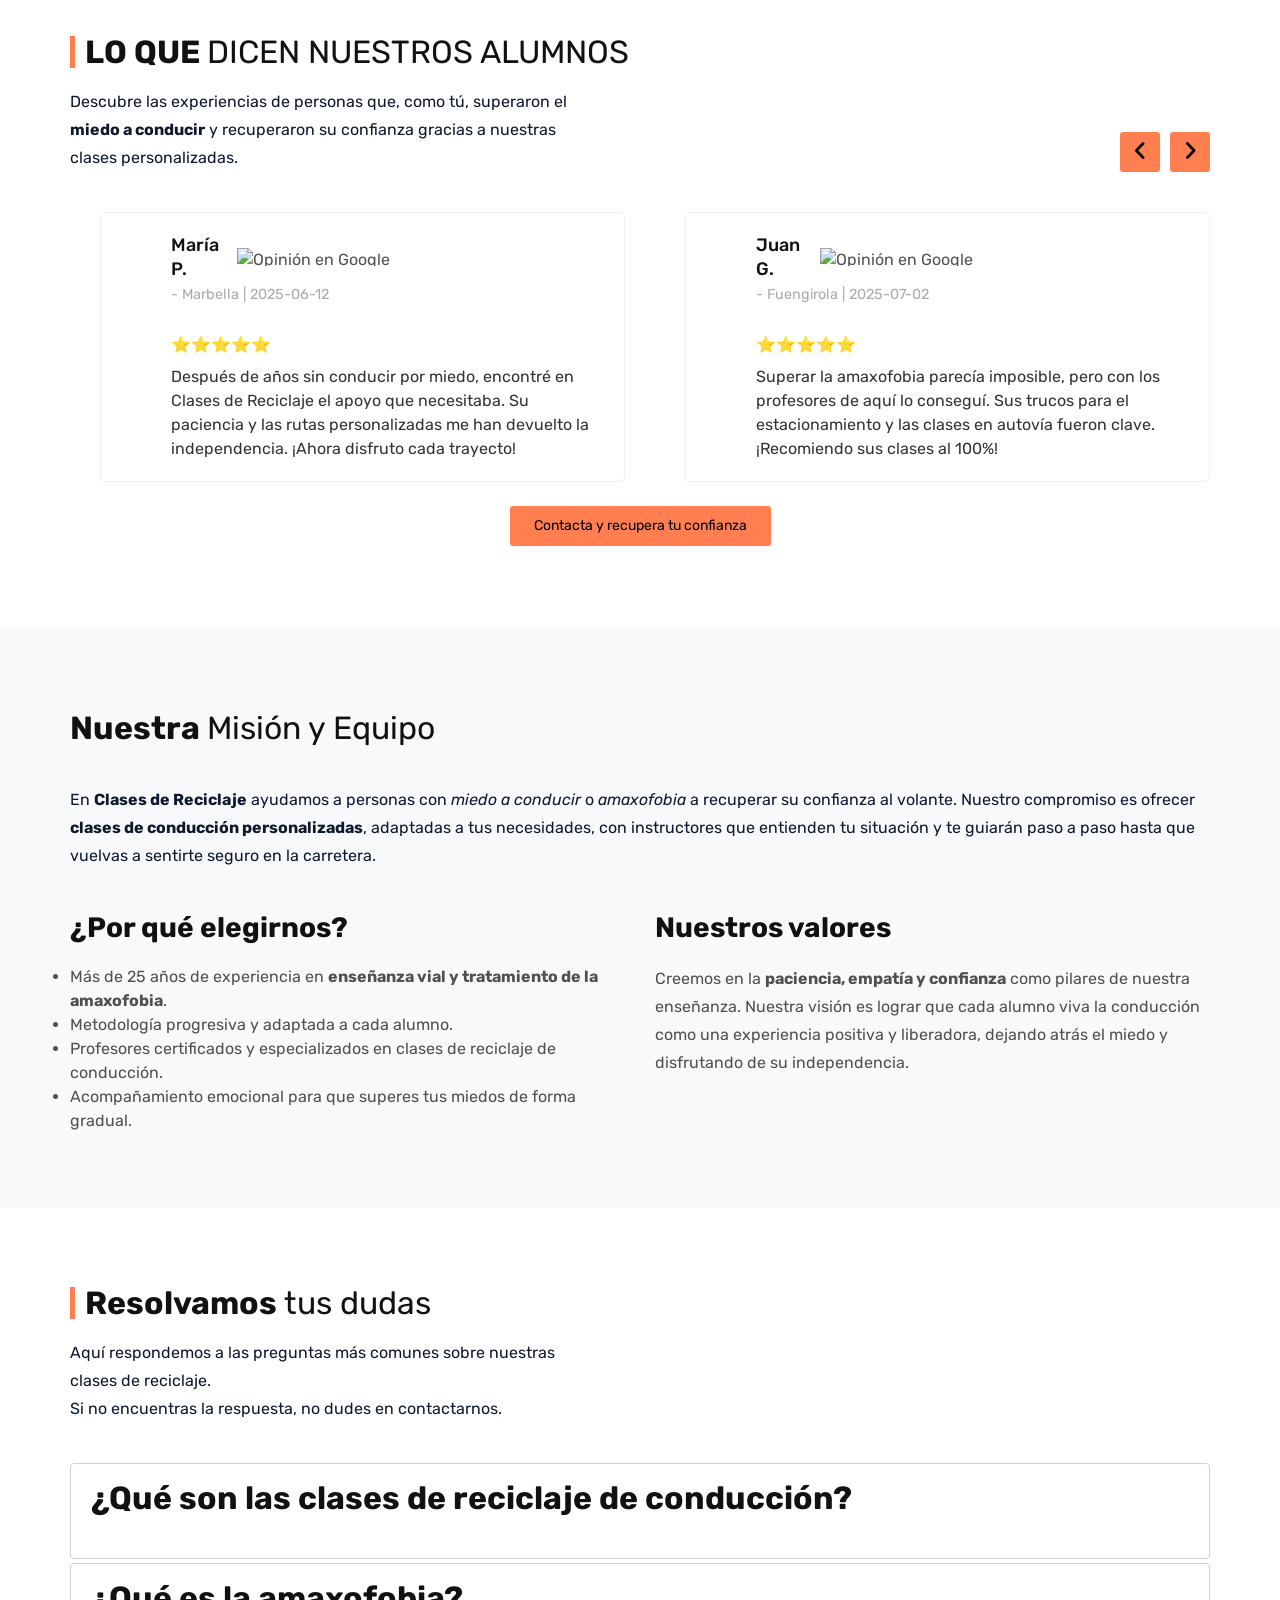
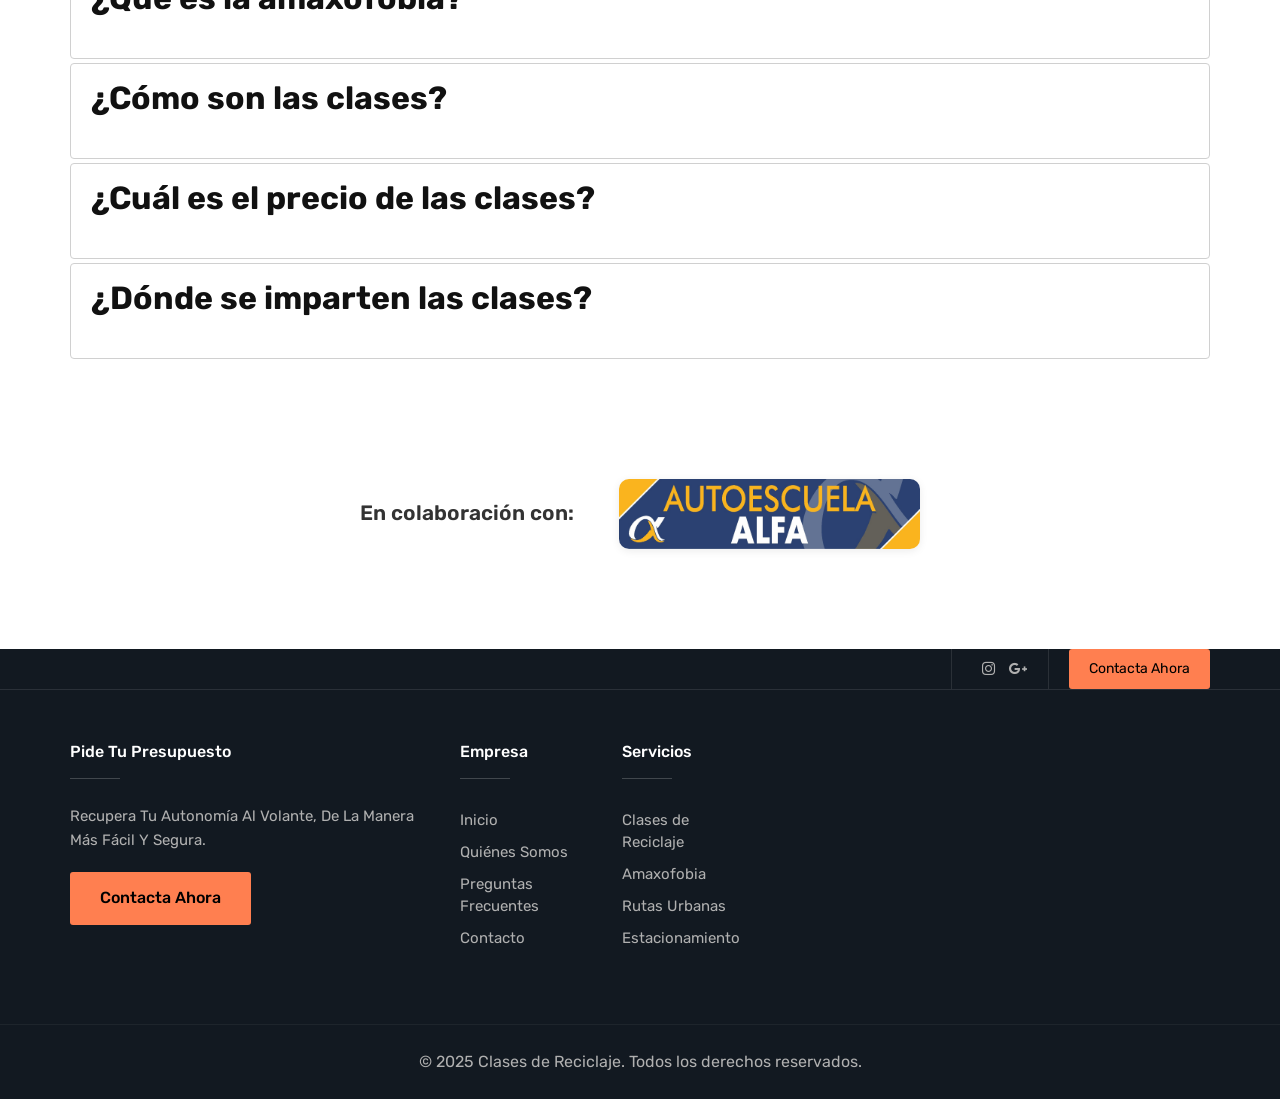
==== commit b5f42a52: "Add Google Search Console verification meta tag and update canonical URL" ====
--- a/index.html
+++ b/index.html
@@ -10,6 +10,7 @@
 	<meta http-equiv="X-UA-Compatible" content="IE=edge">
 	<meta name="author" content="Clases de Reciclaje" />
 	<meta name="robots" content="index, follow" />
+	<meta name="google-site-verification" content="4sRdEjiKxTamCfrbdfCfKFY-p8IaYcgBf-VR2smAUH0" />
 
 	<meta name="description"
 		content="Supera la amaxofobia con clases de reciclaje en Fuengirola y Marbella. Recupera tu confianza al volante hoy mismo." />
@@ -28,7 +29,7 @@
 	<link rel="icon" href="assets/images/favicon.ico" type="image/x-icon" />
 	<link rel="shortcut icon" type="image/x-icon" href="assets/images/favicon.png" />
 
-	<link rel="canonical" href="https://www.clasesdereciclaje.es" />
+	<link rel="canonical" href="https://clasesdereciclaje.es/" />
 	<!-- Twitter Card meta -->
 	<meta name="twitter:card" content="summary_large_image">
 	<meta name="twitter:title"
